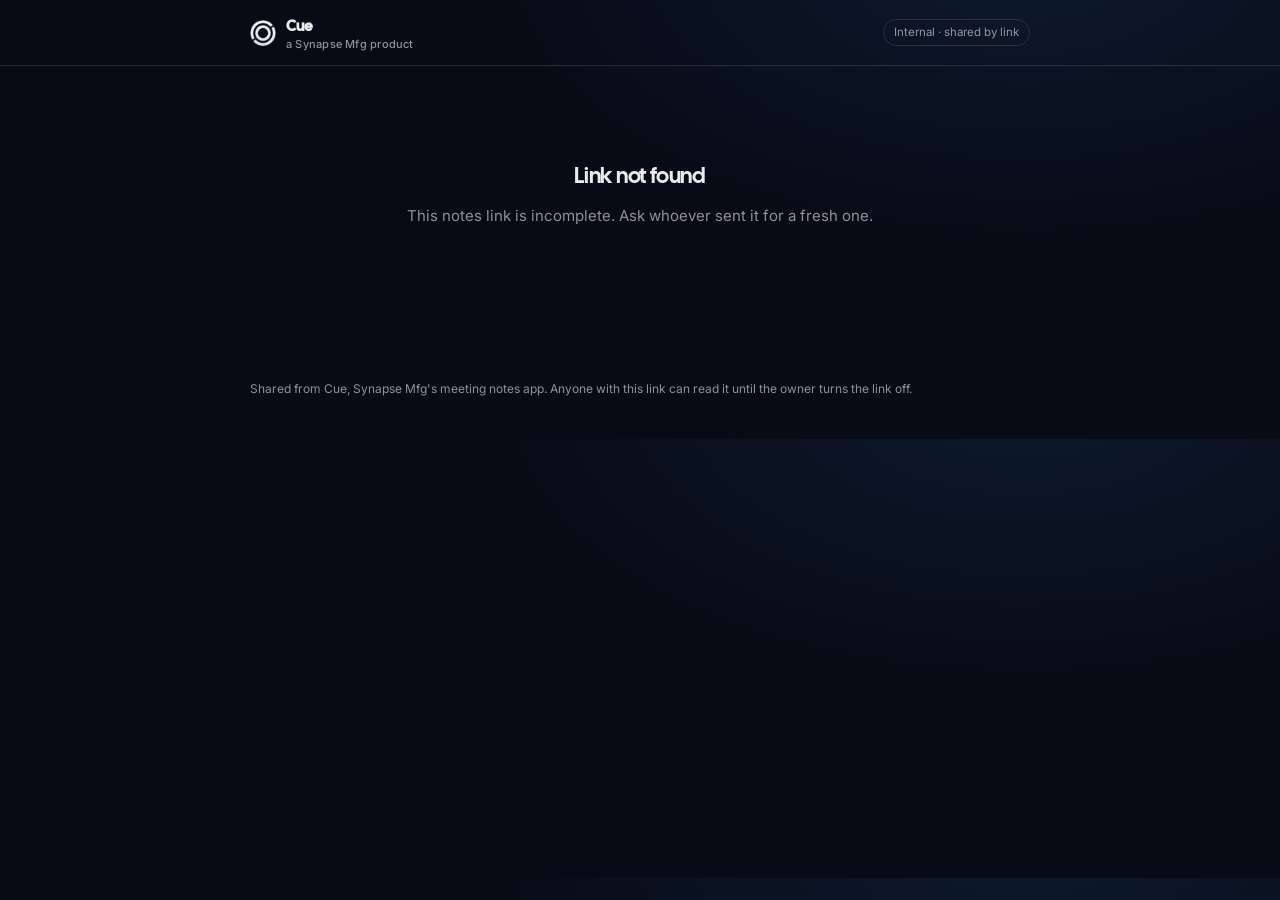
==== index.html @ 08dce572 "Download and notes pages: Synapse look, cleaner spacing Co-Authored-By: Claude Opus 5.5 <noreply@ant" ====
<!doctype html>
<html lang="en">
<head>
<meta charset="utf-8">
<meta name="viewport" content="width=device-width, initial-scale=1">
<meta name="robots" content="noindex, nofollow, noarchive">
<meta name="referrer" content="no-referrer">
<title>Meeting notes · Cue by Synapse</title>
<link rel="icon" href="[data-uri]">
<link rel="preconnect" href="https://fonts.googleapis.com">
<link rel="preconnect" href="https://fonts.gstatic.com" crossorigin>
<link href="https://fonts.googleapis.com/css2?family=Cal+Sans&family=Inter:wght@400;500;600;700&display=swap" rel="stylesheet">
<style>
:root {
  --bg: #070b16; --panel: #0f182b; --line: rgba(255,255,255,.12); --text: rgba(255,255,255,.92); --text-2: rgba(255,255,255,.72); --text-3: rgba(255,255,255,.55);
  --brand: #4a9eff; --brand-2: #4a9eff; --chip: rgba(255,255,255,.06);
}
* { box-sizing: border-box; }
html, body { margin: 0; background: radial-gradient(900px 480px at 80% -10%, rgba(74,158,255,.10), transparent 60%), var(--bg); color: var(--text); font: 15px/1.6 Inter, system-ui, -apple-system, sans-serif; -webkit-font-smoothing: antialiased; }
a { color: var(--brand-2); }
.top { border-bottom: 1px solid var(--line); }
.top .in { max-width: 820px; margin: 0 auto; padding: 14px 20px; display: flex; align-items: center; gap: 10px; }
.mark { width: 26px; height: 26px; }
.brand { font-family: 'Cal Sans', Inter, sans-serif; font-weight: 700; font-size: 15px; letter-spacing: 0.01em; }
.brand small { display: block; font: 500 11px/1.2 Inter, sans-serif; color: var(--text-3); letter-spacing: 0.02em; }
.tag { margin-left: auto; font-size: 11.5px; color: var(--text-3); border: 1px solid var(--line); border-radius: 99px; padding: 3px 10px; }
main { max-width: 820px; margin: 0 auto; padding: 48px 24px 96px; }
.meta { font-size: 13px; color: var(--text-3); display: flex; flex-wrap: wrap; gap: 4px 14px; }
h1 { font-family: 'Cal Sans', Inter, sans-serif; font-weight: 400; font-size: 38px; line-height: 1.1; letter-spacing: -0.01em; margin: 10px 0 16px; }
.people { display: flex; flex-wrap: wrap; gap: 6px; margin-bottom: 28px; }
.chip { background: var(--chip); border: 1px solid var(--line); border-radius: 99px; padding: 2px 10px; font-size: 12.5px; color: var(--text-2); }
.tabs { display: flex; gap: 4px; border-bottom: 1px solid var(--line); margin-bottom: 22px; }
.tabs button { background: none; border: 0; border-bottom: 2px solid transparent; color: var(--text-3); font: 600 13.5px Inter, sans-serif; padding: 9px 12px; cursor: pointer; margin-bottom: -1px; }
.tabs button.on { color: var(--text); border-color: var(--brand-2); }
.md h1, .md h2, .md h3 { font-family: 'Cal Sans', Inter, sans-serif; letter-spacing: -0.005em; line-height: 1.3; }
.md h1 { font-size: 20px; margin: 26px 0 8px; } .md h2 { font-size: 17px; margin: 24px 0 6px; } .md h3 { font-size: 15px; margin: 18px 0 4px; }
.md > :first-child { margin-top: 0; }
.md ul, .md ol { padding-left: 22px; } .md li { margin: 3px 0; }
.md p { margin: 8px 0; color: var(--text); }
.md code { background: var(--chip); padding: 1px 5px; border-radius: 4px; font-size: 13px; }
.md table { border-collapse: collapse; width: 100%; font-size: 13.5px; } .md td, .md th { border: 1px solid var(--line); padding: 5px 8px; text-align: left; }
.md blockquote { margin: 10px 0; padding: 2px 14px; border-left: 3px solid var(--brand); color: var(--text-2); }
.lines { display: grid; gap: 10px; }
.line { display: grid; grid-template-columns: 54px 1fr; gap: 10px; }
.untimed .line { grid-template-columns: 1fr; } .untimed .line .t { display: none; }
.line .t { color: var(--text-3); font-size: 12px; padding-top: 2px; font-variant-numeric: tabular-nums; }
.line b { font-size: 12.5px; color: var(--brand-2); display: block; }
.line.me b { color: var(--text-3); }
.line p { margin: 0; color: var(--text); }
.empty, .state { color: var(--text-3); padding: 40px 0; text-align: center; }
.state h1 { font-size: 22px; color: var(--text); }
footer { max-width: 820px; margin: 0 auto; padding: 0 20px 40px; font-size: 12px; color: var(--text-3); }
@media (max-width: 560px) { h1 { font-size: 24px; } .line { grid-template-columns: 1fr; gap: 0; } .tag { display: none; } }
</style>
</head>
<body>
<header class="top"><div class="in">
  <img class="mark" src="[data-uri]" alt="">
  <div class="brand">Cue<small>a Synapse Mfg product</small></div>
  <span class="tag">Internal · shared by link</span>
</div></header>
<main id="main"><div class="state">Loading…</div></main>
<footer>Shared from Cue, Synapse Mfg's meeting notes app. Anyone with this link can read it until the owner turns the link off.</footer>
<script>/**
 * marked v18.2.1 - a markdown parser
 * Copyright (c) 2018-2026, MarkedJS. (MIT License)
 * Copyright (c) 2011-2018, Christopher Jeffrey. (MIT License)
 * https://github.com/markedjs/marked
 */

/**
 * DO NOT EDIT THIS FILE
 * The code in this file is generated from files in ./src/
 */
(function(g,f){if(typeof exports=="object"&&typeof module<"u"){module.exports=f()}else if("function"==typeof define && define.amd){define("marked",f)}else {g["marked"]=f()}}(typeof globalThis < "u" ? globalThis : typeof self < "u" ? self : this,function(){var exports={};var __exports=exports;var module={exports};
"use strict";var ue=Object.defineProperty;var Fe=Object.getOwnPropertyDescriptor;var Qe=Object.getOwnPropertyNames;var We=Object.prototype.hasOwnProperty;var Ue=(l,e)=>{for(var t in e)ue(l,t,{get:e[t],enumerable:!0})},Ke=(l,e,t,n)=>{if(e&&typeof e=="object"||typeof e=="function")for(let r of Qe(e))!We.call(l,r)&&r!==t&&ue(l,r,{get:()=>e[r],enumerable:!(n=Fe(e,r))||n.enumerable});return l};var Xe=l=>Ke(ue({},"__esModule",{value:!0}),l);var rn={};Ue(rn,{Hooks:()=>C,Lexer:()=>w,Marked:()=>U,Parser:()=>P,Renderer:()=>L,TextRenderer:()=>E,Tokenizer:()=>_,defaults:()=>y,getDefaults:()=>D,lexer:()=>nn,marked:()=>x,options:()=>Xt,parse:()=>en,parseInline:()=>Yt,parser:()=>tn,setOptions:()=>Vt,use:()=>Ge,walkTokens:()=>Jt});module.exports=Xe(rn);function D(){return{async:!1,breaks:!1,extensions:null,gfm:!0,hooks:null,pedantic:!1,renderer:null,silent:!1,tokenizer:null,walkTokens:null}}var y=D();function pe(l){y=l}var v={exec:()=>null};function q(l){let e=[];return t=>{let n=Math.max(0,Math.min(3,t-1)),r=e[n];return r||(r=l(n),e[n]=r),r}}function g(l,e=""){let t=typeof l=="string"?l:l.source,n={replace:(r,s)=>{let o=typeof s=="string"?s:s.source;return o=o.replace(O.caret,"$1"),t=t.replace(r,o),n},getRegex:()=>new RegExp(t,e)};return n}var $e=((l="")=>{try{return!!new RegExp("(?<=1)(?<!1)"+l)}catch{return!1}})(),O={codeRemoveIndent:/^(?: {0,3}\t| {1,4})/gm,listInterruptsParagraph:/^ {0,3}(?:[*+-]|1[.)])[ \t]+[^ \t\n]/,outputLinkReplace:/\\([\[\]])/g,indentCodeCompensation:/^(\s+)(?:```)/,beginningSpace:/^\s+/,endingHash:/#$/,startingSpaceChar:/^ /,endingSpaceChar:/ $/,endingSpaceTabChar:/[ \t]$/,nonSpaceChar:/[^ ]/,newLineCharGlobal:/\n/g,tabCharGlobal:/\t/g,leadingSpaceTab:/^[ \t]+/,multipleSpaceGlobal:/\s+/g,blankLine:/^[ \t]*$/,doubleBlankLine:/\n[ \t]*\n[ \t]*$/,blockquoteStart:/^ {0,3}>/,blockquoteSetextReplace:/\n {0,3}((?:=+|-+)[ \t]*)(?=\n|$)/g,blockquoteSetextReplace2:/^ {0,3}>[ \t]?/gm,blockquoteMarkerWhitespace:/^( {0,3}>)(\t[ \t]*)/gm,nestedBlockMarker:/^ {0,3}(?:(?:[*+-]|\d{1,9}[.)])(?: |$)|> ?)/,listReplaceNesting:/^ {1,4}(?=( {4})*[^ ])/g,listIsTask:/^\[[ xX]\][ \t]+\S/,listReplaceTask:/^\[[ xX]\][ \t]+/,listTaskCheckbox:/\[[ xX]\]/,anyLine:/\n.*\n/,hrefBrackets:/^<(.*)>$/,tableDelimiter:/[:|]/,tableAlignChars:/^\||\| *$/g,tableRowBlankLine:/\n[ \t]*$/,tableAlignRight:/^ *-+: *$/,tableAlignCenter:/^ *:-+: *$/,tableAlignLeft:/^ *:-+ *$/,startATag:/^<a /i,endATag:/^<\/a>/i,startPreScriptTag:/^<(pre|code|kbd|script)(\s|>)/i,endPreScriptTag:/^<\/(pre|code|kbd|script)(\s|>)/i,startAngleBracket:/^</,endAngleBracket:/>$/,pedanticHrefTitle:/^([^'"]*[^\s])\s+(['"])(.*)\2/,unicodeAlphaNumeric:/[\p{L}\p{N}]/u,numericCharacterReference:/&#(?:(\d{1,7})|[Xx]([A-Fa-f0-9]{1,6}));/,numericCharacterReferenceOrAmpersand:/&#(?:(\d{1,7})|[Xx]([A-Fa-f0-9]{1,6}));|&(?!(#\d{1,7}|#[Xx][a-fA-F0-9]{1,6}|\w+);)/g,escapeTest:/[&<>"']/,escapeReplace:/[&<>"']/g,escapeTestNoEncode:/[<>"']|&(?!(#\d{1,7}|#[Xx][a-fA-F0-9]{1,6}|\w+);)/,escapeReplaceNoEncode:/[<>"']|&(?!(#\d{1,7}|#[Xx][a-fA-F0-9]{1,6}|\w+);)/g,caret:/(^|[^\[])\^/g,percentDecode:/%25/g,findPipe:/\|/g,splitPipe:/ \|/,slashPipe:/\\\|/g,carriageReturn:/\r\n|\r/g,spaceLine:/^ +$/gm,notSpaceStart:/^\S*/,endingNewline:/\n$/,listItemRegex:l=>new RegExp(`^( {0,3}${l})((?:[	 ][^\\n]*)?(?:\\n|$))`),nextBulletRegex:q(l=>new RegExp(`^ {0,${l}}(?:[*+-]|\\d{1,9}[.)])((?:[ 	][^\\n]*)?(?:\\n|$))`)),hrRegex:q(l=>new RegExp(`^ {0,${l}}((?:-[ 	]*){3,}|(?:_[ 	]*){3,}|(?:\\*[ 	]*){3,})(?:\\n+|$)`)),fencesBeginRegex:q(l=>new RegExp(`^ {0,${l}}(?:\`\`\`|~~~)`)),headingBeginRegex:q(l=>new RegExp(`^ {0,${l}}#{1,6}(?:\\s|$)`)),pedanticHeadingBeginRegex:q(l=>new RegExp(`^ {0,${l}}#`)),htmlBeginRegex:q(l=>new RegExp(`^ {0,${l}}(?:</?(?:${de})(?:[ \\t]+|$|/?>)|<(?:(?:script|pre|style|textarea)(?:[\\s>]|$)|!--)|<\\?|<![A-Za-z]|<!\\[CDATA\\[)`,"i")),blockquoteBeginRegex:q(l=>new RegExp(`^ {0,${l}}>`)),nestedContainerMarkers:/^(?: {0,3}(?:(?:[*+-]|\d{1,9}[.)])[ \t]+|>[ \t]?))+/},Ve=/^(?:[ \t]*(?:\n|$))+/,Je=/^((?: {4}| {0,3}\t)[^\n]+(?:\n(?:[ \t]*(?:\n|$))*)?)+/,Ye=/^ {0,3}(`{3,}(?=[^`\n]*(?:\n|$))|~{3,})([^\n]*)(?:\n|$)(?:|([\s\S]*?)(?:\n|$))(?: {0,3}(?:(?=`)\1`*|(?=~)\1~*) *(?=\n|$)|$)/,J=/^ {0,3}((?:-[\t ]*){3,}|(?:_[ \t]*){3,}|(?:\*[ \t]*){3,})(?:\n+|$)/,et=/^ {0,3}(#{1,6})(?=\s|$)(.*)(?:\n+|$)/,he=/ {0,3}(?:[*+-]|\d{1,9}[.)])/,de="address|article|aside|base|basefont|blockquote|body|caption|center|col|colgroup|dd|details|dialog|dir|div|dl|dt|fieldset|figcaption|figure|footer|form|frame|frameset|h[1-6]|head|header|hr|html|iframe|legend|li|link|main|menu|menuitem|meta|nav|noframes|ol|optgroup|option|p|param|search|section|summary|table|tbody|td|tfoot|th|thead|title|tr|track|ul",Y=g(" {0,3}(?:</?(?:tag)(?:[ \\t]+|\\n|/?>)|<(?:(?:script|pre|style|textarea)(?:[\\s>]|$)|!--)|<\\?|<![A-Za-z]|<!\\[CDATA\\[)").replace("tag",de).getRegex(),Le=/^(?!bull |blockCode|fences|blockquote|heading|html|table)((?:.|\n(?!\s*?\n|bull |fences|blockquote|heading|hr|html|table))+?)\n {0,3}(=+|-+)[ \t]*(?:\n+|$)/,Ce=g(Le).replace(/bull/g,he).replace(/blockCode/g,/(?: {4}| {0,3}\t)/).replace(/fences/g,/ {0,3}(?:`{3,}|~{3,})/).replace(/blockquote/g,/ {0,3}>/).replace(/heading/g,/ {0,3}#{1,6}(?:\s|$)/).replace(/hr/g,/ {0,3}(?:(?:-[\t ]*){3,}|(?:_[ \t]*){3,}|(?:\*[ \t]*){3,})(?:\n+|$)/).replace(/\|table/g,"").replace(/html/g,Y).getRegex(),tt=g(Le).replace(/bull/g,he).replace(/blockCode/g,/(?: {4}| {0,3}\t)/).replace(/fences/g,/ {0,3}(?:`{3,}|~{3,})/).replace(/blockquote/g,/ {0,3}>/).replace(/heading/g,/ {0,3}#{1,6}(?:\s|$)/).replace(/hr/g,/ {0,3}(?:(?:-[\t ]*){3,}|(?:_[ \t]*){3,}|(?:\*[ \t]*){3,})(?:\n+|$)/).replace(/table/g,/ {0,3}\|?(?:[:\- ]*\|)+[\:\- ]*\n/).replace(/html/g,Y).getRegex(),ge=/^([^\n]+(?:\n(?!hr|heading|lheading|blockquote|fences|list|html|table|[ \t]+\n)[^\n]+)*)/,nt=/^[^\n]+/,ke=/(?!\s*\])(?:\\[\s\S]|[^\[\]\\\n]|\n(?![ \t]*\n))+/,rt=g(/^ {0,3}\[(label)\]: *(?:\n[ \t]*)?([^<\s][^\s]*|<(?:\\.|[^\n<>\\])*>)(?:(?: +(?:\n[ \t]*)?| *\n[ \t]*)(title))? *(?:\n+|$)/).replace("label",ke).replace("title",/(?:"(?:\\[\s\S]|[^"\\])*"|'(?:\\[\s\S]|[^'\\\n]|\n(?!\n))*'|\((?:\\[\s\S]|[^()\\])*\))/).getRegex(),st=g(/^(bull)([ \t][^\n]*?)?(?:\n|$)/).replace(/bull/g,he).getRegex(),fe=/<!--(?:-?>|[\s\S]*?(?:-->|$))/,it=g("^ {0,3}(?:<(script|pre|style|textarea)[\\s>][\\s\\S]*?(?:</\\1>[^\\n]*\\n*|$)|comment[^\\n]*(\\n+|$)|<\\?[\\s\\S]*?(?:\\?>[^\\n]*\\n*|$)|<![A-Z][\\s\\S]*?(?:>[^\\n]*\\n*|$)|<!\\[CDATA\\[[\\s\\S]*?(?:\\]\\]>[^\\n]*\\n*|$)|</?(tag)(?:[ \\t]+|\\n|/?>|$)[\\s\\S]*?(?:(?:\\n[ 	]*)+\\n|$)|<(?!(?:script|pre|style|textarea)(?![a-z0-9-]))([a-z][a-z0-9-]*)(?:attribute)*?[ \\t]*/?>(?=[ \\t]*(?:\\n|$))[\\s\\S]*?(?:(?:\\n[ 	]*)+\\n|$)|</[a-z][a-z0-9-]*\\s*>(?=[ \\t]*(?:\\n|$))[\\s\\S]*?(?:(?:\\n[ 	]*)+\\n|$))","i").replace("comment",fe).replace("tag",de).replace("attribute",/[ \t]+[a-zA-Z:_][\w.:-]*(?:[ \t]*=[ \t]*"[^"\n]*"|[ \t]*=[ \t]*'[^'\n]*'|[ \t]*=[ \t]*[^\s"'=<>`]+)?/).getRegex(),Ie=l=>g(ge).replace("hr",J).replace("heading"," {0,3}#{1,6}(?:\\s|$)").replace("|lheading","").replace("|table","").replace("blockquote"," {0,3}>").replace("fences"," {0,3}(?:`{3,}(?=[^`\\n]*(?:\\n|$))|~~~)[^\\n]*(?:\\n|$)").replace("list",l).replace("html",Y).getRegex(),ot=Ie(/ {0,3}(?:[*+-]|1[.)])[ \t]+[^ \t\n]/),at=Ie(/ {0,3}(?:[*+-]|\d{1,9}[.)])(?:[ \t]|\n|$)/),lt=g(/^( {0,3}> ?(?:(?![ \t]*(?:\n|$))(paragraph)|[^\n]*)(?:\n|$))+/).replace("paragraph",at).getRegex(),me={blockquote:lt,code:Je,def:rt,fences:Ye,heading:et,hr:J,html:it,lheading:Ce,list:st,newline:Ve,paragraph:ot,table:v,text:nt},ye=g("^ *([^\\n ].*)\\n {0,3}((?:\\| *)?:?-+:? *(?:\\| *:?-+:? *)*(?:\\| *)?)(?:\\n((?:(?! *\\n|hr|heading|blockquote|code|fences|list|html).*(?:\\n|$))*)\\n*|$)").replace("hr",J).replace("heading"," {0,3}#{1,6}(?:\\s|$)").replace("blockquote"," {0,3}>").replace("code","(?: {4}| {0,3}	)[^\\n]").replace("fences"," {0,3}(?:`{3,}(?=[^`\\n]*(?:\\n|$))|~~~)[^\\n]*(?:\\n|$)").replace("list"," {0,3}(?:[*+-]|1[.)])[ \\t]").replace("html",Y).getRegex(),ut={...me,lheading:tt,table:ye,paragraph:g(ge).replace("hr",J).replace("heading"," {0,3}#{1,6}(?:\\s|$)").replace("|lheading","").replace("table",ye).replace("blockquote"," {0,3}>").replace("fences"," {0,3}(?:`{3,}(?=[^`\\n]*(?:\\n|$))|~~~)[^\\n]*(?:\\n|$)").replace("list"," {0,3}(?:[*+-]|1[.)])[ \\t]+[^ \\t\\n]").replace("html",Y).getRegex()},pt={...me,html:g(`^ *(?:comment(?: *\\n|\\s*$)|<(tag)[\\s\\S]+?</\\1>(?: *\\n{2,}|\\s*$)|<tag(?:"[^"]*"|'[^']*'|\\s[^'"/>\\s]*)*?/?>(?: *\\n{2,}|\\s*$))`).replace("comment",fe).replace(/tag/g,"(?!(?:a|em|strong|small|s|cite|q|dfn|abbr|data|time|code|var|samp|kbd|sub|sup|i|b|u|mark|ruby|rt|rp|bdi|bdo|span|br|wbr|ins|del|img)\\b)\\w+(?!:|[^\\w\\s@]*@)\\b").getRegex(),def:/^ *\[([^\]]+)\]: *<?([^\s>]+)>?(?: +(["(][^\n]+[")]))? *(?:\n+|$)/,heading:/^(#{1,6})(.*)(?:\n+|$)/,fences:v,lheading:/^(.+?)\n {0,3}(=+|-+) *(?:\n+|$)/,paragraph:g(ge).replace("hr",J).replace("heading",` *#{1,6} *[^
]`).replace("|table","").replace("blockquote"," {0,3}>").replace("|fences","").replace("|list","").replace("|html","").replace("|tag","").replace("lheading",Ce).getRegex()},ct=/^\\([!"#$%&'()*+,\-./:;<=>?@\[\]\\^_`{|}~])/,ht=/^(`+)([^`]|[^`][\s\S]*?[^`])\1(?!`)/,Ae=/^( {2,}|\\)\n(?!\s*$)[ \t]*/,dt=/^(`+|[^`])(?:(?= {2,}\n)|[\s\S]*?(?:(?=[\\<!\[`*_]|\b_|$)|[^ ](?= {2,}\n)))/,I=/[\p{P}\p{S}]/u,N=/[\s\p{P}\p{S}]/u,ee=/[^\s\p{P}\p{S}]/u,gt=g(/^((?![*_])punctSpace)/,"u").replace(/punctSpace/g,N).getRegex(),kt=/[\p{Pi}\p{Ps}"']/u,Ee=/(?!~)[\p{P}\p{S}]/u,ft=/(?!~)[\s\p{P}\p{S}]/u,mt=/(?:[^\s\p{P}\p{S}]|~)/u,xt=g(/link|precode-code|html/,"g").replace("link",/\[(?:[^\[\]`]|(?<a>`+)[^`]+\k<a>(?!`))*?\]\((?:\\[\s\S]|[^\\\(\)]|\((?:\\[\s\S]|[^\\\(\)])*\))*\)/).replace("precode-",$e?"(?<!`)()":"(^^|[^`])").replace("code",/(?<b>`+)[^`]+\k<b>(?!`)/).replace("html",/<(?! )[^<>]*?>/).getRegex(),ze=/^(?:\*+(?:((?!\*)punct)|([^\s*]))?)|^_+(?:((?!_)punct)|([^\s_]))?/,bt=g(ze,"u").replace(/punct/g,I).getRegex(),Rt=g(ze,"u").replace(/punct/g,Ee).getRegex(),Tt=/^(?:\*+(?:((?!\*)(?!openQuote)punct)|([^\s*]))?)|^_+(?:((?!_)(?!openQuote)punct)|([^\s_]))?/,Ot=g(Tt,"u").replace(/openQuote/g,kt).replace(/punct/g,I).getRegex(),Me="^[^_*]*?__[^_*]*?\\*[^_*]*?(?=__)|[^*]+(?=[^*])|(?!\\*)punct(\\*+)(?=[\\s]|$)|notPunctSpace(\\*+)(?!\\*)(?=punctSpace|$)|(?!\\*)punctSpace(\\*+)(?=notPunctSpace)|[\\s](\\*+)(?!\\*)(?=punct)|(?!\\*)punct(\\*+)(?!\\*)(?=punct)|notPunctSpace(\\*+)(?=notPunctSpace)",wt=g(Me,"gu").replace(/notPunctSpace/g,ee).replace(/punctSpace/g,N).replace(/punct/g,I).getRegex(),Pt=g(Me,"gu").replace(/notPunctSpace/g,mt).replace(/punctSpace/g,ft).replace(/punct/g,Ee).getRegex(),yt="^[^_*]*?__[^_*]*?\\*[^_*]*?(?=__)|[^*]+(?=[^*])|(?!\\*)punct(\\*+)(?=[\\s]|$)|notPunctSpace(\\*+)(?!\\*)(?=punctSpace|$)|(?!\\*)[\\s](\\*+)(?=notPunctSpace)|[\\s](\\*+)(?!\\*)(?=punct)|(?!\\*)punct(\\*+)(?!\\*)(?=punct)|(?:(?!\\*)punct|notPunctSpace)(\\*+)(?!\\*)(?=notPunctSpace)",St=g(yt,"gu").replace(/notPunctSpace/g,ee).replace(/punctSpace/g,N).replace(/punct/g,I).getRegex(),_t=g("^[^_*]*?\\*\\*[^_*]*?_[^_*]*?(?=\\*\\*)|[^_]+(?=[^_])|(?!_)punct(_+)(?=[\\s]|$)|notPunctSpace(_+)(?!_)(?=punctSpace|$)|(?!_)punctSpace(_+)(?=notPunctSpace)|[\\s](_+)(?!_)(?=punct)|(?!_)punct(_+)(?!_)(?=punct)","gu").replace(/notPunctSpace/g,ee).replace(/punctSpace/g,N).replace(/punct/g,I).getRegex(),$t="^[^_*]*?\\*\\*[^_*]*?_[^_*]*?(?=\\*\\*)|[^_]+(?=[^_])|(?!_)punct(_+)(?=[\\s]|$)|notPunctSpace(_+)(?!_)(?=punctSpace|$)|(?!_)[\\s](_+)(?=notPunctSpace)|[\\s](_+)(?!_)(?=punct)|(?!_)punct(_+)(?!_)(?=punct)|(?:(?!_)punct|notPunctSpace)(_+)(?!_)(?=notPunctSpace)",Lt=g($t,"gu").replace(/notPunctSpace/g,ee).replace(/punctSpace/g,N).replace(/punct/g,I).getRegex(),Ct=g(/^~~?(?:((?!~)punct)|[^\s~])/,"u").replace(/punct/g,I).getRegex(),It="^[^~]+(?=[^~])|(?!~)punct(~~?)(?=[\\s]|$)|notPunctSpace(~~?)(?!~)(?=punctSpace|$)|(?!~)punctSpace(~~?)(?=notPunctSpace)|[\\s](~~?)(?!~)(?=punct)|(?!~)punct(~~?)(?!~)(?=punct)|notPunctSpace(~~?)(?=notPunctSpace)",At=g(It,"gu").replace(/notPunctSpace/g,ee).replace(/punctSpace/g,N).replace(/punct/g,I).getRegex(),Et=g(/\\(punct)/,"gu").replace(/punct/g,I).getRegex(),zt=g(/(`+)(?:[^`]|[^`][\s\S]*?[^`])\1(?!`)|`+|\\(punct)/,"gu").replace(/punct/g,I).getRegex(),Mt=g(/^<(scheme:[^\s\x00-\x1f<>]*|email)>/).replace("scheme",/[a-zA-Z][a-zA-Z0-9+.-]{1,31}/).replace("email",/[a-zA-Z0-9.!#$%&'*+/=?^_`{|}~-]+(@)[a-zA-Z0-9](?:[a-zA-Z0-9-]{0,61}[a-zA-Z0-9])?(?:\.[a-zA-Z0-9](?:[a-zA-Z0-9-]{0,61}[a-zA-Z0-9])?)+(?![-_])/).getRegex(),Bt=g(fe).replace("(?:-->|$)","-->").getRegex(),Dt=g("^comment|^</[a-zA-Z][a-zA-Z0-9-]*\\s*>|^<[a-zA-Z][a-zA-Z0-9-]*(?:attribute)*?\\s*/?>|^<\\?[\\s\\S]*?\\?>|^<![a-zA-Z]+\\s[\\s\\S]*?>|^<!\\[CDATA\\[[\\s\\S]*?\\]\\]>").replace("comment",Bt).replace("attribute",/\s+[a-zA-Z:_][\w.:-]*(?:\s*=\s*"[^"]*"|\s*=\s*'[^']*'|\s*=\s*[^\s"'=<>`]+)?/).getRegex(),Be=/\[(?:\\[\s\S]|[^\[\]\\])*\]/,ie=g(/(?:\[(?:brackets|\\[\s\S]|[^\[\]\\])*\]|\\[\s\S]|`+(?!`)[^`]*?`+(?!`)|``+(?=\])|[^\[\]\\`])*?/).replace("brackets",Be).getRegex(),qt=g(/^!?\[(label)\]\([ \t\n]*(href)(?:(?:[ \t]+(?:\n[ \t]*)?|\n[ \t]*)(title))?[ \t\n]*\)/).replace("label",ie).replace("href",/<(?:\\.|[^\n<>\\])*>|(?!<)[^ \t\n\x00-\x1f]+|(?=\))/).replace("title",/"(?:\\[\s\S]|[^"\\])*"|'(?:\\[\s\S]|[^'\\])*'|\((?:\\[\s\S]|[^)\\])*\)/).getRegex(),vt=g(/^!?\[(label)\]\[(ref)\]/).replace("label",ie).replace("ref",ke).getRegex(),Ht=g(/^!?\[(ref)\](?:\[\])?/).replace("ref",ke).getRegex(),Se=/(?!\s*\])(?:\\[\s\S]|[^\[\]\\]){1,999}/,Zt=g(/(?:[^\[\]\\`]*(?:\[(?:brackets|\\[\s\S]|[^\[\]\\])*\]|\\[\s\S]|`+(?!`)[^`]*?`+(?!`)|``+(?=\]))){0,999}?[^\[\]\\`]*?/).replace("brackets",Be).getRegex(),jt=g("reflink|nolink(?!\\()","g").replace("reflink",g(/^!?\[(label)\]\[(ref)\]/).replace("label",Zt).replace("ref",Se).getRegex()).replace("nolink",g(/^!?\[(ref)\](?:\[\])?/).replace("ref",Se).getRegex()).getRegex(),_e=/[hH][tT][tT][pP][sS]?|[fF][tT][pP]/,Gt=/[A-Za-z0-9._+-]+@[a-zA-Z0-9-_]+(?:\.[a-zA-Z0-9-_]*[a-zA-Z0-9])+(?![\w-])/,Nt=g(/(?:mailto:email|xmpp:email(?:\/[A-Za-z0-9@.]+)?)/).replace(/email/g,Gt).getRegex(),xe={_backpedal:v,anyPunctuation:Et,anyPunctuationOutsideCode:zt,autolink:Mt,blockSkip:xt,br:Ae,code:ht,del:v,delLDelim:v,delRDelim:v,emStrongLDelim:bt,emStrongRDelimAst:wt,emStrongRDelimUnd:_t,escape:ct,link:qt,nolink:Ht,punctuation:gt,reflink:vt,reflinkSearch:jt,tag:Dt,text:dt,url:v},Ft={...xe,emStrongLDelim:Ot,emStrongRDelimAst:St,emStrongRDelimUnd:Lt,link:g(/^!?\[(label)\]\((.*?)\)/).replace("label",ie).getRegex(),reflink:g(/^!?\[(label)\]\s*\[([^\]]*)\]/).replace("label",ie).getRegex()},ce={...xe,emStrongRDelimAst:Pt,emStrongLDelim:Rt,delLDelim:Ct,delRDelim:At,url:g(/^emailProtocol|^((?:protocol):\/\/|www\.)(?:[a-zA-Z0-9\-]+\.?)+[^\s<]*|^email/).replace("emailProtocol",Nt).replace("protocol",_e).replace("email",/[A-Za-z0-9._+-]+(@)[a-zA-Z0-9-_]+(?:\.[a-zA-Z0-9-_]*[a-zA-Z0-9])+(?![\w-])/).getRegex(),_backpedal:/(?:[^?!.,:;*_'"~()&]+|\([^)]*\)|&(?![a-zA-Z0-9]+;$)|[?!.,:;*_'"~)]+(?!$))+/,del:/^(~~?)(?=[^\s~])((?:\\[\s\S]|[^\\])*?(?:\\[\s\S]|[^\s~\\]))\1(?=[^~]|$)/,text:g(/^(?:[^a-zA-Z0-9](?=emailProtocol)|(`+|~+|[^`~])(?:(?=[`~])|(?= {2,}\n)|(?=[a-zA-Z0-9.!#$%&'*+\/=?_`{\|}~-]+@)|[\s\S]*?(?:(?=[\\<!\[`*~_]|\b_|protocol:\/\/|wwwStart|$)|[^ ](?= {2,}\n)|[^a-zA-Z0-9](?=emailProtocol)|[^a-zA-Z0-9.!#$%&'*+\/=?_`{\|}~-](?=[a-zA-Z0-9.!#$%&'*+\/=?_`{\|}~-]+@))))/).replace("protocol",_e).replace(/emailProtocol/g,/(?:mailto|xmpp):/).replace("wwwStart",$e?"(?<![^\\s*_~(])www\\.":"www\\.").getRegex()},Qt={...ce,br:g(Ae).replace("{2,}","*").getRegex(),text:g(ce.text).replace("\\b_","\\b_| {2,}\\n").replace(/\{2,\}/g,"*").getRegex()},te={normal:me,gfm:ut,pedantic:pt},F={normal:xe,gfm:ce,breaks:Qt,pedantic:Ft};var Wt={"&":"&amp;","<":"&lt;",">":"&gt;",'"':"&quot;","'":"&#39;"},De=l=>Wt[l];function S(l,e){if(e){if(O.escapeTest.test(l))return l.replace(O.escapeReplace,De)}else if(O.escapeTestNoEncode.test(l))return l.replace(O.escapeReplaceNoEncode,De);return l}function qe(l){return O.numericCharacterReference.test(l)?l.replace(O.numericCharacterReferenceOrAmpersand,(e,t,n)=>{if(t===void 0&&n===void 0)return"&amp;";let r=t===void 0?Number.parseInt(n,16):Number.parseInt(t,10);return r===0||r>1114111||r>=55296&&r<=57343?"\uFFFD":r===38?"&amp;":String.fromCodePoint(r)}):l}function be(l){try{l=encodeURI(l).replace(O.percentDecode,"%")}catch{return null}return l}function Re(l,e){let t=l.replace(O.findPipe,(s,o,i)=>{let a=!1,c=o;for(;--c>=0&&i[c]==="\\";)a=!a;return a?"|":" |"}),n=t.split(O.splitPipe),r=0;if(n[0].trim()||n.shift(),n.length>0&&!n.at(-1)?.trim()&&n.pop(),e)if(n.length>e)n.splice(e);else for(;n.length<e;)n.push("");for(;r<n.length;r++)n[r]=n[r].trim().replace(O.slashPipe,"|");return n}function A(l,e,t){let n=l.length;if(n===0)return"";let r=0;for(;r<n;){let s=l.charAt(n-r-1);if(s===e&&!t)r++;else if(s!==e&&t)r++;else break}return l.slice(0,n-r)}function Te(l){let e=l.split(`
`),t=e.length-1;for(;t>=0&&O.blankLine.test(e[t]);)t--;return e.length-t<=2?l:e.slice(0,t+1).join(`
`)}function W(l){return l.trim().replace(O.multipleSpaceGlobal," ").toLowerCase().toUpperCase().toLowerCase()}function Oe(l,e){if(l.indexOf(e[0])===-1&&l.indexOf(e[1])===-1)return-1;let t=0;for(let n=0;n<l.length;n++)if(l[n]==="\\")n++;else if(l[n]===e[0])t++;else if(l[n]===e[1]&&(t--,t<0))return n;return t>0?-2:-1}var Q=new WeakMap;function we(l){let e={"*":-1,_:-1},t=-1,n=l.length;for(let r=0;r<n;r++){let s=l[r];if(s!=="*"&&s!=="_"&&s!=="~")continue;let o=r===0?`
`:l[r-1],i=r+1;for(;i<n&&l[i]===s;)i++;o!==" "&&o!=="	"&&o!==`
`&&o!=="\r"&&o!=="\f"&&(s==="~"?t=r:e[s]=r),r=i-1}return{maskedSrc:l,lastPossibleEmStrongCloserIndex:e,lastPossibleDelCloserIndex:t}}function ve(l,e){let t=we(e),n=Q.get(l);n?n.push(t):Q.set(l,[t])}function He(l){let e=Q.get(l);e&&(e.pop(),e.length===0&&Q.delete(l))}function oe(l,e,t){let n=Q.get(l)?.at(-1);return n&&n.maskedSrc===e?n.lastPossibleEmStrongCloserIndex[t]:we(e).lastPossibleEmStrongCloserIndex[t]}function ae(l,e){let t=Q.get(l)?.at(-1);return t&&t.maskedSrc===e?t.lastPossibleDelCloserIndex:we(e).lastPossibleDelCloserIndex}function ne(l,e=0){let t=e,n="";for(let r of l)if(r==="	"){let s=4-t%4;n+=" ".repeat(s),t+=s}else n+=r,t++;return n}function Ut(l,e){let t="";for(let n=0;n<l.length;n++){if(l[n]==="`"){let r=e.inline.code.exec(l.slice(n));if(r){t+=r[0],n+=r[0].length-1;continue}}if(l[n]==="\\"&&(l[n+1]==="["||l[n+1]==="]")){t+=l[n+1],n++;continue}t+=l[n]}return t}function Ze(l,e,t,n,r){let s=e.href,o=e.title||null,i=Ut(l[1],r),a=l[0].charAt(0)==="!",c=n.state.inLink,u=n.state.linkEmitted,d=n.state.inRawBlock;n.state.inLink=!0,n.state.linkEmitted=!1;let h=n.inlineTokens(i),p=n.state.linkEmitted;if(n.state.linkEmitted=u,n.state.inLink=c,!a){if(p){n.state.inRawBlock=d;return}n.state.linkEmitted=!0}return{type:a?"image":"link",raw:t,href:s,title:o,text:i,tokens:h}}function Kt(l,e,t){let n=l.match(t.other.indentCodeCompensation);if(n===null)return e;let r=n[1];return e.split(`
`).map(s=>{let o=s.match(t.other.beginningSpace);if(o===null)return s;let[i]=o;return s.slice(Math.min(i.length,r.length))}).join(`
`)}function je(l,e,t,n){if(!e.includes("<"))return!1;for(let r=0;r<e.length;r++){if(e[r]==="\\"){r++;continue}if(e[r]==="`"){let i=n.inline.code.exec(e.slice(r));if(i){r+=i[0].length-1;continue}}if(e[r]!=="<")continue;let s=l.slice(t+r),o=n.inline.tag.exec(s)||n.inline.autolink.exec(s);if(o){if(o[0].length>e.length-r)return!0;r+=o[0].length-1}}return!1}var _=class{options;rules;lexer;constructor(e){this.options=e||y}space(e){let t=this.rules.block.newline.exec(e);if(t&&t[0].length>0)return{type:"space",raw:t[0]}}code(e){let t=this.rules.block.code.exec(e);if(t){let n=this.options.pedantic?t[0]:Te(t[0]),r=n.replace(this.rules.other.codeRemoveIndent,"");return{type:"code",raw:n,codeBlockStyle:"indented",text:r}}}fences(e){let t=this.rules.block.fences.exec(e);if(t){let n=t[0],r=Kt(n,t[3]||"",this.rules);return t[3]!==void 0&&(r===""||r.endsWith(`
`))&&(r+=`
`),{type:"code",raw:n,lang:t[2]?t[2].trim().replace(this.rules.inline.anyPunctuation,"$1"):t[2],text:r}}}heading(e){let t=this.rules.block.heading.exec(e);if(t){let n=t[2].trim();if(this.rules.other.endingHash.test(n)){let r=A(n,"#");(this.options.pedantic||!r||this.rules.other.endingSpaceTabChar.test(r))&&(n=r.trim())}return{type:"heading",raw:A(t[0],`
`),depth:t[1].length,text:n,tokens:this.lexer.inline(n)}}}hr(e){let t=this.rules.block.hr.exec(e);if(t)return{type:"hr",raw:A(t[0],`
`)}}blockquote(e){let t=this.rules.block.blockquote.exec(e);if(t){let n=A(t[0],`
`).split(`
`),r="",s="",o=[];for(;n.length>0;){let i=!1,a=[],c;for(c=0;c<n.length;c++)if(this.rules.other.blockquoteStart.test(n[c]))a.push(n[c]),i=!0;else if(!i)a.push(n[c]);else break;n=n.slice(c);let u=a.join(`
`),d=u.replace(this.rules.other.blockquoteMarkerWhitespace,(k,m,b)=>b.startsWith(" ")?m+" "+b.slice(1):m+ne(b,m.length)).replace(this.rules.other.blockquoteSetextReplace,`
    $1`).replace(this.rules.other.blockquoteSetextReplace2,"");r=r?`${r}
${u}`:u,s=s?`${s}
${d}`:d;let h=this.lexer.state.top;if(this.lexer.state.top=!0,this.lexer.blockTokens(d,o,!0),this.lexer.state.top=h,n.length===0)break;let p=o.at(-1);if(p?.type==="code"||p?.type==="heading"||p?.type==="hr"||p?.type==="html"||p?.type==="table")break;if(p?.type==="blockquote"){let k=p,m=n.join(`
`),b=k.raw+`
`+m.replace(this.rules.other.blockquoteSetextReplace2,""),f=this.blockquote(b);o[o.length-1]=f;let R=b.substring(f.raw.length).replace(/^\n/,""),z=R?R.split(`
`).length:0,T=z?n.slice(0,-z):n;if(T.length>0&&(r=`${r}
${T.join(`
`)}`),s=s.substring(0,s.length-k.text.length)+f.text,n=n.slice(T.length),n.length>0&&this.rules.other.blockquoteStart.test(n[0]))continue;break}else if(p?.type==="list"){let k=p,m=k.raw+`
`+n.join(`
`),b=this.list(m);o[o.length-1]=b;let f=b.raw.length>k.raw.length?m.slice(k.raw.length+1,b.raw.length).split(`
`).length:0;if(f>0){let R=n.slice(0,f).join(`
`);r=`${r}
${R}`,s=`${s}
${R}`}if(n=n.slice(f),n.length>0&&!this.rules.other.blockquoteStart.test(n[0]))break;continue}}return{type:"blockquote",raw:r,tokens:o,text:s}}}list(e){let t=this.rules.block.list.exec(e);if(t){if(!this.options.pedantic&&this.lexer.state.lastToken?.type==="text"&&!this.rules.other.listInterruptsParagraph.test(e))return;let n=e,r=()=>n.length-e.length,s=t[1].trim(),o=s.length>1,i={type:"list",raw:"",ordered:o,start:o?+s.slice(0,-1):"",loose:!1,items:[]};s=o?`\\d{1,9}\\${s.slice(-1)}`:`\\${s}`,this.options.pedantic&&(s=o?s:"[*+-]");let a=this.rules.other.listItemRegex(s),c=!1;for(;e;){let h=!1,p="";if(!(t=a.exec(e))||this.rules.block.hr.test(e))break;let k=r();e=e.substring(t[0].length);let m=t[2].split(`
`,1)[0],b=t[1].length,f=this.options.pedantic?ne(m,b):m.replace(this.rules.other.leadingSpaceTab,Z=>ne(Z,b)),R=e.split(`
`,1)[0],z=!f.trim(),T=0;if(this.options.pedantic?(T=2,p=f.trimStart()):z?T=b+1:(T=f.search(this.rules.other.nonSpaceChar),T=T>4?1:T,p=f.slice(T),T+=b),z&&this.rules.other.blankLine.test(R)&&(e=e.substring(R.length+1),h=!0),!h){let Z=this.rules.other.nextBulletRegex(T),X=this.rules.other.hrRegex(T),re=this.rules.other.fencesBeginRegex(T),B=this.options.pedantic?this.rules.other.pedanticHeadingBeginRegex(T):this.rules.other.headingBeginRegex(T),V=this.rules.other.htmlBeginRegex(T),se=this.rules.other.blockquoteBeginRegex(T),le=!1;for(;e;){let Pe=e.split(`
`,1)[0],j;if(R=Pe,this.options.pedantic?(R=R.replace(this.rules.other.listReplaceNesting,"  "),j=R):j=R.replace(this.rules.other.leadingSpaceTab,$=>ne($)),re.test(R)||B.test(R)||V.test(R)||se.test(R)||Z.test(R)||X.test(R))break;if(j.search(this.rules.other.nonSpaceChar)>=T||!R.trim())p+=`
`+j.slice(T),le=!1;else{if(z)break;let $=f;if(!this.options.pedantic&&!p.includes(`
`)&&!f.includes("	")){let G;for(;!X.test($)&&(G=this.rules.other.nestedBlockMarker.exec($));)$=$.slice(G[0].length);if(!$.trim())break}if($.replace(this.rules.other.tabCharGlobal,"    ").search(this.rules.other.nonSpaceChar)>=4||re.test($)||B.test($)||V.test($)||X.test($))break;if(!this.options.pedantic&&!le){let G=f.replace(this.rules.other.nestedContainerMarkers,"");if(this.rules.block.fences.test(G)||this.rules.block.heading.test(G)||this.rules.block.hr.test(G))break}let Ne=!this.options.pedantic&&/^ {0,3}(?:=+|-+) *$/.test(R)&&this.rules.block.lheading.test(`${f}
${R}`)?`    ${j.replace(/^ {0,3}/,"")}`:R;p+=`
`+Ne,le=!0}z=!R.trim(),e=e.substring(Pe.length+1),f=j.slice(T)}}let K=n.slice(k,r());i.loose||(c?i.loose=!0:this.rules.other.doubleBlankLine.test(K)&&(c=!0)),i.items.push({type:"list_item",raw:K,task:!!this.options.gfm&&this.rules.other.listIsTask.test(p),loose:!1,text:p,tokens:[]})}let u=i.items.at(-1);if(u)u.raw=u.raw.trimEnd(),u.text=u.text.trimEnd();else return;i.raw=n.slice(0,r()).trimEnd();let d=[];for(let h of i.items)if(this.lexer.state.top=!1,d.push(this.lexer.inlineQueue.length),h.tokens=this.lexer.blockTokens(h.text,[]),!i.loose){let p=h.tokens.filter(m=>m.type==="space"),k=p.length>0&&p.some(m=>this.rules.other.anyLine.test(m.raw));i.loose=k}for(let h=0;h<i.items.length;h++){let p=i.items[h],k=p.tokens[0];if(p.task&&(k?.type==="text"||k?.type==="paragraph")){p.text=p.text.replace(this.rules.other.listReplaceTask,""),k.raw=k.raw.replace(this.rules.other.listReplaceTask,""),k.text=k.text.replace(this.rules.other.listReplaceTask,"");let m=this.lexer.inlineQueue;for(let f=d[h];f<m.length;f++)if(m[f].tokens===k.tokens){m[f].src=m[f].src.replace(this.rules.other.listReplaceTask,"");break}let b=this.rules.other.listTaskCheckbox.exec(p.raw);if(b){let f={type:"checkbox",raw:b[0]+" ",checked:b[0]!=="[ ]"};p.checked=f.checked,i.loose?p.tokens[0]&&["paragraph","text"].includes(p.tokens[0].type)&&"tokens"in p.tokens[0]&&p.tokens[0].tokens?(p.tokens[0].raw=f.raw+p.tokens[0].raw,p.tokens[0].text=f.raw+p.tokens[0].text,p.tokens[0].tokens.unshift(f)):p.tokens.unshift({type:"paragraph",raw:f.raw,text:f.raw,tokens:[f]}):p.tokens.unshift(f)}}else p.task&&(p.task=!1)}if(i.loose)for(let h of i.items){h.loose=!0;for(let p of h.tokens)p.type==="text"&&(p.type="paragraph")}return i}}html(e){let t=this.rules.block.html.exec(e);if(t){if(this.lexer.state.lastToken?.type==="paragraph"&&!this.rules.other.htmlBeginRegex(4).test(e))return;let n=Te(t[0]);return{type:"html",block:!0,raw:n,pre:t[1]==="pre"||t[1]==="script"||t[1]==="style",text:n}}}def(e){let t=this.rules.block.def.exec(e);if(t){if(!this.rules.other.startAngleBracket.test(t[2])&&Oe(t[2],"()")!==-1)return;let n=W(t[1]),r=t[2]?t[2].replace(this.rules.other.hrefBrackets,"$1").replace(this.rules.inline.anyPunctuation,"$1"):"",s=t[3]?t[3].substring(1,t[3].length-1).replace(this.rules.inline.anyPunctuation,"$1"):t[3];return{type:"def",tag:n,raw:A(t[0],`
`),href:r,title:s}}}table(e){let t=this.rules.block.table.exec(e);if(!t||!this.rules.other.tableDelimiter.test(t[2]))return;let n=Re(t[1]),r=t[2].replace(this.rules.other.tableAlignChars,"").split("|"),s=t[3]?.trim()?t[3].replace(this.rules.other.tableRowBlankLine,"").split(`
`):[],o={type:"table",raw:A(t[0],`
`),header:[],align:[],rows:[]};if(n.length===r.length){for(let i of r)this.rules.other.tableAlignRight.test(i)?o.align.push("right"):this.rules.other.tableAlignCenter.test(i)?o.align.push("center"):this.rules.other.tableAlignLeft.test(i)?o.align.push("left"):o.align.push(null);for(let i=0;i<n.length;i++)o.header.push({text:n[i],tokens:this.lexer.inline(n[i]),header:!0,align:o.align[i]});for(let i of s)o.rows.push(Re(i,o.header.length).map((a,c)=>({text:a,tokens:this.lexer.inline(a),header:!1,align:o.align[c]})));return o}}lheading(e){let t=this.rules.block.lheading.exec(e);if(t){let n=t[1].trim();return{type:"heading",raw:A(t[0],`
`),depth:t[2].charAt(0)==="="?1:2,text:n,tokens:this.lexer.inline(n)}}}paragraph(e){let t=this.rules.block.paragraph.exec(e);if(t){let n=t[1].charAt(t[1].length-1)===`
`?t[1].slice(0,-1):t[1];return{type:"paragraph",raw:t[0],text:n,tokens:this.lexer.inline(n)}}}text(e){let t=this.rules.block.text.exec(e);if(t)return{type:"text",raw:t[0],text:t[0],tokens:this.lexer.inline(t[0])}}escape(e){if(e.charCodeAt(0)!==92)return;let t=this.rules.inline.escape.exec(e);if(t)return{type:"escape",raw:t[0],text:t[1]}}tag(e){if(e.charCodeAt(0)!==60)return;let t=this.rules.inline.tag.exec(e);if(t)return!this.lexer.state.inLink&&this.rules.other.startATag.test(t[0])?this.lexer.state.inLink=!0:this.lexer.state.inLink&&this.rules.other.endATag.test(t[0])&&(this.lexer.state.inLink=!1),!this.lexer.state.inRawBlock&&this.rules.other.startPreScriptTag.test(t[0])?this.lexer.state.inRawBlock=!0:this.lexer.state.inRawBlock&&this.rules.other.endPreScriptTag.test(t[0])&&(this.lexer.state.inRawBlock=!1),{type:"html",raw:t[0],inLink:this.lexer.state.inLink,inRawBlock:this.lexer.state.inRawBlock,block:!1,text:t[0]}}link(e){if(this.lexer.state.linkParenPossible===!1)return;let t=e.charCodeAt(0);if(t!==91&&t!==33)return;let n=this.rules.inline.link.exec(e);if(n){let r=n[0].charAt(0)==="!"?2:1;if(!this.options.pedantic&&je(e,n[1],r,this.rules))return;let s=n[2].trim();if(!this.options.pedantic&&this.rules.other.startAngleBracket.test(s)){if(!this.rules.other.endAngleBracket.test(s))return;let c=A(s.slice(0,-1),"\\");if((s.length-c.length)%2===0)return}else{let c=Oe(n[2],"()");if(c===-2)return;if(c>-1){let d=(n[0].indexOf("!")===0?5:4)+n[1].length+c;n[2]=n[2].substring(0,c),n[0]=n[0].substring(0,d).trim(),n[3]=""}}let o=A(n[0].slice(0,-1),"\\");if((n[0].length-o.length)%2===0)return;let i=n[2],a="";if(this.options.pedantic){let c=this.rules.other.pedanticHrefTitle.exec(i);c&&(i=c[1],a=c[3])}else a=n[3]?n[3].slice(1,-1):"";return i=i.trim(),this.rules.other.startAngleBracket.test(i)&&(this.options.pedantic&&!this.rules.other.endAngleBracket.test(s)?i=i.slice(1):i=i.slice(1,-1)),Ze(n,{href:i&&i.replace(this.rules.inline.anyPunctuation,"$1"),title:a&&a.replace(this.rules.inline.anyPunctuation,"$1")},n[0],this.lexer,this.rules)}}reflink(e,t){let n=e.charCodeAt(0);if(n!==91&&n!==33)return;let r;if((r=this.rules.inline.reflink.exec(e))||(r=this.rules.inline.nolink.exec(e))){let s=r[0].charAt(0)==="!"?2:1;if(!this.options.pedantic&&je(e,r[1],s,this.rules))return;let o=t[W(r[2]||r[1])];if(!o){let i=r[0].charAt(0);return{type:"text",raw:i,text:i}}return Ze(r,o,r[0],this.lexer,this.rules)}}emStrong(e,t,n=""){let r=this.rules.inline.emStrongLDelim.exec(e);if(!r||!r[1]&&!r[2]&&!r[3]&&!r[4])return;let s=r[0][0],o=n===s,i=t.length-e.length,a=i;for(;!this.options.pedantic&&a>0&&t[a-1]===s;)a--;let c=[...t.slice(Math.max(0,a-2),a)].at(-1)??"",u=c==="*"||c==="_"||!!this.rules.inline.punctuation.exec(c);a<i&&(n=c);let d=a<i?u:n==="*"||n==="_"||!!this.rules.inline.punctuation.exec(n);if(r[4]&&n.match(this.rules.other.unicodeAlphaNumeric))return;let h=r[1]||r[3]||"";if(!h||!n||d){let p=[...r[0]].length-1,k,m,b=p,f=0,R=i-a+p,z=!this.options.pedantic&&!!c.trim()&&(!!h||s==="*"&&!u);if(s!=="*"&&s!=="_")return;let T=s==="*"?this.rules.inline.emStrongRDelimAst:this.rules.inline.emStrongRDelimUnd,K=oe(this,t,s),Z=t.length-e.length+p;if(K<Z)return;t=t.slice(-1*e.length+p);let X=K-Z;for(T.lastIndex=0;(r=T.exec(t))!==null&&!(r.index>X);){if(k=r[1]||r[2]||r[3]||r[4]||r[5]||r[6],!k)continue;if(m=[...k].length,r[3]||r[4]){b+=m;continue}else if((r[5]||r[6]||z)&&R%3&&!((R+m)%3)){if(o&&(r[5]||r[6]))break;f+=m;continue}if(b-=m,b>0)continue;m=Math.min(m,m+b+f);let re=[...r[0]][0].length,B=e.slice(0,p+r.index+re+m);if(Math.min(p,m)%2){let se=B.slice(1,-1);return{type:"em",raw:B,text:se,tokens:this.lexer.inlineTokens(se)}}let V=B.slice(2,-2);return{type:"strong",raw:B,text:V,tokens:this.lexer.inlineTokens(V)}}}}codespan(e){if(e.charCodeAt(0)!==96)return;let t=this.rules.inline.code.exec(e);if(t){let n=t[2].replace(this.rules.other.newLineCharGlobal," "),r=this.rules.other.nonSpaceChar.test(n),s=this.rules.other.startingSpaceChar.test(n)&&this.rules.other.endingSpaceChar.test(n);return r&&s&&(n=n.substring(1,n.length-1)),{type:"codespan",raw:t[0],text:n}}}br(e){let t=e.charCodeAt(0);if(t!==32&&t!==92&&t!==10)return;let n=this.rules.inline.br.exec(e);if(n)return{type:"br",raw:n[0]}}del(e,t,n=""){if(e.charCodeAt(0)!==126)return;let r=this.rules.inline.delLDelim.exec(e);if(!r)return;if(!(r[1]||"")||!n||this.rules.inline.punctuation.exec(n)){let o=[...r[0]].length-1,i,a,c=o,u=this.rules.inline.delRDelim,d=ae(this,t),h=t.length-e.length+o;if(d<h)return;t=t.slice(-1*e.length+o);let p=d-h;for(u.lastIndex=0;(r=u.exec(t))!==null&&!(r.index>p);){if(i=r[1]||r[2]||r[3]||r[4]||r[5]||r[6],!i||(a=[...i].length,a!==o))continue;if(r[3]||r[4]){c+=a;continue}if(c-=a,c>0)continue;a=Math.min(a,a+c);let k=[...r[0]][0].length,m=e.slice(0,o+r.index+k+a),b=m.slice(o,-o);return{type:"del",raw:m,text:b,tokens:this.lexer.inlineTokens(b)}}}}autolink(e){if(e.charCodeAt(0)!==60)return;let t=this.rules.inline.autolink.exec(e);if(t){let n,r;return t[2]==="@"?(n=t[1],r="mailto:"+n):(n=t[1],r=n),{type:"link",raw:t[0],text:n,href:r,autolink:!0,tokens:[{type:"text",raw:n,text:n}]}}}url(e){let t;if(t=this.rules.inline.url.exec(e)){let n,r;if(t[2]==="@")n=t[0],r="mailto:"+n;else{let s;do s=t[0],t[0]=this.rules.inline._backpedal.exec(t[0])?.[0]??"";while(s!==t[0]);n=t[0],t[1]==="www."?r="http://"+t[0]:r=t[0]}return{type:"link",raw:t[0],text:n,href:r,autolink:!0,tokens:[{type:"text",raw:n,text:n}]}}}inlineText(e){let t=this.rules.inline.text.exec(e);if(t){let n=this.lexer.state.inRawBlock;return{type:"text",raw:t[0],text:n?t[0]:qe(t[0]),escaped:n}}}};var w=class l{tokens;options;state;inlineQueue;tokenizer;constructor(e){this.tokens=[],this.tokens.links=Object.create(null),this.options=e||y,this.options.tokenizer=this.options.tokenizer||new _,this.tokenizer=this.options.tokenizer,this.tokenizer.options=this.options,this.tokenizer.lexer=this,this.inlineQueue=[],this.state={inLink:!1,inRawBlock:!1,linkEmitted:!1,linkParenPossible:!0,top:!0};let t={other:O,block:te.normal,inline:F.normal};this.options.pedantic?(t.block=te.pedantic,t.inline=F.pedantic):this.options.gfm&&(t.block=te.gfm,this.options.breaks?t.inline=F.breaks:t.inline=F.gfm),this.tokenizer.rules=t}static get rules(){return{block:te,inline:F}}static lex(e,t){return new l(t).lex(e)}static lexInline(e,t){return new l(t).inlineTokens(e)}lex(e){e=e.replace(O.carriageReturn,`
`),this.blockTokens(e,this.tokens);for(let t=0;t<this.inlineQueue.length;t++){let n=this.inlineQueue[t];this.state.inRawBlock=!1,this.inlineTokens(n.src,n.tokens)}return this.inlineQueue=[],this.tokens}blockTokens(e,t=[],n=!1){this.tokenizer.lexer=this;let r=this.state.lastToken;this.options.pedantic&&(e=e.replace(O.tabCharGlobal,"    ").replace(O.spaceLine,""));let s=1/0,o,i=this.options.gfm&&!this.options.pedantic&&this.tokenizer.paragraph===_.prototype.paragraph;for(;e;){if(e.length<s)s=e.length;else{this.infiniteLoopError(e.charCodeAt(0));break}this.state.lastToken=t.at(-1);let a;if(this.options.extensions?.block?.some(u=>(a=u.call({lexer:this},e,t))?(e=e.substring(a.raw.length),t.push(a),!0):!1))continue;if(a=this.tokenizer.space(e)){e=e.substring(a.raw.length);let u=t.at(-1);a.raw.length===1&&u!==void 0?u.raw+=`
`:t.push(a);continue}if(a=this.tokenizer.code(e)){e=e.substring(a.raw.length);let u=t.at(-1);u?.type==="paragraph"||u?.type==="text"?(u.raw+=(u.raw.endsWith(`
`)?"":`
`)+a.raw,u.text+=`
`+a.text,this.inlineQueue.at(-1).src=u.text):t.push(a);continue}if(a=this.tokenizer.fences(e)){e=e.substring(a.raw.length),t.push(a);continue}if(a=this.tokenizer.heading(e)){e=e.substring(a.raw.length),t.push(a);continue}if(a=this.tokenizer.hr(e)){e=e.substring(a.raw.length),t.push(a);continue}if(a=this.tokenizer.blockquote(e)){e=e.substring(a.raw.length),t.push(a);continue}if(a=this.tokenizer.list(e)){e=e.substring(a.raw.length),t.push(a);continue}if(a=this.tokenizer.html(e)){e=e.substring(a.raw.length),t.push(a);continue}if(a=this.tokenizer.def(e)){e=e.substring(a.raw.length);let u=t.at(-1);u?.type==="paragraph"||u?.type==="text"?(u.raw+=(u.raw.endsWith(`
`)?"":`
`)+a.raw,u.text+=`
`+a.raw,this.inlineQueue.at(-1).src=u.text):(this.tokens.links[a.tag]||(this.tokens.links[a.tag]={href:a.href,title:a.title}),t.push(a));continue}if(a=this.tokenizer.table(e)){e=e.substring(a.raw.length),t.push(a);continue}if(a=this.tokenizer.lheading(e)){e=e.substring(a.raw.length),t.push(a);continue}let c=e;if(this.options.extensions?.startBlock){let u=1/0,d=e.slice(1),h;this.options.extensions.startBlock.forEach(p=>{h=p.call({lexer:this},d),typeof h=="number"&&h>=0&&(u=Math.min(u,h))}),u<1/0&&u>=0&&(c=e.substring(0,u+1))}if(this.state.top&&(a=this.tokenizer.paragraph(c))){let u=t.at(-1);(n||u===o&&i)&&u?.type==="paragraph"?(u.raw+=(u.raw.endsWith(`
`)?"":`
`)+a.raw,u.text+=`
`+a.text,this.inlineQueue.pop(),this.inlineQueue.at(-1).src=u.text,o=u):(t.push(a),o=a),n=c.length!==e.length,e=e.substring(a.raw.length);continue}if(a=this.tokenizer.text(e)){e=e.substring(a.raw.length);let u=t.at(-1);u?.type==="text"?(u.raw+=(u.raw.endsWith(`
`)?"":`
`)+a.raw,u.text+=`
`+a.text,this.inlineQueue.pop(),this.inlineQueue.at(-1).src=u.text):t.push(a);continue}if(e){this.infiniteLoopError(e.charCodeAt(0));break}}return this.state.top=!0,this.state.lastToken=r,t}inline(e,t=[]){return this.inlineQueue.push({src:e,tokens:t}),t}linkInText(e){if(!e.includes("["))return!1;let t=this.tokenizer.rules.inline.link;for(let n of e.matchAll(this.tokenizer.rules.inline.blockSkip))if(t.test(n[0])&&e.charAt(n.index-1)!=="!")return!0;for(let n of e.matchAll(this.tokenizer.rules.inline.reflinkSearch)){let r=n[0],s=r.lastIndexOf("[");if(!(r.charAt(0)==="!"||!Object.hasOwn(this.tokens.links,W(r.slice(s+1,-1))))&&!(s>1&&this.linkInText(r.slice(1,s-1))))return!0}return!1}inlineTokens(e,t=[]){this.tokenizer.lexer=this;let n=this.state.linkParenPossible;this.state.linkParenPossible=e.includes(")");try{return this.#t(e,t)}finally{this.state.linkParenPossible=n}}#t(e,t){let n=e.includes("*")||e.includes("_")||e.includes("~"),r=n||this.options.hooks?.emStrongMask||this.tokenizer.emStrong!==_.prototype.emStrong||this.tokenizer.del!==_.prototype.del?this.#r(e):e;if(!n)return this.#e(e,r,t);ve(this.tokenizer,r);try{return this.#e(e,r,t)}finally{He(this.tokenizer)}}#e(e,t,n){let r=!1,s="",o=1/0;for(;e;){if(e.length<o)o=e.length;else{this.infiniteLoopError(e.charCodeAt(0));break}r||(s=""),r=!1;let i;if(this.options.extensions?.inline?.some(u=>(i=u.call({lexer:this},e,n))?(e=e.substring(i.raw.length),n.push(i),!0):!1))continue;if(i=this.tokenizer.escape(e)){e=e.substring(i.raw.length),n.push(i);continue}if(i=this.tokenizer.tag(e)){e=e.substring(i.raw.length),n.push(i);continue}if(i=this.tokenizer.link(e)){e=e.substring(i.raw.length),n.push(i);continue}if(i=this.tokenizer.reflink(e,this.tokens.links)){e=e.substring(i.raw.length);let u=n.at(-1);i.type==="text"&&u?.type==="text"?(u.raw+=i.raw,u.text+=i.text):n.push(i);continue}let a=e[0];if(a==="*"||a==="_"){let u=t.length-e.length;if(oe(this.tokenizer,t,a)<=u){let h=1;for(;h<e.length&&e.charCodeAt(h)===a.charCodeAt(0);)h++;let p=e.substring(0,h),k=n.at(-1);k?.type==="text"&&!k.escaped?(k.raw+=p,k.text+=p):n.push({type:"text",raw:p,text:p,escaped:!1}),e=e.substring(h),s=a,r=!0;continue}}else if(a==="~"){let u=t.length-e.length;if(ae(this.tokenizer,t)<=u){let h=1;for(;h<e.length&&e.charCodeAt(h)===126;)h++;let p=e.substring(0,h),k=n.at(-1);k?.type==="text"&&!k.escaped?(k.raw+=p,k.text+=p):n.push({type:"text",raw:p,text:p,escaped:!1}),e=e.substring(h),s=a,r=!0;continue}}if(i=this.tokenizer.emStrong(e,t,s)){e=e.substring(i.raw.length),n.push(i);continue}if(i=this.tokenizer.codespan(e)){e=e.substring(i.raw.length),n.push(i);continue}if(i=this.tokenizer.br(e)){e=e.substring(i.raw.length),n.push(i);continue}if(i=this.tokenizer.del(e,t,s)){e=e.substring(i.raw.length),n.push(i);continue}if(i=this.tokenizer.autolink(e)){e=e.substring(i.raw.length),n.push(i);continue}if(!this.state.inLink&&(i=this.tokenizer.url(e))){e=e.substring(i.raw.length),n.push(i);continue}let c=e;if(this.options.extensions?.startInline){let u=1/0,d=e.slice(1),h;this.options.extensions.startInline.forEach(p=>{h=p.call({lexer:this},d),typeof h=="number"&&h>=0&&(u=Math.min(u,h))}),u<1/0&&u>=0&&(c=e.substring(0,u+1))}if(i=this.tokenizer.inlineText(c)){e=e.substring(i.raw.length),i.raw.slice(-1)!=="_"&&(s=i.raw.slice(-1)),r=!0;let u=n.at(-1);u?.type==="text"?(u.raw+=i.raw,u.text+=i.text):n.push(i);continue}if(e){this.infiniteLoopError(e.charCodeAt(0));break}}return n}#n(e){let{blockSkip:t,tag:n,autolink:r}=this.tokenizer.rules.inline,s="",o=0,i;for(t.lastIndex=0;i=t.exec(e);){let a=i.index+(i[2]?i[2].length:0),c=i.index+i[0].length;if(e.charAt(a)==="<"){let u=e.slice(a),d=n.exec(u)||r.exec(u);if(!d){t.lastIndex=a+1;continue}c=a+d[0].length,t.lastIndex=c}s+=e.slice(o,a)+"["+"a".repeat(c-a-2)+"]",o=c}return s+e.slice(o)}#r(e){let t=e;if(this.tokens.links&&e.includes("[")){let n=this.tokenizer.rules.inline.reflinkSearch,r=s=>{let o=s.lastIndexOf("[");if(!Object.hasOwn(this.tokens.links,W(s.slice(o+1,-1))))return s;if(o>1&&s.charAt(0)!=="!"){let i=s.slice(1,o-1);if(this.linkInText(i))return"["+i.replace(n,r)+"]["+"a".repeat(s.length-o-2)+"]"}return"["+"a".repeat(s.length-2)+"]"};t=t.replace(n,r)}return t=t.replace(this.tokenizer.rules.inline.anyPunctuationOutsideCode,(n,r,s)=>s?"+".repeat(n.length):r?r+n.slice(r.length,-r.length).replace(/`/g,"+")+r:n),t=this.#n(t),t=this.options.hooks?.emStrongMask?.call({lexer:this},t)??t,t}infiniteLoopError(e){let t="Infinite loop on byte: "+e;if(this.options.silent)console.error(t);else throw new Error(t)}};var L=class{options;parser;constructor(e){this.options=e||y}space(e){return""}code({text:e,lang:t,escaped:n}){let r=(t||"").match(O.notSpaceStart)?.[0],s=e?e.replace(O.endingNewline,"")+`
`:"";return r?'<pre><code class="language-'+S(r)+'">'+(n?s:S(s,!0))+`</code></pre>
`:"<pre><code>"+(n?s:S(s,!0))+`</code></pre>
`}blockquote({tokens:e}){return`<blockquote>
${this.parser.parse(e)}</blockquote>
`}html({text:e}){return e}def(e){return""}heading({tokens:e,depth:t}){return`<h${t}>${this.parser.parseInline(e)}</h${t}>
`}hr(e){return`<hr>
`}list(e){let t=e.ordered,n=e.start,r="";for(let i=0;i<e.items.length;i++){let a=e.items[i];r+=this.listitem(a)}let s=t?"ol":"ul",o=t&&n!==1?' start="'+n+'"':"";return"<"+s+o+`>
`+r+"</"+s+`>
`}listitem(e){return`<li>${this.parser.parse(e.tokens)}</li>
`}checkbox({checked:e}){return"<input "+(e?'checked="" ':"")+'disabled="" type="checkbox"> '}paragraph({tokens:e}){return`<p>${this.parser.parseInline(e)}</p>
`}table(e){let t="",n="";for(let s=0;s<e.header.length;s++)n+=this.tablecell(e.header[s]);t+=this.tablerow({text:n});let r="";for(let s=0;s<e.rows.length;s++){let o=e.rows[s];n="";for(let i=0;i<o.length;i++)n+=this.tablecell(o[i]);r+=this.tablerow({text:n})}return r&&(r=`<tbody>${r}</tbody>`),`<table>
<thead>
`+t+`</thead>
`+r+`</table>
`}tablerow({text:e}){return`<tr>
${e}</tr>
`}tablecell(e){let t=this.parser.parseInline(e.tokens),n=e.header?"th":"td";return(e.align?`<${n} align="${e.align}">`:`<${n}>`)+t+`</${n}>
`}strong({tokens:e}){return`<strong>${this.parser.parseInline(e)}</strong>`}em({tokens:e}){return`<em>${this.parser.parseInline(e)}</em>`}codespan({text:e}){return`<code>${S(e,!0)}</code>`}br(e){return"<br>"}del({tokens:e}){return`<del>${this.parser.parseInline(e)}</del>`}link({href:e,title:t,text:n,tokens:r,autolink:s}){let o=s?S(n,!0):this.parser.parseInline(r),i=be(e);if(i===null)return o;e=S(i,s);let a='<a href="'+e+'"';return t&&(a+=' title="'+S(t)+'"'),a+=">"+o+"</a>",a}image({href:e,title:t,text:n,tokens:r}){r&&(n=this.parser.parseInline(r,this.parser.textRenderer));let s=be(e);if(s===null)return S(n);e=s;let o=`<img src="${S(e)}" alt="${S(n)}"`;return t&&(o+=` title="${S(t)}"`),o+=">",o}text(e){return"tokens"in e&&e.tokens?this.parser.parseInline(e.tokens):"escaped"in e&&e.escaped?e.text:S(e.text)}};var E=class{parser;strong({text:e,tokens:t}){return t?this.parser.parseInline(t,this):e}em({text:e,tokens:t}){return t?this.parser.parseInline(t,this):e}codespan({text:e}){return e}del({text:e,tokens:t}){return t?this.parser.parseInline(t,this):e}html({text:e}){return e}text({text:e}){return e}link({text:e,tokens:t}){return t?this.parser.parseInline(t,this):e}image({text:e,tokens:t}){return t?this.parser.parseInline(t,this):e}br(){return`
`}checkbox({raw:e}){return e}};var P=class l{options;renderer;textRenderer;constructor(e){this.options=e||y,this.options.renderer=this.options.renderer||new L,this.renderer=this.options.renderer,this.renderer.options=this.options,this.renderer.parser=this,this.textRenderer=new E,this.textRenderer.parser=this}static parse(e,t){return new l(t).parse(e)}static parseInline(e,t){return new l(t).parseInline(e)}parse(e){this.renderer.parser=this;let t="";for(let n=0;n<e.length;n++){let r=e[n];if(this.options.extensions?.renderers?.[r.type]){let o=r,i=this.options.extensions.renderers[o.type].call({parser:this},o);if(i!==!1||!["space","hr","heading","code","table","blockquote","list","checkbox","html","def","paragraph","text"].includes(o.type)){t+=i===!1?"":i??"";continue}}let s=r;switch(s.type){case"space":{t+=this.renderer.space(s);break}case"hr":{t+=this.renderer.hr(s);break}case"heading":{t+=this.renderer.heading(s);break}case"code":{t+=this.renderer.code(s);break}case"table":{t+=this.renderer.table(s);break}case"blockquote":{t+=this.renderer.blockquote(s);break}case"list":{t+=this.renderer.list(s);break}case"checkbox":{t+=this.renderer.checkbox(s);break}case"html":{t+=this.renderer.html(s);break}case"def":{t+=this.renderer.def(s);break}case"paragraph":{t+=this.renderer.paragraph(s);break}case"text":{t+=this.renderer.text(s);break}default:{let o='Token with "'+s.type+'" type was not found.';if(this.options.silent)return console.error(o),"";throw new Error(o)}}}return t}parseInline(e,t=this.renderer){this.renderer.parser=this;let n="";for(let r=0;r<e.length;r++){let s=e[r];if(this.options.extensions?.renderers?.[s.type]){let i=this.options.extensions.renderers[s.type].call({parser:this},s);if(i!==!1||!["escape","html","link","image","checkbox","strong","em","codespan","br","del","text"].includes(s.type)){n+=i===!1?"":i??"";continue}}let o=s;switch(o.type){case"escape":{n+=t.text(o);break}case"html":{n+=t.html(o);break}case"link":{n+=t.link(o);break}case"image":{n+=t.image(o);break}case"checkbox":{n+=t.checkbox(o);break}case"strong":{n+=t.strong(o);break}case"em":{n+=t.em(o);break}case"codespan":{n+=t.codespan(o);break}case"br":{n+=t.br(o);break}case"del":{n+=t.del(o);break}case"text":{n+=t.text(o);break}default:{let i='Token with "'+o.type+'" type was not found.';if(this.options.silent)return console.error(i),"";throw new Error(i)}}}return n}};var C=class{options;block;constructor(e){this.options=e||y}static passThroughHooks=new Set(["preprocess","postprocess","processAllTokens","emStrongMask"]);static passThroughHooksRespectAsync=new Set(["preprocess","postprocess","processAllTokens"]);preprocess(e){return e}postprocess(e){return e}processAllTokens(e){return e}emStrongMask(e){return e}provideLexer(e=this.block){return e?w.lex:w.lexInline}provideParser(e=this.block){return e?P.parse:P.parseInline}};function M(l,e){if(Array.isArray(e))for(let t=0;t<e.length;t++)l.push(e[t]);else l.push(e)}var U=class{defaults=D();options=this.setOptions;parse=this.parseMarkdown(!0);parseInline=this.parseMarkdown(!1);Parser=P;Renderer=L;TextRenderer=E;Lexer=w;Tokenizer=_;Hooks=C;constructor(...e){this.use(...e)}walkTokens(e,t){let n=[];for(let r of e)switch(M(n,t.call(this,r)),r.type){case"table":{let s=r;for(let o of s.header)M(n,this.walkTokens(o.tokens,t));for(let o of s.rows)for(let i of o)M(n,this.walkTokens(i.tokens,t));break}case"list":{let s=r;M(n,this.walkTokens(s.items,t));break}default:{let s=r;this.defaults.extensions?.childTokens?.[s.type]?this.defaults.extensions.childTokens[s.type].forEach(o=>{let i=s[o].flat(1/0);M(n,this.walkTokens(i,t))}):s.tokens&&M(n,this.walkTokens(s.tokens,t))}}return n}use(...e){let t=this.defaults.extensions||{renderers:Object.create(null),childTokens:Object.create(null)};return e.forEach(n=>{let r={...n};if(r.async=this.defaults.async||r.async||!1,n.extensions&&(n.extensions.forEach(s=>{if(!s.name)throw new Error("extension name required");if("renderer"in s){let o=t.renderers[s.name];o?t.renderers[s.name]=function(...i){let a=s.renderer.apply(this,i);return a===!1&&(a=o.apply(this,i)),a}:t.renderers[s.name]=s.renderer}if("tokenizer"in s){if(!s.level||s.level!=="block"&&s.level!=="inline")throw new Error("extension level must be 'block' or 'inline'");let o=t[s.level];o?o.unshift(s.tokenizer):t[s.level]=[s.tokenizer],s.start&&(s.level==="block"?t.startBlock?t.startBlock.push(s.start):t.startBlock=[s.start]:s.level==="inline"&&(t.startInline?t.startInline.push(s.start):t.startInline=[s.start]))}"childTokens"in s&&s.childTokens&&(t.childTokens[s.name]=s.childTokens)}),r.extensions=t),n.renderer){let s=this.defaults.renderer||new L(this.defaults);for(let o in n.renderer){if(!(o in s))throw new Error(`renderer '${o}' does not exist`);if(["options","parser"].includes(o))continue;let i=o,a=n.renderer[i],c=s[i];s[i]=(...u)=>{let d=a.apply(s,u);return d===!1&&(d=c.apply(s,u)),d===!1?"":d??""}}r.renderer=s}if(n.tokenizer){let s=this.defaults.tokenizer||new _(this.defaults);for(let o in n.tokenizer){if(!(o in s))throw new Error(`tokenizer '${o}' does not exist`);if(["options","rules","lexer"].includes(o))continue;let i=o,a=n.tokenizer[i],c=s[i];s[i]=(...u)=>{let d=a.apply(s,u);return d===!1&&(d=c.apply(s,u)),d}}r.tokenizer=s}if(n.hooks){let s=this.defaults.hooks||new C;for(let o in n.hooks){if(!(o in s))throw new Error(`hook '${o}' does not exist`);if(["options","block"].includes(o))continue;let i=o,a=n.hooks[i],c=s[i];C.passThroughHooks.has(o)?s[i]=u=>{if(s.options.async&&C.passThroughHooksRespectAsync.has(o))return(async()=>{let h=await a.call(s,u);return c.call(s,h)})();let d=a.call(s,u);return c.call(s,d)}:s[i]=(...u)=>{if(s.options.async)return(async()=>{let h=await a.apply(s,u);return h===!1&&(h=await c.apply(s,u)),h})();let d=a.apply(s,u);return d===!1&&(d=c.apply(s,u)),d}}r.hooks=s}if(n.walkTokens){let s=this.defaults.walkTokens,o=n.walkTokens;r.walkTokens=function(i){let a=[];return M(a,o.call(this,i)),s&&M(a,s.call(this,i)),a}}this.defaults={...this.defaults,...r}}),this}setOptions(e){return this.defaults={...this.defaults,...e},this}lexer(e,t){return w.lex(e,t??this.defaults)}parser(e,t){return P.parse(e,t??this.defaults)}parseMarkdown(e){return(n,r)=>{let s={...r},o={...this.defaults,...s},i=this.onError(!!o.silent,!!o.async);if(this.defaults.async===!0&&s.async===!1)return i(new Error("marked(): The async option was set to true by an extension. Remove async: false from the parse options object to return a Promise."));if(typeof n>"u"||n===null)return i(new Error("marked(): input parameter is undefined or null"));if(typeof n!="string")return i(new Error("marked(): input parameter is of type "+Object.prototype.toString.call(n)+", string expected"));if(o.hooks&&(o.hooks.options=o,o.hooks.block=e),o.async)return(async()=>{let a=o.hooks?await o.hooks.preprocess(n):n,u=await(o.hooks?await o.hooks.provideLexer(e):e?w.lex:w.lexInline)(a,o),d=o.hooks?await o.hooks.processAllTokens(u):u;o.walkTokens&&await Promise.all(this.walkTokens(d,o.walkTokens));let p=await(o.hooks?await o.hooks.provideParser(e):e?P.parse:P.parseInline)(d,o);return o.hooks?await o.hooks.postprocess(p):p})().catch(i);try{o.hooks&&(n=o.hooks.preprocess(n));let c=(o.hooks?o.hooks.provideLexer(e):e?w.lex:w.lexInline)(n,o);o.hooks&&(c=o.hooks.processAllTokens(c)),o.walkTokens&&this.walkTokens(c,o.walkTokens);let d=(o.hooks?o.hooks.provideParser(e):e?P.parse:P.parseInline)(c,o);return o.hooks&&(d=o.hooks.postprocess(d)),d}catch(a){return i(a)}}}onError(e,t){return n=>{if(n.message+=`
Please report this to https://github.com/markedjs/marked.`,e){let r="<p>An error occurred:</p><pre>"+S(n.message+"",!0)+"</pre>";return t?Promise.resolve(r):r}if(t)return Promise.reject(n);throw n}}};var H=new U;function x(l,e){return H.parse(l,e)}x.options=x.setOptions=function(l){return H.setOptions(l),x.defaults=H.defaults,pe(x.defaults),x};x.getDefaults=D;x.defaults=y;function Ge(...l){return H.use(...l),x.defaults=H.defaults,pe(x.defaults),x}x.use=Ge;x.walkTokens=function(l,e){return H.walkTokens(l,e)};x.parseInline=H.parseInline;x.Parser=P;x.parser=P.parse;x.Renderer=L;x.TextRenderer=E;x.Lexer=w;x.lexer=w.lex;x.Tokenizer=_;x.Hooks=C;x.parse=x;var Xt=x.options,Vt=x.setOptions,Jt=x.walkTokens,Yt=x.parseInline,en=x,tn=P.parse,nn=w.lex;

if(__exports != exports)module.exports = exports;return module.exports}));
//# sourceMappingURL=marked.umd.js.map
</script>
<script>
(function () {
  var SUPABASE = {"url":"https://vnukfvbmimakiotsanjv.supabase.co","anonKey":"eyJhbGciOiJIUzI1NiIsInR5cCI6IkpXVCJ9.eyJpc3MiOiJzdXBhYmFzZSIsInJlZiI6InZudWtmdmJtaW1ha2lvdHNhbmp2Iiwicm9sZSI6ImFub24iLCJpYXQiOjE3OTUyOTM0NTEsImV4cCI6MjExMDg2OTQ1MX0.qUPeYdlA-6CG0EnRqJ9FtrhaQWc_hxR7P1dSTIF0uOM"};
  var main = document.getElementById('main');
  function esc(s) { return String(s == null ? '' : s).replace(/[&<>"']/g, function (c) { return { '&': '&amp;', '<': '&lt;', '>': '&gt;', '"': '&quot;', "'": '&#39;' }[c]; }); }
  var md = new marked.Marked({ gfm: true, breaks: false });
  md.use({ renderer: { html: function (t) { return esc(t.raw || t.text || ''); } } });
  // Links in notes only open http(s) pages.
  md.use({ walkTokens: function (t) { if ((t.type === 'link' || t.type === 'image') && !/^https?:\/\//i.test(t.href || '')) t.href = '#'; } });

  function token() {
    var q = new URLSearchParams(location.search).get('id');
    if (q) return q.toLowerCase();
    var m = location.pathname.match(/\/notes\/([0-9a-fA-F]{64})\/?$/);
    return m ? m[1].toLowerCase() : '';
  }
  function state(title, text) { main.innerHTML = '<div class="state"><h1>' + esc(title) + '</h1><p>' + esc(text) + '</p></div>'; }
  function clock(ms) { var s = Math.max(0, Math.round((ms || 0) / 1000)); var h = Math.floor(s / 3600), m = Math.floor(s % 3600 / 60), x = s % 60; return (h ? h + ':' + String(m).padStart(2, '0') : m) + ':' + String(x).padStart(2, '0'); }
  function dur(ms) { var m = Math.max(1, Math.round((ms || 0) / 60000)); return m >= 60 ? Math.floor(m / 60) + ' h ' + (m % 60) + ' min' : m + ' min'; }

  var id = token();
  if (!/^[0-9a-f]{64}$/.test(id)) { state('Link not found', 'This notes link is incomplete. Ask whoever sent it for a fresh one.'); return; }

  fetch(SUPABASE.url + '/rest/v1/rpc/shared_meeting', {
    method: 'POST',
    headers: { 'Content-Type': 'application/json', apikey: SUPABASE.anonKey, Authorization: 'Bearer ' + SUPABASE.anonKey },
    body: JSON.stringify({ token: id }),
  }).then(function (r) { return r.ok ? r.json() : null; }).then(function (m) {
    if (!m) { state('This link is off', 'The owner turned this link off, or the meeting was deleted.'); return; }
    document.title = (m.title || 'Meeting notes') + ' · Cue by Synapse';
    var owner = (m.owner || '').split(' ')[0] || 'Synapse';
    var others = (m.attendees || []).filter(Boolean);
    var guests = others.filter(function (a) { return a !== m.owner; });
    var themName = guests.length === 1 ? guests[0].split(' ')[0] : 'Them';
    var lines = (m.segments || []).map(function (s) { return { who: s.speaker, text: s.text, at: s.at_ms }; });
    if (!lines.length && m.transcript_text) {
      lines = m.transcript_text.split('\n').filter(Boolean).map(function (l) { var i = l.indexOf(': '); return i > 0 && i < 40 ? { who: l.slice(0, i), text: l.slice(i + 2), at: null } : { who: '', text: l, at: null }; });
    }
    // One block per turn: back-to-back lines from the same speaker are joined.
    var merged = [];
    lines.forEach(function (l) {
      var last = merged[merged.length - 1];
      if (last && last.who === l.who) last.text += ' ' + l.text; else merged.push({ who: l.who, text: l.text, at: l.at });
    });
    var timed = lines.some(function (l) { return l.at > 0; });
    if (!timed) main.classList.add('untimed');
    lines = merged;
    function name(w) {
      var k = String(w || '').toLowerCase();
      if (k === 'me' || k === 'rep') return owner;
      if (k === 'them' || k === 'prospect') return themName;
      return w || '';
    }
    var d = new Date(m.started_at);
    var html = '<div class="meta"><span>' + esc(d.toLocaleDateString([], { weekday: 'long', month: 'long', day: 'numeric', year: 'numeric' })) + ' · ' + esc(d.toLocaleTimeString([], { hour: 'numeric', minute: '2-digit' })) + '</span>'
      + (m.duration_ms > 0 ? '<span>' + dur(m.duration_ms) + '</span>' : '')
      + (m.owner ? '<span>Recorded by ' + esc(m.owner) + '</span>' : '') + '</div>'
      + '<h1>' + esc(m.title || 'Untitled call') + '</h1>'
      + (others.length ? '<div class="people">' + others.map(function (a) { return '<span class="chip">' + esc(a) + '</span>'; }).join('') + '</div>' : '')
      + '<div class="tabs"><button data-t="notes" class="on">Notes</button><button data-t="transcript">Transcript</button></div>'
      + '<section id="notes" class="md">' + (m.notes ? md.parse(m.notes) : '<div class="empty">No notes were written for this meeting.</div>') + '</section>'
      + '<section id="transcript" hidden><div class="lines">' + (lines.length ? lines.map(function (l) {
          var me = /^(me|rep)$/i.test(l.who || '');
          return '<div class="line' + (me ? ' me' : '') + '"><span class="t">' + (l.at != null ? clock(l.at) : '') + '</span><div>' + (l.who ? '<b>' + esc(name(l.who)) + '</b>' : '') + '<p>' + esc(l.text) + '</p></div></div>';
        }).join('') : '<div class="empty">No transcript for this meeting.</div>') + '</div></section>';
    main.innerHTML = html;
    main.querySelectorAll('.tabs button').forEach(function (b) {
      b.onclick = function () {
        main.querySelectorAll('.tabs button').forEach(function (x) { x.classList.toggle('on', x === b); });
        document.getElementById('notes').hidden = b.dataset.t !== 'notes';
        document.getElementById('transcript').hidden = b.dataset.t !== 'transcript';
      };
    });
    if (location.hash === '#transcript') main.querySelector('[data-t=transcript]').click();
  }).catch(function () { state('Could not load', 'Check your connection and refresh.'); });
})();
</script>
</body>
</html>
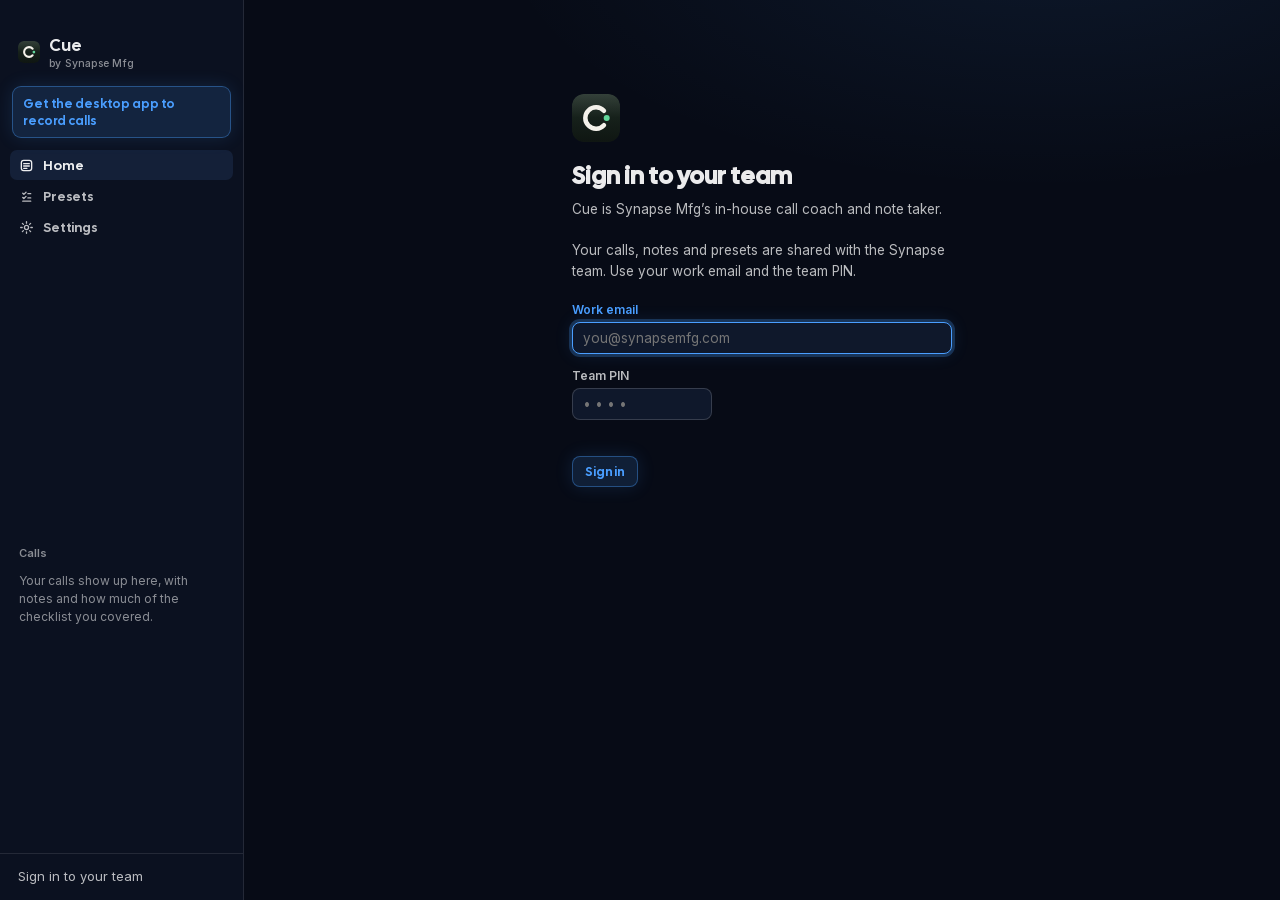
==== commit b64919c3: "Cue app at the front page; /app redirects; share links unchanged at /notes/<id> Co-Authored-By: Clau" ====
--- a/index.html
+++ b/index.html
@@ -1,233 +1,38 @@
 <!doctype html>
-<html lang="en">
+<html>
 <head>
+<meta name="robots" content="noindex, nofollow">
+<meta name="viewport" content="width=device-width, initial-scale=1">
+<link rel="icon" href="assets/icon.png">
 <meta charset="utf-8">
-<meta name="viewport" content="width=device-width, initial-scale=1">
-<meta name="robots" content="noindex, nofollow, noarchive">
-<meta name="referrer" content="no-referrer">
-<title>Meeting notes · Cue by Synapse</title>
-<link rel="icon" href="[data-uri]">
-<link rel="preconnect" href="https://fonts.googleapis.com">
-<link rel="preconnect" href="https://fonts.gstatic.com" crossorigin>
-<link href="https://fonts.googleapis.com/css2?family=Cal+Sans&family=Inter:wght@400;500;600;700&display=swap" rel="stylesheet">
-<style>
-:root {
-  --bg: #070b16; --panel: #0f182b; --line: rgba(255,255,255,.12); --text: rgba(255,255,255,.92); --text-2: rgba(255,255,255,.72); --text-3: rgba(255,255,255,.55);
-  --brand: #4a9eff; --brand-2: #4a9eff; --chip: rgba(255,255,255,.06);
-}
-* { box-sizing: border-box; }
-html, body { margin: 0; background: radial-gradient(900px 480px at 80% -10%, rgba(74,158,255,.10), transparent 60%), var(--bg); color: var(--text); font: 15px/1.6 Inter, system-ui, -apple-system, sans-serif; -webkit-font-smoothing: antialiased; }
-a { color: var(--brand-2); }
-.top { border-bottom: 1px solid var(--line); }
-.top .in { max-width: 820px; margin: 0 auto; padding: 14px 20px; display: flex; align-items: center; gap: 10px; }
-.mark { width: 26px; height: 26px; }
-.brand { font-family: 'Cal Sans', Inter, sans-serif; font-weight: 700; font-size: 15px; letter-spacing: 0.01em; }
-.brand small { display: block; font: 500 11px/1.2 Inter, sans-serif; color: var(--text-3); letter-spacing: 0.02em; }
-.tag { margin-left: auto; font-size: 11.5px; color: var(--text-3); border: 1px solid var(--line); border-radius: 99px; padding: 3px 10px; }
-main { max-width: 820px; margin: 0 auto; padding: 48px 24px 96px; }
-.meta { font-size: 13px; color: var(--text-3); display: flex; flex-wrap: wrap; gap: 4px 14px; }
-h1 { font-family: 'Cal Sans', Inter, sans-serif; font-weight: 400; font-size: 38px; line-height: 1.1; letter-spacing: -0.01em; margin: 10px 0 16px; }
-.people { display: flex; flex-wrap: wrap; gap: 6px; margin-bottom: 28px; }
-.chip { background: var(--chip); border: 1px solid var(--line); border-radius: 99px; padding: 2px 10px; font-size: 12.5px; color: var(--text-2); }
-.tabs { display: flex; gap: 4px; border-bottom: 1px solid var(--line); margin-bottom: 22px; }
-.tabs button { background: none; border: 0; border-bottom: 2px solid transparent; color: var(--text-3); font: 600 13.5px Inter, sans-serif; padding: 9px 12px; cursor: pointer; margin-bottom: -1px; }
-.tabs button.on { color: var(--text); border-color: var(--brand-2); }
-.md h1, .md h2, .md h3 { font-family: 'Cal Sans', Inter, sans-serif; letter-spacing: -0.005em; line-height: 1.3; }
-.md h1 { font-size: 20px; margin: 26px 0 8px; } .md h2 { font-size: 17px; margin: 24px 0 6px; } .md h3 { font-size: 15px; margin: 18px 0 4px; }
-.md > :first-child { margin-top: 0; }
-.md ul, .md ol { padding-left: 22px; } .md li { margin: 3px 0; }
-.md p { margin: 8px 0; color: var(--text); }
-.md code { background: var(--chip); padding: 1px 5px; border-radius: 4px; font-size: 13px; }
-.md table { border-collapse: collapse; width: 100%; font-size: 13.5px; } .md td, .md th { border: 1px solid var(--line); padding: 5px 8px; text-align: left; }
-.md blockquote { margin: 10px 0; padding: 2px 14px; border-left: 3px solid var(--brand); color: var(--text-2); }
-.lines { display: grid; gap: 10px; }
-.line { display: grid; grid-template-columns: 54px 1fr; gap: 10px; }
-.untimed .line { grid-template-columns: 1fr; } .untimed .line .t { display: none; }
-.line .t { color: var(--text-3); font-size: 12px; padding-top: 2px; font-variant-numeric: tabular-nums; }
-.line b { font-size: 12.5px; color: var(--brand-2); display: block; }
-.line.me b { color: var(--text-3); }
-.line p { margin: 0; color: var(--text); }
-.empty, .state { color: var(--text-3); padding: 40px 0; text-align: center; }
-.state h1 { font-size: 22px; color: var(--text); }
-footer { max-width: 820px; margin: 0 auto; padding: 0 20px 40px; font-size: 12px; color: var(--text-3); }
-@media (max-width: 560px) { h1 { font-size: 24px; } .line { grid-template-columns: 1fr; gap: 0; } .tag { display: none; } }
-</style>
+<title>Cue</title>
+<link rel="stylesheet" href="theme.css">
+<link rel="stylesheet" href="app.css">
 </head>
 <body>
-<header class="top"><div class="in">
-  <img class="mark" src="[data-uri]" alt="">
-  <div class="brand">Cue<small>a Synapse Mfg product</small></div>
-  <span class="tag">Internal · shared by link</span>
-</div></header>
-<main id="main"><div class="state">Loading…</div></main>
-<footer>Shared from Cue, Synapse Mfg's meeting notes app. Anyone with this link can read it until the owner turns the link off.</footer>
-<script>/**
- * marked v18.2.1 - a markdown parser
- * Copyright (c) 2018-2026, MarkedJS. (MIT License)
- * Copyright (c) 2011-2018, Christopher Jeffrey. (MIT License)
- * https://github.com/markedjs/marked
- */
-
-/**
- * DO NOT EDIT THIS FILE
- * The code in this file is generated from files in ./src/
- */
-(function(g,f){if(typeof exports=="object"&&typeof module<"u"){module.exports=f()}else if("function"==typeof define && define.amd){define("marked",f)}else {g["marked"]=f()}}(typeof globalThis < "u" ? globalThis : typeof self < "u" ? self : this,function(){var exports={};var __exports=exports;var module={exports};
-"use strict";var ue=Object.defineProperty;var Fe=Object.getOwnPropertyDescriptor;var Qe=Object.getOwnPropertyNames;var We=Object.prototype.hasOwnProperty;var Ue=(l,e)=>{for(var t in e)ue(l,t,{get:e[t],enumerable:!0})},Ke=(l,e,t,n)=>{if(e&&typeof e=="object"||typeof e=="function")for(let r of Qe(e))!We.call(l,r)&&r!==t&&ue(l,r,{get:()=>e[r],enumerable:!(n=Fe(e,r))||n.enumerable});return l};var Xe=l=>Ke(ue({},"__esModule",{value:!0}),l);var rn={};Ue(rn,{Hooks:()=>C,Lexer:()=>w,Marked:()=>U,Parser:()=>P,Renderer:()=>L,TextRenderer:()=>E,Tokenizer:()=>_,defaults:()=>y,getDefaults:()=>D,lexer:()=>nn,marked:()=>x,options:()=>Xt,parse:()=>en,parseInline:()=>Yt,parser:()=>tn,setOptions:()=>Vt,use:()=>Ge,walkTokens:()=>Jt});module.exports=Xe(rn);function D(){return{async:!1,breaks:!1,extensions:null,gfm:!0,hooks:null,pedantic:!1,renderer:null,silent:!1,tokenizer:null,walkTokens:null}}var y=D();function pe(l){y=l}var v={exec:()=>null};function q(l){let e=[];return t=>{let n=Math.max(0,Math.min(3,t-1)),r=e[n];return r||(r=l(n),e[n]=r),r}}function g(l,e=""){let t=typeof l=="string"?l:l.source,n={replace:(r,s)=>{let o=typeof s=="string"?s:s.source;return o=o.replace(O.caret,"$1"),t=t.replace(r,o),n},getRegex:()=>new RegExp(t,e)};return n}var $e=((l="")=>{try{return!!new RegExp("(?<=1)(?<!1)"+l)}catch{return!1}})(),O={codeRemoveIndent:/^(?: {0,3}\t| {1,4})/gm,listInterruptsParagraph:/^ {0,3}(?:[*+-]|1[.)])[ \t]+[^ \t\n]/,outputLinkReplace:/\\([\[\]])/g,indentCodeCompensation:/^(\s+)(?:```)/,beginningSpace:/^\s+/,endingHash:/#$/,startingSpaceChar:/^ /,endingSpaceChar:/ $/,endingSpaceTabChar:/[ \t]$/,nonSpaceChar:/[^ ]/,newLineCharGlobal:/\n/g,tabCharGlobal:/\t/g,leadingSpaceTab:/^[ \t]+/,multipleSpaceGlobal:/\s+/g,blankLine:/^[ \t]*$/,doubleBlankLine:/\n[ \t]*\n[ \t]*$/,blockquoteStart:/^ {0,3}>/,blockquoteSetextReplace:/\n {0,3}((?:=+|-+)[ \t]*)(?=\n|$)/g,blockquoteSetextReplace2:/^ {0,3}>[ \t]?/gm,blockquoteMarkerWhitespace:/^( {0,3}>)(\t[ \t]*)/gm,nestedBlockMarker:/^ {0,3}(?:(?:[*+-]|\d{1,9}[.)])(?: |$)|> ?)/,listReplaceNesting:/^ {1,4}(?=( {4})*[^ ])/g,listIsTask:/^\[[ xX]\][ \t]+\S/,listReplaceTask:/^\[[ xX]\][ \t]+/,listTaskCheckbox:/\[[ xX]\]/,anyLine:/\n.*\n/,hrefBrackets:/^<(.*)>$/,tableDelimiter:/[:|]/,tableAlignChars:/^\||\| *$/g,tableRowBlankLine:/\n[ \t]*$/,tableAlignRight:/^ *-+: *$/,tableAlignCenter:/^ *:-+: *$/,tableAlignLeft:/^ *:-+ *$/,startATag:/^<a /i,endATag:/^<\/a>/i,startPreScriptTag:/^<(pre|code|kbd|script)(\s|>)/i,endPreScriptTag:/^<\/(pre|code|kbd|script)(\s|>)/i,startAngleBracket:/^</,endAngleBracket:/>$/,pedanticHrefTitle:/^([^'"]*[^\s])\s+(['"])(.*)\2/,unicodeAlphaNumeric:/[\p{L}\p{N}]/u,numericCharacterReference:/&#(?:(\d{1,7})|[Xx]([A-Fa-f0-9]{1,6}));/,numericCharacterReferenceOrAmpersand:/&#(?:(\d{1,7})|[Xx]([A-Fa-f0-9]{1,6}));|&(?!(#\d{1,7}|#[Xx][a-fA-F0-9]{1,6}|\w+);)/g,escapeTest:/[&<>"']/,escapeReplace:/[&<>"']/g,escapeTestNoEncode:/[<>"']|&(?!(#\d{1,7}|#[Xx][a-fA-F0-9]{1,6}|\w+);)/,escapeReplaceNoEncode:/[<>"']|&(?!(#\d{1,7}|#[Xx][a-fA-F0-9]{1,6}|\w+);)/g,caret:/(^|[^\[])\^/g,percentDecode:/%25/g,findPipe:/\|/g,splitPipe:/ \|/,slashPipe:/\\\|/g,carriageReturn:/\r\n|\r/g,spaceLine:/^ +$/gm,notSpaceStart:/^\S*/,endingNewline:/\n$/,listItemRegex:l=>new RegExp(`^( {0,3}${l})((?:[	 ][^\\n]*)?(?:\\n|$))`),nextBulletRegex:q(l=>new RegExp(`^ {0,${l}}(?:[*+-]|\\d{1,9}[.)])((?:[ 	][^\\n]*)?(?:\\n|$))`)),hrRegex:q(l=>new RegExp(`^ {0,${l}}((?:-[ 	]*){3,}|(?:_[ 	]*){3,}|(?:\\*[ 	]*){3,})(?:\\n+|$)`)),fencesBeginRegex:q(l=>new RegExp(`^ {0,${l}}(?:\`\`\`|~~~)`)),headingBeginRegex:q(l=>new RegExp(`^ {0,${l}}#{1,6}(?:\\s|$)`)),pedanticHeadingBeginRegex:q(l=>new RegExp(`^ {0,${l}}#`)),htmlBeginRegex:q(l=>new RegExp(`^ {0,${l}}(?:</?(?:${de})(?:[ \\t]+|$|/?>)|<(?:(?:script|pre|style|textarea)(?:[\\s>]|$)|!--)|<\\?|<![A-Za-z]|<!\\[CDATA\\[)`,"i")),blockquoteBeginRegex:q(l=>new RegExp(`^ {0,${l}}>`)),nestedContainerMarkers:/^(?: {0,3}(?:(?:[*+-]|\d{1,9}[.)])[ \t]+|>[ \t]?))+/},Ve=/^(?:[ \t]*(?:\n|$))+/,Je=/^((?: {4}| {0,3}\t)[^\n]+(?:\n(?:[ \t]*(?:\n|$))*)?)+/,Ye=/^ {0,3}(`{3,}(?=[^`\n]*(?:\n|$))|~{3,})([^\n]*)(?:\n|$)(?:|([\s\S]*?)(?:\n|$))(?: {0,3}(?:(?=`)\1`*|(?=~)\1~*) *(?=\n|$)|$)/,J=/^ {0,3}((?:-[\t ]*){3,}|(?:_[ \t]*){3,}|(?:\*[ \t]*){3,})(?:\n+|$)/,et=/^ {0,3}(#{1,6})(?=\s|$)(.*)(?:\n+|$)/,he=/ {0,3}(?:[*+-]|\d{1,9}[.)])/,de="address|article|aside|base|basefont|blockquote|body|caption|center|col|colgroup|dd|details|dialog|dir|div|dl|dt|fieldset|figcaption|figure|footer|form|frame|frameset|h[1-6]|head|header|hr|html|iframe|legend|li|link|main|menu|menuitem|meta|nav|noframes|ol|optgroup|option|p|param|search|section|summary|table|tbody|td|tfoot|th|thead|title|tr|track|ul",Y=g(" {0,3}(?:</?(?:tag)(?:[ \\t]+|\\n|/?>)|<(?:(?:script|pre|style|textarea)(?:[\\s>]|$)|!--)|<\\?|<![A-Za-z]|<!\\[CDATA\\[)").replace("tag",de).getRegex(),Le=/^(?!bull |blockCode|fences|blockquote|heading|html|table)((?:.|\n(?!\s*?\n|bull |fences|blockquote|heading|hr|html|table))+?)\n {0,3}(=+|-+)[ \t]*(?:\n+|$)/,Ce=g(Le).replace(/bull/g,he).replace(/blockCode/g,/(?: {4}| {0,3}\t)/).replace(/fences/g,/ {0,3}(?:`{3,}|~{3,})/).replace(/blockquote/g,/ {0,3}>/).replace(/heading/g,/ {0,3}#{1,6}(?:\s|$)/).replace(/hr/g,/ {0,3}(?:(?:-[\t ]*){3,}|(?:_[ \t]*){3,}|(?:\*[ \t]*){3,})(?:\n+|$)/).replace(/\|table/g,"").replace(/html/g,Y).getRegex(),tt=g(Le).replace(/bull/g,he).replace(/blockCode/g,/(?: {4}| {0,3}\t)/).replace(/fences/g,/ {0,3}(?:`{3,}|~{3,})/).replace(/blockquote/g,/ {0,3}>/).replace(/heading/g,/ {0,3}#{1,6}(?:\s|$)/).replace(/hr/g,/ {0,3}(?:(?:-[\t ]*){3,}|(?:_[ \t]*){3,}|(?:\*[ \t]*){3,})(?:\n+|$)/).replace(/table/g,/ {0,3}\|?(?:[:\- ]*\|)+[\:\- ]*\n/).replace(/html/g,Y).getRegex(),ge=/^([^\n]+(?:\n(?!hr|heading|lheading|blockquote|fences|list|html|table|[ \t]+\n)[^\n]+)*)/,nt=/^[^\n]+/,ke=/(?!\s*\])(?:\\[\s\S]|[^\[\]\\\n]|\n(?![ \t]*\n))+/,rt=g(/^ {0,3}\[(label)\]: *(?:\n[ \t]*)?([^<\s][^\s]*|<(?:\\.|[^\n<>\\])*>)(?:(?: +(?:\n[ \t]*)?| *\n[ \t]*)(title))? *(?:\n+|$)/).replace("label",ke).replace("title",/(?:"(?:\\[\s\S]|[^"\\])*"|'(?:\\[\s\S]|[^'\\\n]|\n(?!\n))*'|\((?:\\[\s\S]|[^()\\])*\))/).getRegex(),st=g(/^(bull)([ \t][^\n]*?)?(?:\n|$)/).replace(/bull/g,he).getRegex(),fe=/<!--(?:-?>|[\s\S]*?(?:-->|$))/,it=g("^ {0,3}(?:<(script|pre|style|textarea)[\\s>][\\s\\S]*?(?:</\\1>[^\\n]*\\n*|$)|comment[^\\n]*(\\n+|$)|<\\?[\\s\\S]*?(?:\\?>[^\\n]*\\n*|$)|<![A-Z][\\s\\S]*?(?:>[^\\n]*\\n*|$)|<!\\[CDATA\\[[\\s\\S]*?(?:\\]\\]>[^\\n]*\\n*|$)|</?(tag)(?:[ \\t]+|\\n|/?>|$)[\\s\\S]*?(?:(?:\\n[ 	]*)+\\n|$)|<(?!(?:script|pre|style|textarea)(?![a-z0-9-]))([a-z][a-z0-9-]*)(?:attribute)*?[ \\t]*/?>(?=[ \\t]*(?:\\n|$))[\\s\\S]*?(?:(?:\\n[ 	]*)+\\n|$)|</[a-z][a-z0-9-]*\\s*>(?=[ \\t]*(?:\\n|$))[\\s\\S]*?(?:(?:\\n[ 	]*)+\\n|$))","i").replace("comment",fe).replace("tag",de).replace("attribute",/[ \t]+[a-zA-Z:_][\w.:-]*(?:[ \t]*=[ \t]*"[^"\n]*"|[ \t]*=[ \t]*'[^'\n]*'|[ \t]*=[ \t]*[^\s"'=<>`]+)?/).getRegex(),Ie=l=>g(ge).replace("hr",J).replace("heading"," {0,3}#{1,6}(?:\\s|$)").replace("|lheading","").replace("|table","").replace("blockquote"," {0,3}>").replace("fences"," {0,3}(?:`{3,}(?=[^`\\n]*(?:\\n|$))|~~~)[^\\n]*(?:\\n|$)").replace("list",l).replace("html",Y).getRegex(),ot=Ie(/ {0,3}(?:[*+-]|1[.)])[ \t]+[^ \t\n]/),at=Ie(/ {0,3}(?:[*+-]|\d{1,9}[.)])(?:[ \t]|\n|$)/),lt=g(/^( {0,3}> ?(?:(?![ \t]*(?:\n|$))(paragraph)|[^\n]*)(?:\n|$))+/).replace("paragraph",at).getRegex(),me={blockquote:lt,code:Je,def:rt,fences:Ye,heading:et,hr:J,html:it,lheading:Ce,list:st,newline:Ve,paragraph:ot,table:v,text:nt},ye=g("^ *([^\\n ].*)\\n {0,3}((?:\\| *)?:?-+:? *(?:\\| *:?-+:? *)*(?:\\| *)?)(?:\\n((?:(?! *\\n|hr|heading|blockquote|code|fences|list|html).*(?:\\n|$))*)\\n*|$)").replace("hr",J).replace("heading"," {0,3}#{1,6}(?:\\s|$)").replace("blockquote"," {0,3}>").replace("code","(?: {4}| {0,3}	)[^\\n]").replace("fences"," {0,3}(?:`{3,}(?=[^`\\n]*(?:\\n|$))|~~~)[^\\n]*(?:\\n|$)").replace("list"," {0,3}(?:[*+-]|1[.)])[ \\t]").replace("html",Y).getRegex(),ut={...me,lheading:tt,table:ye,paragraph:g(ge).replace("hr",J).replace("heading"," {0,3}#{1,6}(?:\\s|$)").replace("|lheading","").replace("table",ye).replace("blockquote"," {0,3}>").replace("fences"," {0,3}(?:`{3,}(?=[^`\\n]*(?:\\n|$))|~~~)[^\\n]*(?:\\n|$)").replace("list"," {0,3}(?:[*+-]|1[.)])[ \\t]+[^ \\t\\n]").replace("html",Y).getRegex()},pt={...me,html:g(`^ *(?:comment(?: *\\n|\\s*$)|<(tag)[\\s\\S]+?</\\1>(?: *\\n{2,}|\\s*$)|<tag(?:"[^"]*"|'[^']*'|\\s[^'"/>\\s]*)*?/?>(?: *\\n{2,}|\\s*$))`).replace("comment",fe).replace(/tag/g,"(?!(?:a|em|strong|small|s|cite|q|dfn|abbr|data|time|code|var|samp|kbd|sub|sup|i|b|u|mark|ruby|rt|rp|bdi|bdo|span|br|wbr|ins|del|img)\\b)\\w+(?!:|[^\\w\\s@]*@)\\b").getRegex(),def:/^ *\[([^\]]+)\]: *<?([^\s>]+)>?(?: +(["(][^\n]+[")]))? *(?:\n+|$)/,heading:/^(#{1,6})(.*)(?:\n+|$)/,fences:v,lheading:/^(.+?)\n {0,3}(=+|-+) *(?:\n+|$)/,paragraph:g(ge).replace("hr",J).replace("heading",` *#{1,6} *[^
-]`).replace("|table","").replace("blockquote"," {0,3}>").replace("|fences","").replace("|list","").replace("|html","").replace("|tag","").replace("lheading",Ce).getRegex()},ct=/^\\([!"#$%&'()*+,\-./:;<=>?@\[\]\\^_`{|}~])/,ht=/^(`+)([^`]|[^`][\s\S]*?[^`])\1(?!`)/,Ae=/^( {2,}|\\)\n(?!\s*$)[ \t]*/,dt=/^(`+|[^`])(?:(?= {2,}\n)|[\s\S]*?(?:(?=[\\<!\[`*_]|\b_|$)|[^ ](?= {2,}\n)))/,I=/[\p{P}\p{S}]/u,N=/[\s\p{P}\p{S}]/u,ee=/[^\s\p{P}\p{S}]/u,gt=g(/^((?![*_])punctSpace)/,"u").replace(/punctSpace/g,N).getRegex(),kt=/[\p{Pi}\p{Ps}"']/u,Ee=/(?!~)[\p{P}\p{S}]/u,ft=/(?!~)[\s\p{P}\p{S}]/u,mt=/(?:[^\s\p{P}\p{S}]|~)/u,xt=g(/link|precode-code|html/,"g").replace("link",/\[(?:[^\[\]`]|(?<a>`+)[^`]+\k<a>(?!`))*?\]\((?:\\[\s\S]|[^\\\(\)]|\((?:\\[\s\S]|[^\\\(\)])*\))*\)/).replace("precode-",$e?"(?<!`)()":"(^^|[^`])").replace("code",/(?<b>`+)[^`]+\k<b>(?!`)/).replace("html",/<(?! )[^<>]*?>/).getRegex(),ze=/^(?:\*+(?:((?!\*)punct)|([^\s*]))?)|^_+(?:((?!_)punct)|([^\s_]))?/,bt=g(ze,"u").replace(/punct/g,I).getRegex(),Rt=g(ze,"u").replace(/punct/g,Ee).getRegex(),Tt=/^(?:\*+(?:((?!\*)(?!openQuote)punct)|([^\s*]))?)|^_+(?:((?!_)(?!openQuote)punct)|([^\s_]))?/,Ot=g(Tt,"u").replace(/openQuote/g,kt).replace(/punct/g,I).getRegex(),Me="^[^_*]*?__[^_*]*?\\*[^_*]*?(?=__)|[^*]+(?=[^*])|(?!\\*)punct(\\*+)(?=[\\s]|$)|notPunctSpace(\\*+)(?!\\*)(?=punctSpace|$)|(?!\\*)punctSpace(\\*+)(?=notPunctSpace)|[\\s](\\*+)(?!\\*)(?=punct)|(?!\\*)punct(\\*+)(?!\\*)(?=punct)|notPunctSpace(\\*+)(?=notPunctSpace)",wt=g(Me,"gu").replace(/notPunctSpace/g,ee).replace(/punctSpace/g,N).replace(/punct/g,I).getRegex(),Pt=g(Me,"gu").replace(/notPunctSpace/g,mt).replace(/punctSpace/g,ft).replace(/punct/g,Ee).getRegex(),yt="^[^_*]*?__[^_*]*?\\*[^_*]*?(?=__)|[^*]+(?=[^*])|(?!\\*)punct(\\*+)(?=[\\s]|$)|notPunctSpace(\\*+)(?!\\*)(?=punctSpace|$)|(?!\\*)[\\s](\\*+)(?=notPunctSpace)|[\\s](\\*+)(?!\\*)(?=punct)|(?!\\*)punct(\\*+)(?!\\*)(?=punct)|(?:(?!\\*)punct|notPunctSpace)(\\*+)(?!\\*)(?=notPunctSpace)",St=g(yt,"gu").replace(/notPunctSpace/g,ee).replace(/punctSpace/g,N).replace(/punct/g,I).getRegex(),_t=g("^[^_*]*?\\*\\*[^_*]*?_[^_*]*?(?=\\*\\*)|[^_]+(?=[^_])|(?!_)punct(_+)(?=[\\s]|$)|notPunctSpace(_+)(?!_)(?=punctSpace|$)|(?!_)punctSpace(_+)(?=notPunctSpace)|[\\s](_+)(?!_)(?=punct)|(?!_)punct(_+)(?!_)(?=punct)","gu").replace(/notPunctSpace/g,ee).replace(/punctSpace/g,N).replace(/punct/g,I).getRegex(),$t="^[^_*]*?\\*\\*[^_*]*?_[^_*]*?(?=\\*\\*)|[^_]+(?=[^_])|(?!_)punct(_+)(?=[\\s]|$)|notPunctSpace(_+)(?!_)(?=punctSpace|$)|(?!_)[\\s](_+)(?=notPunctSpace)|[\\s](_+)(?!_)(?=punct)|(?!_)punct(_+)(?!_)(?=punct)|(?:(?!_)punct|notPunctSpace)(_+)(?!_)(?=notPunctSpace)",Lt=g($t,"gu").replace(/notPunctSpace/g,ee).replace(/punctSpace/g,N).replace(/punct/g,I).getRegex(),Ct=g(/^~~?(?:((?!~)punct)|[^\s~])/,"u").replace(/punct/g,I).getRegex(),It="^[^~]+(?=[^~])|(?!~)punct(~~?)(?=[\\s]|$)|notPunctSpace(~~?)(?!~)(?=punctSpace|$)|(?!~)punctSpace(~~?)(?=notPunctSpace)|[\\s](~~?)(?!~)(?=punct)|(?!~)punct(~~?)(?!~)(?=punct)|notPunctSpace(~~?)(?=notPunctSpace)",At=g(It,"gu").replace(/notPunctSpace/g,ee).replace(/punctSpace/g,N).replace(/punct/g,I).getRegex(),Et=g(/\\(punct)/,"gu").replace(/punct/g,I).getRegex(),zt=g(/(`+)(?:[^`]|[^`][\s\S]*?[^`])\1(?!`)|`+|\\(punct)/,"gu").replace(/punct/g,I).getRegex(),Mt=g(/^<(scheme:[^\s\x00-\x1f<>]*|email)>/).replace("scheme",/[a-zA-Z][a-zA-Z0-9+.-]{1,31}/).replace("email",/[a-zA-Z0-9.!#$%&'*+/=?^_`{|}~-]+(@)[a-zA-Z0-9](?:[a-zA-Z0-9-]{0,61}[a-zA-Z0-9])?(?:\.[a-zA-Z0-9](?:[a-zA-Z0-9-]{0,61}[a-zA-Z0-9])?)+(?![-_])/).getRegex(),Bt=g(fe).replace("(?:-->|$)","-->").getRegex(),Dt=g("^comment|^</[a-zA-Z][a-zA-Z0-9-]*\\s*>|^<[a-zA-Z][a-zA-Z0-9-]*(?:attribute)*?\\s*/?>|^<\\?[\\s\\S]*?\\?>|^<![a-zA-Z]+\\s[\\s\\S]*?>|^<!\\[CDATA\\[[\\s\\S]*?\\]\\]>").replace("comment",Bt).replace("attribute",/\s+[a-zA-Z:_][\w.:-]*(?:\s*=\s*"[^"]*"|\s*=\s*'[^']*'|\s*=\s*[^\s"'=<>`]+)?/).getRegex(),Be=/\[(?:\\[\s\S]|[^\[\]\\])*\]/,ie=g(/(?:\[(?:brackets|\\[\s\S]|[^\[\]\\])*\]|\\[\s\S]|`+(?!`)[^`]*?`+(?!`)|``+(?=\])|[^\[\]\\`])*?/).replace("brackets",Be).getRegex(),qt=g(/^!?\[(label)\]\([ \t\n]*(href)(?:(?:[ \t]+(?:\n[ \t]*)?|\n[ \t]*)(title))?[ \t\n]*\)/).replace("label",ie).replace("href",/<(?:\\.|[^\n<>\\])*>|(?!<)[^ \t\n\x00-\x1f]+|(?=\))/).replace("title",/"(?:\\[\s\S]|[^"\\])*"|'(?:\\[\s\S]|[^'\\])*'|\((?:\\[\s\S]|[^)\\])*\)/).getRegex(),vt=g(/^!?\[(label)\]\[(ref)\]/).replace("label",ie).replace("ref",ke).getRegex(),Ht=g(/^!?\[(ref)\](?:\[\])?/).replace("ref",ke).getRegex(),Se=/(?!\s*\])(?:\\[\s\S]|[^\[\]\\]){1,999}/,Zt=g(/(?:[^\[\]\\`]*(?:\[(?:brackets|\\[\s\S]|[^\[\]\\])*\]|\\[\s\S]|`+(?!`)[^`]*?`+(?!`)|``+(?=\]))){0,999}?[^\[\]\\`]*?/).replace("brackets",Be).getRegex(),jt=g("reflink|nolink(?!\\()","g").replace("reflink",g(/^!?\[(label)\]\[(ref)\]/).replace("label",Zt).replace("ref",Se).getRegex()).replace("nolink",g(/^!?\[(ref)\](?:\[\])?/).replace("ref",Se).getRegex()).getRegex(),_e=/[hH][tT][tT][pP][sS]?|[fF][tT][pP]/,Gt=/[A-Za-z0-9._+-]+@[a-zA-Z0-9-_]+(?:\.[a-zA-Z0-9-_]*[a-zA-Z0-9])+(?![\w-])/,Nt=g(/(?:mailto:email|xmpp:email(?:\/[A-Za-z0-9@.]+)?)/).replace(/email/g,Gt).getRegex(),xe={_backpedal:v,anyPunctuation:Et,anyPunctuationOutsideCode:zt,autolink:Mt,blockSkip:xt,br:Ae,code:ht,del:v,delLDelim:v,delRDelim:v,emStrongLDelim:bt,emStrongRDelimAst:wt,emStrongRDelimUnd:_t,escape:ct,link:qt,nolink:Ht,punctuation:gt,reflink:vt,reflinkSearch:jt,tag:Dt,text:dt,url:v},Ft={...xe,emStrongLDelim:Ot,emStrongRDelimAst:St,emStrongRDelimUnd:Lt,link:g(/^!?\[(label)\]\((.*?)\)/).replace("label",ie).getRegex(),reflink:g(/^!?\[(label)\]\s*\[([^\]]*)\]/).replace("label",ie).getRegex()},ce={...xe,emStrongRDelimAst:Pt,emStrongLDelim:Rt,delLDelim:Ct,delRDelim:At,url:g(/^emailProtocol|^((?:protocol):\/\/|www\.)(?:[a-zA-Z0-9\-]+\.?)+[^\s<]*|^email/).replace("emailProtocol",Nt).replace("protocol",_e).replace("email",/[A-Za-z0-9._+-]+(@)[a-zA-Z0-9-_]+(?:\.[a-zA-Z0-9-_]*[a-zA-Z0-9])+(?![\w-])/).getRegex(),_backpedal:/(?:[^?!.,:;*_'"~()&]+|\([^)]*\)|&(?![a-zA-Z0-9]+;$)|[?!.,:;*_'"~)]+(?!$))+/,del:/^(~~?)(?=[^\s~])((?:\\[\s\S]|[^\\])*?(?:\\[\s\S]|[^\s~\\]))\1(?=[^~]|$)/,text:g(/^(?:[^a-zA-Z0-9](?=emailProtocol)|(`+|~+|[^`~])(?:(?=[`~])|(?= {2,}\n)|(?=[a-zA-Z0-9.!#$%&'*+\/=?_`{\|}~-]+@)|[\s\S]*?(?:(?=[\\<!\[`*~_]|\b_|protocol:\/\/|wwwStart|$)|[^ ](?= {2,}\n)|[^a-zA-Z0-9](?=emailProtocol)|[^a-zA-Z0-9.!#$%&'*+\/=?_`{\|}~-](?=[a-zA-Z0-9.!#$%&'*+\/=?_`{\|}~-]+@))))/).replace("protocol",_e).replace(/emailProtocol/g,/(?:mailto|xmpp):/).replace("wwwStart",$e?"(?<![^\\s*_~(])www\\.":"www\\.").getRegex()},Qt={...ce,br:g(Ae).replace("{2,}","*").getRegex(),text:g(ce.text).replace("\\b_","\\b_| {2,}\\n").replace(/\{2,\}/g,"*").getRegex()},te={normal:me,gfm:ut,pedantic:pt},F={normal:xe,gfm:ce,breaks:Qt,pedantic:Ft};var Wt={"&":"&amp;","<":"&lt;",">":"&gt;",'"':"&quot;","'":"&#39;"},De=l=>Wt[l];function S(l,e){if(e){if(O.escapeTest.test(l))return l.replace(O.escapeReplace,De)}else if(O.escapeTestNoEncode.test(l))return l.replace(O.escapeReplaceNoEncode,De);return l}function qe(l){return O.numericCharacterReference.test(l)?l.replace(O.numericCharacterReferenceOrAmpersand,(e,t,n)=>{if(t===void 0&&n===void 0)return"&amp;";let r=t===void 0?Number.parseInt(n,16):Number.parseInt(t,10);return r===0||r>1114111||r>=55296&&r<=57343?"\uFFFD":r===38?"&amp;":String.fromCodePoint(r)}):l}function be(l){try{l=encodeURI(l).replace(O.percentDecode,"%")}catch{return null}return l}function Re(l,e){let t=l.replace(O.findPipe,(s,o,i)=>{let a=!1,c=o;for(;--c>=0&&i[c]==="\\";)a=!a;return a?"|":" |"}),n=t.split(O.splitPipe),r=0;if(n[0].trim()||n.shift(),n.length>0&&!n.at(-1)?.trim()&&n.pop(),e)if(n.length>e)n.splice(e);else for(;n.length<e;)n.push("");for(;r<n.length;r++)n[r]=n[r].trim().replace(O.slashPipe,"|");return n}function A(l,e,t){let n=l.length;if(n===0)return"";let r=0;for(;r<n;){let s=l.charAt(n-r-1);if(s===e&&!t)r++;else if(s!==e&&t)r++;else break}return l.slice(0,n-r)}function Te(l){let e=l.split(`
-`),t=e.length-1;for(;t>=0&&O.blankLine.test(e[t]);)t--;return e.length-t<=2?l:e.slice(0,t+1).join(`
-`)}function W(l){return l.trim().replace(O.multipleSpaceGlobal," ").toLowerCase().toUpperCase().toLowerCase()}function Oe(l,e){if(l.indexOf(e[0])===-1&&l.indexOf(e[1])===-1)return-1;let t=0;for(let n=0;n<l.length;n++)if(l[n]==="\\")n++;else if(l[n]===e[0])t++;else if(l[n]===e[1]&&(t--,t<0))return n;return t>0?-2:-1}var Q=new WeakMap;function we(l){let e={"*":-1,_:-1},t=-1,n=l.length;for(let r=0;r<n;r++){let s=l[r];if(s!=="*"&&s!=="_"&&s!=="~")continue;let o=r===0?`
-`:l[r-1],i=r+1;for(;i<n&&l[i]===s;)i++;o!==" "&&o!=="	"&&o!==`
-`&&o!=="\r"&&o!=="\f"&&(s==="~"?t=r:e[s]=r),r=i-1}return{maskedSrc:l,lastPossibleEmStrongCloserIndex:e,lastPossibleDelCloserIndex:t}}function ve(l,e){let t=we(e),n=Q.get(l);n?n.push(t):Q.set(l,[t])}function He(l){let e=Q.get(l);e&&(e.pop(),e.length===0&&Q.delete(l))}function oe(l,e,t){let n=Q.get(l)?.at(-1);return n&&n.maskedSrc===e?n.lastPossibleEmStrongCloserIndex[t]:we(e).lastPossibleEmStrongCloserIndex[t]}function ae(l,e){let t=Q.get(l)?.at(-1);return t&&t.maskedSrc===e?t.lastPossibleDelCloserIndex:we(e).lastPossibleDelCloserIndex}function ne(l,e=0){let t=e,n="";for(let r of l)if(r==="	"){let s=4-t%4;n+=" ".repeat(s),t+=s}else n+=r,t++;return n}function Ut(l,e){let t="";for(let n=0;n<l.length;n++){if(l[n]==="`"){let r=e.inline.code.exec(l.slice(n));if(r){t+=r[0],n+=r[0].length-1;continue}}if(l[n]==="\\"&&(l[n+1]==="["||l[n+1]==="]")){t+=l[n+1],n++;continue}t+=l[n]}return t}function Ze(l,e,t,n,r){let s=e.href,o=e.title||null,i=Ut(l[1],r),a=l[0].charAt(0)==="!",c=n.state.inLink,u=n.state.linkEmitted,d=n.state.inRawBlock;n.state.inLink=!0,n.state.linkEmitted=!1;let h=n.inlineTokens(i),p=n.state.linkEmitted;if(n.state.linkEmitted=u,n.state.inLink=c,!a){if(p){n.state.inRawBlock=d;return}n.state.linkEmitted=!0}return{type:a?"image":"link",raw:t,href:s,title:o,text:i,tokens:h}}function Kt(l,e,t){let n=l.match(t.other.indentCodeCompensation);if(n===null)return e;let r=n[1];return e.split(`
-`).map(s=>{let o=s.match(t.other.beginningSpace);if(o===null)return s;let[i]=o;return s.slice(Math.min(i.length,r.length))}).join(`
-`)}function je(l,e,t,n){if(!e.includes("<"))return!1;for(let r=0;r<e.length;r++){if(e[r]==="\\"){r++;continue}if(e[r]==="`"){let i=n.inline.code.exec(e.slice(r));if(i){r+=i[0].length-1;continue}}if(e[r]!=="<")continue;let s=l.slice(t+r),o=n.inline.tag.exec(s)||n.inline.autolink.exec(s);if(o){if(o[0].length>e.length-r)return!0;r+=o[0].length-1}}return!1}var _=class{options;rules;lexer;constructor(e){this.options=e||y}space(e){let t=this.rules.block.newline.exec(e);if(t&&t[0].length>0)return{type:"space",raw:t[0]}}code(e){let t=this.rules.block.code.exec(e);if(t){let n=this.options.pedantic?t[0]:Te(t[0]),r=n.replace(this.rules.other.codeRemoveIndent,"");return{type:"code",raw:n,codeBlockStyle:"indented",text:r}}}fences(e){let t=this.rules.block.fences.exec(e);if(t){let n=t[0],r=Kt(n,t[3]||"",this.rules);return t[3]!==void 0&&(r===""||r.endsWith(`
-`))&&(r+=`
-`),{type:"code",raw:n,lang:t[2]?t[2].trim().replace(this.rules.inline.anyPunctuation,"$1"):t[2],text:r}}}heading(e){let t=this.rules.block.heading.exec(e);if(t){let n=t[2].trim();if(this.rules.other.endingHash.test(n)){let r=A(n,"#");(this.options.pedantic||!r||this.rules.other.endingSpaceTabChar.test(r))&&(n=r.trim())}return{type:"heading",raw:A(t[0],`
-`),depth:t[1].length,text:n,tokens:this.lexer.inline(n)}}}hr(e){let t=this.rules.block.hr.exec(e);if(t)return{type:"hr",raw:A(t[0],`
-`)}}blockquote(e){let t=this.rules.block.blockquote.exec(e);if(t){let n=A(t[0],`
-`).split(`
-`),r="",s="",o=[];for(;n.length>0;){let i=!1,a=[],c;for(c=0;c<n.length;c++)if(this.rules.other.blockquoteStart.test(n[c]))a.push(n[c]),i=!0;else if(!i)a.push(n[c]);else break;n=n.slice(c);let u=a.join(`
-`),d=u.replace(this.rules.other.blockquoteMarkerWhitespace,(k,m,b)=>b.startsWith(" ")?m+" "+b.slice(1):m+ne(b,m.length)).replace(this.rules.other.blockquoteSetextReplace,`
-    $1`).replace(this.rules.other.blockquoteSetextReplace2,"");r=r?`${r}
-${u}`:u,s=s?`${s}
-${d}`:d;let h=this.lexer.state.top;if(this.lexer.state.top=!0,this.lexer.blockTokens(d,o,!0),this.lexer.state.top=h,n.length===0)break;let p=o.at(-1);if(p?.type==="code"||p?.type==="heading"||p?.type==="hr"||p?.type==="html"||p?.type==="table")break;if(p?.type==="blockquote"){let k=p,m=n.join(`
-`),b=k.raw+`
-`+m.replace(this.rules.other.blockquoteSetextReplace2,""),f=this.blockquote(b);o[o.length-1]=f;let R=b.substring(f.raw.length).replace(/^\n/,""),z=R?R.split(`
-`).length:0,T=z?n.slice(0,-z):n;if(T.length>0&&(r=`${r}
-${T.join(`
-`)}`),s=s.substring(0,s.length-k.text.length)+f.text,n=n.slice(T.length),n.length>0&&this.rules.other.blockquoteStart.test(n[0]))continue;break}else if(p?.type==="list"){let k=p,m=k.raw+`
-`+n.join(`
-`),b=this.list(m);o[o.length-1]=b;let f=b.raw.length>k.raw.length?m.slice(k.raw.length+1,b.raw.length).split(`
-`).length:0;if(f>0){let R=n.slice(0,f).join(`
-`);r=`${r}
-${R}`,s=`${s}
-${R}`}if(n=n.slice(f),n.length>0&&!this.rules.other.blockquoteStart.test(n[0]))break;continue}}return{type:"blockquote",raw:r,tokens:o,text:s}}}list(e){let t=this.rules.block.list.exec(e);if(t){if(!this.options.pedantic&&this.lexer.state.lastToken?.type==="text"&&!this.rules.other.listInterruptsParagraph.test(e))return;let n=e,r=()=>n.length-e.length,s=t[1].trim(),o=s.length>1,i={type:"list",raw:"",ordered:o,start:o?+s.slice(0,-1):"",loose:!1,items:[]};s=o?`\\d{1,9}\\${s.slice(-1)}`:`\\${s}`,this.options.pedantic&&(s=o?s:"[*+-]");let a=this.rules.other.listItemRegex(s),c=!1;for(;e;){let h=!1,p="";if(!(t=a.exec(e))||this.rules.block.hr.test(e))break;let k=r();e=e.substring(t[0].length);let m=t[2].split(`
-`,1)[0],b=t[1].length,f=this.options.pedantic?ne(m,b):m.replace(this.rules.other.leadingSpaceTab,Z=>ne(Z,b)),R=e.split(`
-`,1)[0],z=!f.trim(),T=0;if(this.options.pedantic?(T=2,p=f.trimStart()):z?T=b+1:(T=f.search(this.rules.other.nonSpaceChar),T=T>4?1:T,p=f.slice(T),T+=b),z&&this.rules.other.blankLine.test(R)&&(e=e.substring(R.length+1),h=!0),!h){let Z=this.rules.other.nextBulletRegex(T),X=this.rules.other.hrRegex(T),re=this.rules.other.fencesBeginRegex(T),B=this.options.pedantic?this.rules.other.pedanticHeadingBeginRegex(T):this.rules.other.headingBeginRegex(T),V=this.rules.other.htmlBeginRegex(T),se=this.rules.other.blockquoteBeginRegex(T),le=!1;for(;e;){let Pe=e.split(`
-`,1)[0],j;if(R=Pe,this.options.pedantic?(R=R.replace(this.rules.other.listReplaceNesting,"  "),j=R):j=R.replace(this.rules.other.leadingSpaceTab,$=>ne($)),re.test(R)||B.test(R)||V.test(R)||se.test(R)||Z.test(R)||X.test(R))break;if(j.search(this.rules.other.nonSpaceChar)>=T||!R.trim())p+=`
-`+j.slice(T),le=!1;else{if(z)break;let $=f;if(!this.options.pedantic&&!p.includes(`
-`)&&!f.includes("	")){let G;for(;!X.test($)&&(G=this.rules.other.nestedBlockMarker.exec($));)$=$.slice(G[0].length);if(!$.trim())break}if($.replace(this.rules.other.tabCharGlobal,"    ").search(this.rules.other.nonSpaceChar)>=4||re.test($)||B.test($)||V.test($)||X.test($))break;if(!this.options.pedantic&&!le){let G=f.replace(this.rules.other.nestedContainerMarkers,"");if(this.rules.block.fences.test(G)||this.rules.block.heading.test(G)||this.rules.block.hr.test(G))break}let Ne=!this.options.pedantic&&/^ {0,3}(?:=+|-+) *$/.test(R)&&this.rules.block.lheading.test(`${f}
-${R}`)?`    ${j.replace(/^ {0,3}/,"")}`:R;p+=`
-`+Ne,le=!0}z=!R.trim(),e=e.substring(Pe.length+1),f=j.slice(T)}}let K=n.slice(k,r());i.loose||(c?i.loose=!0:this.rules.other.doubleBlankLine.test(K)&&(c=!0)),i.items.push({type:"list_item",raw:K,task:!!this.options.gfm&&this.rules.other.listIsTask.test(p),loose:!1,text:p,tokens:[]})}let u=i.items.at(-1);if(u)u.raw=u.raw.trimEnd(),u.text=u.text.trimEnd();else return;i.raw=n.slice(0,r()).trimEnd();let d=[];for(let h of i.items)if(this.lexer.state.top=!1,d.push(this.lexer.inlineQueue.length),h.tokens=this.lexer.blockTokens(h.text,[]),!i.loose){let p=h.tokens.filter(m=>m.type==="space"),k=p.length>0&&p.some(m=>this.rules.other.anyLine.test(m.raw));i.loose=k}for(let h=0;h<i.items.length;h++){let p=i.items[h],k=p.tokens[0];if(p.task&&(k?.type==="text"||k?.type==="paragraph")){p.text=p.text.replace(this.rules.other.listReplaceTask,""),k.raw=k.raw.replace(this.rules.other.listReplaceTask,""),k.text=k.text.replace(this.rules.other.listReplaceTask,"");let m=this.lexer.inlineQueue;for(let f=d[h];f<m.length;f++)if(m[f].tokens===k.tokens){m[f].src=m[f].src.replace(this.rules.other.listReplaceTask,"");break}let b=this.rules.other.listTaskCheckbox.exec(p.raw);if(b){let f={type:"checkbox",raw:b[0]+" ",checked:b[0]!=="[ ]"};p.checked=f.checked,i.loose?p.tokens[0]&&["paragraph","text"].includes(p.tokens[0].type)&&"tokens"in p.tokens[0]&&p.tokens[0].tokens?(p.tokens[0].raw=f.raw+p.tokens[0].raw,p.tokens[0].text=f.raw+p.tokens[0].text,p.tokens[0].tokens.unshift(f)):p.tokens.unshift({type:"paragraph",raw:f.raw,text:f.raw,tokens:[f]}):p.tokens.unshift(f)}}else p.task&&(p.task=!1)}if(i.loose)for(let h of i.items){h.loose=!0;for(let p of h.tokens)p.type==="text"&&(p.type="paragraph")}return i}}html(e){let t=this.rules.block.html.exec(e);if(t){if(this.lexer.state.lastToken?.type==="paragraph"&&!this.rules.other.htmlBeginRegex(4).test(e))return;let n=Te(t[0]);return{type:"html",block:!0,raw:n,pre:t[1]==="pre"||t[1]==="script"||t[1]==="style",text:n}}}def(e){let t=this.rules.block.def.exec(e);if(t){if(!this.rules.other.startAngleBracket.test(t[2])&&Oe(t[2],"()")!==-1)return;let n=W(t[1]),r=t[2]?t[2].replace(this.rules.other.hrefBrackets,"$1").replace(this.rules.inline.anyPunctuation,"$1"):"",s=t[3]?t[3].substring(1,t[3].length-1).replace(this.rules.inline.anyPunctuation,"$1"):t[3];return{type:"def",tag:n,raw:A(t[0],`
-`),href:r,title:s}}}table(e){let t=this.rules.block.table.exec(e);if(!t||!this.rules.other.tableDelimiter.test(t[2]))return;let n=Re(t[1]),r=t[2].replace(this.rules.other.tableAlignChars,"").split("|"),s=t[3]?.trim()?t[3].replace(this.rules.other.tableRowBlankLine,"").split(`
-`):[],o={type:"table",raw:A(t[0],`
-`),header:[],align:[],rows:[]};if(n.length===r.length){for(let i of r)this.rules.other.tableAlignRight.test(i)?o.align.push("right"):this.rules.other.tableAlignCenter.test(i)?o.align.push("center"):this.rules.other.tableAlignLeft.test(i)?o.align.push("left"):o.align.push(null);for(let i=0;i<n.length;i++)o.header.push({text:n[i],tokens:this.lexer.inline(n[i]),header:!0,align:o.align[i]});for(let i of s)o.rows.push(Re(i,o.header.length).map((a,c)=>({text:a,tokens:this.lexer.inline(a),header:!1,align:o.align[c]})));return o}}lheading(e){let t=this.rules.block.lheading.exec(e);if(t){let n=t[1].trim();return{type:"heading",raw:A(t[0],`
-`),depth:t[2].charAt(0)==="="?1:2,text:n,tokens:this.lexer.inline(n)}}}paragraph(e){let t=this.rules.block.paragraph.exec(e);if(t){let n=t[1].charAt(t[1].length-1)===`
-`?t[1].slice(0,-1):t[1];return{type:"paragraph",raw:t[0],text:n,tokens:this.lexer.inline(n)}}}text(e){let t=this.rules.block.text.exec(e);if(t)return{type:"text",raw:t[0],text:t[0],tokens:this.lexer.inline(t[0])}}escape(e){if(e.charCodeAt(0)!==92)return;let t=this.rules.inline.escape.exec(e);if(t)return{type:"escape",raw:t[0],text:t[1]}}tag(e){if(e.charCodeAt(0)!==60)return;let t=this.rules.inline.tag.exec(e);if(t)return!this.lexer.state.inLink&&this.rules.other.startATag.test(t[0])?this.lexer.state.inLink=!0:this.lexer.state.inLink&&this.rules.other.endATag.test(t[0])&&(this.lexer.state.inLink=!1),!this.lexer.state.inRawBlock&&this.rules.other.startPreScriptTag.test(t[0])?this.lexer.state.inRawBlock=!0:this.lexer.state.inRawBlock&&this.rules.other.endPreScriptTag.test(t[0])&&(this.lexer.state.inRawBlock=!1),{type:"html",raw:t[0],inLink:this.lexer.state.inLink,inRawBlock:this.lexer.state.inRawBlock,block:!1,text:t[0]}}link(e){if(this.lexer.state.linkParenPossible===!1)return;let t=e.charCodeAt(0);if(t!==91&&t!==33)return;let n=this.rules.inline.link.exec(e);if(n){let r=n[0].charAt(0)==="!"?2:1;if(!this.options.pedantic&&je(e,n[1],r,this.rules))return;let s=n[2].trim();if(!this.options.pedantic&&this.rules.other.startAngleBracket.test(s)){if(!this.rules.other.endAngleBracket.test(s))return;let c=A(s.slice(0,-1),"\\");if((s.length-c.length)%2===0)return}else{let c=Oe(n[2],"()");if(c===-2)return;if(c>-1){let d=(n[0].indexOf("!")===0?5:4)+n[1].length+c;n[2]=n[2].substring(0,c),n[0]=n[0].substring(0,d).trim(),n[3]=""}}let o=A(n[0].slice(0,-1),"\\");if((n[0].length-o.length)%2===0)return;let i=n[2],a="";if(this.options.pedantic){let c=this.rules.other.pedanticHrefTitle.exec(i);c&&(i=c[1],a=c[3])}else a=n[3]?n[3].slice(1,-1):"";return i=i.trim(),this.rules.other.startAngleBracket.test(i)&&(this.options.pedantic&&!this.rules.other.endAngleBracket.test(s)?i=i.slice(1):i=i.slice(1,-1)),Ze(n,{href:i&&i.replace(this.rules.inline.anyPunctuation,"$1"),title:a&&a.replace(this.rules.inline.anyPunctuation,"$1")},n[0],this.lexer,this.rules)}}reflink(e,t){let n=e.charCodeAt(0);if(n!==91&&n!==33)return;let r;if((r=this.rules.inline.reflink.exec(e))||(r=this.rules.inline.nolink.exec(e))){let s=r[0].charAt(0)==="!"?2:1;if(!this.options.pedantic&&je(e,r[1],s,this.rules))return;let o=t[W(r[2]||r[1])];if(!o){let i=r[0].charAt(0);return{type:"text",raw:i,text:i}}return Ze(r,o,r[0],this.lexer,this.rules)}}emStrong(e,t,n=""){let r=this.rules.inline.emStrongLDelim.exec(e);if(!r||!r[1]&&!r[2]&&!r[3]&&!r[4])return;let s=r[0][0],o=n===s,i=t.length-e.length,a=i;for(;!this.options.pedantic&&a>0&&t[a-1]===s;)a--;let c=[...t.slice(Math.max(0,a-2),a)].at(-1)??"",u=c==="*"||c==="_"||!!this.rules.inline.punctuation.exec(c);a<i&&(n=c);let d=a<i?u:n==="*"||n==="_"||!!this.rules.inline.punctuation.exec(n);if(r[4]&&n.match(this.rules.other.unicodeAlphaNumeric))return;let h=r[1]||r[3]||"";if(!h||!n||d){let p=[...r[0]].length-1,k,m,b=p,f=0,R=i-a+p,z=!this.options.pedantic&&!!c.trim()&&(!!h||s==="*"&&!u);if(s!=="*"&&s!=="_")return;let T=s==="*"?this.rules.inline.emStrongRDelimAst:this.rules.inline.emStrongRDelimUnd,K=oe(this,t,s),Z=t.length-e.length+p;if(K<Z)return;t=t.slice(-1*e.length+p);let X=K-Z;for(T.lastIndex=0;(r=T.exec(t))!==null&&!(r.index>X);){if(k=r[1]||r[2]||r[3]||r[4]||r[5]||r[6],!k)continue;if(m=[...k].length,r[3]||r[4]){b+=m;continue}else if((r[5]||r[6]||z)&&R%3&&!((R+m)%3)){if(o&&(r[5]||r[6]))break;f+=m;continue}if(b-=m,b>0)continue;m=Math.min(m,m+b+f);let re=[...r[0]][0].length,B=e.slice(0,p+r.index+re+m);if(Math.min(p,m)%2){let se=B.slice(1,-1);return{type:"em",raw:B,text:se,tokens:this.lexer.inlineTokens(se)}}let V=B.slice(2,-2);return{type:"strong",raw:B,text:V,tokens:this.lexer.inlineTokens(V)}}}}codespan(e){if(e.charCodeAt(0)!==96)return;let t=this.rules.inline.code.exec(e);if(t){let n=t[2].replace(this.rules.other.newLineCharGlobal," "),r=this.rules.other.nonSpaceChar.test(n),s=this.rules.other.startingSpaceChar.test(n)&&this.rules.other.endingSpaceChar.test(n);return r&&s&&(n=n.substring(1,n.length-1)),{type:"codespan",raw:t[0],text:n}}}br(e){let t=e.charCodeAt(0);if(t!==32&&t!==92&&t!==10)return;let n=this.rules.inline.br.exec(e);if(n)return{type:"br",raw:n[0]}}del(e,t,n=""){if(e.charCodeAt(0)!==126)return;let r=this.rules.inline.delLDelim.exec(e);if(!r)return;if(!(r[1]||"")||!n||this.rules.inline.punctuation.exec(n)){let o=[...r[0]].length-1,i,a,c=o,u=this.rules.inline.delRDelim,d=ae(this,t),h=t.length-e.length+o;if(d<h)return;t=t.slice(-1*e.length+o);let p=d-h;for(u.lastIndex=0;(r=u.exec(t))!==null&&!(r.index>p);){if(i=r[1]||r[2]||r[3]||r[4]||r[5]||r[6],!i||(a=[...i].length,a!==o))continue;if(r[3]||r[4]){c+=a;continue}if(c-=a,c>0)continue;a=Math.min(a,a+c);let k=[...r[0]][0].length,m=e.slice(0,o+r.index+k+a),b=m.slice(o,-o);return{type:"del",raw:m,text:b,tokens:this.lexer.inlineTokens(b)}}}}autolink(e){if(e.charCodeAt(0)!==60)return;let t=this.rules.inline.autolink.exec(e);if(t){let n,r;return t[2]==="@"?(n=t[1],r="mailto:"+n):(n=t[1],r=n),{type:"link",raw:t[0],text:n,href:r,autolink:!0,tokens:[{type:"text",raw:n,text:n}]}}}url(e){let t;if(t=this.rules.inline.url.exec(e)){let n,r;if(t[2]==="@")n=t[0],r="mailto:"+n;else{let s;do s=t[0],t[0]=this.rules.inline._backpedal.exec(t[0])?.[0]??"";while(s!==t[0]);n=t[0],t[1]==="www."?r="http://"+t[0]:r=t[0]}return{type:"link",raw:t[0],text:n,href:r,autolink:!0,tokens:[{type:"text",raw:n,text:n}]}}}inlineText(e){let t=this.rules.inline.text.exec(e);if(t){let n=this.lexer.state.inRawBlock;return{type:"text",raw:t[0],text:n?t[0]:qe(t[0]),escaped:n}}}};var w=class l{tokens;options;state;inlineQueue;tokenizer;constructor(e){this.tokens=[],this.tokens.links=Object.create(null),this.options=e||y,this.options.tokenizer=this.options.tokenizer||new _,this.tokenizer=this.options.tokenizer,this.tokenizer.options=this.options,this.tokenizer.lexer=this,this.inlineQueue=[],this.state={inLink:!1,inRawBlock:!1,linkEmitted:!1,linkParenPossible:!0,top:!0};let t={other:O,block:te.normal,inline:F.normal};this.options.pedantic?(t.block=te.pedantic,t.inline=F.pedantic):this.options.gfm&&(t.block=te.gfm,this.options.breaks?t.inline=F.breaks:t.inline=F.gfm),this.tokenizer.rules=t}static get rules(){return{block:te,inline:F}}static lex(e,t){return new l(t).lex(e)}static lexInline(e,t){return new l(t).inlineTokens(e)}lex(e){e=e.replace(O.carriageReturn,`
-`),this.blockTokens(e,this.tokens);for(let t=0;t<this.inlineQueue.length;t++){let n=this.inlineQueue[t];this.state.inRawBlock=!1,this.inlineTokens(n.src,n.tokens)}return this.inlineQueue=[],this.tokens}blockTokens(e,t=[],n=!1){this.tokenizer.lexer=this;let r=this.state.lastToken;this.options.pedantic&&(e=e.replace(O.tabCharGlobal,"    ").replace(O.spaceLine,""));let s=1/0,o,i=this.options.gfm&&!this.options.pedantic&&this.tokenizer.paragraph===_.prototype.paragraph;for(;e;){if(e.length<s)s=e.length;else{this.infiniteLoopError(e.charCodeAt(0));break}this.state.lastToken=t.at(-1);let a;if(this.options.extensions?.block?.some(u=>(a=u.call({lexer:this},e,t))?(e=e.substring(a.raw.length),t.push(a),!0):!1))continue;if(a=this.tokenizer.space(e)){e=e.substring(a.raw.length);let u=t.at(-1);a.raw.length===1&&u!==void 0?u.raw+=`
-`:t.push(a);continue}if(a=this.tokenizer.code(e)){e=e.substring(a.raw.length);let u=t.at(-1);u?.type==="paragraph"||u?.type==="text"?(u.raw+=(u.raw.endsWith(`
-`)?"":`
-`)+a.raw,u.text+=`
-`+a.text,this.inlineQueue.at(-1).src=u.text):t.push(a);continue}if(a=this.tokenizer.fences(e)){e=e.substring(a.raw.length),t.push(a);continue}if(a=this.tokenizer.heading(e)){e=e.substring(a.raw.length),t.push(a);continue}if(a=this.tokenizer.hr(e)){e=e.substring(a.raw.length),t.push(a);continue}if(a=this.tokenizer.blockquote(e)){e=e.substring(a.raw.length),t.push(a);continue}if(a=this.tokenizer.list(e)){e=e.substring(a.raw.length),t.push(a);continue}if(a=this.tokenizer.html(e)){e=e.substring(a.raw.length),t.push(a);continue}if(a=this.tokenizer.def(e)){e=e.substring(a.raw.length);let u=t.at(-1);u?.type==="paragraph"||u?.type==="text"?(u.raw+=(u.raw.endsWith(`
-`)?"":`
-`)+a.raw,u.text+=`
-`+a.raw,this.inlineQueue.at(-1).src=u.text):(this.tokens.links[a.tag]||(this.tokens.links[a.tag]={href:a.href,title:a.title}),t.push(a));continue}if(a=this.tokenizer.table(e)){e=e.substring(a.raw.length),t.push(a);continue}if(a=this.tokenizer.lheading(e)){e=e.substring(a.raw.length),t.push(a);continue}let c=e;if(this.options.extensions?.startBlock){let u=1/0,d=e.slice(1),h;this.options.extensions.startBlock.forEach(p=>{h=p.call({lexer:this},d),typeof h=="number"&&h>=0&&(u=Math.min(u,h))}),u<1/0&&u>=0&&(c=e.substring(0,u+1))}if(this.state.top&&(a=this.tokenizer.paragraph(c))){let u=t.at(-1);(n||u===o&&i)&&u?.type==="paragraph"?(u.raw+=(u.raw.endsWith(`
-`)?"":`
-`)+a.raw,u.text+=`
-`+a.text,this.inlineQueue.pop(),this.inlineQueue.at(-1).src=u.text,o=u):(t.push(a),o=a),n=c.length!==e.length,e=e.substring(a.raw.length);continue}if(a=this.tokenizer.text(e)){e=e.substring(a.raw.length);let u=t.at(-1);u?.type==="text"?(u.raw+=(u.raw.endsWith(`
-`)?"":`
-`)+a.raw,u.text+=`
-`+a.text,this.inlineQueue.pop(),this.inlineQueue.at(-1).src=u.text):t.push(a);continue}if(e){this.infiniteLoopError(e.charCodeAt(0));break}}return this.state.top=!0,this.state.lastToken=r,t}inline(e,t=[]){return this.inlineQueue.push({src:e,tokens:t}),t}linkInText(e){if(!e.includes("["))return!1;let t=this.tokenizer.rules.inline.link;for(let n of e.matchAll(this.tokenizer.rules.inline.blockSkip))if(t.test(n[0])&&e.charAt(n.index-1)!=="!")return!0;for(let n of e.matchAll(this.tokenizer.rules.inline.reflinkSearch)){let r=n[0],s=r.lastIndexOf("[");if(!(r.charAt(0)==="!"||!Object.hasOwn(this.tokens.links,W(r.slice(s+1,-1))))&&!(s>1&&this.linkInText(r.slice(1,s-1))))return!0}return!1}inlineTokens(e,t=[]){this.tokenizer.lexer=this;let n=this.state.linkParenPossible;this.state.linkParenPossible=e.includes(")");try{return this.#t(e,t)}finally{this.state.linkParenPossible=n}}#t(e,t){let n=e.includes("*")||e.includes("_")||e.includes("~"),r=n||this.options.hooks?.emStrongMask||this.tokenizer.emStrong!==_.prototype.emStrong||this.tokenizer.del!==_.prototype.del?this.#r(e):e;if(!n)return this.#e(e,r,t);ve(this.tokenizer,r);try{return this.#e(e,r,t)}finally{He(this.tokenizer)}}#e(e,t,n){let r=!1,s="",o=1/0;for(;e;){if(e.length<o)o=e.length;else{this.infiniteLoopError(e.charCodeAt(0));break}r||(s=""),r=!1;let i;if(this.options.extensions?.inline?.some(u=>(i=u.call({lexer:this},e,n))?(e=e.substring(i.raw.length),n.push(i),!0):!1))continue;if(i=this.tokenizer.escape(e)){e=e.substring(i.raw.length),n.push(i);continue}if(i=this.tokenizer.tag(e)){e=e.substring(i.raw.length),n.push(i);continue}if(i=this.tokenizer.link(e)){e=e.substring(i.raw.length),n.push(i);continue}if(i=this.tokenizer.reflink(e,this.tokens.links)){e=e.substring(i.raw.length);let u=n.at(-1);i.type==="text"&&u?.type==="text"?(u.raw+=i.raw,u.text+=i.text):n.push(i);continue}let a=e[0];if(a==="*"||a==="_"){let u=t.length-e.length;if(oe(this.tokenizer,t,a)<=u){let h=1;for(;h<e.length&&e.charCodeAt(h)===a.charCodeAt(0);)h++;let p=e.substring(0,h),k=n.at(-1);k?.type==="text"&&!k.escaped?(k.raw+=p,k.text+=p):n.push({type:"text",raw:p,text:p,escaped:!1}),e=e.substring(h),s=a,r=!0;continue}}else if(a==="~"){let u=t.length-e.length;if(ae(this.tokenizer,t)<=u){let h=1;for(;h<e.length&&e.charCodeAt(h)===126;)h++;let p=e.substring(0,h),k=n.at(-1);k?.type==="text"&&!k.escaped?(k.raw+=p,k.text+=p):n.push({type:"text",raw:p,text:p,escaped:!1}),e=e.substring(h),s=a,r=!0;continue}}if(i=this.tokenizer.emStrong(e,t,s)){e=e.substring(i.raw.length),n.push(i);continue}if(i=this.tokenizer.codespan(e)){e=e.substring(i.raw.length),n.push(i);continue}if(i=this.tokenizer.br(e)){e=e.substring(i.raw.length),n.push(i);continue}if(i=this.tokenizer.del(e,t,s)){e=e.substring(i.raw.length),n.push(i);continue}if(i=this.tokenizer.autolink(e)){e=e.substring(i.raw.length),n.push(i);continue}if(!this.state.inLink&&(i=this.tokenizer.url(e))){e=e.substring(i.raw.length),n.push(i);continue}let c=e;if(this.options.extensions?.startInline){let u=1/0,d=e.slice(1),h;this.options.extensions.startInline.forEach(p=>{h=p.call({lexer:this},d),typeof h=="number"&&h>=0&&(u=Math.min(u,h))}),u<1/0&&u>=0&&(c=e.substring(0,u+1))}if(i=this.tokenizer.inlineText(c)){e=e.substring(i.raw.length),i.raw.slice(-1)!=="_"&&(s=i.raw.slice(-1)),r=!0;let u=n.at(-1);u?.type==="text"?(u.raw+=i.raw,u.text+=i.text):n.push(i);continue}if(e){this.infiniteLoopError(e.charCodeAt(0));break}}return n}#n(e){let{blockSkip:t,tag:n,autolink:r}=this.tokenizer.rules.inline,s="",o=0,i;for(t.lastIndex=0;i=t.exec(e);){let a=i.index+(i[2]?i[2].length:0),c=i.index+i[0].length;if(e.charAt(a)==="<"){let u=e.slice(a),d=n.exec(u)||r.exec(u);if(!d){t.lastIndex=a+1;continue}c=a+d[0].length,t.lastIndex=c}s+=e.slice(o,a)+"["+"a".repeat(c-a-2)+"]",o=c}return s+e.slice(o)}#r(e){let t=e;if(this.tokens.links&&e.includes("[")){let n=this.tokenizer.rules.inline.reflinkSearch,r=s=>{let o=s.lastIndexOf("[");if(!Object.hasOwn(this.tokens.links,W(s.slice(o+1,-1))))return s;if(o>1&&s.charAt(0)!=="!"){let i=s.slice(1,o-1);if(this.linkInText(i))return"["+i.replace(n,r)+"]["+"a".repeat(s.length-o-2)+"]"}return"["+"a".repeat(s.length-2)+"]"};t=t.replace(n,r)}return t=t.replace(this.tokenizer.rules.inline.anyPunctuationOutsideCode,(n,r,s)=>s?"+".repeat(n.length):r?r+n.slice(r.length,-r.length).replace(/`/g,"+")+r:n),t=this.#n(t),t=this.options.hooks?.emStrongMask?.call({lexer:this},t)??t,t}infiniteLoopError(e){let t="Infinite loop on byte: "+e;if(this.options.silent)console.error(t);else throw new Error(t)}};var L=class{options;parser;constructor(e){this.options=e||y}space(e){return""}code({text:e,lang:t,escaped:n}){let r=(t||"").match(O.notSpaceStart)?.[0],s=e?e.replace(O.endingNewline,"")+`
-`:"";return r?'<pre><code class="language-'+S(r)+'">'+(n?s:S(s,!0))+`</code></pre>
-`:"<pre><code>"+(n?s:S(s,!0))+`</code></pre>
-`}blockquote({tokens:e}){return`<blockquote>
-${this.parser.parse(e)}</blockquote>
-`}html({text:e}){return e}def(e){return""}heading({tokens:e,depth:t}){return`<h${t}>${this.parser.parseInline(e)}</h${t}>
-`}hr(e){return`<hr>
-`}list(e){let t=e.ordered,n=e.start,r="";for(let i=0;i<e.items.length;i++){let a=e.items[i];r+=this.listitem(a)}let s=t?"ol":"ul",o=t&&n!==1?' start="'+n+'"':"";return"<"+s+o+`>
-`+r+"</"+s+`>
-`}listitem(e){return`<li>${this.parser.parse(e.tokens)}</li>
-`}checkbox({checked:e}){return"<input "+(e?'checked="" ':"")+'disabled="" type="checkbox"> '}paragraph({tokens:e}){return`<p>${this.parser.parseInline(e)}</p>
-`}table(e){let t="",n="";for(let s=0;s<e.header.length;s++)n+=this.tablecell(e.header[s]);t+=this.tablerow({text:n});let r="";for(let s=0;s<e.rows.length;s++){let o=e.rows[s];n="";for(let i=0;i<o.length;i++)n+=this.tablecell(o[i]);r+=this.tablerow({text:n})}return r&&(r=`<tbody>${r}</tbody>`),`<table>
-<thead>
-`+t+`</thead>
-`+r+`</table>
-`}tablerow({text:e}){return`<tr>
-${e}</tr>
-`}tablecell(e){let t=this.parser.parseInline(e.tokens),n=e.header?"th":"td";return(e.align?`<${n} align="${e.align}">`:`<${n}>`)+t+`</${n}>
-`}strong({tokens:e}){return`<strong>${this.parser.parseInline(e)}</strong>`}em({tokens:e}){return`<em>${this.parser.parseInline(e)}</em>`}codespan({text:e}){return`<code>${S(e,!0)}</code>`}br(e){return"<br>"}del({tokens:e}){return`<del>${this.parser.parseInline(e)}</del>`}link({href:e,title:t,text:n,tokens:r,autolink:s}){let o=s?S(n,!0):this.parser.parseInline(r),i=be(e);if(i===null)return o;e=S(i,s);let a='<a href="'+e+'"';return t&&(a+=' title="'+S(t)+'"'),a+=">"+o+"</a>",a}image({href:e,title:t,text:n,tokens:r}){r&&(n=this.parser.parseInline(r,this.parser.textRenderer));let s=be(e);if(s===null)return S(n);e=s;let o=`<img src="${S(e)}" alt="${S(n)}"`;return t&&(o+=` title="${S(t)}"`),o+=">",o}text(e){return"tokens"in e&&e.tokens?this.parser.parseInline(e.tokens):"escaped"in e&&e.escaped?e.text:S(e.text)}};var E=class{parser;strong({text:e,tokens:t}){return t?this.parser.parseInline(t,this):e}em({text:e,tokens:t}){return t?this.parser.parseInline(t,this):e}codespan({text:e}){return e}del({text:e,tokens:t}){return t?this.parser.parseInline(t,this):e}html({text:e}){return e}text({text:e}){return e}link({text:e,tokens:t}){return t?this.parser.parseInline(t,this):e}image({text:e,tokens:t}){return t?this.parser.parseInline(t,this):e}br(){return`
-`}checkbox({raw:e}){return e}};var P=class l{options;renderer;textRenderer;constructor(e){this.options=e||y,this.options.renderer=this.options.renderer||new L,this.renderer=this.options.renderer,this.renderer.options=this.options,this.renderer.parser=this,this.textRenderer=new E,this.textRenderer.parser=this}static parse(e,t){return new l(t).parse(e)}static parseInline(e,t){return new l(t).parseInline(e)}parse(e){this.renderer.parser=this;let t="";for(let n=0;n<e.length;n++){let r=e[n];if(this.options.extensions?.renderers?.[r.type]){let o=r,i=this.options.extensions.renderers[o.type].call({parser:this},o);if(i!==!1||!["space","hr","heading","code","table","blockquote","list","checkbox","html","def","paragraph","text"].includes(o.type)){t+=i===!1?"":i??"";continue}}let s=r;switch(s.type){case"space":{t+=this.renderer.space(s);break}case"hr":{t+=this.renderer.hr(s);break}case"heading":{t+=this.renderer.heading(s);break}case"code":{t+=this.renderer.code(s);break}case"table":{t+=this.renderer.table(s);break}case"blockquote":{t+=this.renderer.blockquote(s);break}case"list":{t+=this.renderer.list(s);break}case"checkbox":{t+=this.renderer.checkbox(s);break}case"html":{t+=this.renderer.html(s);break}case"def":{t+=this.renderer.def(s);break}case"paragraph":{t+=this.renderer.paragraph(s);break}case"text":{t+=this.renderer.text(s);break}default:{let o='Token with "'+s.type+'" type was not found.';if(this.options.silent)return console.error(o),"";throw new Error(o)}}}return t}parseInline(e,t=this.renderer){this.renderer.parser=this;let n="";for(let r=0;r<e.length;r++){let s=e[r];if(this.options.extensions?.renderers?.[s.type]){let i=this.options.extensions.renderers[s.type].call({parser:this},s);if(i!==!1||!["escape","html","link","image","checkbox","strong","em","codespan","br","del","text"].includes(s.type)){n+=i===!1?"":i??"";continue}}let o=s;switch(o.type){case"escape":{n+=t.text(o);break}case"html":{n+=t.html(o);break}case"link":{n+=t.link(o);break}case"image":{n+=t.image(o);break}case"checkbox":{n+=t.checkbox(o);break}case"strong":{n+=t.strong(o);break}case"em":{n+=t.em(o);break}case"codespan":{n+=t.codespan(o);break}case"br":{n+=t.br(o);break}case"del":{n+=t.del(o);break}case"text":{n+=t.text(o);break}default:{let i='Token with "'+o.type+'" type was not found.';if(this.options.silent)return console.error(i),"";throw new Error(i)}}}return n}};var C=class{options;block;constructor(e){this.options=e||y}static passThroughHooks=new Set(["preprocess","postprocess","processAllTokens","emStrongMask"]);static passThroughHooksRespectAsync=new Set(["preprocess","postprocess","processAllTokens"]);preprocess(e){return e}postprocess(e){return e}processAllTokens(e){return e}emStrongMask(e){return e}provideLexer(e=this.block){return e?w.lex:w.lexInline}provideParser(e=this.block){return e?P.parse:P.parseInline}};function M(l,e){if(Array.isArray(e))for(let t=0;t<e.length;t++)l.push(e[t]);else l.push(e)}var U=class{defaults=D();options=this.setOptions;parse=this.parseMarkdown(!0);parseInline=this.parseMarkdown(!1);Parser=P;Renderer=L;TextRenderer=E;Lexer=w;Tokenizer=_;Hooks=C;constructor(...e){this.use(...e)}walkTokens(e,t){let n=[];for(let r of e)switch(M(n,t.call(this,r)),r.type){case"table":{let s=r;for(let o of s.header)M(n,this.walkTokens(o.tokens,t));for(let o of s.rows)for(let i of o)M(n,this.walkTokens(i.tokens,t));break}case"list":{let s=r;M(n,this.walkTokens(s.items,t));break}default:{let s=r;this.defaults.extensions?.childTokens?.[s.type]?this.defaults.extensions.childTokens[s.type].forEach(o=>{let i=s[o].flat(1/0);M(n,this.walkTokens(i,t))}):s.tokens&&M(n,this.walkTokens(s.tokens,t))}}return n}use(...e){let t=this.defaults.extensions||{renderers:Object.create(null),childTokens:Object.create(null)};return e.forEach(n=>{let r={...n};if(r.async=this.defaults.async||r.async||!1,n.extensions&&(n.extensions.forEach(s=>{if(!s.name)throw new Error("extension name required");if("renderer"in s){let o=t.renderers[s.name];o?t.renderers[s.name]=function(...i){let a=s.renderer.apply(this,i);return a===!1&&(a=o.apply(this,i)),a}:t.renderers[s.name]=s.renderer}if("tokenizer"in s){if(!s.level||s.level!=="block"&&s.level!=="inline")throw new Error("extension level must be 'block' or 'inline'");let o=t[s.level];o?o.unshift(s.tokenizer):t[s.level]=[s.tokenizer],s.start&&(s.level==="block"?t.startBlock?t.startBlock.push(s.start):t.startBlock=[s.start]:s.level==="inline"&&(t.startInline?t.startInline.push(s.start):t.startInline=[s.start]))}"childTokens"in s&&s.childTokens&&(t.childTokens[s.name]=s.childTokens)}),r.extensions=t),n.renderer){let s=this.defaults.renderer||new L(this.defaults);for(let o in n.renderer){if(!(o in s))throw new Error(`renderer '${o}' does not exist`);if(["options","parser"].includes(o))continue;let i=o,a=n.renderer[i],c=s[i];s[i]=(...u)=>{let d=a.apply(s,u);return d===!1&&(d=c.apply(s,u)),d===!1?"":d??""}}r.renderer=s}if(n.tokenizer){let s=this.defaults.tokenizer||new _(this.defaults);for(let o in n.tokenizer){if(!(o in s))throw new Error(`tokenizer '${o}' does not exist`);if(["options","rules","lexer"].includes(o))continue;let i=o,a=n.tokenizer[i],c=s[i];s[i]=(...u)=>{let d=a.apply(s,u);return d===!1&&(d=c.apply(s,u)),d}}r.tokenizer=s}if(n.hooks){let s=this.defaults.hooks||new C;for(let o in n.hooks){if(!(o in s))throw new Error(`hook '${o}' does not exist`);if(["options","block"].includes(o))continue;let i=o,a=n.hooks[i],c=s[i];C.passThroughHooks.has(o)?s[i]=u=>{if(s.options.async&&C.passThroughHooksRespectAsync.has(o))return(async()=>{let h=await a.call(s,u);return c.call(s,h)})();let d=a.call(s,u);return c.call(s,d)}:s[i]=(...u)=>{if(s.options.async)return(async()=>{let h=await a.apply(s,u);return h===!1&&(h=await c.apply(s,u)),h})();let d=a.apply(s,u);return d===!1&&(d=c.apply(s,u)),d}}r.hooks=s}if(n.walkTokens){let s=this.defaults.walkTokens,o=n.walkTokens;r.walkTokens=function(i){let a=[];return M(a,o.call(this,i)),s&&M(a,s.call(this,i)),a}}this.defaults={...this.defaults,...r}}),this}setOptions(e){return this.defaults={...this.defaults,...e},this}lexer(e,t){return w.lex(e,t??this.defaults)}parser(e,t){return P.parse(e,t??this.defaults)}parseMarkdown(e){return(n,r)=>{let s={...r},o={...this.defaults,...s},i=this.onError(!!o.silent,!!o.async);if(this.defaults.async===!0&&s.async===!1)return i(new Error("marked(): The async option was set to true by an extension. Remove async: false from the parse options object to return a Promise."));if(typeof n>"u"||n===null)return i(new Error("marked(): input parameter is undefined or null"));if(typeof n!="string")return i(new Error("marked(): input parameter is of type "+Object.prototype.toString.call(n)+", string expected"));if(o.hooks&&(o.hooks.options=o,o.hooks.block=e),o.async)return(async()=>{let a=o.hooks?await o.hooks.preprocess(n):n,u=await(o.hooks?await o.hooks.provideLexer(e):e?w.lex:w.lexInline)(a,o),d=o.hooks?await o.hooks.processAllTokens(u):u;o.walkTokens&&await Promise.all(this.walkTokens(d,o.walkTokens));let p=await(o.hooks?await o.hooks.provideParser(e):e?P.parse:P.parseInline)(d,o);return o.hooks?await o.hooks.postprocess(p):p})().catch(i);try{o.hooks&&(n=o.hooks.preprocess(n));let c=(o.hooks?o.hooks.provideLexer(e):e?w.lex:w.lexInline)(n,o);o.hooks&&(c=o.hooks.processAllTokens(c)),o.walkTokens&&this.walkTokens(c,o.walkTokens);let d=(o.hooks?o.hooks.provideParser(e):e?P.parse:P.parseInline)(c,o);return o.hooks&&(d=o.hooks.postprocess(d)),d}catch(a){return i(a)}}}onError(e,t){return n=>{if(n.message+=`
-Please report this to https://github.com/markedjs/marked.`,e){let r="<p>An error occurred:</p><pre>"+S(n.message+"",!0)+"</pre>";return t?Promise.resolve(r):r}if(t)return Promise.reject(n);throw n}}};var H=new U;function x(l,e){return H.parse(l,e)}x.options=x.setOptions=function(l){return H.setOptions(l),x.defaults=H.defaults,pe(x.defaults),x};x.getDefaults=D;x.defaults=y;function Ge(...l){return H.use(...l),x.defaults=H.defaults,pe(x.defaults),x}x.use=Ge;x.walkTokens=function(l,e){return H.walkTokens(l,e)};x.parseInline=H.parseInline;x.Parser=P;x.parser=P.parse;x.Renderer=L;x.TextRenderer=E;x.Lexer=w;x.lexer=w.lex;x.Tokenizer=_;x.Hooks=C;x.parse=x;var Xt=x.options,Vt=x.setOptions,Jt=x.walkTokens,Yt=x.parseInline,en=x,tn=P.parse,nn=w.lex;
-
-if(__exports != exports)module.exports = exports;return module.exports}));
-//# sourceMappingURL=marked.umd.js.map
-</script>
-<script>
-(function () {
-  var SUPABASE = {"url":"https://vnukfvbmimakiotsanjv.supabase.co","anonKey":"eyJhbGciOiJIUzI1NiIsInR5cCI6IkpXVCJ9.eyJpc3MiOiJzdXBhYmFzZSIsInJlZiI6InZudWtmdmJtaW1ha2lvdHNhbmp2Iiwicm9sZSI6ImFub24iLCJpYXQiOjE3OTUyOTM0NTEsImV4cCI6MjExMDg2OTQ1MX0.qUPeYdlA-6CG0EnRqJ9FtrhaQWc_hxR7P1dSTIF0uOM"};
-  var main = document.getElementById('main');
-  function esc(s) { return String(s == null ? '' : s).replace(/[&<>"']/g, function (c) { return { '&': '&amp;', '<': '&lt;', '>': '&gt;', '"': '&quot;', "'": '&#39;' }[c]; }); }
-  var md = new marked.Marked({ gfm: true, breaks: false });
-  md.use({ renderer: { html: function (t) { return esc(t.raw || t.text || ''); } } });
-  // Links in notes only open http(s) pages.
-  md.use({ walkTokens: function (t) { if ((t.type === 'link' || t.type === 'image') && !/^https?:\/\//i.test(t.href || '')) t.href = '#'; } });
-
-  function token() {
-    var q = new URLSearchParams(location.search).get('id');
-    if (q) return q.toLowerCase();
-    var m = location.pathname.match(/\/notes\/([0-9a-fA-F]{64})\/?$/);
-    return m ? m[1].toLowerCase() : '';
-  }
-  function state(title, text) { main.innerHTML = '<div class="state"><h1>' + esc(title) + '</h1><p>' + esc(text) + '</p></div>'; }
-  function clock(ms) { var s = Math.max(0, Math.round((ms || 0) / 1000)); var h = Math.floor(s / 3600), m = Math.floor(s % 3600 / 60), x = s % 60; return (h ? h + ':' + String(m).padStart(2, '0') : m) + ':' + String(x).padStart(2, '0'); }
-  function dur(ms) { var m = Math.max(1, Math.round((ms || 0) / 60000)); return m >= 60 ? Math.floor(m / 60) + ' h ' + (m % 60) + ' min' : m + ' min'; }
-
-  var id = token();
-  if (!/^[0-9a-f]{64}$/.test(id)) { state('Link not found', 'This notes link is incomplete. Ask whoever sent it for a fresh one.'); return; }
-
-  fetch(SUPABASE.url + '/rest/v1/rpc/shared_meeting', {
-    method: 'POST',
-    headers: { 'Content-Type': 'application/json', apikey: SUPABASE.anonKey, Authorization: 'Bearer ' + SUPABASE.anonKey },
-    body: JSON.stringify({ token: id }),
-  }).then(function (r) { return r.ok ? r.json() : null; }).then(function (m) {
-    if (!m) { state('This link is off', 'The owner turned this link off, or the meeting was deleted.'); return; }
-    document.title = (m.title || 'Meeting notes') + ' · Cue by Synapse';
-    var owner = (m.owner || '').split(' ')[0] || 'Synapse';
-    var others = (m.attendees || []).filter(Boolean);
-    var guests = others.filter(function (a) { return a !== m.owner; });
-    var themName = guests.length === 1 ? guests[0].split(' ')[0] : 'Them';
-    var lines = (m.segments || []).map(function (s) { return { who: s.speaker, text: s.text, at: s.at_ms }; });
-    if (!lines.length && m.transcript_text) {
-      lines = m.transcript_text.split('\n').filter(Boolean).map(function (l) { var i = l.indexOf(': '); return i > 0 && i < 40 ? { who: l.slice(0, i), text: l.slice(i + 2), at: null } : { who: '', text: l, at: null }; });
-    }
-    // One block per turn: back-to-back lines from the same speaker are joined.
-    var merged = [];
-    lines.forEach(function (l) {
-      var last = merged[merged.length - 1];
-      if (last && last.who === l.who) last.text += ' ' + l.text; else merged.push({ who: l.who, text: l.text, at: l.at });
-    });
-    var timed = lines.some(function (l) { return l.at > 0; });
-    if (!timed) main.classList.add('untimed');
-    lines = merged;
-    function name(w) {
-      var k = String(w || '').toLowerCase();
-      if (k === 'me' || k === 'rep') return owner;
-      if (k === 'them' || k === 'prospect') return themName;
-      return w || '';
-    }
-    var d = new Date(m.started_at);
-    var html = '<div class="meta"><span>' + esc(d.toLocaleDateString([], { weekday: 'long', month: 'long', day: 'numeric', year: 'numeric' })) + ' · ' + esc(d.toLocaleTimeString([], { hour: 'numeric', minute: '2-digit' })) + '</span>'
-      + (m.duration_ms > 0 ? '<span>' + dur(m.duration_ms) + '</span>' : '')
-      + (m.owner ? '<span>Recorded by ' + esc(m.owner) + '</span>' : '') + '</div>'
-      + '<h1>' + esc(m.title || 'Untitled call') + '</h1>'
-      + (others.length ? '<div class="people">' + others.map(function (a) { return '<span class="chip">' + esc(a) + '</span>'; }).join('') + '</div>' : '')
-      + '<div class="tabs"><button data-t="notes" class="on">Notes</button><button data-t="transcript">Transcript</button></div>'
-      + '<section id="notes" class="md">' + (m.notes ? md.parse(m.notes) : '<div class="empty">No notes were written for this meeting.</div>') + '</section>'
-      + '<section id="transcript" hidden><div class="lines">' + (lines.length ? lines.map(function (l) {
-          var me = /^(me|rep)$/i.test(l.who || '');
-          return '<div class="line' + (me ? ' me' : '') + '"><span class="t">' + (l.at != null ? clock(l.at) : '') + '</span><div>' + (l.who ? '<b>' + esc(name(l.who)) + '</b>' : '') + '<p>' + esc(l.text) + '</p></div></div>';
-        }).join('') : '<div class="empty">No transcript for this meeting.</div>') + '</div></section>';
-    main.innerHTML = html;
-    main.querySelectorAll('.tabs button').forEach(function (b) {
-      b.onclick = function () {
-        main.querySelectorAll('.tabs button').forEach(function (x) { x.classList.toggle('on', x === b); });
-        document.getElementById('notes').hidden = b.dataset.t !== 'notes';
-        document.getElementById('transcript').hidden = b.dataset.t !== 'transcript';
-      };
-    });
-    if (location.hash === '#transcript') main.querySelector('[data-t=transcript]').click();
-  }).catch(function () { state('Could not load', 'Check your connection and refresh.'); });
-})();
-</script>
+  <aside id="side">
+    <div class="drag"></div>
+    <div class="brand"><img class="logo" src="assets/logo.svg" alt=""><span>Cue<span class="by">by Synapse Mfg</span></span></div>
+    <div class="start-wrap" id="start-wrap"></div>
+    <nav id="nav"></nav>
+    <div id="team-live"></div>
+    <div id="folders" class="folders"></div>
+    <div class="side-label" id="calls-label">Calls</div>
+    <div id="call-list" class="call-list"></div>
+    <div id="account" class="account"></div>
+  </aside>
+  <main id="main">
+    <div class="drag top"></div>
+    <div id="view"></div>
+  </main>
+  <script src="config.js"></script>
+  <script src="bridge.js"></script>
+  <script src="vendor/marked.umd.js"></script>
+  <script src="app.js"></script>
+  <script src="team.js"></script>
+  <script src="directory.js"></script>
+  <script src="notepad.js"></script>
+  <script src="ask.js"></script>
+  <script src="select.js"></script>
 </body>
 </html>
--- a/theme.css
+++ b/theme.css
@@ -0,0 +1,66 @@
+/* Synapse brand (matches synapsemfg.com): deep navy, soft white text, electric
+   blue accent, green for live/success, Cal Sans headings over Inter. */
+@import url('fonts/fonts.css');
+
+:root {
+  --bg: #070b16;
+  --bg-sunk: #0b1120;
+  --bg-hover: #142038;
+  --card: #0f182b;
+  --text: rgba(255, 255, 255, 0.92);
+  --text-2: rgba(255, 255, 255, 0.72);
+  --text-3: rgba(255, 255, 255, 0.52);
+  --line: rgba(255, 255, 255, 0.10);
+  --line-2: rgba(255, 255, 255, 0.16);
+  --accent: #4a9eff;
+  --accent-bg: rgba(74, 158, 255, 0.14);
+  --accent-line: rgba(74, 158, 255, 0.38);
+  --accent-glow: rgba(74, 158, 255, 0.28);
+  --green: #34d399;
+  --green-bg: rgba(52, 211, 153, 0.12);
+  --amber: #fbbf24;
+  --amber-bg: rgba(251, 191, 36, 0.10);
+  --amber-line: rgba(251, 191, 36, 0.35);
+  --red: #f87171;
+  --focus: #4a9eff;
+  --radius: 10px;
+  --ease: cubic-bezier(0.16, 1, 0.3, 1);
+  --font: 'Inter', -apple-system, BlinkMacSystemFont, "Segoe UI", sans-serif;
+  --font-display: 'Cal Sans', 'Inter', -apple-system, sans-serif;
+  color-scheme: dark;
+}
+
+/* Primary buttons per theme: Synapse uses the site's tinted blue with a glow;
+   Light and Dark use solid ink. */
+:root {
+  --btn-bg: var(--accent-bg); --btn-fg: var(--accent); --btn-line: var(--accent-line);
+  --btn-glow: 0 0 18px rgba(74, 158, 255, 0.14); --btn-glow-hover: 0 0 0 1px rgba(74, 158, 255, 0.45), 0 0 28px var(--accent-glow);
+  --btn-bg-hover: rgba(74, 158, 255, 0.22);
+  --page-glow: radial-gradient(900px 420px at 78% -8%, rgba(74, 158, 255, 0.09), transparent 62%);
+}
+:root[data-theme="dark"] {
+  --bg: #1c1b19; --bg-sunk: #161513; --bg-hover: #2a2926; --card: #23221f;
+  --text: #ecebe6; --text-2: #b3afa6; --text-3: #7c786f;
+  --line: rgba(236, 235, 230, 0.09); --line-2: rgba(236, 235, 230, 0.17);
+  --accent: #7cc196; --accent-bg: #1f3327; --accent-line: rgba(124, 193, 150, 0.35); --accent-glow: transparent;
+  --green: #7cc196; --green-bg: #1f3327; --amber: #e8b866; --amber-bg: #33280f; --amber-line: #5c4619; --red: #e58a80; --focus: #7cc196;
+  --btn-bg: #ecebe6; --btn-fg: #1c1b19; --btn-line: transparent; --btn-glow: none; --btn-glow-hover: none; --btn-bg-hover: #ffffff;
+  --page-glow: none;
+  color-scheme: dark;
+}
+:root[data-theme="light"] {
+  --bg: #fbfaf7; --bg-sunk: #f3f1ec; --bg-hover: #ece9e2; --card: #ffffff;
+  --text: #22211e; --text-2: #5f5c55; --text-3: #9a968c;
+  --line: rgba(34, 33, 30, 0.09); --line-2: rgba(34, 33, 30, 0.16);
+  --accent: #3c7a52; --accent-bg: #e7f1ea; --accent-line: rgba(60, 122, 82, 0.3); --accent-glow: transparent;
+  --green: #3c7a52; --green-bg: #e7f1ea; --amber: #8a5a12; --amber-bg: #fbf1de; --amber-line: #ecd3a3; --red: #a23b32; --focus: #3c7a52;
+  --btn-bg: #22211e; --btn-fg: #fbfaf7; --btn-line: transparent; --btn-glow: none; --btn-glow-hover: none; --btn-bg-hover: #000000;
+  --page-glow: none;
+  color-scheme: light;
+}
+
+* { box-sizing: border-box; }
+html, body { margin: 0; padding: 0; font-family: var(--font); color: var(--text); -webkit-font-smoothing: antialiased; }
+button { font: inherit; color: inherit; cursor: pointer; }
+input, textarea, select { font: inherit; color: inherit; }
+:focus-visible { outline: 2px solid var(--focus); outline-offset: 2px; }
--- a/app.css
+++ b/app.css
@@ -0,0 +1,559 @@
+html, body { height: 100%; background: var(--bg); }
+body { display: flex; overflow: hidden; font-size: 14px; }
+.drag { -webkit-app-region: drag; height: 38px; flex: none; }
+.drag.top { position: absolute; top: 0; left: 0; right: 150px; }
+
+/* sidebar ----------------------------------------------------------------- */
+#side {
+  width: 244px; flex: none; background: var(--bg-sunk); border-right: 1px solid var(--line);
+  display: flex; flex-direction: column; padding: 0 10px 12px;
+}
+.brand { display: flex; align-items: center; gap: 9px; font-family: var(--font-display); font-weight: 650; font-size: 16px; padding: 0 8px 16px; margin-top: -4px; }
+.logo { width: 22px; height: 22px; border-radius: 6px; display: block; }
+.mark { width: 8px; height: 8px; border-radius: 50%; background: var(--green); }
+.start-wrap { position: relative; margin: 0 2px 12px; }
+.start-btn {
+  width: 100%; display: flex; align-items: center; justify-content: center; gap: 7px;
+  border: 0; border-radius: 9px; padding: 8px 10px; background: var(--text); color: var(--bg); font-weight: 600; font-size: 13px;
+}
+.start-btn:hover { opacity: 0.92; }
+.start-btn.live { background: var(--green-bg); color: var(--green); }
+.menu {
+  position: absolute; top: calc(100% + 4px); left: 0; right: 0; z-index: 10;
+  background: var(--card); border: 1px solid var(--line-2); border-radius: 10px; padding: 4px;
+  box-shadow: 0 8px 24px rgba(0,0,0,0.12);
+}
+.menu button { display: block; width: 100%; text-align: left; border: 0; background: transparent; border-radius: 7px; padding: 7px 9px; font-size: 13px; }
+.menu button:hover { background: var(--bg-hover); }
+nav { display: flex; flex-direction: column; gap: 1px; margin-bottom: 14px; }
+.nav-item { display: flex; align-items: center; gap: 9px; border: 0; background: transparent; text-align: left; border-radius: 7px; padding: 6px 9px; font-size: 13px; color: var(--text-2); }
+.nav-item:hover { background: var(--bg-hover); color: var(--text); }
+.nav-item.on { background: var(--bg-hover); color: var(--text); font-weight: 600; }
+.nav-item svg { width: 15px; height: 15px; flex: none; }
+.side-label { font-size: 11px; color: var(--text-3); padding: 0 9px 6px; font-weight: 600; }
+.call-list { flex: 1; overflow-y: auto; margin: 0 -4px; padding: 0 4px; }
+.group { font-size: 11px; color: var(--text-3); padding: 10px 9px 4px; }
+.call-row { display: block; width: 100%; border: 0; background: transparent; text-align: left; border-radius: 8px; padding: 7px 9px; }
+.call-row:hover { background: var(--bg-hover); }
+.call-row.on { background: var(--card); box-shadow: 0 0 0 1px var(--line); }
+.call-row .t { font-size: 13px; color: var(--text); white-space: nowrap; overflow: hidden; text-overflow: ellipsis; display: flex; align-items: center; gap: 6px; }
+.call-row .m { font-size: 11.5px; color: var(--text-3); margin-top: 1px; }
+.call-row .live-dot { width: 6px; height: 6px; border-radius: 50%; background: var(--green); flex: none; }
+.empty-side { font-size: 12px; color: var(--text-3); padding: 6px 9px; line-height: 1.5; }
+
+/* main -------------------------------------------------------------------- */
+#main { flex: 1; position: relative; overflow-y: auto; }
+#view { max-width: 760px; margin: 0 auto; padding: 54px 40px 80px; }
+.meta { display: flex; flex-wrap: wrap; align-items: center; gap: 6px 10px; font-size: 12.5px; color: var(--text-3); margin-bottom: 8px; }
+.chip { display: inline-flex; align-items: center; gap: 5px; border: 1px solid var(--line-2); border-radius: 999px; padding: 1px 9px; font-size: 12px; color: var(--text-2); }
+.chip.live { color: var(--green); border-color: color-mix(in srgb, var(--green) 40%, transparent); background: var(--green-bg); }
+.title-input {
+  width: 100%; border: 0; background: transparent; outline: none; padding: 0; margin: 0 0 18px;
+  font-family: var(--font-display); font-size: 28px; font-weight: 650; letter-spacing: -0.01em; color: var(--text);
+}
+h1.page { font-family: var(--font-display); font-size: 28px; font-weight: 650; letter-spacing: -0.01em; margin: 0 0 6px; }
+.sub { color: var(--text-2); margin: 0 0 24px; line-height: 1.5; }
+.section { margin: 28px 0 0; }
+.section-head { display: flex; align-items: center; gap: 10px; margin-bottom: 10px; }
+.section-head h2 { font-size: 12px; font-weight: 650; color: var(--text-3); margin: 0; flex: 1; letter-spacing: 0.01em; }
+.link-btn { border: 0; background: transparent; color: var(--text-2); font-size: 12.5px; padding: 2px 4px; border-radius: 5px; }
+.link-btn:hover { color: var(--text); background: var(--bg-hover); }
+.link-btn.danger:hover { color: var(--red); }
+
+.coverage { display: flex; align-items: center; gap: 12px; padding: 12px 14px; border: 1px solid var(--line); border-radius: var(--radius); background: var(--card); }
+.coverage .num { font-size: 20px; font-weight: 650; font-variant-numeric: tabular-nums; }
+.coverage .txt { color: var(--text-2); font-size: 13px; flex: 1; }
+.segs { display: flex; gap: 3px; }
+.segs i { width: 18px; height: 6px; border-radius: 3px; background: var(--line-2); }
+.segs i.on { background: var(--green); }
+
+textarea.notes {
+  width: 100%; min-height: 96px; resize: vertical; border: 0; outline: none; background: transparent;
+  font-size: 15px; line-height: 1.65; padding: 0;
+}
+textarea.notes::placeholder { color: var(--text-3); }
+
+.md { font-size: 15px; line-height: 1.65; }
+.md h3 { font-size: 15px; font-weight: 650; margin: 20px 0 6px; }
+.md h3:first-child { margin-top: 0; }
+.md p { margin: 0 0 10px; }
+.md ul, .md ol { margin: 0 0 10px; padding-left: 20px; }
+.md li { margin: 2px 0; }
+.md blockquote { margin: 10px 0; padding: 6px 12px; border-left: 3px solid var(--amber-line); color: var(--text-2); }
+.placeholder { color: var(--text-3); font-size: 14px; display: flex; align-items: center; gap: 9px; }
+.spin { width: 12px; height: 12px; border-radius: 50%; border: 2px solid var(--line-2); border-top-color: var(--text-2); animation: spin 0.9s linear infinite; }
+@keyframes spin { to { transform: rotate(360deg); } }
+
+.checks { list-style: none; margin: 0; padding: 0; }
+.checks li { display: flex; gap: 10px; padding: 7px 0; border-bottom: 1px solid var(--line); font-size: 14px; }
+.checks li:last-child { border-bottom: 0; }
+.checks .box { flex: none; width: 16px; height: 16px; margin-top: 2px; border-radius: 50%; border: 1.5px solid var(--line-2); display: grid; place-items: center; }
+.checks .box svg { width: 10px; height: 10px; color: #fff; }
+.checks li.done .box { background: var(--green); border-color: var(--green); }
+.checks li.live { cursor: pointer; }
+.checks .ev { display: block; font-size: 12.5px; color: var(--text-3); margin-top: 2px; font-style: italic; }
+.checks li:not(.done) .label { color: var(--text); }
+.checks li.done .label { color: var(--text-2); }
+
+.objections { display: flex; flex-direction: column; gap: 8px; }
+.obj { border: 1px solid var(--amber-line); background: var(--amber-bg); border-radius: var(--radius); padding: 9px 12px; font-size: 13.5px; }
+.obj b { font-weight: 650; }
+.obj span { display: block; color: var(--text-2); font-style: italic; font-size: 12.5px; margin-top: 2px; }
+
+details.transcript summary { cursor: pointer; font-size: 12px; font-weight: 650; color: var(--text-3); list-style: none; }
+details.transcript summary::-webkit-details-marker { display: none; }
+details.transcript summary::before { content: '▸ '; }
+details.transcript[open] summary::before { content: '▾ '; }
+.lines { margin-top: 10px; display: flex; flex-direction: column; gap: 8px; }
+.line { display: grid; grid-template-columns: 52px 1fr; gap: 10px; font-size: 13.5px; line-height: 1.5; }
+.line .who { font-size: 11.5px; color: var(--text-3); padding-top: 2px; }
+.line.me .who { color: var(--green); }
+.line.partial { color: var(--text-3); }
+
+.banner { display: flex; align-items: center; gap: 10px; border: 1px solid var(--line); background: var(--card); border-radius: var(--radius); padding: 10px 12px; font-size: 13px; color: var(--text-2); margin-bottom: 18px; }
+.banner.warn { border-color: var(--amber-line); background: var(--amber-bg); color: var(--amber); }
+.banner .grow { flex: 1; }
+
+.btn {
+  border: 1px solid var(--line-2); background: var(--card); border-radius: 8px;
+  padding: 6px 12px; font-size: 13px;
+}
+.btn:hover { background: var(--bg-hover); }
+.btn.primary { background: var(--text); color: var(--bg); border-color: var(--text); }
+.btn.primary:hover { opacity: 0.9; background: var(--text); }
+.btn.danger { color: var(--red); }
+.row { display: flex; gap: 8px; align-items: center; flex-wrap: wrap; }
+
+/* empty state */
+.empty { text-align: center; padding: 70px 20px; color: var(--text-2); }
+.empty h1 { font-family: var(--font-display); font-size: 24px; color: var(--text); margin: 0 0 8px; font-weight: 650; }
+.empty p { margin: 0 auto 18px; max-width: 420px; line-height: 1.55; }
+
+/* forms (presets + settings) --------------------------------------------- */
+.field { display: flex; flex-direction: column; gap: 5px; margin-bottom: 14px; }
+.field label, .lbl { font-size: 12px; font-weight: 600; color: var(--text-2); }
+.field .hint { font-size: 12px; color: var(--text-3); line-height: 1.45; }
+.input, .field input[type=text], .field input[type=password], .field textarea, .field select {
+  width: 100%; border: 1px solid var(--line-2); border-radius: 8px; padding: 7px 10px; background: var(--card); font-size: 13.5px; outline: none;
+}
+.input:focus, .field input:focus, .field textarea:focus, .field select:focus { border-color: var(--focus); }
+.field textarea { resize: vertical; min-height: 60px; line-height: 1.45; }
+.toggle { display: flex; align-items: flex-start; gap: 10px; padding: 10px 0; border-bottom: 1px solid var(--line); cursor: pointer; }
+.toggle:last-child { border-bottom: 0; }
+.toggle input { margin-top: 3px; accent-color: var(--green); }
+.toggle .tx { flex: 1; }
+.toggle .tx b { display: block; font-size: 13.5px; font-weight: 600; }
+.toggle .tx span { font-size: 12.5px; color: var(--text-3); line-height: 1.45; }
+.panel { border: 1px solid var(--line); background: var(--card); border-radius: 12px; padding: 16px 16px 4px; margin-bottom: 18px; }
+.panel h3 { font-size: 14px; margin: 0 0 12px; font-weight: 650; }
+.test-out { font-size: 12.5px; color: var(--text-2); line-height: 1.6; }
+.test-out .ok { color: var(--green); }
+.test-out .bad { color: var(--red); }
+
+.presets-layout { display: grid; grid-template-columns: 200px 1fr; gap: 26px; align-items: start; }
+.preset-tabs { display: flex; flex-direction: column; gap: 2px; position: sticky; top: 10px; }
+.preset-tab { border: 0; background: transparent; text-align: left; padding: 7px 10px; border-radius: 8px; font-size: 13px; color: var(--text-2); }
+.preset-tab:hover { background: var(--bg-hover); }
+.preset-tab.on { background: var(--card); color: var(--text); font-weight: 600; box-shadow: 0 0 0 1px var(--line); }
+.preset-tab small { display: block; font-weight: 400; color: var(--text-3); font-size: 11.5px; }
+.editor-block { border: 1px solid var(--line); background: var(--card); border-radius: 12px; padding: 12px 12px 2px; margin-bottom: 10px; }
+.editor-block .bar { display: flex; align-items: center; gap: 6px; margin-bottom: 8px; }
+.editor-block .bar .n { font-size: 11.5px; color: var(--text-3); flex: 1; font-weight: 600; }
+.saved { font-size: 12px; color: var(--text-3); }
+
+/* ---- team ------------------------------------------------------------------ */
+.menu-label { font-size: 10.5px; font-weight: 650; color: var(--text-3); padding: 6px 9px 2px; text-transform: uppercase; letter-spacing: 0.04em; }
+.account { border-top: 1px solid var(--line); margin: 8px -10px -12px; padding: 8px 10px 10px; }
+.account-btn { display: flex; align-items: center; gap: 8px; width: 100%; border: 0; background: transparent; border-radius: 8px; padding: 6px 8px; font-size: 13px; color: var(--text-2); text-align: left; }
+.account-btn:hover { background: var(--bg-hover); color: var(--text); }
+.account-btn .grow { flex: 1; min-width: 0; white-space: nowrap; overflow: hidden; text-overflow: ellipsis; }
+.avatar { width: 22px; height: 22px; border-radius: 50%; background: var(--green-bg); color: var(--green); display: grid; place-items: center; font-size: 11px; font-weight: 700; flex: none; }
+#team-live { margin-bottom: 10px; }
+.live-row { background: var(--green-bg); margin-bottom: 3px; }
+.live-row:hover { background: var(--green-bg); filter: brightness(0.98); }
+.live-dot.pulse, .chip .live-dot { animation: pulse 2s ease-in-out infinite; }
+@keyframes pulse { 0%, 100% { opacity: 1; } 50% { opacity: 0.35; } }
+.chip.live { gap: 6px; }
+.chip .live-dot { width: 6px; height: 6px; border-radius: 50%; background: var(--green); display: inline-block; }
+
+.signin { max-width: 380px; margin: 40px auto 0; text-align: left; }
+.signin-logo { width: 48px; height: 48px; border-radius: 12px; display: block; margin-bottom: 18px; }
+.signin h1 { font-family: var(--font-display); font-size: 24px; font-weight: 650; margin: 0 0 8px; }
+.signin p { color: var(--text-2); line-height: 1.55; margin: 0 0 20px; font-size: 13.5px; }
+.form-error { color: var(--red); font-size: 12.5px; min-height: 18px; margin: -4px 0 8px; }
+
+.score-row { display: grid; grid-template-columns: minmax(0, 1fr) auto; gap: 10px; align-items: stretch; }
+.score-row > .coverage:only-child { grid-column: 1 / -1; }
+.dream { display: flex; flex-direction: column; justify-content: center; gap: 1px; padding: 8px 16px; border-radius: var(--radius); border: 1px solid var(--line); background: var(--card); min-width: 150px; }
+.dream .num { font-size: 20px; font-weight: 650; font-variant-numeric: tabular-nums; }
+.dream .txt { font-size: 12px; color: var(--text-2); }
+.dream.good .num { color: var(--green); }
+.dream.mid .num { color: var(--amber); }
+.dream.low .num { color: var(--red); }
+.dream.pending .txt { color: var(--text-3); }
+.attendees { display: flex; flex-wrap: wrap; gap: 6px; margin: -8px 0 16px; }
+
+.nudge-box { margin: 16px 0 4px; padding: 12px; border: 1px solid var(--line); border-radius: 12px; background: var(--card); }
+.nudge-box form { flex-wrap: nowrap; }
+.nudge-input { flex: 1; }
+.quick { display: flex; flex-wrap: wrap; gap: 6px; margin-top: 10px; }
+.chip-btn { border: 1px solid var(--line-2); background: transparent; border-radius: 999px; padding: 3px 10px; font-size: 12px; color: var(--text-2); }
+.chip-btn:hover { background: var(--bg-hover); color: var(--text); }
+#mon-alert { display: flex; flex-direction: column; gap: 8px; margin-top: 12px; }
+#mon-alert .banner { margin: 0; }
+.upcoming { margin: 6px 0 0; padding-left: 18px; }
+
+.pin-input { max-width: 140px; letter-spacing: 0.3em; font-variant-numeric: tabular-nums; }
+
+/* ---- folders, admin, AI ------------------------------------------------------ */
+.folders { margin-bottom: 8px; }
+.row-label { display: flex; align-items: center; padding-right: 4px; }
+.row-label .grow { flex: 1; }
+.mini-btn { border: 0; background: transparent; width: 20px; height: 20px; border-radius: 5px; display: grid; place-items: center; color: var(--text-3); padding: 0; }
+.mini-btn:hover { background: var(--bg-hover); color: var(--text); }
+.mini-btn svg { width: 13px; height: 13px; }
+.folder-row { display: flex; align-items: center; gap: 7px; width: 100%; border: 0; background: transparent; text-align: left; border-radius: 7px; padding: 5px 9px; font-size: 13px; color: var(--text-2); }
+.folder-row:hover { background: var(--bg-hover); color: var(--text); }
+.folder-row.on { background: var(--card); color: var(--text); box-shadow: 0 0 0 1px var(--line); }
+.folder-row .grow { flex: 1; min-width: 0; white-space: nowrap; overflow: hidden; text-overflow: ellipsis; }
+.folder-row .n { font-size: 11px; color: var(--text-3); font-variant-numeric: tabular-nums; }
+.folder-ico { display: inline-grid; width: 15px; height: 15px; flex: none; }
+.folder-ico svg { width: 15px; height: 15px; }
+.folder-add { padding: 2px 4px 4px; }
+.folder-add .input { padding: 5px 8px; font-size: 13px; }
+.folder-list { display: flex; flex-direction: column; }
+.folder-call { display: flex; width: 100%; border: 0; border-bottom: 1px solid var(--line); background: transparent; text-align: left; padding: 10px 2px; }
+.folder-call:hover { background: var(--bg-hover); }
+.folder-call .grow { flex: 1; min-width: 0; }
+.folder-call b { display: block; font-weight: 550; font-size: 14px; color: var(--text); }
+.folder-call span span { font-size: 12.5px; color: var(--text-3); }
+.chip-select { border: 1px solid var(--line-2); border-radius: 999px; padding: 1px 8px; font-size: 12px; color: var(--text-2); background: transparent; max-width: 220px; }
+.members { list-style: none; margin: 0 0 12px; padding: 0; }
+.members li { display: flex; align-items: center; gap: 10px; padding: 8px 0; border-bottom: 1px solid var(--line); font-size: 13.5px; }
+.members li .grow { flex: 1; min-width: 0; }
+.members li .grow span { color: var(--text-3); font-size: 12.5px; }
+.add-member { flex-wrap: nowrap; margin-bottom: 4px; }
+.add-member .input { flex: 1; min-width: 0; }
+.add-member select.input { flex: 0 0 110px; }
+.ai-tab { color: var(--green); }
+.improve { display: flex; align-items: center; gap: 8px; margin: 0 0 6px; padding: 10px 12px; border: 1px dashed var(--line-2); border-radius: 12px; }
+.improve .input { flex: 1; }
+
+/* ---- folder tree (v2) ---------------------------------------------------------- */
+.folder-wrap { position: relative; }
+.folder-row { display: flex; align-items: center; gap: 4px; width: 100%; border-radius: 7px; padding: 3px 4px; font-size: 13px; color: var(--text-2); cursor: pointer; user-select: none; }
+.folder-row:hover { background: var(--bg-hover); color: var(--text); }
+.folder-row.on { background: var(--card); color: var(--text); box-shadow: 0 0 0 1px var(--line); }
+.folder-row.drop { background: var(--green-bg); box-shadow: 0 0 0 1.5px var(--green); color: var(--text); }
+.folder-row.dragging, .call-row.dragging, .folder-call.dragging { opacity: 0.45; }
+.folder-row .grow { flex: 1; min-width: 0; white-space: nowrap; overflow: hidden; text-overflow: ellipsis; padding-left: 2px; }
+.folder-row .n { font-size: 11px; color: var(--text-3); font-variant-numeric: tabular-nums; padding-right: 2px; }
+.folder-row:hover .n { display: none; }
+.folder-row .dots { display: none; border: 0; background: transparent; width: 20px; height: 20px; border-radius: 5px; padding: 0; color: var(--text-3); place-items: center; }
+.folder-row:hover .dots, .folder-row .dots:focus-visible { display: grid; }
+.folder-row .dots:hover { background: var(--line); color: var(--text); }
+.folder-row .dots svg { width: 14px; height: 14px; }
+.chev { border: 0; background: transparent; width: 16px; height: 16px; padding: 0; display: grid; place-items: center; color: var(--text-3); border-radius: 4px; flex: none; transition: transform 120ms ease; }
+.chev svg { width: 10px; height: 10px; }
+.chev.open { transform: rotate(90deg); }
+.chev:hover { background: var(--line); color: var(--text); }
+.chev-space { width: 16px; flex: none; }
+.chev.section { margin-right: 2px; }
+.icon-btn-f { border: 0; background: transparent; padding: 0; width: 20px; height: 20px; border-radius: 5px; display: grid; place-items: center; color: inherit; flex: none; }
+.icon-btn-f:hover { background: var(--line); }
+.f-emoji { display: inline-grid; place-items: center; line-height: 1; }
+.lock { display: inline-grid; width: 12px; height: 12px; color: var(--text-3); flex: none; }
+.lock svg { width: 12px; height: 12px; }
+.lock.inline { vertical-align: -1px; margin-right: 5px; }
+.rename { flex: 1; min-width: 0; border: 1px solid var(--focus); border-radius: 5px; padding: 1px 5px; font-size: 13px; background: var(--card); outline: none; }
+.pop { position: absolute; left: 24px; right: 4px; top: calc(100% + 2px); z-index: 20; background: var(--card); border: 1px solid var(--line-2); border-radius: 10px; box-shadow: 0 10px 28px rgba(0,0,0,0.16); padding: 4px; }
+.menu-pop button { display: block; width: 100%; text-align: left; border: 0; background: transparent; border-radius: 6px; padding: 6px 9px; font-size: 13px; color: var(--text); }
+.menu-pop button:hover { background: var(--bg-hover); }
+.menu-pop button.danger { color: var(--red); }
+.picker { padding: 8px; left: 4px; right: auto; width: 236px; }
+.emoji-grid { display: grid; grid-template-columns: repeat(8, 1fr); gap: 2px; }
+.emoji { border: 0; background: transparent; font-size: 17px; line-height: 1; padding: 4px 0; border-radius: 6px; }
+.emoji:hover { background: var(--bg-hover); }
+.picker .input { padding: 5px 8px; font-size: 13px; }
+.folder-head { display: flex; align-items: center; gap: 10px; margin-bottom: 18px; }
+.folder-head .title-input { margin: 0; }
+.big-icon { border: 0; background: transparent; font-size: 30px; line-height: 1; width: 44px; height: 44px; border-radius: 10px; display: grid; place-items: center; padding: 0; flex: none; }
+.big-icon:hover { background: var(--bg-hover); }
+.folder-ico.big { width: 30px; height: 30px; color: var(--text-3); }
+.folder-ico.big svg { width: 30px; height: 30px; }
+.chip-btn.on { background: var(--bg-hover); color: var(--text); }
+.side-label.row-label { display: flex; align-items: center; gap: 2px; padding: 0 4px 4px 4px; line-height: 20px; }
+.folder-tools { flex-wrap: nowrap !important; white-space: nowrap; }
+.folder-tools .chip-select { max-width: 190px; }
+.side-label.row-label { height: 24px; padding-bottom: 0; margin-bottom: 4px; }
+.side-label.row-label > * { align-self: center; margin-top: 0; margin-bottom: 0; }
+
+/* ---- spaces, tabs, people, companies, files -------------------------------------- */
+.space-row .grow { font-weight: 500; color: var(--text); }
+.space-ico { width: 16px; height: 16px; border-radius: 4px; flex: none; display: inline-grid; place-items: center; }
+.lock-ico { color: var(--text-3); }
+.lock-ico svg { width: 13px; height: 13px; }
+.lock-ico.big svg { width: 26px; height: 26px; }
+.space-letter { width: 16px; height: 16px; border-radius: 4px; background: var(--bg-hover); color: var(--text-2); font-size: 10px; font-weight: 700; display: inline-grid; place-items: center; }
+.space-letter.big { width: 32px; height: 32px; font-size: 16px; border-radius: 8px; }
+.tabs { display: flex; gap: 6px; margin: 0 0 18px; flex-wrap: wrap; }
+.tab { display: inline-flex; align-items: center; gap: 6px; border: 1px solid var(--line-2); background: transparent; border-radius: 999px; padding: 5px 12px; font-size: 13px; color: var(--text-2); }
+.tab:hover { background: var(--bg-hover); color: var(--text); }
+.tab.on { background: var(--card); color: var(--text); font-weight: 600; box-shadow: 0 0 0 1px var(--line); }
+.tab-ico { display: inline-grid; width: 14px; height: 14px; }
+.tab-ico svg { width: 14px; height: 14px; }
+.tab-tools { margin-bottom: 12px; flex-wrap: nowrap; }
+.search { max-width: 340px; }
+.ent-table { width: 100%; border-collapse: collapse; font-size: 13.5px; }
+.ent-table th { text-align: left; font-size: 12px; font-weight: 600; color: var(--text-3); padding: 6px 8px; border-bottom: 1px solid var(--line); }
+.ent-table td { padding: 8px; border-bottom: 1px solid var(--line); vertical-align: middle; }
+.ent-table tbody tr { cursor: pointer; }
+.ent-table tbody tr:hover { background: var(--bg-hover); }
+.ent-table .num { text-align: right; font-variant-numeric: tabular-nums; width: 80px; }
+.ent-table .dim, .dim { color: var(--text-3); }
+.ent { display: flex; align-items: center; gap: 10px; }
+.ent b { display: block; font-weight: 550; }
+.ent small { display: block; font-size: 12px; color: var(--text-3); }
+.ent-ico { width: 26px; height: 26px; border-radius: 7px; background: var(--bg-hover); color: var(--text-2); display: grid; place-items: center; font-weight: 700; font-size: 12px; flex: none; }
+.ent-ico.big, .avatar.big { width: 44px; height: 44px; font-size: 18px; border-radius: 12px; flex: none; }
+.avatar.big { border-radius: 50%; }
+.link-like { color: var(--text-2); text-decoration: underline; text-decoration-color: var(--line-2); }
+.link-like:hover { color: var(--text); }
+.back { margin: -8px 0 10px -4px; }
+.people-chips { display: flex; flex-wrap: wrap; gap: 8px; }
+.person-chip { display: flex; align-items: center; gap: 8px; border: 1px solid var(--line); background: var(--card); border-radius: 10px; padding: 6px 10px 6px 6px; text-align: left; }
+.person-chip:hover { background: var(--bg-hover); }
+.person-chip b { display: block; font-size: 13px; font-weight: 550; }
+.person-chip small { display: block; font-size: 11.5px; color: var(--text-3); }
+.inline-input { border: 0; background: transparent; font-size: 12.5px; color: var(--text-2); padding: 0; outline: none; min-width: 170px; }
+.inline-input:focus { color: var(--text); }
+.brief { border: 1px solid var(--line); border-radius: 12px; padding: 12px 14px; background: var(--card); }
+.file-list { display: flex; flex-direction: column; }
+.file-row { display: flex; align-items: center; gap: 10px; padding: 8px 2px; border-bottom: 1px solid var(--line); }
+.file-ico { display: inline-grid; width: 18px; height: 18px; color: var(--text-3); flex: none; }
+.file-ico svg { width: 18px; height: 18px; }
+.file-name { border: 0; background: transparent; text-align: left; padding: 0; min-width: 0; }
+.file-name b { display: block; font-size: 13.5px; font-weight: 550; color: var(--text); white-space: nowrap; overflow: hidden; text-overflow: ellipsis; }
+.file-name span { font-size: 12px; color: var(--text-3); }
+.file-name:hover b { text-decoration: underline; }
+.files-drop.drop { outline: 2px dashed var(--green); outline-offset: 6px; border-radius: 10px; }
+.folder-cards { display: grid; grid-template-columns: repeat(auto-fill, minmax(200px, 1fr)); gap: 8px; }
+.folder-card { display: flex; align-items: center; gap: 9px; border: 1px solid var(--line); background: var(--card); border-radius: 10px; padding: 10px 12px; text-align: left; font-size: 13.5px; }
+.folder-card:hover { background: var(--bg-hover); }
+.folder-card .n { color: var(--text-3); font-size: 12px; }
+
+#folders { flex: 1; min-height: 0; overflow-y: auto; margin: 0 -4px; padding: 0 4px; }
+[hidden] { display: none !important; }
+
+.ent-ico.has-logo { background: #fff; padding: 3px; overflow: hidden; box-shadow: inset 0 0 0 1px rgba(0,0,0,0.06); }
+.ent-ico img { width: 100%; height: 100%; object-fit: contain; display: block; border-radius: 3px; }
+.co-cell { display: inline-flex; align-items: center; gap: 7px; cursor: pointer; }
+.co-cell .ent-ico { border-radius: 5px; }
+.co-chip { gap: 6px; padding-left: 4px; }
+.co-chip .ent-ico { border-radius: 4px; padding: 1px; }
+
+.share-box { display: flex; flex-wrap: wrap; align-items: center; gap: 8px; margin: 10px 0 16px; padding: 12px; border: 1px solid var(--line); border-radius: 10px; background: var(--bg-sunk); }
+.share-box[hidden] { display: none; }
+.share-tx { flex: 1; min-width: 220px; display: grid; gap: 2px; font-size: 12.5px; color: var(--text-2); }
+.share-tx b { color: var(--text); font-size: 13px; }
+.share-url { flex: 1; min-width: 240px; font-family: ui-monospace, Menlo, monospace; font-size: 11.5px; }
+.share-note { width: 100%; font-size: 11.5px; color: var(--text-3); }
+.brand .by { display: block; font-family: var(--font); font-weight: 500; font-size: 10.5px; color: var(--text-3); letter-spacing: 0.02em; margin-top: 1px; }
+.signin-by { color: var(--text-3); font-size: 12.5px; margin: -4px 0 14px; }
+.panel .hint { font-size: 12px; color: var(--text-3); line-height: 1.45; margin: 0 0 10px; }
+
+.cal-state .row { gap: 8px; align-items: center; }
+.cal-state .hint { margin: 6px 0 0; }
+.cal-state .dot { width: 8px; height: 8px; border-radius: 50%; background: var(--green); flex: none; }
+.cal-state .dot.bad { background: var(--red); }
+.cal-steps { margin: 10px 0 0; padding-left: 20px; font-size: 13px; color: var(--text-2); display: grid; gap: 4px; }
+.cal-manual { margin-top: 14px; font-size: 12.5px; color: var(--text-3); }
+.cal-manual summary { cursor: pointer; margin-bottom: 10px; }
+.nudge-bar { display: flex; align-items: center; gap: 10px; margin: 0 0 14px; padding: 10px 12px; border: 1px solid var(--line); border-radius: 10px; background: var(--bg-sunk); font-size: 13px; color: var(--text-2); }
+.chip.bad { color: var(--red); border-color: var(--red); }
+
+/* notepad */
+.np-tabs { display: flex; align-items: center; gap: 4px; margin-bottom: 10px; }
+.np-tabs button { border: 0; background: transparent; color: var(--text-3); font-size: 12.5px; font-weight: 600; padding: 4px 10px; border-radius: 999px; }
+.np-tabs button.on { background: var(--bg-hover); color: var(--text); }
+.np-key { margin-left: auto; display: inline-flex; align-items: center; gap: 6px; font-size: 11.5px; color: var(--text-3); }
+.np-key i { width: 8px; height: 8px; border-radius: 2px; display: inline-block; margin-left: 6px; }
+.np-key .k-mine { background: var(--text); } .np-key .k-ai { background: var(--text-3); }
+.notepad { outline: none; min-height: 160px; border-radius: 8px; padding: 2px 0; }
+.notepad li, .notepad p { color: var(--text-3); transition: color 0.15s; }
+.notepad li.mine, .notepad p.mine { color: var(--text); }
+.notepad li:not(.mine) > *:not(ul):not(ol) { color: inherit; }
+.notepad h1, .notepad h2, .notepad h3, .notepad h4 { color: var(--text); }
+.notepad:focus { box-shadow: none; }
+.notepad-raw { min-height: 220px; }
+.folder-call .snippet { display: block; margin-top: 3px; font-size: 12px; color: var(--text-3); line-height: 1.45; white-space: normal; }
+.folder-call .snippet mark { background: color-mix(in srgb, var(--accent, #e8c547) 35%, transparent); color: var(--text); border-radius: 3px; padding: 0 2px; }
+
+/* Ask Cue */
+.ask { display: grid; gap: 10px; }
+.ask-log { display: grid; gap: 12px; max-height: calc(100vh - 300px); overflow-y: auto; }
+.ask.compact .ask-log { max-height: none; overflow: visible; }
+.ask-log:empty { display: none; }
+.ask-q { justify-self: end; max-width: 80%; background: var(--bg-hover); border-radius: 12px; padding: 8px 12px; font-size: 13.5px; white-space: pre-wrap; }
+.ask-a { border: 1px solid var(--line); border-radius: 12px; padding: 10px 14px; background: var(--bg-sunk); }
+.ask-a .md { font-size: 13.5px; }
+.ask-foot { display: flex; align-items: center; justify-content: space-between; gap: 10px; margin-top: 6px; font-size: 11.5px; color: var(--text-3); }
+.ask-used a { color: var(--text-2); }
+.ask-chips { display: flex; flex-wrap: wrap; gap: 6px; }
+.ask-bar { display: flex; gap: 8px; align-items: flex-end; }
+.ask-input { flex: 1; resize: none; min-height: 38px; font: inherit; font-size: 13.5px; padding: 9px 12px; border-radius: 10px; border: 1px solid var(--line-2); background: var(--bg); color: var(--text); outline: none; }
+.ask-input:focus { border-color: var(--text-3); }
+
+/* coming up */
+.coming-up { margin: 0 0 18px; }
+.cu-row { display: flex; align-items: center; gap: 12px; padding: 8px 10px; border: 1px solid var(--line); border-radius: 10px; margin-bottom: 6px; }
+.cu-row.now { border-color: var(--green); }
+.cu-row .cu-time { width: 92px; flex: none; font-size: 12.5px; color: var(--text-3); font-variant-numeric: tabular-nums; }
+.cu-row.now .cu-time { color: var(--green); font-weight: 650; }
+.cu-row .grow { display: grid; min-width: 0; }
+.cu-row .grow b { font-size: 13.5px; white-space: nowrap; overflow: hidden; text-overflow: ellipsis; }
+.cu-row .grow span { font-size: 12px; color: var(--text-3); white-space: nowrap; overflow: hidden; text-overflow: ellipsis; }
+
+/* call list, Granola-style */
+.day-label { font-size: 11.5px; font-weight: 600; color: var(--text-3); letter-spacing: 0.02em; margin: 18px 0 4px 10px; }
+.folder-list > .day-label:first-child { margin-top: 4px; }
+.call-item { display: flex; align-items: center; gap: 12px; width: 100%; border: 0; background: transparent; text-align: left; padding: 8px 10px; border-radius: 10px; cursor: default; }
+.call-item:hover { background: var(--bg-hover); }
+.call-item .ent-ico { flex: none; border-radius: 8px; }
+.call-item .ent-ico.neutral { background: var(--bg-hover); color: var(--text-3); font-size: 13px; font-weight: 600; display: inline-grid; place-items: center; }
+.ci-main { flex: 1; min-width: 0; display: grid; gap: 1px; }
+.ci-title { font-size: 14px; font-weight: 550; color: var(--text); white-space: nowrap; overflow: hidden; text-overflow: ellipsis; display: flex; align-items: center; gap: 6px; }
+.ci-sub { font-size: 12.5px; color: var(--text-3); white-space: nowrap; overflow: hidden; text-overflow: ellipsis; }
+.ci-time { flex: none; font-size: 12px; color: var(--text-3); font-variant-numeric: tabular-nums; }
+.live-dot { width: 7px; height: 7px; border-radius: 50%; background: var(--green); display: inline-block; flex: none; }
+
+.call-item.selected { background: color-mix(in srgb, var(--text) 10%, transparent); box-shadow: inset 0 0 0 1px color-mix(in srgb, var(--text) 18%, transparent); }
+.marquee { position: fixed; z-index: 50; border: 1px solid color-mix(in srgb, var(--text) 45%, transparent); background: color-mix(in srgb, var(--text) 8%, transparent); border-radius: 3px; pointer-events: none; }
+body.selecting { user-select: none; }
+.drag-badge { position: fixed; top: -100px; left: -100px; padding: 5px 10px; border-radius: 999px; background: var(--text); color: var(--bg); font-size: 12px; font-weight: 650; }
+.sel-bar { position: fixed; left: 50%; bottom: 18px; transform: translateX(calc(-50% + 122px)); z-index: 40; display: flex; align-items: center; gap: 10px; padding: 8px 10px 8px 14px; border-radius: 12px; background: var(--bg-sunk); border: 1px solid var(--line-2); box-shadow: 0 8px 30px rgba(0,0,0,0.35); font-size: 12.5px; color: var(--text-3); }
+.sel-bar b { color: var(--text); }
+
+/* coming up, quieter */
+.coming-up { margin: 0 0 22px; }
+.coming-up .cu-row { border: 0; border-radius: 10px; margin: 0; padding: 8px 10px; }
+.coming-up .cu-row:hover { background: var(--bg-hover); }
+.coming-up .cu-row.now { background: color-mix(in srgb, var(--green) 12%, transparent); }
+.cu-row .cu-time { width: 84px; }
+.cu-tpl { flex: none; font-size: 11.5px; color: var(--text-3); }
+.cu-row .cu-go { visibility: hidden; padding: 4px 12px; }
+.cu-row:hover .cu-go, .cu-row.now .cu-go { visibility: visible; }
+.tab-tools .search { flex: 1; }
+.cu-row .grow { flex: 1; }
+.tab-tools .input.search { flex: 1; width: auto; max-width: none; }
+
+/* ---- call page, Granola-quiet ---- */
+.call-page { position: relative; min-height: calc(100vh - 80px); display: flex; flex-direction: column; }
+.call-page.drop { outline: 2px dashed var(--line-2); outline-offset: 8px; border-radius: 12px; }
+.call-top { display: flex; align-items: center; gap: 6px; margin: -6px 0 18px; min-height: 28px; }
+.call-top .chip-select, .call-top .chip-btn { border-color: transparent; background: transparent; color: var(--text-3); }
+.call-top .chip-select:hover, .call-top .chip-btn:hover { background: var(--bg-hover); color: var(--text); }
+.icon-btn { border: 0; background: transparent; color: var(--text-3); width: 28px; height: 28px; border-radius: 7px; display: inline-grid; place-items: center; }
+.icon-btn:hover { background: var(--bg-hover); color: var(--text); }
+.more-wrap { position: relative; }
+.pop.menu-pop.right { left: auto; right: 0; min-width: 190px; }
+.call-page .title-input { margin-bottom: 4px; }
+.call-meta { display: flex; flex-wrap: wrap; align-items: center; gap: 4px 12px; font-size: 13px; color: var(--text-3); margin-bottom: 22px; }
+.meta-link { border: 0; background: transparent; padding: 0; color: var(--text-3); font: inherit; text-decoration: underline; text-decoration-color: var(--line-2); text-underline-offset: 3px; cursor: pointer; }
+.meta-link:hover { color: var(--text); }
+.meta-warn { color: var(--amber, #c98a2b); }
+.beats { margin: -10px 0 22px; padding: 10px 14px; border-radius: 10px; background: var(--bg-sunk); }
+.beats .checks { margin: 0; }
+.beats-obj { margin-top: 8px; font-size: 12.5px; color: var(--text-3); display: grid; gap: 4px; }
+.beats-obj b { color: var(--text-2); }
+.call-body { flex: 1; }
+.files-inline { display: grid; gap: 4px; margin-top: 18px; }
+.files-inline:empty { display: none; }
+/* Ask docked at the bottom like Granola */
+.ask-dock { position: sticky; bottom: 0; margin-top: 28px; padding: 14px 0 16px; background: linear-gradient(to bottom, transparent, var(--bg) 22px); }
+.ask.dock .ask-chips { display: none; }
+.ask.dock.focused .ask-chips { display: flex; }
+.ask.dock .ask-input { border-radius: 999px; padding-left: 16px; }
+.ask.dock .ask-bar .btn { border-radius: 999px; }
+.ask.dock .ask-log { max-height: 45vh; overflow-y: auto; }
+.call-top .chip-select { width: auto; max-width: 240px; field-sizing: content; padding-right: 22px; }
+.ask.dock .ask-bar .btn { display: none; }
+
+/* ---- synapsemfg.com look ---- */
+html, body { background: var(--bg); }
+#main { background: var(--page-glow), var(--bg); }
+#side { background: var(--bg-sunk); }
+h1.page, .title-input, .brand, .np-tabs button.on, .dlg-title { font-family: var(--font-display); font-weight: 400; letter-spacing: 0; }
+.title-input { font-weight: 400; }
+.brand { font-weight: 400; font-size: 17px; }
+/* primary actions: tinted blue with a soft glow, like the site's CTAs */
+.btn.primary, .start-btn { background: var(--btn-bg); color: var(--btn-fg); border: 1px solid var(--btn-line); box-shadow: var(--btn-glow); transition: box-shadow 0.25s var(--ease), background 0.2s; }
+.btn.primary:hover, .start-btn:hover { background: var(--btn-bg-hover); box-shadow: var(--btn-glow-hover); }
+/* Buttons, navigation and tabs use the headline face (Cal Sans), like "We book the buyer." */
+.start-btn, .btn, .nav-item, .tabs .tab, .np-tabs button, .link-btn, .chip-btn, .day-label, .panel h3, .section-head h2 { font-family: var(--font-display); font-weight: 400; letter-spacing: -0.01em; }
+.start-btn { font-size: 14px; }
+.nav-item { font-size: 13.5px; }
+.nav-item.on { font-weight: 400; }
+.start-btn.live { background: var(--green-bg); color: var(--green); border-color: rgba(52, 211, 153, 0.35); box-shadow: 0 0 18px rgba(52, 211, 153, 0.15); }
+.btn { border-color: var(--line-2); background: transparent; }
+.nav-item.on, .call-item.selected { background: var(--bg-hover); }
+.chip, .chip-btn { border-color: var(--line-2); }
+.ask-input, .input, .search { background: var(--bg-sunk); border-color: var(--line-2); }
+.ask-input:focus, .input:focus { border-color: var(--accent-line); box-shadow: 0 0 0 3px rgba(74, 158, 255, 0.12); }
+/* live dot pulses like the site's "live" badge */
+.live-dot { box-shadow: 0 0 0 0 rgba(52, 211, 153, 0.5); animation: live-pulse 2s infinite; }
+@keyframes live-pulse { 70% { box-shadow: 0 0 0 7px rgba(52, 211, 153, 0); } 100% { box-shadow: 0 0 0 0 rgba(52, 211, 153, 0); } }
+/* pages fade up as you move between them */
+#view.enter > * { animation: fade-up 0.45s var(--ease) both; }
+#view.enter > *:nth-child(2) { animation-delay: 0.03s; }
+#view.enter > *:nth-child(3) { animation-delay: 0.06s; }
+#view.enter > *:nth-child(n+4) { animation-delay: 0.09s; }
+@keyframes fade-up { from { opacity: 0; transform: translateY(8px); } to { opacity: 1; transform: none; } }
+.cu-row.now { background: var(--green-bg); }
+.share-box, .beats, .ask-a, .nudge-bar { background: var(--card); }
+
+/* theme picker */
+.theme-pick { display: flex; gap: 10px; }
+.theme-pick button { flex: 1; border: 1px solid var(--line-2); background: transparent; border-radius: 12px; padding: 10px; display: grid; gap: 8px; text-align: left; font-family: var(--font-display); }
+.theme-pick button.on { border-color: var(--accent); box-shadow: 0 0 0 1px var(--accent); }
+.theme-pick .sw { height: 46px; border-radius: 8px; border: 1px solid rgba(127,127,127,0.25); display: flex; align-items: flex-end; padding: 6px; gap: 4px; }
+.theme-pick .sw i { height: 8px; border-radius: 4px; display: block; }
+
+/* ---- obvious focus: you can always tell where you're typing ---- */
+input:not([type="checkbox"]):not([type="radio"]):not([type="range"]), textarea, select { transition: border-color 0.15s, box-shadow 0.15s, background-color 0.15s; caret-color: var(--accent); }
+input:not([type="checkbox"]):not([type="radio"]):not([type="range"]):focus, textarea:focus, select:focus {
+  outline: none;
+  border-color: var(--accent) !important;
+  background-color: var(--card) !important;
+  box-shadow: 0 0 0 3px color-mix(in srgb, var(--accent) 24%, transparent), 0 0 18px color-mix(in srgb, var(--accent) 14%, transparent) !important;
+}
+.field:focus-within > label { color: var(--accent); }
+.title-input:focus { box-shadow: none !important; background-color: transparent !important; border-color: transparent !important; }
+.notepad:focus { box-shadow: inset 2px 0 0 var(--accent) !important; padding-left: 12px; transition: padding 0.15s; }
+
+.coach-grid { display: grid; grid-template-columns: repeat(3, 1fr); gap: 8px; margin-bottom: 10px; }
+.coach-grid.two { grid-template-columns: repeat(2, 1fr); }
+.coach-cell { display: flex; align-items: center; justify-content: space-between; gap: 8px; padding: 8px 10px; border: 1px solid var(--line); border-radius: 10px; font-size: 12.5px; color: var(--text-2); }
+.coach-pct { display: inline-flex; align-items: center; gap: 4px; color: var(--text-3); font-size: 12px; }
+.coach-num { width: 58px !important; padding: 4px 6px !important; text-align: right; }
+
+a.start-btn.web-get { display: flex; align-items: center; justify-content: center; text-decoration: none; font-size: 12.5px; }
+.live-now { margin: 0 0 18px; }
+.live-now .cu-row { width: 100%; text-align: left; border: 0; color: inherit; font: inherit; cursor: pointer; }
+.live-now .cu-time { display: inline-flex; align-items: center; gap: 6px; }
+/* phones */
+@media (max-width: 760px) {
+  #side { width: 200px; }
+  #view { padding: 20px 16px 80px !important; max-width: 100% !important; }
+  .cu-row .cu-tpl { display: none; }
+}
+/* imported notes use big "#" headings: keep them note-sized */
+.notepad h1 { font-size: 21px; margin: 22px 0 8px; }
+.notepad h2 { font-size: 18px; margin: 20px 0 6px; }
+.notepad h3 { font-size: 15.5px; margin: 16px 0 4px; }
+
+.waiting { max-width: 520px; margin: 80px auto 0; text-align: center; display: grid; gap: 10px; justify-items: center; }
+.waiting .signin-logo { width: 56px; height: 56px; }
+.devices li.pending { background: var(--amber-bg); border-radius: 10px; }
+.devices li.revoked { opacity: 0.6; }
+.devices .avatar { font-size: 14px; }
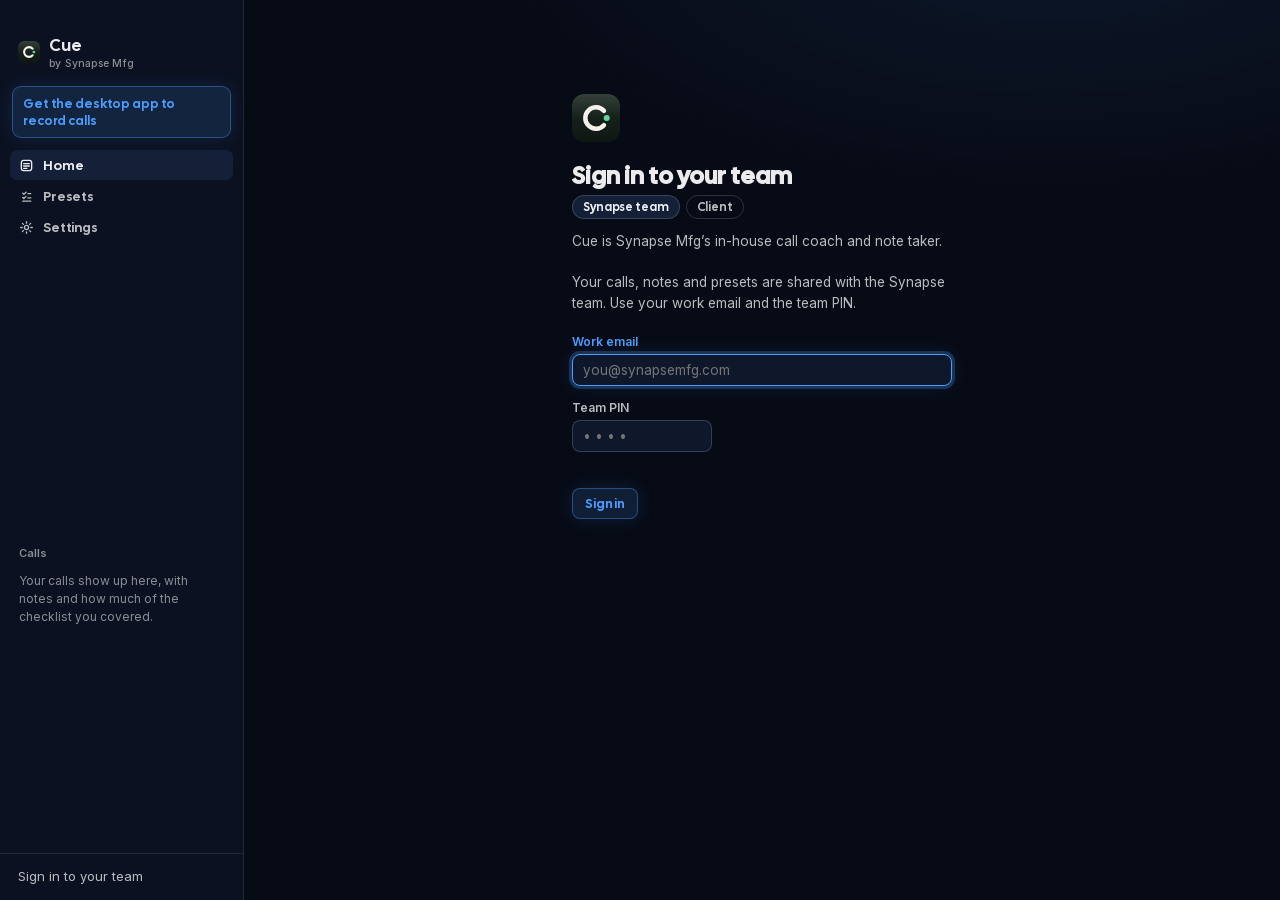
==== commit dccad21e: "Web app 0.7.27: security fixes Notes are rendered through an allowlist sanitizer and every page carr" ====
--- a/index.html
+++ b/index.html
@@ -5,6 +5,7 @@
 <meta name="viewport" content="width=device-width, initial-scale=1">
 <link rel="icon" href="assets/icon.png">
 <meta charset="utf-8">
+<meta http-equiv="Content-Security-Policy" content="default-src 'self'; script-src 'self'; style-src 'self'; img-src 'self' data: blob: https:; media-src 'self' blob: https://vnukfvbmimakiotsanjv.supabase.co; font-src 'self'; frame-src 'self'; object-src 'none'; base-uri 'none'; form-action 'none'; connect-src 'self' https://vnukfvbmimakiotsanjv.supabase.co wss://vnukfvbmimakiotsanjv.supabase.co https://api.anthropic.com https://api.elevenlabs.io wss://api.elevenlabs.io">
 <title>Cue</title>
 <link rel="stylesheet" href="theme.css">
 <link rel="stylesheet" href="app.css">
@@ -28,6 +29,7 @@
   <script src="config.js"></script>
   <script src="bridge.js"></script>
   <script src="vendor/marked.umd.js"></script>
+  <script src="md.js"></script>
   <script src="app.js"></script>
   <script src="team.js"></script>
   <script src="directory.js"></script>
--- a/app.css
+++ b/app.css
@@ -133,7 +133,7 @@
 .field { display: flex; flex-direction: column; gap: 5px; margin-bottom: 14px; }
 .field label, .lbl { font-size: 12px; font-weight: 600; color: var(--text-2); }
 .field .hint { font-size: 12px; color: var(--text-3); line-height: 1.45; }
-.input, .field input[type=text], .field input[type=password], .field textarea, .field select {
+.input, .field input[type=text], .field input[type=password], .field input[type=number], .field textarea, .field select {
   width: 100%; border: 1px solid var(--line-2); border-radius: 8px; padding: 7px 10px; background: var(--card); font-size: 13.5px; outline: none;
 }
 .input:focus, .field input:focus, .field textarea:focus, .field select:focus { border-color: var(--focus); }
@@ -557,3 +557,178 @@
 .devices li.pending { background: var(--amber-bg); border-radius: 10px; }
 .devices li.revoked { opacity: 0.6; }
 .devices .avatar { font-size: 14px; }
+
+/* Live tab: always in the nav, glows while a call is on */
+.live-nav { position: relative; }
+.live-nav.glow { color: var(--green); background: color-mix(in srgb, var(--green) 10%, transparent); box-shadow: 0 0 0 1px color-mix(in srgb, var(--green) 28%, transparent), 0 0 18px color-mix(in srgb, var(--green) 22%, transparent); animation: live-glow 2.4s ease-in-out infinite; }
+.live-nav.glow:hover, .live-nav.glow.on { color: var(--green); background: color-mix(in srgb, var(--green) 16%, transparent); }
+.live-count { margin-left: auto; min-width: 18px; height: 18px; padding: 0 5px; border-radius: 999px; background: var(--green); color: #04120c; font-size: 11px; font-weight: 700; display: inline-grid; place-items: center; }
+@keyframes live-glow { 0%, 100% { box-shadow: 0 0 0 1px color-mix(in srgb, var(--green) 28%, transparent), 0 0 10px color-mix(in srgb, var(--green) 12%, transparent); } 50% { box-shadow: 0 0 0 1px color-mix(in srgb, var(--green) 45%, transparent), 0 0 22px color-mix(in srgb, var(--green) 30%, transparent); } }
+.live-list { display: grid; gap: 8px; max-width: 760px; }
+.live-card { display: flex; align-items: center; gap: 14px; width: 100%; text-align: left; border: 1px solid color-mix(in srgb, var(--green) 30%, var(--line)); background: color-mix(in srgb, var(--green) 6%, var(--card)); border-radius: 12px; padding: 14px 16px; color: var(--text); }
+.live-card:hover { border-color: color-mix(in srgb, var(--green) 55%, var(--line)); }
+.live-card .grow { flex: 1; display: flex; flex-direction: column; gap: 2px; min-width: 0; }
+.live-card .grow b { font-size: 14px; font-weight: 600; }
+.live-card .grow span { font-size: 12.5px; color: var(--text-3); }
+.lw-dot { width: 9px; height: 9px; border-radius: 50%; background: var(--green); flex: none; animation: live-pulse 2s infinite; }
+.lw-time { font-variant-numeric: tabular-nums; font-size: 13px; color: var(--green); }
+.live-card .btn { pointer-events: none; }
+.live-empty { display: flex; flex-direction: column; align-items: center; gap: 6px; padding: 56px 20px; border: 1px dashed var(--line-2); border-radius: 14px; max-width: 760px; color: var(--text-3); font-size: 13px; text-align: center; }
+.live-empty b { color: var(--text); font-size: 15px; font-weight: 600; }
+.le-ring { width: 44px; height: 44px; border-radius: 50%; display: grid; place-items: center; background: var(--bg-hover); color: var(--text-3); margin-bottom: 6px; }
+.le-ring svg { width: 22px; height: 22px; }
+
+/* Share */
+.chip-btn.share-chip.on { color: var(--green); border-color: color-mix(in srgb, var(--green) 40%, transparent); }
+.ctx-menu { position: fixed; left: 0; top: 0; right: auto; min-width: 180px; z-index: 1000; }
+.flash { position: fixed; left: 50%; bottom: 22px; transform: translateX(-50%); z-index: 1001; background: var(--text); color: var(--bg); font-size: 13px; padding: 8px 14px; border-radius: 999px; box-shadow: 0 8px 24px rgba(0,0,0,0.25); animation: flash-in .18s ease-out; transition: opacity .3s, transform .3s; }
+.flash.out { opacity: 0; transform: translateX(-50%) translateY(6px); }
+@keyframes flash-in { from { opacity: 0; transform: translateX(-50%) translateY(6px); } }
+
+/* Hover actions on call rows: share, archive, delete */
+.call-item { position: relative; }
+.row-actions { display: none; flex: none; gap: 2px; margin-left: -4px; }
+.call-item:hover .row-actions, .call-item:focus-within .row-actions { display: inline-flex; }
+.call-item:hover .ci-time { display: none; }
+.ra-btn { width: 28px; height: 28px; display: inline-grid; place-items: center; border: 0; border-radius: 7px; background: transparent; color: var(--text-3); }
+.ra-btn svg { width: 15px; height: 15px; }
+.ra-btn:hover { background: color-mix(in srgb, var(--text) 9%, transparent); color: var(--text); }
+.ra-btn:last-child:hover { color: var(--red); }
+.ra-btn.busy { opacity: 0.5; }
+
+/* Archive / Deleted in the sidebar */
+.side-gap { height: 10px; }
+.bin-row { color: var(--text-2); }
+.bin-row .space-ico { display: inline-grid; width: 15px; height: 15px; color: var(--text-3); }
+.bin-row .space-ico svg { width: 15px; height: 15px; }
+.bin-row.drop { background: color-mix(in srgb, var(--accent, #4a9eff) 14%, transparent); }
+
+/* Deleted page */
+.trash-list { display: grid; gap: 6px; max-width: 820px; }
+.trash-row { display: flex; align-items: center; gap: 12px; padding: 11px 14px; border: 1px solid var(--line); border-radius: 11px; background: var(--card); }
+.trash-row .grow { display: flex; flex-direction: column; gap: 2px; min-width: 0; }
+.trash-row .grow b { font-size: 13.5px; font-weight: 600; overflow: hidden; text-overflow: ellipsis; white-space: nowrap; }
+.trash-row .grow span { font-size: 12px; color: var(--text-3); }
+.trash-days { font-size: 12px; color: var(--text-3); white-space: nowrap; font-variant-numeric: tabular-nums; }
+.btn.danger-btn { color: var(--red); border-color: color-mix(in srgb, var(--red) 40%, transparent); }
+.flash { display: inline-flex; align-items: center; gap: 12px; }
+.flash-undo { border: 0; background: transparent; color: inherit; font-weight: 700; text-decoration: underline; text-underline-offset: 2px; padding: 0; font-size: 13px; }
+
+/* Settings a teammate can read but not change */
+.panel.locked { opacity: 0.72; }
+.panel.locked .btn.allow { opacity: 1; }
+.grid-2 { display: grid; grid-template-columns: 1fr 1fr; gap: 0 14px; }
+.banner-link { width: 100%; text-align: left; cursor: pointer; color: var(--text-2); } .banner-link:hover { border-color: var(--line-2); color: var(--text); } .banner-link b { color: var(--text); font-weight: 600; }
+
+/* Product demo: a card on Home and a full-screen player */
+.demo-card { display: flex; align-items: center; gap: 16px; padding: 12px 14px 12px 12px; margin-bottom: 18px; border: 1px solid color-mix(in srgb, var(--accent, #4a9eff) 30%, var(--line)); border-radius: 14px; background: color-mix(in srgb, var(--accent, #4a9eff) 6%, var(--card)); cursor: pointer; transition: border-color .15s, transform .15s; }
+.demo-card:hover { border-color: color-mix(in srgb, var(--accent, #4a9eff) 55%, var(--line)); transform: translateY(-1px); }
+.demo-card .grow { display: flex; flex-direction: column; gap: 3px; min-width: 0; }
+.demo-card .grow b { font-family: var(--font-head, inherit); font-size: 15px; color: var(--text); }
+.demo-card .grow span { font-size: 12.5px; color: var(--text-3); }
+.demo-thumb { position: relative; flex: none; width: 128px; height: 72px; border-radius: 9px; overflow: hidden; background: #070b16; }
+.demo-thumb img { width: 100%; height: 100%; object-fit: cover; display: block; }
+.demo-play { position: absolute; left: 50%; top: 50%; width: 30px; height: 30px; margin: -15px 0 0 -15px; border-radius: 50%; background: rgba(255,255,255,.92); box-shadow: 0 4px 14px rgba(0,0,0,.4); }
+.demo-play::after { content: ''; position: absolute; left: 12px; top: 9px; border-left: 10px solid #070b16; border-top: 6px solid transparent; border-bottom: 6px solid transparent; }
+.demo-shade { position: fixed; inset: 0; z-index: 2000; background: rgba(3,6,12,.78); backdrop-filter: blur(6px); display: grid; place-items: center; padding: 40px; animation: flash-in .2s ease-out; }
+.demo-player { position: relative; width: min(1280px, 100%); aspect-ratio: 16 / 9; border-radius: 14px; overflow: hidden; box-shadow: 0 30px 90px rgba(0,0,0,.6); background: #000; }
+.demo-player video { width: 100%; height: 100%; display: block; }
+.demo-close { position: absolute; top: 10px; right: 10px; width: 34px; height: 34px; border-radius: 50%; border: 0; background: rgba(0,0,0,.55); color: #fff; font-size: 22px; line-height: 1; }
+.demo-close:hover { background: rgba(0,0,0,.8); }
+
+/* Presets: see it on a call, advanced */
+.try-panel { border-color: color-mix(in srgb, var(--green) 30%, var(--line)); background: color-mix(in srgb, var(--green) 5%, var(--card)); }
+.try-head { display: flex; align-items: center; gap: 12px; }
+.try-head .grow { display: flex; flex-direction: column; gap: 3px; min-width: 0; }
+.try-head .grow b { font-size: 14px; color: var(--text); }
+.try-head .grow span { font-size: 12.5px; color: var(--text-3); line-height: 1.45; }
+.advanced > summary { cursor: pointer; color: var(--text-2); font-size: 13px; margin: 0 0 10px; }
+.stage-grid { display: grid; grid-template-columns: repeat(3, 1fr); gap: 8px; margin: 6px 0 6px; }
+.stage-cell { display: flex; align-items: center; justify-content: space-between; gap: 8px; border: 1px solid var(--line); border-radius: 9px; padding: 6px 8px 6px 11px; font-size: 13px; color: var(--text-2); }
+.num-in { width: 64px; text-align: right; }
+.num-in::placeholder { color: var(--text-3); opacity: .55; }
+.preview-bar { position: fixed; left: 50%; bottom: 18px; transform: translateX(-50%); z-index: 1500; width: min(620px, calc(100% - 32px)); background: var(--card); border: 1px solid color-mix(in srgb, var(--green) 35%, var(--line-2)); border-radius: 14px; box-shadow: 0 14px 40px rgba(0,0,0,.35); padding: 10px 12px 10px; animation: flash-in .18s ease-out; }
+.pv-top { display: flex; align-items: center; gap: 8px; }
+.pv-top .grow { display: flex; flex-direction: column; min-width: 0; }
+.pv-top .grow b { font-size: 13px; color: var(--text); }
+.pv-top .grow span { font-size: 12.5px; color: var(--text-2); white-space: nowrap; overflow: hidden; text-overflow: ellipsis; }
+.pv-top .icon-btn { min-width: 30px; height: 30px; border-radius: 8px; border: 1px solid var(--line); background: transparent; color: var(--text-2); font-size: 11px; }
+.pv-top .icon-btn:hover { color: var(--text); background: var(--bg-hover); }
+.pv-dot { width: 8px; height: 8px; border-radius: 50%; background: var(--green); animation: live-pulse 2s infinite; flex: none; }
+.pv-steps { display: flex; gap: 4px; margin-top: 9px; }
+.pv-step { flex: 1; height: 5px; border: 0; padding: 0; border-radius: 3px; background: var(--line-2); cursor: pointer; }
+.pv-step.past { background: color-mix(in srgb, var(--green) 45%, var(--line-2)); }
+.pv-step.on { background: var(--green); }
+
+.try-head { flex-wrap: wrap; }
+.try-head .grow { flex: 1 1 260px; }
+.try-head .btn { flex: none; white-space: nowrap; }
+.preview-bar { left: calc(50% + 122px); width: min(620px, calc(100% - 276px)); }
+.try-btns { display: flex; flex-direction: column; gap: 6px; flex: none; }
+.try-btns .btn { width: 100%; }
+.field input.num-in { width: 70px; padding-top: 5px; padding-bottom: 5px; }
+.advanced { margin-bottom: 18px; }
+.advanced > summary { font-size: 13px; font-weight: 600; color: var(--text-3); letter-spacing: .02em; }
+
+/* Select box on call rows: shown on hover, or on every row once something is selected */
+.ci-lead { position: relative; flex: none; display: inline-grid; }
+.ci-check { position: absolute; inset: 0; display: none; place-items: center; border-radius: 8px; border: 1.5px solid var(--line-2); background: var(--card); color: transparent; cursor: pointer; }
+.ci-check svg { width: 14px; height: 14px; }
+.call-item:hover .ci-check, body.has-selection .call-item .ci-check { display: grid; }
+.ci-check:hover { border-color: var(--text-3); }
+.call-item.selected .ci-check { display: grid; background: var(--accent, #4a9eff); border-color: var(--accent, #4a9eff); color: #fff; }
+.sel-bar, .sel-bar * { white-space: nowrap; }
+.sel-bar .chip-select { max-width: 200px; }
+
+/* What wins */
+.oc-pill { display: inline-block; font-size: 10.5px; font-weight: 700; letter-spacing: .02em; padding: 1px 6px; border-radius: 999px; margin-right: 6px; vertical-align: 1px; }
+.oc-pill.won { background: color-mix(in srgb, var(--green) 18%, transparent); color: var(--green); }
+.oc-pill.lost { background: color-mix(in srgb, var(--red) 16%, transparent); color: var(--red); }
+.oc-pick { display: inline-flex; border: 1px solid var(--line-2); border-radius: 999px; overflow: hidden; }
+.oc-btn { border: 0; background: transparent; color: var(--text-3); font-size: 12px; padding: 3px 9px; }
+.oc-btn + .oc-btn { border-left: 1px solid var(--line-2); }
+.oc-btn:hover { color: var(--text); background: var(--bg-hover); }
+.oc-btn.on.won { background: color-mix(in srgb, var(--green) 18%, transparent); color: var(--green); }
+.oc-btn.on.lost { background: color-mix(in srgb, var(--red) 16%, transparent); color: var(--red); }
+.oc-btn.on.open { background: var(--bg-hover); color: var(--text); }
+.wins-sync { display: flex; align-items: center; gap: 8px; font-size: 12.5px; color: var(--text-3); margin: -6px 0 16px; }
+.wins-sync .dot { width: 7px; height: 7px; border-radius: 50%; background: var(--green); }
+.wins-sync .dot.busy { background: var(--amber); animation: live-pulse 1.4s infinite; }
+.wins-sync .dot.bad { background: var(--red); }
+.tabs-row { display: flex; flex-wrap: wrap; gap: 6px; margin-bottom: 14px; }
+.wins-sum { display: grid; grid-template-columns: repeat(5, 1fr); gap: 8px; margin-bottom: 16px; }
+.ws { border: 1px solid var(--line); background: var(--card); border-radius: 12px; padding: 12px 12px 10px; display: flex; flex-direction: column; gap: 3px; }
+.ws b { font-family: var(--font-head, inherit); font-size: 22px; color: var(--text); }
+.ws span { font-size: 11.5px; color: var(--text-3); line-height: 1.35; }
+.ws.won b { color: var(--green); } .ws.lost b { color: var(--red); }
+.wins-table { display: grid; gap: 4px; margin-bottom: 20px; }
+.wt-row { display: grid; grid-template-columns: 1.6fr 1fr 1fr; gap: 14px; align-items: center; padding: 9px 12px; border: 1px solid var(--line); border-radius: 10px; background: var(--card); }
+.wt-label { font-size: 13px; color: var(--text); display: flex; flex-direction: column; gap: 3px; }
+.wt-sub { font-size: 11.5px; color: var(--text-3); }
+.wt-cell { display: flex; flex-direction: column; gap: 4px; }
+.wt-cell small { font-size: 11.5px; color: var(--text-3); font-variant-numeric: tabular-nums; }
+.wb { display: block; height: 6px; border-radius: 3px; background: var(--line); overflow: hidden; }
+.wb i { display: block; height: 100%; border-radius: 3px; }
+.wb.won i { background: var(--green); } .wb.lost i { background: var(--red); }
+.w-tag { align-self: flex-start; font-size: 10.5px; font-weight: 600; padding: 1px 7px; border-radius: 999px; background: var(--bg-hover); color: var(--text-3); }
+.w-tag.good { background: color-mix(in srgb, var(--green) 16%, transparent); color: var(--green); }
+.w-tag.bad { background: color-mix(in srgb, var(--red) 14%, transparent); color: var(--red); }
+.beat-stat { font-size: 11px; color: var(--text-3); margin-left: 8px; }
+.beat-stat.good { color: var(--green); } .beat-stat.bad { color: var(--red); }
+@media (max-width: 900px) { .wins-sum { grid-template-columns: repeat(2, 1fr); } }
+
+/* Admin → Names from your records */
+.ctx-row { display: flex; align-items: center; gap: 10px; padding: 9px 0; border-top: 1px solid var(--line); font-size: 13px; }
+.ctx-row b { width: 110px; flex: none; }
+.ctx-row .grow { color: var(--text-3); font-size: 12.5px; }
+.ctx-row .dot { width: 8px; height: 8px; border-radius: 50%; background: var(--line-2); flex: none; }
+.ctx-row .dot.ok { background: var(--green); } .ctx-row .dot.bad { background: var(--amber); }
+.ctx-slack { margin: 4px 0 10px 18px; }
+
+/* Admin → Clients */
+.invite-row { display: grid; grid-template-columns: 1fr 1.3fr 1fr auto; gap: 8px; margin-bottom: 8px; }
+.invite-box { border: 1px solid var(--line-2); border-radius: 10px; padding: 12px; margin: 6px 0 12px; display: grid; gap: 8px; }
+.invite-box pre { white-space: pre-wrap; font: 12.5px/1.5 Inter, system-ui, sans-serif; color: var(--text-2); margin: 0; background: var(--bg-hover); border-radius: 8px; padding: 10px; }
+.client-org { margin-top: 12px; }
+.client-org > b { font-size: 13px; }
+@media (max-width: 760px) { .invite-row { grid-template-columns: 1fr; } }
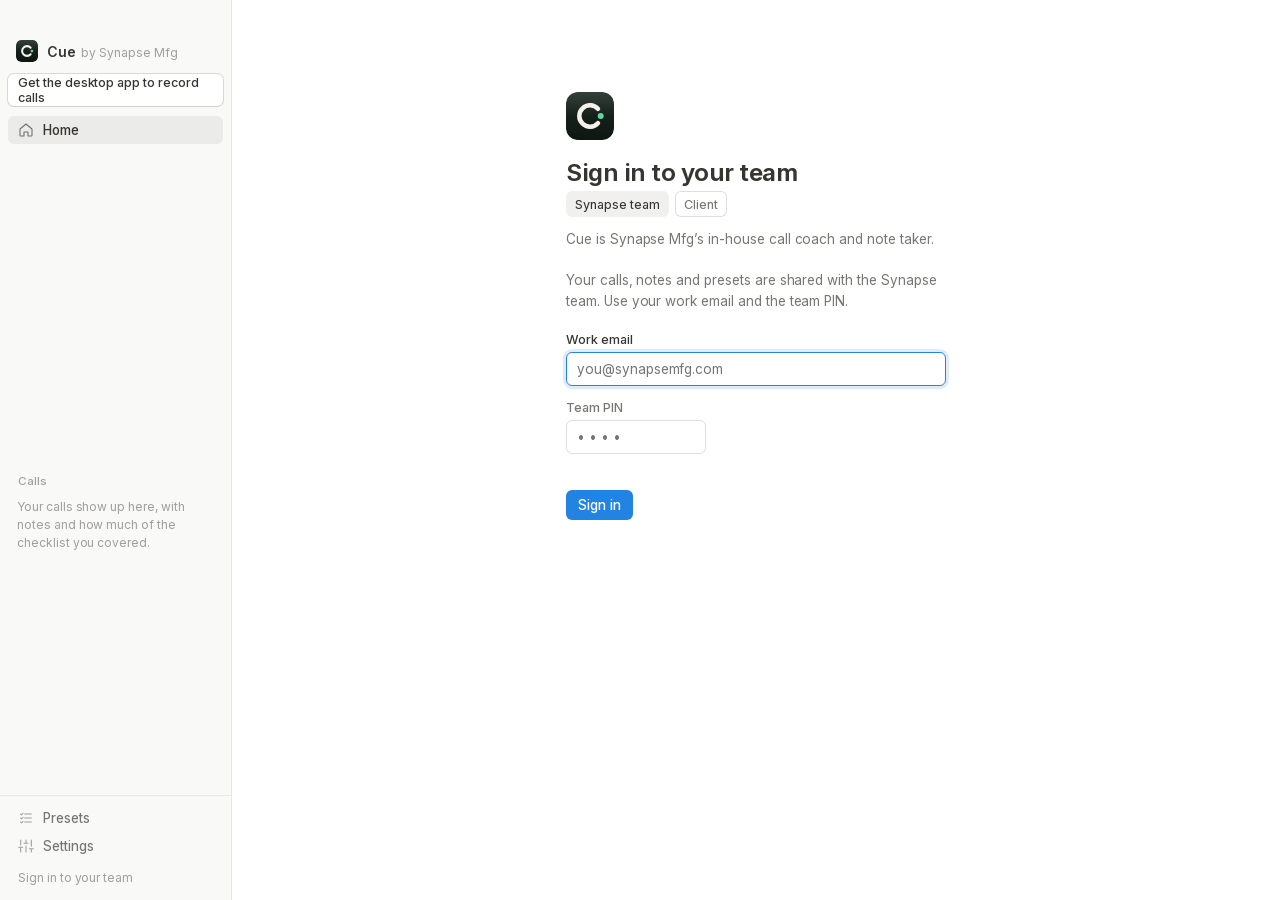
==== commit f1c10a3b: "Cue 0.7.29: Master Inbox look, icon picker instead of emoji, new video Co-Authored-By: Claude Opus 5" ====
--- a/index.html
+++ b/index.html
@@ -20,6 +20,7 @@
     <div id="folders" class="folders"></div>
     <div class="side-label" id="calls-label">Calls</div>
     <div id="call-list" class="call-list"></div>
+    <nav id="foot-nav"></nav>
     <div id="account" class="account"></div>
   </aside>
   <main id="main">
@@ -31,6 +32,8 @@
   <script src="vendor/marked.umd.js"></script>
   <script src="md.js"></script>
   <script src="app.js"></script>
+  <script src="icons.js"></script>
+  <script src="icon-picker.js"></script>
   <script src="team.js"></script>
   <script src="directory.js"></script>
   <script src="notepad.js"></script>
--- a/theme.css
+++ b/theme.css
@@ -1,66 +1,83 @@
-/* Synapse brand (matches synapsemfg.com): deep navy, soft white text, electric
-   blue accent, green for live/success, Cal Sans headings over Inter. */
+/* Same look as the Master Inbox (inbox.synapsemfg.com): Notion's palette and
+   Inter, with three themes. Light is the default; Dark is Notion's dark;
+   Synapse is the navy of synapsemfg.com. */
 @import url('fonts/fonts.css');
 
-:root {
-  --bg: #070b16;
-  --bg-sunk: #0b1120;
-  --bg-hover: #142038;
-  --card: #0f182b;
-  --text: rgba(255, 255, 255, 0.92);
-  --text-2: rgba(255, 255, 255, 0.72);
-  --text-3: rgba(255, 255, 255, 0.52);
-  --line: rgba(255, 255, 255, 0.10);
-  --line-2: rgba(255, 255, 255, 0.16);
-  --accent: #4a9eff;
-  --accent-bg: rgba(74, 158, 255, 0.14);
-  --accent-line: rgba(74, 158, 255, 0.38);
-  --accent-glow: rgba(74, 158, 255, 0.28);
-  --green: #34d399;
-  --green-bg: rgba(52, 211, 153, 0.12);
-  --amber: #fbbf24;
-  --amber-bg: rgba(251, 191, 36, 0.10);
-  --amber-line: rgba(251, 191, 36, 0.35);
-  --red: #f87171;
-  --focus: #4a9eff;
+:root, :root[data-theme="light"] {
+  --bg: #ffffff;
+  --bg-sunk: #f9f9f8;
+  --bg-hover: rgba(55, 53, 47, 0.045);
+  --active: rgba(55, 53, 47, 0.075);
+  --card: #ffffff;
+  --text: #37352f;
+  --text-2: rgba(55, 53, 47, 0.68);
+  --text-3: rgba(55, 53, 47, 0.46);
+  --text-4: rgba(55, 53, 47, 0.28);
+  --line: rgba(55, 53, 47, 0.09);
+  --line-2: rgba(55, 53, 47, 0.16);
+  --accent: #2383e2;
+  --accent-bg: rgba(35, 131, 226, 0.08);
+  --accent-line: rgba(35, 131, 226, 0.35);
+  --accent-glow: transparent;
+  --green: #448361;
+  --green-bg: #edf3ec;
+  --amber: #cb912f;
+  --amber-bg: #fbf3db;
+  --amber-line: rgba(203, 145, 47, 0.35);
+  --red: #e03e3e;
+  --red-bg: #fdebec;
+  --focus: #2383e2;
   --radius: 10px;
   --ease: cubic-bezier(0.16, 1, 0.3, 1);
-  --font: 'Inter', -apple-system, BlinkMacSystemFont, "Segoe UI", sans-serif;
-  --font-display: 'Cal Sans', 'Inter', -apple-system, sans-serif;
+  --font: 'Inter', ui-sans-serif, -apple-system, BlinkMacSystemFont, "Segoe UI", Helvetica, Arial, sans-serif;
+  --font-display: var(--font);
+  --pop: 0 0 0 1px rgba(15, 15, 15, 0.05), 0 3px 6px rgba(15, 15, 15, 0.08), 0 9px 24px rgba(15, 15, 15, 0.14);
+  --ink: #2f3437;
+  --ink-fg: #ffffff;
+  --btn-bg: #2383e2; --btn-fg: #ffffff; --btn-line: transparent; --btn-bg-hover: #0b6fd0;
+  --btn-glow: none; --btn-glow-hover: none;
+  --page-glow: none;
+  /* Notion colours for icons, tags and dots */
+  --ic-gray: #91918e; --ic-brown: #9f6b53; --ic-orange: #d9730d; --ic-yellow: #cb912f; --ic-green: #448361;
+  --ic-blue: #337ea9; --ic-purple: #9065b0; --ic-pink: #c14c8a; --ic-red: #d44c47;
+  color-scheme: light;
+}
+:root[data-theme="dark"] {
+  --bg: #191919; --bg-sunk: #202020; --bg-hover: rgba(255, 255, 255, 0.05); --active: rgba(255, 255, 255, 0.085); --card: #252525;
+  --text: rgba(255, 255, 255, 0.86); --text-2: rgba(255, 255, 255, 0.6); --text-3: rgba(255, 255, 255, 0.42); --text-4: rgba(255, 255, 255, 0.24);
+  --line: rgba(255, 255, 255, 0.08); --line-2: rgba(255, 255, 255, 0.14);
+  --accent: #2383e2; --accent-bg: rgba(35, 131, 226, 0.16); --accent-line: rgba(35, 131, 226, 0.45); --accent-glow: transparent;
+  --green: #5ba37b; --green-bg: #213a2c; --amber: #ca984d; --amber-bg: #463720; --amber-line: rgba(202, 152, 77, 0.4);
+  --red: #e5675f; --red-bg: rgba(229, 103, 95, 0.13); --focus: #2383e2;
+  --pop: 0 0 0 1px rgba(255, 255, 255, 0.08), 0 8px 28px rgba(0, 0, 0, 0.5);
+  --ink: #ededed; --ink-fg: #191919;
+  --btn-bg: #2383e2; --btn-fg: #ffffff; --btn-line: transparent; --btn-bg-hover: #3a91e8; --btn-glow: none; --btn-glow-hover: none;
+  --page-glow: none;
+  --ic-gray: #9b9b9b; --ic-brown: #ba856f; --ic-orange: #d0844f; --ic-yellow: #ca984d; --ic-green: #5ba37b;
+  --ic-blue: #5e9bd6; --ic-purple: #a77fd6; --ic-pink: #d56aa0; --ic-red: #e06560;
+  color-scheme: dark;
+}
+:root[data-theme="synapse"] {
+  --bg: #070b16; --bg-sunk: #0b1120; --bg-hover: rgba(122, 162, 255, 0.07); --active: rgba(122, 162, 255, 0.12); --card: #0f182b;
+  --text: rgba(255, 255, 255, 0.92); --text-2: rgba(255, 255, 255, 0.7); --text-3: rgba(255, 255, 255, 0.5); --text-4: rgba(255, 255, 255, 0.28);
+  --line: rgba(255, 255, 255, 0.08); --line-2: rgba(255, 255, 255, 0.14);
+  --accent: #4a9eff; --accent-bg: rgba(74, 158, 255, 0.14); --accent-line: rgba(74, 158, 255, 0.38); --accent-glow: rgba(74, 158, 255, 0.28);
+  --green: #34d399; --green-bg: rgba(52, 211, 153, 0.12); --amber: #fbbf24; --amber-bg: rgba(251, 191, 36, 0.10); --amber-line: rgba(251, 191, 36, 0.35);
+  --red: #f87171; --red-bg: rgba(248, 113, 113, 0.12); --focus: #4a9eff;
+  --pop: 0 0 0 1px rgba(255, 255, 255, 0.08), 0 10px 32px rgba(0, 0, 0, 0.6);
+  --ink: #142038; --ink-fg: rgba(255, 255, 255, 0.92);
+  --btn-bg: rgba(74, 158, 255, 0.14); --btn-fg: #4a9eff; --btn-line: transparent; --btn-bg-hover: rgba(74, 158, 255, 0.22);
+  --btn-glow: inset 0 0 0 1px rgba(74, 158, 255, 0.38), 0 0 18px rgba(74, 158, 255, 0.14);
+  --btn-glow-hover: inset 0 0 0 1px rgba(74, 158, 255, 0.45), 0 0 28px rgba(74, 158, 255, 0.28);
+  --page-glow: radial-gradient(900px 420px at 78% -8%, rgba(74, 158, 255, 0.07), transparent 62%);
+  --ic-gray: #94a3b8; --ic-brown: #c9a08a; --ic-orange: #fb923c; --ic-yellow: #fbbf24; --ic-green: #34d399;
+  --ic-blue: #4a9eff; --ic-purple: #a78bfa; --ic-pink: #f472b6; --ic-red: #f87171;
   color-scheme: dark;
 }
 
-/* Primary buttons per theme: Synapse uses the site's tinted blue with a glow;
-   Light and Dark use solid ink. */
-:root {
-  --btn-bg: var(--accent-bg); --btn-fg: var(--accent); --btn-line: var(--accent-line);
-  --btn-glow: 0 0 18px rgba(74, 158, 255, 0.14); --btn-glow-hover: 0 0 0 1px rgba(74, 158, 255, 0.45), 0 0 28px var(--accent-glow);
-  --btn-bg-hover: rgba(74, 158, 255, 0.22);
-  --page-glow: radial-gradient(900px 420px at 78% -8%, rgba(74, 158, 255, 0.09), transparent 62%);
-}
-:root[data-theme="dark"] {
-  --bg: #1c1b19; --bg-sunk: #161513; --bg-hover: #2a2926; --card: #23221f;
-  --text: #ecebe6; --text-2: #b3afa6; --text-3: #7c786f;
-  --line: rgba(236, 235, 230, 0.09); --line-2: rgba(236, 235, 230, 0.17);
-  --accent: #7cc196; --accent-bg: #1f3327; --accent-line: rgba(124, 193, 150, 0.35); --accent-glow: transparent;
-  --green: #7cc196; --green-bg: #1f3327; --amber: #e8b866; --amber-bg: #33280f; --amber-line: #5c4619; --red: #e58a80; --focus: #7cc196;
-  --btn-bg: #ecebe6; --btn-fg: #1c1b19; --btn-line: transparent; --btn-glow: none; --btn-glow-hover: none; --btn-bg-hover: #ffffff;
-  --page-glow: none;
-  color-scheme: dark;
-}
-:root[data-theme="light"] {
-  --bg: #fbfaf7; --bg-sunk: #f3f1ec; --bg-hover: #ece9e2; --card: #ffffff;
-  --text: #22211e; --text-2: #5f5c55; --text-3: #9a968c;
-  --line: rgba(34, 33, 30, 0.09); --line-2: rgba(34, 33, 30, 0.16);
-  --accent: #3c7a52; --accent-bg: #e7f1ea; --accent-line: rgba(60, 122, 82, 0.3); --accent-glow: transparent;
-  --green: #3c7a52; --green-bg: #e7f1ea; --amber: #8a5a12; --amber-bg: #fbf1de; --amber-line: #ecd3a3; --red: #a23b32; --focus: #3c7a52;
-  --btn-bg: #22211e; --btn-fg: #fbfaf7; --btn-line: transparent; --btn-glow: none; --btn-glow-hover: none; --btn-bg-hover: #000000;
-  --page-glow: none;
-  color-scheme: light;
-}
-
 * { box-sizing: border-box; }
-html, body { margin: 0; padding: 0; font-family: var(--font); color: var(--text); -webkit-font-smoothing: antialiased; }
-button { font: inherit; color: inherit; cursor: pointer; }
-input, textarea, select { font: inherit; color: inherit; }
+html, body { margin: 0; padding: 0; font-family: var(--font); color: var(--text); -webkit-font-smoothing: antialiased; font-feature-settings: 'cv11', 'ss01'; letter-spacing: -0.003em; }
+button { font: inherit; color: inherit; cursor: pointer; letter-spacing: inherit; }
+input, textarea, select { font: inherit; color: inherit; letter-spacing: inherit; }
+::selection { background: rgba(35, 131, 226, 0.22); }
 :focus-visible { outline: 2px solid var(--focus); outline-offset: 2px; }
--- a/app.css
+++ b/app.css
@@ -479,45 +479,18 @@
 .call-top .chip-select { width: auto; max-width: 240px; field-sizing: content; padding-right: 22px; }
 .ask.dock .ask-bar .btn { display: none; }
 
-/* ---- synapsemfg.com look ---- */
+/* ---- page basics ---- */
 html, body { background: var(--bg); }
 #main { background: var(--page-glow), var(--bg); }
 #side { background: var(--bg-sunk); }
-h1.page, .title-input, .brand, .np-tabs button.on, .dlg-title { font-family: var(--font-display); font-weight: 400; letter-spacing: 0; }
-.title-input { font-weight: 400; }
-.brand { font-weight: 400; font-size: 17px; }
-/* primary actions: tinted blue with a soft glow, like the site's CTAs */
-.btn.primary, .start-btn { background: var(--btn-bg); color: var(--btn-fg); border: 1px solid var(--btn-line); box-shadow: var(--btn-glow); transition: box-shadow 0.25s var(--ease), background 0.2s; }
-.btn.primary:hover, .start-btn:hover { background: var(--btn-bg-hover); box-shadow: var(--btn-glow-hover); }
-/* Buttons, navigation and tabs use the headline face (Cal Sans), like "We book the buyer." */
-.start-btn, .btn, .nav-item, .tabs .tab, .np-tabs button, .link-btn, .chip-btn, .day-label, .panel h3, .section-head h2 { font-family: var(--font-display); font-weight: 400; letter-spacing: -0.01em; }
-.start-btn { font-size: 14px; }
-.nav-item { font-size: 13.5px; }
-.nav-item.on { font-weight: 400; }
-.start-btn.live { background: var(--green-bg); color: var(--green); border-color: rgba(52, 211, 153, 0.35); box-shadow: 0 0 18px rgba(52, 211, 153, 0.15); }
-.btn { border-color: var(--line-2); background: transparent; }
-.nav-item.on, .call-item.selected { background: var(--bg-hover); }
-.chip, .chip-btn { border-color: var(--line-2); }
-.ask-input, .input, .search { background: var(--bg-sunk); border-color: var(--line-2); }
-.ask-input:focus, .input:focus { border-color: var(--accent-line); box-shadow: 0 0 0 3px rgba(74, 158, 255, 0.12); }
-/* live dot pulses like the site's "live" badge */
-.live-dot { box-shadow: 0 0 0 0 rgba(52, 211, 153, 0.5); animation: live-pulse 2s infinite; }
-@keyframes live-pulse { 70% { box-shadow: 0 0 0 7px rgba(52, 211, 153, 0); } 100% { box-shadow: 0 0 0 0 rgba(52, 211, 153, 0); } }
-/* pages fade up as you move between them */
-#view.enter > * { animation: fade-up 0.45s var(--ease) both; }
-#view.enter > *:nth-child(2) { animation-delay: 0.03s; }
-#view.enter > *:nth-child(3) { animation-delay: 0.06s; }
-#view.enter > *:nth-child(n+4) { animation-delay: 0.09s; }
-@keyframes fade-up { from { opacity: 0; transform: translateY(8px); } to { opacity: 1; transform: none; } }
+/* live dot pulses */
+.live-dot { box-shadow: 0 0 0 0 color-mix(in srgb, var(--green) 50%, transparent); animation: live-pulse 2s infinite; }
+@keyframes live-pulse { 70% { box-shadow: 0 0 0 7px transparent; } 100% { box-shadow: 0 0 0 0 transparent; } }
+/* pages rise in as you move between them (like the Master Inbox) */
+#view.enter > * { animation: fade-up 0.2s ease both; }
+@keyframes fade-up { from { opacity: 0; transform: translateY(6px); } to { opacity: 1; transform: none; } }
 .cu-row.now { background: var(--green-bg); }
 .share-box, .beats, .ask-a, .nudge-bar { background: var(--card); }
-
-/* theme picker */
-.theme-pick { display: flex; gap: 10px; }
-.theme-pick button { flex: 1; border: 1px solid var(--line-2); background: transparent; border-radius: 12px; padding: 10px; display: grid; gap: 8px; text-align: left; font-family: var(--font-display); }
-.theme-pick button.on { border-color: var(--accent); box-shadow: 0 0 0 1px var(--accent); }
-.theme-pick .sw { height: 46px; border-radius: 8px; border: 1px solid rgba(127,127,127,0.25); display: flex; align-items: flex-end; padding: 6px; gap: 4px; }
-.theme-pick .sw i { height: 8px; border-radius: 4px; display: block; }
 
 /* ---- obvious focus: you can always tell where you're typing ---- */
 input:not([type="checkbox"]):not([type="radio"]):not([type="range"]), textarea, select { transition: border-color 0.15s, box-shadow 0.15s, background-color 0.15s; caret-color: var(--accent); }
@@ -525,9 +498,9 @@
   outline: none;
   border-color: var(--accent) !important;
   background-color: var(--card) !important;
-  box-shadow: 0 0 0 3px color-mix(in srgb, var(--accent) 24%, transparent), 0 0 18px color-mix(in srgb, var(--accent) 14%, transparent) !important;
-}
-.field:focus-within > label { color: var(--accent); }
+  box-shadow: 0 0 0 3px color-mix(in srgb, var(--accent) 15%, transparent) !important;
+}
+.field:focus-within > label { color: var(--text); }
 .title-input:focus { box-shadow: none !important; background-color: transparent !important; border-color: transparent !important; }
 .notepad:focus { box-shadow: inset 2px 0 0 var(--accent) !important; padding-left: 12px; transition: padding 0.15s; }
 
@@ -732,3 +705,228 @@
 .client-org { margin-top: 12px; }
 .client-org > b { font-size: 13px; }
 @media (max-width: 760px) { .invite-row { grid-template-columns: 1fr; } }
+
+/* =====================================================================
+   Master Inbox look (inbox.synapsemfg.com): Notion-style. Same sizes,
+   spacing and controls as the inbox, so the two Synapse apps match.
+   ===================================================================== */
+
+/* sidebar */
+#side { width: 232px; padding: 0 8px; border-right: 1px solid var(--line); }
+.brand { gap: 9px; height: 34px; padding: 0 8px; margin: -4px 0 6px; font-family: var(--font); font-weight: 600; font-size: 14px; letter-spacing: -0.01em; }
+.brand .logo { width: 22px; height: 22px; border-radius: 5px; }
+.brand .by { display: inline; margin: 0 0 0 5px; font-family: var(--font); font-weight: 400; font-size: 12px; color: var(--text-3); letter-spacing: 0; }
+.start-wrap { margin: 0 0 10px; }
+.start-btn {
+  justify-content: flex-start; gap: 8px; height: 32px; padding: 0 10px; border: 0; border-radius: 6px;
+  background: var(--card); color: var(--text); font-family: var(--font); font-weight: 500; font-size: 13.5px; letter-spacing: inherit;
+  box-shadow: 0 0 0 1px var(--line-2), 0 1px 2px rgba(15, 15, 15, 0.04); transition: box-shadow 0.1s, background 0.1s;
+}
+.start-btn:hover { opacity: 1; background: var(--card); box-shadow: 0 0 0 1px var(--line-2), 0 2px 4px rgba(15, 15, 15, 0.07); }
+.start-btn svg { width: 16px; height: 16px; color: var(--text-2); }
+.start-btn .kbd { margin-left: auto; }
+.start-btn.live { background: var(--green-bg); color: var(--green); box-shadow: 0 0 0 1px color-mix(in srgb, var(--green) 30%, transparent); }
+a.start-btn.web-get { justify-content: center; font-size: 12.5px; }
+.kbd { font-size: 11px; font-weight: 400; color: var(--text-3); border: 1px solid var(--line-2); border-radius: 4px; padding: 0 4px; line-height: 16px; font-family: var(--font); }
+nav { gap: 0; margin-bottom: 2px; }
+.nav-item {
+  height: 28px; padding: 0 10px; gap: 9px; border-radius: 6px; font-family: var(--font); font-size: 13.5px; font-weight: 450;
+  letter-spacing: inherit; color: var(--text-2); transition: background 0.1s;
+}
+.nav-item svg { width: 16px; height: 16px; color: var(--text-3); }
+.nav-item:hover { background: var(--bg-hover); color: var(--text-2); }
+.nav-item.on { background: var(--active); color: var(--text); font-weight: 500; }
+.nav-item.on svg { color: var(--text-2); }
+.side-label { font-size: 11.5px; font-weight: 500; color: var(--text-3); padding: 14px 10px 4px; letter-spacing: 0; }
+.side-label.row-label { height: auto; padding: 14px 4px 4px 10px; margin: 0; line-height: 20px; }
+.folder-row { min-height: 28px; padding: 0 4px; gap: 4px; border-radius: 6px; font-size: 13.5px; color: var(--text-2); }
+.folder-row:hover { background: var(--bg-hover); color: var(--text-2); }
+.folder-row.on { background: var(--active); color: var(--text); box-shadow: none; font-weight: 500; }
+.folder-row.drop { background: var(--accent-bg); box-shadow: inset 0 0 0 1.5px var(--accent); }
+.folder-row .n { font-size: 12px; }
+.space-row .grow { font-weight: 500; color: var(--text-2); }
+.folder-row.on.space-row .grow { color: var(--text); }
+.folder-ico, .folder-ico svg { width: 16px; height: 16px; color: var(--text-3); }
+.icon-btn-f { width: 22px; height: 22px; border-radius: 4px; color: var(--text-3); }
+.icon-btn-f:hover { background: var(--active); }
+.space-ico, .space-letter { width: 16px; height: 16px; }
+.space-letter { background: var(--active); color: var(--text-2); border-radius: 4px; font-size: 10px; }
+.bin-row .space-ico, .bin-row .space-ico svg { width: 16px; height: 16px; }
+.lock-ico svg { width: 15px; height: 15px; }
+.mini-btn { width: 22px; height: 22px; border-radius: 4px; }
+.mini-btn svg { width: 14px; height: 14px; }
+#foot-nav { display: flex; flex-direction: column; gap: 0; margin: 0 -8px; padding: 8px 8px 0; border-top: 1px solid var(--line); }
+#foot-nav:empty { display: none; }
+.account { border-top: 0; margin: 0 -8px; padding: 2px 8px 8px; background: var(--bg-sunk); }
+#foot-nav:empty + .account { border-top: 1px solid var(--line); padding-top: 8px; }
+.account-btn { height: 30px; padding: 0 10px; border-radius: 6px; font-size: 12px; color: var(--text-3); gap: 8px; }
+.account-btn:hover { background: var(--bg-hover); color: var(--text-2); }
+.avatar { background: var(--active); color: var(--text-2); font-weight: 600; }
+.call-row { border-radius: 6px; }
+.call-row.on { background: var(--active); box-shadow: none; }
+
+/* pages */
+#view { max-width: 780px; padding: 52px 40px 80px; }
+h1.page, .title-input { font-family: var(--font); font-size: 24px; line-height: 1.25; font-weight: 650; letter-spacing: -0.02em; }
+.sub { color: var(--text-2); font-size: 14px; }
+.section-head h2, .panel h3 { font-family: var(--font); font-size: 13px; font-weight: 600; color: var(--text-2); letter-spacing: 0; }
+.panel h3 { color: var(--text); font-size: 14px; }
+.day-label { font-family: var(--font); font-size: 12px; font-weight: 500; color: var(--text-3); letter-spacing: 0; }
+.empty h1, .signin h1 { font-family: var(--font); font-weight: 650; letter-spacing: -0.02em; }
+
+/* controls */
+.btn {
+  display: inline-flex; align-items: center; justify-content: center; gap: 6px; height: 30px; padding: 0 12px;
+  border: 0; border-radius: 6px; background: transparent; box-shadow: inset 0 0 0 1px var(--line-2);
+  font-family: var(--font); font-size: 13.5px; font-weight: 500; letter-spacing: inherit; color: var(--text); white-space: nowrap; transition: background 0.1s;
+}
+.btn:hover { background: var(--bg-hover); }
+.btn.primary { background: var(--btn-bg); color: var(--btn-fg); border: 0; box-shadow: var(--btn-glow); }
+.btn.primary:hover { opacity: 1; background: var(--btn-bg-hover); box-shadow: var(--btn-glow-hover); }
+.btn.danger, .btn.danger-btn { color: var(--red); box-shadow: inset 0 0 0 1px var(--line-2); }
+.btn:disabled { opacity: 0.45; cursor: default; }
+.link-btn { font-family: var(--font); font-size: 12.5px; color: var(--text-3); letter-spacing: 0; }
+.link-btn:hover { color: var(--text); background: var(--bg-hover); }
+.chip-btn, .chip-select {
+  height: 26px; padding: 0 9px; border: 0; border-radius: 6px; background: transparent; box-shadow: inset 0 0 0 1px var(--line-2);
+  font-family: var(--font); font-size: 12.5px; font-weight: 450; letter-spacing: 0; color: var(--text-2);
+}
+.chip-btn { display: inline-flex; align-items: center; gap: 5px; }
+.chip-btn:hover, .chip-select:hover { background: var(--bg-hover); color: var(--text); }
+.chip-btn.on { background: var(--active); color: var(--text); box-shadow: none; }
+.chip-btn.share-chip.on { background: var(--green-bg); color: var(--green); }
+.call-top .chip-select, .call-top .chip-btn { box-shadow: none; }
+.chip { border: 0; border-radius: 4px; padding: 1px 7px; background: var(--active); color: var(--text-2); font-size: 12px; font-weight: 500; }
+.chip.live { background: var(--green-bg); color: var(--green); }
+.chip.bad { background: var(--red-bg); color: var(--red); }
+.input, .field input[type=text], .field input[type=password], .field input[type=number], .field input[type=email], .field textarea, .field select, .ask-input {
+  border: 1px solid var(--line-2); border-radius: 6px; background: transparent; font-size: 13.5px;
+}
+.input, .field input[type=text], .field input[type=password], .field input[type=number], .field input[type=email], .field select { min-height: 34px; padding: 6px 10px; }
+.input.search { background: var(--bg-hover); border-color: transparent; min-height: 32px; }
+.field label, .lbl { font-size: 12.5px; font-weight: 500; color: var(--text-2); }
+.toggle input { accent-color: var(--accent); }
+.tabs { gap: 2px; padding-bottom: 8px; border-bottom: 1px solid var(--line); }
+.tab, .tabs .tab {
+  height: 26px; padding: 0 9px; gap: 5px; border: 0; border-radius: 6px; background: none; box-shadow: none;
+  font-family: var(--font); font-size: 13px; font-weight: 400; letter-spacing: 0; color: var(--text-3);
+}
+.tab:hover { background: var(--bg-hover); color: var(--text-2); }
+.tab.on { background: var(--active); color: var(--text); font-weight: 500; box-shadow: none; }
+.tab-ico, .tab-ico svg { width: 15px; height: 15px; }
+.np-tabs button { font-family: var(--font); font-weight: 500; border-radius: 6px; height: 26px; padding: 0 9px; }
+.np-tabs button.on { background: var(--active); }
+
+/* menus and pop-overs */
+.menu, .pop { border: 0; border-radius: 8px; background: var(--card); box-shadow: var(--pop); padding: 4px; }
+.menu button, .menu-pop button { display: flex; align-items: center; gap: 8px; height: 30px; padding: 0 8px; border-radius: 5px; font-size: 13.5px; }
+.menu-label { font-size: 11.5px; font-weight: 500; color: var(--text-3); text-transform: none; letter-spacing: 0; padding: 6px 8px 2px; }
+
+/* cards, panels, rows */
+.panel, .editor-block, .brief, .ws, .wt-row, .trash-row, .coverage, .dream, .nudge-box, .invite-box, .share-box, .nudge-bar {
+  border: 0; box-shadow: 0 0 0 1px var(--line-2); border-radius: 10px;
+}
+.banner { border: 0; box-shadow: 0 0 0 1px var(--line-2); border-radius: 8px; }
+.banner.warn { box-shadow: none; }
+.call-item { border-radius: 7px; }
+.call-item:hover { background: var(--bg-hover); }
+.call-item.selected { background: var(--accent-bg); box-shadow: none; }
+.call-item .ent-ico.neutral, .ent-ico { background: var(--active); color: var(--text-2); }
+.ci-title { font-size: 14px; font-weight: 500; }
+.folder-card { border: 0; box-shadow: 0 0 0 1px var(--line-2); border-radius: 8px; }
+.person-chip { border: 0; box-shadow: 0 0 0 1px var(--line-2); border-radius: 8px; }
+.preset-tab { border-radius: 6px; }
+.preset-tab.on { background: var(--active); box-shadow: none; }
+.ent-table tbody tr:hover, .folder-call:hover { background: var(--bg-hover); }
+.sel-bar { background: var(--card); border: 0; box-shadow: var(--pop); border-radius: 10px; transform: translateX(calc(-50% + 116px)); }
+.flash { background: var(--ink); color: var(--ink-fg); border-radius: 8px; font-size: 13.5px; padding: 10px 14px; box-shadow: var(--pop); }
+.preview-bar { left: calc(50% + 116px); width: min(620px, calc(100% - 264px)); }
+
+/* Live in the nav: green while a call is on; the glow is only for the Synapse theme */
+.live-nav.glow { color: var(--green); background: var(--green-bg); box-shadow: none; animation: none; }
+.live-nav.glow svg { color: var(--green); }
+.live-nav.glow:hover, .live-nav.glow.on { color: var(--green); background: var(--green-bg); }
+:root[data-theme="synapse"] .live-nav.glow { box-shadow: 0 0 0 1px color-mix(in srgb, var(--green) 28%, transparent), 0 0 18px color-mix(in srgb, var(--green) 22%, transparent); animation: live-glow 2.4s ease-in-out infinite; }
+.live-count { color: #fff; }
+
+/* theme picker (same tiles as the inbox) */
+.theme-pick { display: flex; gap: 12px; flex-wrap: wrap; }
+.theme-pick button {
+  flex: 0 0 auto; display: flex; flex-direction: column; gap: 8px; align-items: flex-start; padding: 8px; border: 0; border-radius: 10px;
+  background: transparent; font-family: var(--font); font-size: 13px; color: var(--text-2); box-shadow: inset 0 0 0 1px var(--line-2);
+}
+.theme-pick button:hover { background: var(--bg-hover); }
+.theme-pick button.on { box-shadow: inset 0 0 0 2px var(--accent); color: var(--text); font-weight: 500; }
+.theme-pick .sw { width: 132px; height: 78px; border-radius: 6px; display: grid; grid-template-columns: 34% 1fr; overflow: hidden; box-shadow: inset 0 0 0 1px rgba(128, 128, 128, 0.2); padding: 0; border: 0; }
+.theme-pick .sw .s1 { padding: 8px 6px; display: flex; flex-direction: column; gap: 5px; }
+.theme-pick .sw .s2 { padding: 10px 8px; display: flex; flex-direction: column; gap: 6px; }
+.theme-pick .sw i { display: block; height: 5px; border-radius: 3px; }
+
+/* ---- icons for folders and spaces (Notion-style, no emoji) ---- */
+.cue-icon { display: inline-grid; place-items: center; flex: none; line-height: 0; }
+.cue-icon svg { display: block; }
+.ic-gray { color: var(--ic-gray); } .ic-brown { color: var(--ic-brown); } .ic-orange { color: var(--ic-orange); }
+.ic-yellow { color: var(--ic-yellow); } .ic-green { color: var(--ic-green); } .ic-blue { color: var(--ic-blue); }
+.ic-purple { color: var(--ic-purple); } .ic-pink { color: var(--ic-pink); } .ic-red { color: var(--ic-red); }
+.big-icon { width: 46px; height: 46px; border-radius: 8px; }
+.big-icon:hover { background: var(--bg-hover); }
+
+.ip {
+  position: fixed; z-index: 3000; width: 408px; max-width: calc(100vw - 16px); background: var(--card); border-radius: 10px;
+  box-shadow: var(--pop); font-size: 13.5px; color: var(--text); animation: ip-in 0.12s ease;
+}
+@keyframes ip-in { from { opacity: 0; transform: translateY(4px); } to { opacity: 1; transform: none; } }
+.ip-head { display: flex; align-items: center; gap: 4px; height: 40px; padding: 0 10px; border-bottom: 1px solid var(--line); }
+.ip-tab { position: relative; height: 40px; display: inline-flex; align-items: center; padding: 0 6px; font-size: 13.5px; font-weight: 500; color: var(--text); }
+.ip-tab.on::after { content: ''; position: absolute; left: 6px; right: 6px; bottom: -1px; height: 2px; border-radius: 2px; background: var(--text); }
+.ip-grow { flex: 1; }
+.ip-remove { border: 0; background: transparent; color: var(--text-3); font-size: 13.5px; padding: 4px 8px; border-radius: 5px; }
+.ip-remove:hover { background: var(--bg-hover); color: var(--text); }
+.ip-tools { display: flex; align-items: center; gap: 6px; padding: 10px 10px 6px; }
+.ip-search { flex: 1; position: relative; display: flex; align-items: center; }
+.ip-search svg { position: absolute; left: 9px; color: var(--text-3); pointer-events: none; }
+.ip-search input {
+  width: 100%; height: 30px; padding: 0 10px 0 29px; border: 1px solid var(--line-2) !important; border-radius: 6px;
+  background: var(--bg-hover) !important; font-size: 13.5px; outline: none; box-shadow: none !important;
+}
+.ip-search input:focus { border-color: var(--accent) !important; background: var(--card) !important; box-shadow: 0 0 0 3px color-mix(in srgb, var(--accent) 15%, transparent) !important; }
+.ip-tool { width: 30px; height: 30px; flex: none; border: 0; border-radius: 6px; background: transparent; color: var(--text-2); display: grid; place-items: center; box-shadow: inset 0 0 0 1px var(--line-2); }
+.ip-tool:hover { background: var(--bg-hover); color: var(--text); }
+.ip-dot { width: 12px; height: 12px; border-radius: 50%; background: currentColor; display: block; }
+/* The grid and the colour button show the colour you picked, like Notion. */
+.ip { --tint: var(--ic-gray); }
+.ip.ic-brown { --tint: var(--ic-brown); } .ip.ic-orange { --tint: var(--ic-orange); } .ip.ic-yellow { --tint: var(--ic-yellow); }
+.ip.ic-green { --tint: var(--ic-green); } .ip.ic-blue { --tint: var(--ic-blue); } .ip.ic-purple { --tint: var(--ic-purple); }
+.ip.ic-pink { --tint: var(--ic-pink); } .ip.ic-red { --tint: var(--ic-red); }
+.ip .ip-grid, .ip .ip-color { color: var(--tint); }
+.ip-colors { display: flex; gap: 4px; padding: 2px 10px 6px; }
+.ip-colors[hidden] { display: none; }
+.ip-swatch { width: 26px; height: 26px; border: 0; border-radius: 6px; background: transparent; display: grid; place-items: center; padding: 0; }
+.ip-swatch i { width: 14px; height: 14px; border-radius: 50%; background: currentColor; display: block; }
+.ip-swatch:hover { background: var(--bg-hover); }
+.ip-swatch.on { box-shadow: inset 0 0 0 1.5px currentColor; }
+.ip-scroll { height: 300px; overflow-y: auto; padding: 0 6px 8px 10px; }
+.ip-label { font-size: 11.5px; font-weight: 500; color: var(--text-3); padding: 8px 2px 4px; }
+.ip-grid { display: grid; grid-template-columns: repeat(12, 1fr); gap: 1px; }
+.ip-cell { height: 31px; border: 0; border-radius: 5px; background: transparent; padding: 0; display: grid; place-items: center; color: inherit; }
+.ip-cell:hover { background: var(--bg-hover); }
+.ip-cell.on { background: var(--active); }
+.ip-cell[hidden] { display: none; }
+.ip-none { padding: 30px 0; text-align: center; color: var(--text-3); font-size: 13px; }
+.ip-tip {
+  position: absolute; z-index: 1; pointer-events: none; white-space: nowrap; padding: 3px 7px; border-radius: 5px;
+  background: var(--ink); color: var(--ink-fg); font-size: 12px; font-weight: 500; box-shadow: var(--pop);
+}
+.ip-tip[hidden] { display: none; }
+
+@media (max-width: 760px) {
+  #side { width: 200px; }
+  .ip-grid { grid-template-columns: repeat(9, 1fr); }
+}
+.icon-btn > svg { width: 16px; height: 16px; }
+.pv-top .icon-btn { border: 0; box-shadow: inset 0 0 0 1px var(--line-2); border-radius: 6px; }
+.pv-top .icon-btn > svg { width: 14px; height: 14px; }
+.avatar > svg { width: 13px; height: 13px; }
+.folder-ico.big, .folder-ico.big svg { width: 30px; height: 30px; color: var(--text-3); }
+.oc-pick { border: 0; border-radius: 6px; box-shadow: inset 0 0 0 1px var(--line-2); }
+.oc-btn + .oc-btn { border-left: 1px solid var(--line-2); }
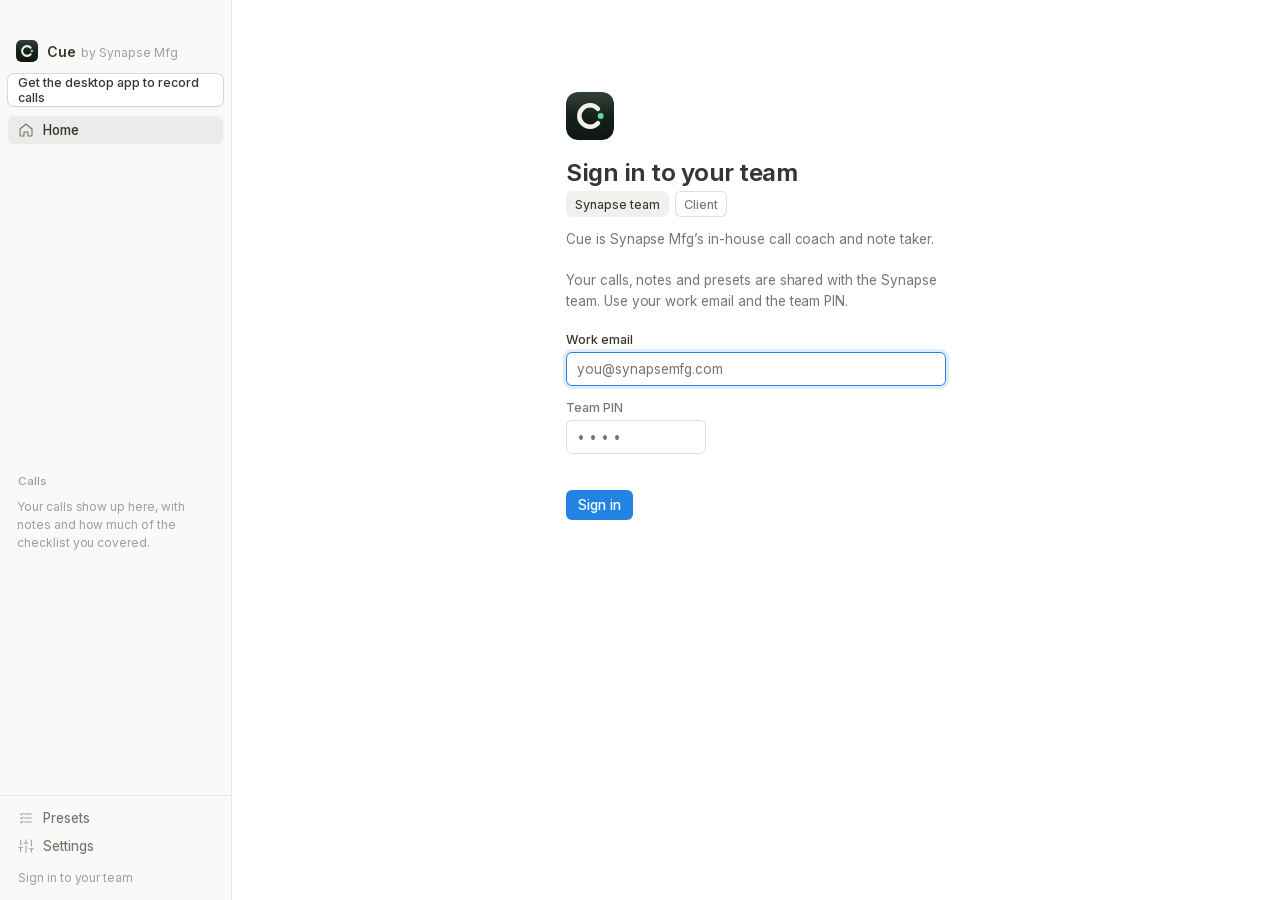
==== commit b06ffa68: "Cue 0.7.36: View as (Admin), and coaching fitted to the prospect with skippable beats Co-Authored-By" ====
--- a/index.html
+++ b/index.html
@@ -39,5 +39,6 @@
   <script src="notepad.js"></script>
   <script src="ask.js"></script>
   <script src="select.js"></script>
+  <script src="viewas.js"></script>
 </body>
 </html>
--- a/app.css
+++ b/app.css
@@ -462,7 +462,7 @@
 .meta-link { border: 0; background: transparent; padding: 0; color: var(--text-3); font: inherit; text-decoration: underline; text-decoration-color: var(--line-2); text-underline-offset: 3px; cursor: pointer; }
 .meta-link:hover { color: var(--text); }
 .meta-warn { color: var(--amber, #c98a2b); }
-.beats { margin: -10px 0 22px; padding: 10px 14px; border-radius: 10px; background: var(--bg-sunk); }
+.beats { margin: -10px 0 22px; padding: 10px 14px; border-radius: 10px; background: var(--bg-sunk); border: 1px solid var(--line); }
 .beats .checks { margin: 0; }
 .beats-obj { margin-top: 8px; font-size: 12.5px; color: var(--text-3); display: grid; gap: 4px; }
 .beats-obj b { color: var(--text-2); }
@@ -478,6 +478,35 @@
 .ask.dock .ask-log { max-height: 45vh; overflow-y: auto; }
 .call-top .chip-select { width: auto; max-width: 240px; field-sizing: content; padding-right: 22px; }
 .ask.dock .ask-bar .btn { display: none; }
+/* The docked chat opens in its own panel: tinted, bordered and lifted off the notes, with a header and a close button */
+.ask-panel { margin-bottom: 10px; border: 1px solid var(--line-2); border-radius: 14px; background: color-mix(in srgb, var(--text) 4%, var(--bg)); box-shadow: 0 18px 40px -12px rgba(0, 0, 0, 0.22), 0 2px 8px rgba(0, 0, 0, 0.06); overflow: hidden; animation: ask-in 0.16s ease-out; }
+.ask-panel[hidden], .ask-reopen-row[hidden] { display: none; }
+@keyframes ask-in { from { opacity: 0; transform: translateY(6px); } }
+.ask-head { display: flex; align-items: center; gap: 6px; padding: 7px 7px 7px 14px; border-bottom: 1px solid var(--line); background: color-mix(in srgb, var(--text) 6%, var(--bg)); }
+.ask-head .grow { flex: 1; }
+.ask-title { display: inline-flex; align-items: center; gap: 7px; font-size: 13px; font-weight: 600; color: var(--text); min-width: 0; }
+.ask-scope { font-weight: 400; color: var(--text-3); white-space: nowrap; overflow: hidden; text-overflow: ellipsis; }
+.ask-ic { display: grid; place-items: center; color: var(--accent); }
+.ask-ic svg { width: 14px; height: 14px; }
+.ask-close { color: var(--text-2); }
+.ask-close svg { width: 16px; height: 16px; }
+.ask.dock .ask-panel .ask-log { padding: 12px 14px 14px; max-height: 45vh; }
+.ask-panel .ask-q { background: var(--accent-bg); color: var(--text); }
+.ask-panel .ask-a { box-shadow: 0 1px 2px rgba(0, 0, 0, 0.04); }
+.ask.dock.open .ask-input { border-color: var(--line-2); box-shadow: 0 2px 10px rgba(0, 0, 0, 0.06); }
+.ask-reopen-row { display: flex; justify-content: center; margin-bottom: 8px; }
+.ask-reopen { display: inline-flex; align-items: center; gap: 6px; border: 1px solid var(--line-2); background: var(--card); color: var(--text-2); font: inherit; font-size: 12.5px; padding: 4px 12px 4px 10px; border-radius: 999px; box-shadow: 0 2px 8px rgba(0, 0, 0, 0.06); cursor: pointer; }
+.ask-reopen:hover { color: var(--text); background: var(--bg-hover); }
+/* Checklist button under a call's title: opens the beats covered on the call */
+.beats-btn { display: inline-flex; align-items: center; gap: 6px; border: 1px solid var(--line-2); background: var(--card); color: var(--text-2); font: inherit; font-size: 12.5px; font-weight: 500; padding: 3px 8px 3px 4px; border-radius: 999px; cursor: pointer; transition: background 0.12s, border-color 0.12s, color 0.12s; }
+.beats-btn:hover, .beats-btn.on { background: var(--bg-hover); color: var(--text); border-color: var(--text-3); }
+.beats-ring { width: 17px; height: 17px; border-radius: 50%; display: grid; place-items: center; background: var(--green); color: #fff; }
+.beats-ring.none { background: transparent; box-shadow: inset 0 0 0 1.5px var(--line-2); color: transparent; }
+.beats-ring svg { width: 10px; height: 10px; }
+.beats-sub { color: var(--text-3); font-weight: 400; }
+.beats-chev { display: grid; place-items: center; color: var(--text-3); transition: transform 0.15s; }
+.beats-chev svg { width: 12px; height: 12px; transform: rotate(90deg); }
+.beats-btn.on .beats-chev { transform: rotate(180deg); }
 
 /* ---- page basics ---- */
 html, body { background: var(--bg); }
@@ -486,9 +515,7 @@
 /* live dot pulses */
 .live-dot { box-shadow: 0 0 0 0 color-mix(in srgb, var(--green) 50%, transparent); animation: live-pulse 2s infinite; }
 @keyframes live-pulse { 70% { box-shadow: 0 0 0 7px transparent; } 100% { box-shadow: 0 0 0 0 transparent; } }
-/* pages rise in as you move between them (like the Master Inbox) */
-#view.enter > * { animation: fade-up 0.2s ease both; }
-@keyframes fade-up { from { opacity: 0; transform: translateY(6px); } to { opacity: 1; transform: none; } }
+/* Pages rise in as you move between them (like the Master Inbox): app.js plays it once the new page's content is there (see pageEnter). */
 .cu-row.now { background: var(--green-bg); }
 .share-box, .beats, .ask-a, .nudge-bar { background: var(--card); }
 
@@ -930,3 +957,42 @@
 .folder-ico.big, .folder-ico.big svg { width: 30px; height: 30px; color: var(--text-3); }
 .oc-pick { border: 0; border-radius: 6px; box-shadow: inset 0 0 0 1px var(--line-2); }
 .oc-btn + .oc-btn { border-left: 1px solid var(--line-2); }
+
+/* The notepad's tools: Copy, save status, find in the transcript, undo after a rewrite. */
+.np-copy { border: 0; background: transparent; color: var(--text-3); font-family: var(--font); font-size: 12.5px; font-weight: 500; padding: 4px 8px; border-radius: 6px; }
+.np-copy:hover { color: var(--text); background: var(--bg-hover); }
+.np-status { font-size: 11.5px; color: var(--text-3); }
+.np-status.bad { color: var(--red); }
+.np-find-row { gap: 10px; margin: 0 0 12px; }
+.np-find { max-width: 280px; height: 30px; }
+.undo-bar { padding: 7px 8px 7px 12px; }
+.undo-bar .btn { height: 26px; }
+.menu-head { font-size: 11.5px; font-weight: 500; color: var(--text-3); padding: 6px 9px 4px; }
+.tpl-pop { max-height: 340px; overflow-y: auto; min-width: 240px; }
+.tpl-pop button.on { background: var(--active); }
+.np-toast {
+  position: fixed; left: 50%; bottom: 24px; transform: translateX(-50%); z-index: 50; pointer-events: none;
+  padding: 7px 12px; border-radius: 6px; background: var(--ink); color: var(--ink-fg); font-size: 12.5px; box-shadow: var(--pop);
+}
+.banner.paused { border-color: var(--line-2); background: var(--bg-hover); color: var(--text); }
+.meta-person { border: 0; background: none; padding: 0; font: inherit; color: inherit; cursor: pointer; text-decoration: underline dotted var(--text-3); text-underline-offset: 3px; }
+.meta-person:hover { color: var(--text); text-decoration-color: currentColor; }
+
+/* View as (Admin): a bar across the top of the page while previewing Cue as someone else */
+.viewas-bar { position: sticky; top: 0; z-index: 40; display: flex; align-items: center; gap: 10px; padding: 9px 16px 9px 18px; font-size: 13px; color: var(--text); background: color-mix(in srgb, var(--accent) 11%, var(--bg)); border-bottom: 1px solid var(--accent-line, var(--line-2)); box-shadow: 0 4px 14px -8px rgba(0, 0, 0, 0.25); }
+.viewas-bar .grow { flex: 1; min-width: 0; white-space: nowrap; overflow: hidden; text-overflow: ellipsis; }
+.viewas-meta { color: var(--text-2); }
+.viewas-eye { display: grid; place-items: center; color: var(--accent); }
+.viewas-eye svg { width: 17px; height: 17px; }
+.viewas-exit { border: 0; background: var(--accent); color: #fff; font: inherit; font-size: 12.5px; font-weight: 600; padding: 5px 14px; border-radius: 999px; cursor: pointer; }
+.viewas-exit:hover { filter: brightness(1.08); }
+body.viewing-as #main { box-shadow: inset 0 0 0 2px color-mix(in srgb, var(--accent) 40%, transparent); }
+
+/* Checklist beats that weren't for this call, and the line to say for this prospect */
+.checks .grow { flex: 1; min-width: 0; }
+.checks .say { display: block; font-size: 12.5px; color: var(--text-2); margin-top: 2px; }
+.checks li.skipped .label { color: var(--text-3); text-decoration: line-through; text-decoration-color: var(--line-2); }
+.checks li.skipped .ev { font-style: normal; }
+.checks .box.skip-box { border-style: dashed; }
+.checks .skip-link { flex: none; align-self: center; opacity: 0; transition: opacity 0.12s; }
+.checks li:hover .skip-link, .checks .skip-link:focus-visible { opacity: 1; }
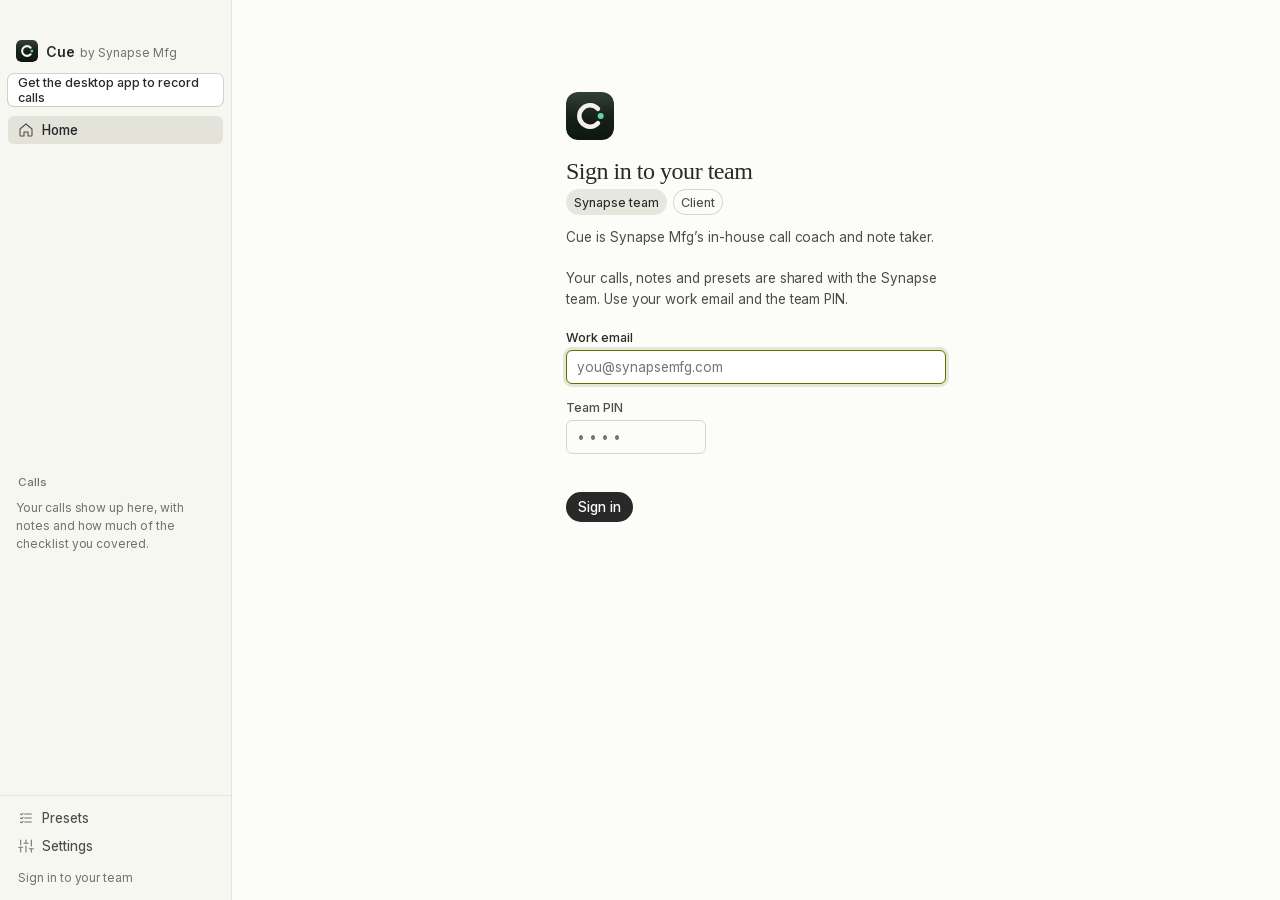
==== commit e56783cd: "Cue 0.7.43 web app: the Granola look, and themes like Slack Co-Authored-By: Claude Opus 5.5 <noreply" ====
--- a/index.html
+++ b/index.html
@@ -7,8 +7,8 @@
 <meta charset="utf-8">
 <meta http-equiv="Content-Security-Policy" content="default-src 'self'; script-src 'self'; style-src 'self'; img-src 'self' data: blob: https:; media-src 'self' blob: https://vnukfvbmimakiotsanjv.supabase.co; font-src 'self'; frame-src 'self'; object-src 'none'; base-uri 'none'; form-action 'none'; connect-src 'self' https://vnukfvbmimakiotsanjv.supabase.co wss://vnukfvbmimakiotsanjv.supabase.co https://api.anthropic.com https://api.elevenlabs.io wss://api.elevenlabs.io">
 <title>Cue</title>
-<link rel="stylesheet" href="theme.css">
-<link rel="stylesheet" href="app.css">
+<link rel="stylesheet" href="theme.css?v=6b412d08e5">
+<link rel="stylesheet" href="app.css?v=03b3742540">
 </head>
 <body>
   <aside id="side">
@@ -27,18 +27,18 @@
     <div class="drag top"></div>
     <div id="view"></div>
   </main>
-  <script src="config.js"></script>
-  <script src="bridge.js"></script>
-  <script src="vendor/marked.umd.js"></script>
-  <script src="md.js"></script>
-  <script src="app.js"></script>
-  <script src="icons.js"></script>
-  <script src="icon-picker.js"></script>
-  <script src="team.js"></script>
-  <script src="directory.js"></script>
-  <script src="notepad.js"></script>
-  <script src="ask.js"></script>
-  <script src="select.js"></script>
-  <script src="viewas.js"></script>
+  <script src="config.js?v=a966cf802d"></script>
+  <script src="bridge.js?v=5c7704eaea"></script>
+  <script src="vendor/marked.umd.js?v=84c632e5fe"></script>
+  <script src="md.js?v=c151c622ff"></script>
+  <script src="app.js?v=a53ee77d8b"></script>
+  <script src="icons.js?v=2a5c8e4190"></script>
+  <script src="icon-picker.js?v=87148ddda8"></script>
+  <script src="team.js?v=e0be1afa3a"></script>
+  <script src="directory.js?v=2a4f826c9c"></script>
+  <script src="notepad.js?v=099d5d215e"></script>
+  <script src="ask.js?v=efc1487f3d"></script>
+  <script src="select.js?v=a0bef7af9b"></script>
+  <script src="viewas.js?v=77820c563b"></script>
 </body>
 </html>
--- a/theme.css
+++ b/theme.css
@@ -1,63 +1,70 @@
-/* Same look as the Master Inbox (inbox.synapsemfg.com): Notion's palette and
-   Inter, with three themes. Light is the default; Dark is Notion's dark;
+/* Three themes. Light (the default) follows Granola's look; Dark is the same look in charcoal;
    Synapse is the navy of synapsemfg.com. */
 @import url('fonts/fonts.css');
 
+/* Light is Granola's look (granola.ai): warm off-white, olive green accent, dark pill
+   buttons, serif page titles. Our own fonts: Inter for text, the system serif for titles. */
 :root, :root[data-theme="light"] {
-  --bg: #ffffff;
-  --bg-sunk: #f9f9f8;
-  --bg-hover: rgba(55, 53, 47, 0.045);
-  --active: rgba(55, 53, 47, 0.075);
+  --bg: #fcfcf8;
+  --bg-sunk: #f7f7f2;
+  --bg-hover: rgba(98, 90, 34, 0.06);
+  --active: rgba(86, 81, 46, 0.12);
   --card: #ffffff;
-  --text: #37352f;
-  --text-2: rgba(55, 53, 47, 0.68);
-  --text-3: rgba(55, 53, 47, 0.46);
-  --text-4: rgba(55, 53, 47, 0.28);
-  --line: rgba(55, 53, 47, 0.09);
-  --line-2: rgba(55, 53, 47, 0.16);
-  --accent: #2383e2;
-  --accent-bg: rgba(35, 131, 226, 0.08);
-  --accent-line: rgba(35, 131, 226, 0.35);
+  --text: #292929;
+  --text-2: #4e4d4b;
+  --text-3: #72726e;
+  --text-4: #acada8;
+  --line: rgba(71, 67, 42, 0.11);
+  --line-2: rgba(71, 67, 42, 0.2);
+  --accent: #5b6f00;
+  --accent-bg: rgba(120, 140, 21, 0.15);
+  --accent-line: rgba(178, 194, 72, 0.6);
   --accent-glow: transparent;
+  --accent-fg: #fcfcf8;
   --green: #448361;
   --green-bg: #edf3ec;
-  --amber: #cb912f;
-  --amber-bg: #fbf3db;
-  --amber-line: rgba(203, 145, 47, 0.35);
-  --red: #e03e3e;
-  --red-bg: #fdebec;
-  --focus: #2383e2;
+  --amber: #b07d1f;
+  --amber-bg: #faf3dc;
+  --amber-line: rgba(176, 125, 31, 0.35);
+  --red: #bd4a30;
+  --red-bg: #fbece7;
+  --focus: #788c15;
   --radius: 10px;
+  --btn-radius: 999px;
   --ease: cubic-bezier(0.16, 1, 0.3, 1);
   --font: 'Inter', ui-sans-serif, -apple-system, BlinkMacSystemFont, "Segoe UI", Helvetica, Arial, sans-serif;
   --font-display: var(--font);
-  --pop: 0 0 0 1px rgba(15, 15, 15, 0.05), 0 3px 6px rgba(15, 15, 15, 0.08), 0 9px 24px rgba(15, 15, 15, 0.14);
-  --ink: #2f3437;
-  --ink-fg: #ffffff;
-  --btn-bg: #2383e2; --btn-fg: #ffffff; --btn-line: transparent; --btn-bg-hover: #0b6fd0;
+  --font-head: ui-serif, Georgia, "Times New Roman", serif;
+  --head-weight: 400;
+  --pop: 0 0 0 1px rgba(71, 67, 42, 0.08), 0 3px 6px rgba(41, 41, 41, 0.06), 0 9px 24px rgba(41, 41, 41, 0.1);
+  --ink: #292929;
+  --ink-fg: #fcfcf8;
+  --btn-bg: #292929; --btn-fg: #fcfcf8; --btn-line: transparent; --btn-bg-hover: #4e4d4b;
   --btn-glow: none; --btn-glow-hover: none;
   --page-glow: none;
-  /* Notion colours for icons, tags and dots */
+  /* Colours for icons, tags and dots */
   --ic-gray: #91918e; --ic-brown: #9f6b53; --ic-orange: #d9730d; --ic-yellow: #cb912f; --ic-green: #448361;
   --ic-blue: #337ea9; --ic-purple: #9065b0; --ic-pink: #c14c8a; --ic-red: #d44c47;
   color-scheme: light;
 }
 :root[data-theme="dark"] {
-  --bg: #191919; --bg-sunk: #202020; --bg-hover: rgba(255, 255, 255, 0.05); --active: rgba(255, 255, 255, 0.085); --card: #252525;
-  --text: rgba(255, 255, 255, 0.86); --text-2: rgba(255, 255, 255, 0.6); --text-3: rgba(255, 255, 255, 0.42); --text-4: rgba(255, 255, 255, 0.24);
-  --line: rgba(255, 255, 255, 0.08); --line-2: rgba(255, 255, 255, 0.14);
-  --accent: #2383e2; --accent-bg: rgba(35, 131, 226, 0.16); --accent-line: rgba(35, 131, 226, 0.45); --accent-glow: transparent;
+  /* Granola's look in the dark: warm charcoal, light olive accent, light pill buttons, serif titles. */
+  --bg: #1b1b19; --bg-sunk: #222220; --bg-hover: rgba(255, 255, 240, 0.05); --active: rgba(255, 255, 240, 0.09); --card: #262624;
+  --text: #edece6; --text-2: #b5b4ae; --text-3: #8a8984; --text-4: #5e5d59;
+  --line: rgba(255, 255, 240, 0.08); --line-2: rgba(255, 255, 240, 0.14);
+  --accent: #b2c248; --accent-bg: rgba(178, 194, 72, 0.15); --accent-line: rgba(178, 194, 72, 0.45); --accent-glow: transparent; --accent-fg: #1b1b19;
   --green: #5ba37b; --green-bg: #213a2c; --amber: #ca984d; --amber-bg: #463720; --amber-line: rgba(202, 152, 77, 0.4);
-  --red: #e5675f; --red-bg: rgba(229, 103, 95, 0.13); --focus: #2383e2;
-  --pop: 0 0 0 1px rgba(255, 255, 255, 0.08), 0 8px 28px rgba(0, 0, 0, 0.5);
-  --ink: #ededed; --ink-fg: #191919;
-  --btn-bg: #2383e2; --btn-fg: #ffffff; --btn-line: transparent; --btn-bg-hover: #3a91e8; --btn-glow: none; --btn-glow-hover: none;
+  --red: #e5675f; --red-bg: rgba(229, 103, 95, 0.13); --focus: #b2c248;
+  --pop: 0 0 0 1px rgba(255, 255, 240, 0.08), 0 8px 28px rgba(0, 0, 0, 0.5);
+  --ink: #edece6; --ink-fg: #1b1b19;
+  --btn-bg: #fcfcf8; --btn-fg: #292929; --btn-line: transparent; --btn-bg-hover: #e5e4de; --btn-glow: none; --btn-glow-hover: none;
   --page-glow: none;
   --ic-gray: #9b9b9b; --ic-brown: #ba856f; --ic-orange: #d0844f; --ic-yellow: #ca984d; --ic-green: #5ba37b;
   --ic-blue: #5e9bd6; --ic-purple: #a77fd6; --ic-pink: #d56aa0; --ic-red: #e06560;
   color-scheme: dark;
 }
 :root[data-theme="synapse"] {
+  --font-head: var(--font); --head-weight: 600; --btn-radius: 6px;
   --bg: #070b16; --bg-sunk: #0b1120; --bg-hover: rgba(122, 162, 255, 0.07); --active: rgba(122, 162, 255, 0.12); --card: #0f182b;
   --text: rgba(255, 255, 255, 0.92); --text-2: rgba(255, 255, 255, 0.7); --text-3: rgba(255, 255, 255, 0.5); --text-4: rgba(255, 255, 255, 0.28);
   --line: rgba(255, 255, 255, 0.08); --line-2: rgba(255, 255, 255, 0.14);
@@ -69,15 +76,28 @@
   --btn-bg: rgba(74, 158, 255, 0.14); --btn-fg: #4a9eff; --btn-line: transparent; --btn-bg-hover: rgba(74, 158, 255, 0.22);
   --btn-glow: inset 0 0 0 1px rgba(74, 158, 255, 0.38), 0 0 18px rgba(74, 158, 255, 0.14);
   --btn-glow-hover: inset 0 0 0 1px rgba(74, 158, 255, 0.45), 0 0 28px rgba(74, 158, 255, 0.28);
-  --page-glow: radial-gradient(900px 420px at 78% -8%, rgba(74, 158, 255, 0.07), transparent 62%);
+  --page-glow: none;
   --ic-gray: #94a3b8; --ic-brown: #c9a08a; --ic-orange: #fb923c; --ic-yellow: #fbbf24; --ic-green: #34d399;
   --ic-blue: #4a9eff; --ic-purple: #a78bfa; --ic-pink: #f472b6; --ic-red: #f87171;
   color-scheme: dark;
 }
 
+/* Colour themes (same list in Cue and Master Inbox): the accent and a sidebar tint,
+   on top of Light or Dark. Olive, the default, is the base theme above. */
+:root[data-accent="navy"] { --accent: #3d4f8c; --accent-bg: rgba(61, 79, 140, 0.14); --accent-line: rgba(61, 79, 140, 0.45); --focus: #3d4f8c; --bg-sunk: #f3f4f8; }
+:root[data-theme="dark"][data-accent="navy"] { --accent: #8ea2e0; --accent-bg: rgba(142, 162, 224, 0.14); --accent-line: rgba(142, 162, 224, 0.45); --focus: #8ea2e0; --bg-sunk: #1f212a; }
+:root[data-accent="clay"] { --accent: #a4502e; --accent-bg: rgba(164, 80, 46, 0.14); --accent-line: rgba(164, 80, 46, 0.45); --focus: #a4502e; --bg-sunk: #f8f4f1; }
+:root[data-theme="dark"][data-accent="clay"] { --accent: #e0896a; --accent-bg: rgba(224, 137, 106, 0.14); --accent-line: rgba(224, 137, 106, 0.45); --focus: #e0896a; --bg-sunk: #252120; }
+:root[data-accent="slate"] { --accent: #3f5566; --accent-bg: rgba(63, 85, 102, 0.14); --accent-line: rgba(63, 85, 102, 0.45); --focus: #3f5566; --bg-sunk: #f3f5f6; }
+:root[data-theme="dark"][data-accent="slate"] { --accent: #9db3c4; --accent-bg: rgba(157, 179, 196, 0.14); --accent-line: rgba(157, 179, 196, 0.45); --focus: #9db3c4; --bg-sunk: #1f2326; }
+:root[data-accent="plum"] { --accent: #7a3f75; --accent-bg: rgba(122, 63, 117, 0.14); --accent-line: rgba(122, 63, 117, 0.45); --focus: #7a3f75; --bg-sunk: #f7f3f6; }
+:root[data-theme="dark"][data-accent="plum"] { --accent: #c99ac4; --accent-bg: rgba(201, 154, 196, 0.14); --accent-line: rgba(201, 154, 196, 0.45); --focus: #c99ac4; --bg-sunk: #241f24; }
+:root[data-accent="vision"] { --accent: #0072b2; --accent-bg: rgba(0, 114, 178, 0.14); --accent-line: rgba(0, 114, 178, 0.45); --focus: #0072b2; --bg-sunk: #f3f6f8; --green: #0072b2; --green-bg: #e6f1f8; --red: #c4500a; --red-bg: #fbeee5; }
+:root[data-theme="dark"][data-accent="vision"] { --accent: #56b4e9; --accent-bg: rgba(86, 180, 233, 0.14); --accent-line: rgba(86, 180, 233, 0.45); --focus: #56b4e9; --bg-sunk: #1e2328; --green: #56b4e9; --green-bg: rgba(86, 180, 233, 0.14); --red: #e8833a; --red-bg: rgba(232, 131, 58, 0.14); }
+
 * { box-sizing: border-box; }
 html, body { margin: 0; padding: 0; font-family: var(--font); color: var(--text); -webkit-font-smoothing: antialiased; font-feature-settings: 'cv11', 'ss01'; letter-spacing: -0.003em; }
 button { font: inherit; color: inherit; cursor: pointer; letter-spacing: inherit; }
 input, textarea, select { font: inherit; color: inherit; letter-spacing: inherit; }
-::selection { background: rgba(35, 131, 226, 0.22); }
+::selection { background: color-mix(in srgb, var(--accent) 22%, transparent); }
 :focus-visible { outline: 2px solid var(--focus); outline-offset: 2px; }
--- a/app.css
+++ b/app.css
@@ -8,12 +8,12 @@
   width: 244px; flex: none; background: var(--bg-sunk); border-right: 1px solid var(--line);
   display: flex; flex-direction: column; padding: 0 10px 12px;
 }
-.brand { display: flex; align-items: center; gap: 9px; font-family: var(--font-display); font-weight: 650; font-size: 16px; padding: 0 8px 16px; margin-top: -4px; }
+.brand { display: flex; align-items: center; gap: 8px; font-family: var(--font-display); font-weight: 600; font-size: 16px; padding: 0 8px 16px; margin-top: -4px; }
 .logo { width: 22px; height: 22px; border-radius: 6px; display: block; }
 .mark { width: 8px; height: 8px; border-radius: 50%; background: var(--green); }
 .start-wrap { position: relative; margin: 0 2px 12px; }
 .start-btn {
-  width: 100%; display: flex; align-items: center; justify-content: center; gap: 7px;
+  width: 100%; display: flex; align-items: center; justify-content: center; gap: 8px;
   border: 0; border-radius: 9px; padding: 8px 10px; background: var(--text); color: var(--bg); font-weight: 600; font-size: 13px;
 }
 .start-btn:hover { opacity: 0.92; }
@@ -23,45 +23,45 @@
   background: var(--card); border: 1px solid var(--line-2); border-radius: 10px; padding: 4px;
   box-shadow: 0 8px 24px rgba(0,0,0,0.12);
 }
-.menu button { display: block; width: 100%; text-align: left; border: 0; background: transparent; border-radius: 7px; padding: 7px 9px; font-size: 13px; }
+.menu button { display: block; width: 100%; text-align: left; border: 0; background: transparent; border-radius: 7px; padding: 8px 8px; font-size: 13px; }
 .menu button:hover { background: var(--bg-hover); }
-nav { display: flex; flex-direction: column; gap: 1px; margin-bottom: 14px; }
-.nav-item { display: flex; align-items: center; gap: 9px; border: 0; background: transparent; text-align: left; border-radius: 7px; padding: 6px 9px; font-size: 13px; color: var(--text-2); }
+nav { display: flex; flex-direction: column; gap: 1px; margin-bottom: 16px; }
+.nav-item { display: flex; align-items: center; gap: 8px; border: 0; background: transparent; text-align: left; border-radius: 7px; padding: 6px 8px; font-size: 13px; color: var(--text-2); }
 .nav-item:hover { background: var(--bg-hover); color: var(--text); }
 .nav-item.on { background: var(--bg-hover); color: var(--text); font-weight: 600; }
 .nav-item svg { width: 15px; height: 15px; flex: none; }
-.side-label { font-size: 11px; color: var(--text-3); padding: 0 9px 6px; font-weight: 600; }
+.side-label { font-size: 11px; color: var(--text-3); padding: 0 8px 6px; font-weight: 600; }
 .call-list { flex: 1; overflow-y: auto; margin: 0 -4px; padding: 0 4px; }
-.group { font-size: 11px; color: var(--text-3); padding: 10px 9px 4px; }
-.call-row { display: block; width: 100%; border: 0; background: transparent; text-align: left; border-radius: 8px; padding: 7px 9px; }
+.group { font-size: 11px; color: var(--text-3); padding: 10px 8px 4px; }
+.call-row { display: block; width: 100%; border: 0; background: transparent; text-align: left; border-radius: 8px; padding: 8px 8px; }
 .call-row:hover { background: var(--bg-hover); }
 .call-row.on { background: var(--card); box-shadow: 0 0 0 1px var(--line); }
 .call-row .t { font-size: 13px; color: var(--text); white-space: nowrap; overflow: hidden; text-overflow: ellipsis; display: flex; align-items: center; gap: 6px; }
 .call-row .m { font-size: 11.5px; color: var(--text-3); margin-top: 1px; }
 .call-row .live-dot { width: 6px; height: 6px; border-radius: 50%; background: var(--green); flex: none; }
-.empty-side { font-size: 12px; color: var(--text-3); padding: 6px 9px; line-height: 1.5; }
+.empty-side { font-size: 12px; color: var(--text-3); padding: 6px 8px; line-height: 1.5; }
 
 /* main -------------------------------------------------------------------- */
 #main { flex: 1; position: relative; overflow-y: auto; }
 #view { max-width: 760px; margin: 0 auto; padding: 54px 40px 80px; }
 .meta { display: flex; flex-wrap: wrap; align-items: center; gap: 6px 10px; font-size: 12.5px; color: var(--text-3); margin-bottom: 8px; }
-.chip { display: inline-flex; align-items: center; gap: 5px; border: 1px solid var(--line-2); border-radius: 999px; padding: 1px 9px; font-size: 12px; color: var(--text-2); }
+.chip { display: inline-flex; align-items: center; gap: 5px; border: 1px solid var(--line-2); border-radius: 999px; padding: 1px 8px; font-size: 12px; color: var(--text-2); }
 .chip.live { color: var(--green); border-color: color-mix(in srgb, var(--green) 40%, transparent); background: var(--green-bg); }
 .title-input {
   width: 100%; border: 0; background: transparent; outline: none; padding: 0; margin: 0 0 18px;
-  font-family: var(--font-display); font-size: 28px; font-weight: 650; letter-spacing: -0.01em; color: var(--text);
-}
-h1.page { font-family: var(--font-display); font-size: 28px; font-weight: 650; letter-spacing: -0.01em; margin: 0 0 6px; }
+  font-family: var(--font-head); font-size: 28px; font-weight: var(--head-weight); letter-spacing: -0.01em; color: var(--text);
+}
+h1.page { font-family: var(--font-head); font-size: 28px; font-weight: var(--head-weight); letter-spacing: -0.01em; margin: 0 0 6px; }
 .sub { color: var(--text-2); margin: 0 0 24px; line-height: 1.5; }
 .section { margin: 28px 0 0; }
 .section-head { display: flex; align-items: center; gap: 10px; margin-bottom: 10px; }
-.section-head h2 { font-size: 12px; font-weight: 650; color: var(--text-3); margin: 0; flex: 1; letter-spacing: 0.01em; }
+.section-head h2 { font-size: 12px; font-weight: 600; color: var(--text-3); margin: 0; flex: 1; letter-spacing: 0.01em; }
 .link-btn { border: 0; background: transparent; color: var(--text-2); font-size: 12.5px; padding: 2px 4px; border-radius: 5px; }
 .link-btn:hover { color: var(--text); background: var(--bg-hover); }
 .link-btn.danger:hover { color: var(--red); }
 
-.coverage { display: flex; align-items: center; gap: 12px; padding: 12px 14px; border: 1px solid var(--line); border-radius: var(--radius); background: var(--card); }
-.coverage .num { font-size: 20px; font-weight: 650; font-variant-numeric: tabular-nums; }
+.coverage { display: flex; align-items: center; gap: 12px; padding: 12px 16px; border: 1px solid var(--line); border-radius: var(--radius); background: var(--card); }
+.coverage .num { font-size: 20px; font-weight: 600; font-variant-numeric: tabular-nums; }
 .coverage .txt { color: var(--text-2); font-size: 13px; flex: 1; }
 .segs { display: flex; gap: 3px; }
 .segs i { width: 18px; height: 6px; border-radius: 3px; background: var(--line-2); }
@@ -74,33 +74,33 @@
 textarea.notes::placeholder { color: var(--text-3); }
 
 .md { font-size: 15px; line-height: 1.65; }
-.md h3 { font-size: 15px; font-weight: 650; margin: 20px 0 6px; }
+.md h3 { font-size: 15px; font-weight: 600; margin: 20px 0 6px; }
 .md h3:first-child { margin-top: 0; }
 .md p { margin: 0 0 10px; }
 .md ul, .md ol { margin: 0 0 10px; padding-left: 20px; }
 .md li { margin: 2px 0; }
 .md blockquote { margin: 10px 0; padding: 6px 12px; border-left: 3px solid var(--amber-line); color: var(--text-2); }
-.placeholder { color: var(--text-3); font-size: 14px; display: flex; align-items: center; gap: 9px; }
+.placeholder { color: var(--text-3); font-size: 14px; display: flex; align-items: center; gap: 8px; }
 .spin { width: 12px; height: 12px; border-radius: 50%; border: 2px solid var(--line-2); border-top-color: var(--text-2); animation: spin 0.9s linear infinite; }
 @keyframes spin { to { transform: rotate(360deg); } }
 
 .checks { list-style: none; margin: 0; padding: 0; }
-.checks li { display: flex; gap: 10px; padding: 7px 0; border-bottom: 1px solid var(--line); font-size: 14px; }
+.checks li { display: flex; gap: 10px; padding: 8px 0; border-bottom: 1px solid var(--line); font-size: 14px; }
 .checks li:last-child { border-bottom: 0; }
 .checks .box { flex: none; width: 16px; height: 16px; margin-top: 2px; border-radius: 50%; border: 1.5px solid var(--line-2); display: grid; place-items: center; }
 .checks .box svg { width: 10px; height: 10px; color: #fff; }
 .checks li.done .box { background: var(--green); border-color: var(--green); }
 .checks li.live { cursor: pointer; }
-.checks .ev { display: block; font-size: 12.5px; color: var(--text-3); margin-top: 2px; font-style: italic; }
+.checks .ev { display: block; font-size: 12.5px; color: var(--text-3); margin-top: 2px; }
 .checks li:not(.done) .label { color: var(--text); }
 .checks li.done .label { color: var(--text-2); }
 
 .objections { display: flex; flex-direction: column; gap: 8px; }
-.obj { border: 1px solid var(--amber-line); background: var(--amber-bg); border-radius: var(--radius); padding: 9px 12px; font-size: 13.5px; }
-.obj b { font-weight: 650; }
-.obj span { display: block; color: var(--text-2); font-style: italic; font-size: 12.5px; margin-top: 2px; }
-
-details.transcript summary { cursor: pointer; font-size: 12px; font-weight: 650; color: var(--text-3); list-style: none; }
+.obj { border: 1px solid var(--amber-line); background: var(--amber-bg); border-radius: var(--radius); padding: 8px 12px; font-size: 13.5px; }
+.obj b { font-weight: 600; }
+.obj span { display: block; color: var(--text-2); font-size: 12.5px; margin-top: 2px; }
+
+details.transcript summary { cursor: pointer; font-size: 12px; font-weight: 600; color: var(--text-3); list-style: none; }
 details.transcript summary::-webkit-details-marker { display: none; }
 details.transcript summary::before { content: '▸ '; }
 details.transcript[open] summary::before { content: '▾ '; }
@@ -126,15 +126,15 @@
 
 /* empty state */
 .empty { text-align: center; padding: 70px 20px; color: var(--text-2); }
-.empty h1 { font-family: var(--font-display); font-size: 24px; color: var(--text); margin: 0 0 8px; font-weight: 650; }
+.empty h1 { font-family: var(--font-display); font-size: 24px; color: var(--text); margin: 0 0 8px; font-weight: 600; }
 .empty p { margin: 0 auto 18px; max-width: 420px; line-height: 1.55; }
 
 /* forms (presets + settings) --------------------------------------------- */
-.field { display: flex; flex-direction: column; gap: 5px; margin-bottom: 14px; }
+.field { display: flex; flex-direction: column; gap: 5px; margin-bottom: 16px; }
 .field label, .lbl { font-size: 12px; font-weight: 600; color: var(--text-2); }
 .field .hint { font-size: 12px; color: var(--text-3); line-height: 1.45; }
 .input, .field input[type=text], .field input[type=password], .field input[type=number], .field textarea, .field select {
-  width: 100%; border: 1px solid var(--line-2); border-radius: 8px; padding: 7px 10px; background: var(--card); font-size: 13.5px; outline: none;
+  width: 100%; border: 1px solid var(--line-2); border-radius: 8px; padding: 8px 10px; background: var(--card); font-size: 13.5px; outline: none;
 }
 .input:focus, .field input:focus, .field textarea:focus, .field select:focus { border-color: var(--focus); }
 .field textarea { resize: vertical; min-height: 60px; line-height: 1.45; }
@@ -145,14 +145,14 @@
 .toggle .tx b { display: block; font-size: 13.5px; font-weight: 600; }
 .toggle .tx span { font-size: 12.5px; color: var(--text-3); line-height: 1.45; }
 .panel { border: 1px solid var(--line); background: var(--card); border-radius: 12px; padding: 16px 16px 4px; margin-bottom: 18px; }
-.panel h3 { font-size: 14px; margin: 0 0 12px; font-weight: 650; }
+.panel h3 { font-size: 14px; margin: 0 0 12px; font-weight: 600; }
 .test-out { font-size: 12.5px; color: var(--text-2); line-height: 1.6; }
 .test-out .ok { color: var(--green); }
 .test-out .bad { color: var(--red); }
 
 .presets-layout { display: grid; grid-template-columns: 200px 1fr; gap: 26px; align-items: start; }
 .preset-tabs { display: flex; flex-direction: column; gap: 2px; position: sticky; top: 10px; }
-.preset-tab { border: 0; background: transparent; text-align: left; padding: 7px 10px; border-radius: 8px; font-size: 13px; color: var(--text-2); }
+.preset-tab { border: 0; background: transparent; text-align: left; padding: 8px 10px; border-radius: 8px; font-size: 13px; color: var(--text-2); }
 .preset-tab:hover { background: var(--bg-hover); }
 .preset-tab.on { background: var(--card); color: var(--text); font-weight: 600; box-shadow: 0 0 0 1px var(--line); }
 .preset-tab small { display: block; font-weight: 400; color: var(--text-3); font-size: 11.5px; }
@@ -162,12 +162,12 @@
 .saved { font-size: 12px; color: var(--text-3); }
 
 /* ---- team ------------------------------------------------------------------ */
-.menu-label { font-size: 10.5px; font-weight: 650; color: var(--text-3); padding: 6px 9px 2px; text-transform: uppercase; letter-spacing: 0.04em; }
+.menu-label { font-size: 11.5px; font-weight: 600; color: var(--text-3); padding: 6px 8px 2px; }
 .account { border-top: 1px solid var(--line); margin: 8px -10px -12px; padding: 8px 10px 10px; }
 .account-btn { display: flex; align-items: center; gap: 8px; width: 100%; border: 0; background: transparent; border-radius: 8px; padding: 6px 8px; font-size: 13px; color: var(--text-2); text-align: left; }
 .account-btn:hover { background: var(--bg-hover); color: var(--text); }
 .account-btn .grow { flex: 1; min-width: 0; white-space: nowrap; overflow: hidden; text-overflow: ellipsis; }
-.avatar { width: 22px; height: 22px; border-radius: 50%; background: var(--green-bg); color: var(--green); display: grid; place-items: center; font-size: 11px; font-weight: 700; flex: none; }
+.avatar { width: 22px; height: 22px; border-radius: 50%; background: var(--green-bg); color: var(--green); display: grid; place-items: center; font-size: 11px; font-weight: 600; flex: none; }
 #team-live { margin-bottom: 10px; }
 .live-row { background: var(--green-bg); margin-bottom: 3px; }
 .live-row:hover { background: var(--green-bg); filter: brightness(0.98); }
@@ -178,14 +178,14 @@
 
 .signin { max-width: 380px; margin: 40px auto 0; text-align: left; }
 .signin-logo { width: 48px; height: 48px; border-radius: 12px; display: block; margin-bottom: 18px; }
-.signin h1 { font-family: var(--font-display); font-size: 24px; font-weight: 650; margin: 0 0 8px; }
+.signin h1 { font-family: var(--font-display); font-size: 24px; font-weight: 600; margin: 0 0 8px; }
 .signin p { color: var(--text-2); line-height: 1.55; margin: 0 0 20px; font-size: 13.5px; }
 .form-error { color: var(--red); font-size: 12.5px; min-height: 18px; margin: -4px 0 8px; }
 
 .score-row { display: grid; grid-template-columns: minmax(0, 1fr) auto; gap: 10px; align-items: stretch; }
 .score-row > .coverage:only-child { grid-column: 1 / -1; }
 .dream { display: flex; flex-direction: column; justify-content: center; gap: 1px; padding: 8px 16px; border-radius: var(--radius); border: 1px solid var(--line); background: var(--card); min-width: 150px; }
-.dream .num { font-size: 20px; font-weight: 650; font-variant-numeric: tabular-nums; }
+.dream .num { font-size: 20px; font-weight: 600; font-variant-numeric: tabular-nums; }
 .dream .txt { font-size: 12px; color: var(--text-2); }
 .dream.good .num { color: var(--green); }
 .dream.mid .num { color: var(--amber); }
@@ -212,7 +212,7 @@
 .mini-btn { border: 0; background: transparent; width: 20px; height: 20px; border-radius: 5px; display: grid; place-items: center; color: var(--text-3); padding: 0; }
 .mini-btn:hover { background: var(--bg-hover); color: var(--text); }
 .mini-btn svg { width: 13px; height: 13px; }
-.folder-row { display: flex; align-items: center; gap: 7px; width: 100%; border: 0; background: transparent; text-align: left; border-radius: 7px; padding: 5px 9px; font-size: 13px; color: var(--text-2); }
+.folder-row { display: flex; align-items: center; gap: 8px; width: 100%; border: 0; background: transparent; text-align: left; border-radius: 7px; padding: 5px 8px; font-size: 13px; color: var(--text-2); }
 .folder-row:hover { background: var(--bg-hover); color: var(--text); }
 .folder-row.on { background: var(--card); color: var(--text); box-shadow: 0 0 0 1px var(--line); }
 .folder-row .grow { flex: 1; min-width: 0; white-space: nowrap; overflow: hidden; text-overflow: ellipsis; }
@@ -267,7 +267,7 @@
 .lock.inline { vertical-align: -1px; margin-right: 5px; }
 .rename { flex: 1; min-width: 0; border: 1px solid var(--focus); border-radius: 5px; padding: 1px 5px; font-size: 13px; background: var(--card); outline: none; }
 .pop { position: absolute; left: 24px; right: 4px; top: calc(100% + 2px); z-index: 20; background: var(--card); border: 1px solid var(--line-2); border-radius: 10px; box-shadow: 0 10px 28px rgba(0,0,0,0.16); padding: 4px; }
-.menu-pop button { display: block; width: 100%; text-align: left; border: 0; background: transparent; border-radius: 6px; padding: 6px 9px; font-size: 13px; color: var(--text); }
+.menu-pop button { display: block; width: 100%; text-align: left; border: 0; background: transparent; border-radius: 6px; padding: 6px 8px; font-size: 13px; color: var(--text); }
 .menu-pop button:hover { background: var(--bg-hover); }
 .menu-pop button.danger { color: var(--red); }
 .picker { padding: 8px; left: 4px; right: auto; width: 236px; }
@@ -294,7 +294,7 @@
 .lock-ico { color: var(--text-3); }
 .lock-ico svg { width: 13px; height: 13px; }
 .lock-ico.big svg { width: 26px; height: 26px; }
-.space-letter { width: 16px; height: 16px; border-radius: 4px; background: var(--bg-hover); color: var(--text-2); font-size: 10px; font-weight: 700; display: inline-grid; place-items: center; }
+.space-letter { width: 16px; height: 16px; border-radius: 4px; background: var(--bg-hover); color: var(--text-2); font-size: 10px; font-weight: 600; display: inline-grid; place-items: center; }
 .space-letter.big { width: 32px; height: 32px; font-size: 16px; border-radius: 8px; }
 .tabs { display: flex; gap: 6px; margin: 0 0 18px; flex-wrap: wrap; }
 .tab { display: inline-flex; align-items: center; gap: 6px; border: 1px solid var(--line-2); background: transparent; border-radius: 999px; padding: 5px 12px; font-size: 13px; color: var(--text-2); }
@@ -314,7 +314,7 @@
 .ent { display: flex; align-items: center; gap: 10px; }
 .ent b { display: block; font-weight: 550; }
 .ent small { display: block; font-size: 12px; color: var(--text-3); }
-.ent-ico { width: 26px; height: 26px; border-radius: 7px; background: var(--bg-hover); color: var(--text-2); display: grid; place-items: center; font-weight: 700; font-size: 12px; flex: none; }
+.ent-ico { width: 26px; height: 26px; border-radius: 7px; background: var(--bg-hover); color: var(--text-2); display: grid; place-items: center; font-weight: 600; font-size: 12px; flex: none; }
 .ent-ico.big, .avatar.big { width: 44px; height: 44px; font-size: 18px; border-radius: 12px; flex: none; }
 .avatar.big { border-radius: 50%; }
 .link-like { color: var(--text-2); text-decoration: underline; text-decoration-color: var(--line-2); }
@@ -327,7 +327,7 @@
 .person-chip small { display: block; font-size: 11.5px; color: var(--text-3); }
 .inline-input { border: 0; background: transparent; font-size: 12.5px; color: var(--text-2); padding: 0; outline: none; min-width: 170px; }
 .inline-input:focus { color: var(--text); }
-.brief { border: 1px solid var(--line); border-radius: 12px; padding: 12px 14px; background: var(--card); }
+.brief { border: 1px solid var(--line); border-radius: 12px; padding: 12px 16px; background: var(--card); }
 .file-list { display: flex; flex-direction: column; }
 .file-row { display: flex; align-items: center; gap: 10px; padding: 8px 2px; border-bottom: 1px solid var(--line); }
 .file-ico { display: inline-grid; width: 18px; height: 18px; color: var(--text-3); flex: none; }
@@ -338,7 +338,7 @@
 .file-name:hover b { text-decoration: underline; }
 .files-drop.drop { outline: 2px dashed var(--green); outline-offset: 6px; border-radius: 10px; }
 .folder-cards { display: grid; grid-template-columns: repeat(auto-fill, minmax(200px, 1fr)); gap: 8px; }
-.folder-card { display: flex; align-items: center; gap: 9px; border: 1px solid var(--line); background: var(--card); border-radius: 10px; padding: 10px 12px; text-align: left; font-size: 13.5px; }
+.folder-card { display: flex; align-items: center; gap: 8px; border: 1px solid var(--line); background: var(--card); border-radius: 10px; padding: 10px 12px; text-align: left; font-size: 13.5px; }
 .folder-card:hover { background: var(--bg-hover); }
 .folder-card .n { color: var(--text-3); font-size: 12px; }
 
@@ -347,7 +347,7 @@
 
 .ent-ico.has-logo { background: #fff; padding: 3px; overflow: hidden; box-shadow: inset 0 0 0 1px rgba(0,0,0,0.06); }
 .ent-ico img { width: 100%; height: 100%; object-fit: contain; display: block; border-radius: 3px; }
-.co-cell { display: inline-flex; align-items: center; gap: 7px; cursor: pointer; }
+.co-cell { display: inline-flex; align-items: center; gap: 8px; cursor: pointer; }
 .co-cell .ent-ico { border-radius: 5px; }
 .co-chip { gap: 6px; padding-left: 4px; }
 .co-chip .ent-ico { border-radius: 4px; padding: 1px; }
@@ -359,7 +359,7 @@
 .share-url { flex: 1; min-width: 240px; font-family: ui-monospace, Menlo, monospace; font-size: 11.5px; }
 .share-note { width: 100%; font-size: 11.5px; color: var(--text-3); }
 .brand .by { display: block; font-family: var(--font); font-weight: 500; font-size: 10.5px; color: var(--text-3); letter-spacing: 0.02em; margin-top: 1px; }
-.signin-by { color: var(--text-3); font-size: 12.5px; margin: -4px 0 14px; }
+.signin-by { color: var(--text-3); font-size: 12.5px; margin: -4px 0 16px; }
 .panel .hint { font-size: 12px; color: var(--text-3); line-height: 1.45; margin: 0 0 10px; }
 
 .cal-state .row { gap: 8px; align-items: center; }
@@ -367,9 +367,9 @@
 .cal-state .dot { width: 8px; height: 8px; border-radius: 50%; background: var(--green); flex: none; }
 .cal-state .dot.bad { background: var(--red); }
 .cal-steps { margin: 10px 0 0; padding-left: 20px; font-size: 13px; color: var(--text-2); display: grid; gap: 4px; }
-.cal-manual { margin-top: 14px; font-size: 12.5px; color: var(--text-3); }
+.cal-manual { margin-top: 16px; font-size: 12.5px; color: var(--text-3); }
 .cal-manual summary { cursor: pointer; margin-bottom: 10px; }
-.nudge-bar { display: flex; align-items: center; gap: 10px; margin: 0 0 14px; padding: 10px 12px; border: 1px solid var(--line); border-radius: 10px; background: var(--bg-sunk); font-size: 13px; color: var(--text-2); }
+.nudge-bar { display: flex; align-items: center; gap: 10px; margin: 0 0 16px; padding: 10px 12px; border: 1px solid var(--line); border-radius: 10px; background: var(--bg-sunk); font-size: 13px; color: var(--text-2); }
 .chip.bad { color: var(--red); border-color: var(--red); }
 
 /* notepad */
@@ -379,6 +379,7 @@
 .np-key { margin-left: auto; display: inline-flex; align-items: center; gap: 6px; font-size: 11.5px; color: var(--text-3); }
 .np-key i { width: 8px; height: 8px; border-radius: 2px; display: inline-block; margin-left: 6px; }
 .np-key .k-mine { background: var(--text); } .np-key .k-ai { background: var(--text-3); }
+.np-hint { font-size: 11.5px; color: var(--text-3); white-space: nowrap; overflow: hidden; text-overflow: ellipsis; min-width: 0; }
 .notepad { outline: none; min-height: 160px; border-radius: 8px; padding: 2px 0; }
 .notepad li, .notepad p { color: var(--text-3); transition: color 0.15s; }
 .notepad li.mine, .notepad p.mine { color: var(--text); }
@@ -395,13 +396,13 @@
 .ask.compact .ask-log { max-height: none; overflow: visible; }
 .ask-log:empty { display: none; }
 .ask-q { justify-self: end; max-width: 80%; background: var(--bg-hover); border-radius: 12px; padding: 8px 12px; font-size: 13.5px; white-space: pre-wrap; }
-.ask-a { border: 1px solid var(--line); border-radius: 12px; padding: 10px 14px; background: var(--bg-sunk); }
+.ask-a { border: 1px solid var(--line); border-radius: 12px; padding: 10px 16px; background: var(--bg-sunk); }
 .ask-a .md { font-size: 13.5px; }
 .ask-foot { display: flex; align-items: center; justify-content: space-between; gap: 10px; margin-top: 6px; font-size: 11.5px; color: var(--text-3); }
 .ask-used a { color: var(--text-2); }
 .ask-chips { display: flex; flex-wrap: wrap; gap: 6px; }
 .ask-bar { display: flex; gap: 8px; align-items: flex-end; }
-.ask-input { flex: 1; resize: none; min-height: 38px; font: inherit; font-size: 13.5px; padding: 9px 12px; border-radius: 10px; border: 1px solid var(--line-2); background: var(--bg); color: var(--text); outline: none; }
+.ask-input { flex: 1; resize: none; min-height: 38px; font: inherit; font-size: 13.5px; padding: 8px 12px; border-radius: 10px; border: 1px solid var(--line-2); background: var(--bg); color: var(--text); outline: none; }
 .ask-input:focus { border-color: var(--text-3); }
 
 /* coming up */
@@ -409,7 +410,7 @@
 .cu-row { display: flex; align-items: center; gap: 12px; padding: 8px 10px; border: 1px solid var(--line); border-radius: 10px; margin-bottom: 6px; }
 .cu-row.now { border-color: var(--green); }
 .cu-row .cu-time { width: 92px; flex: none; font-size: 12.5px; color: var(--text-3); font-variant-numeric: tabular-nums; }
-.cu-row.now .cu-time { color: var(--green); font-weight: 650; }
+.cu-row.now .cu-time { color: var(--green); font-weight: 600; }
 .cu-row .grow { display: grid; min-width: 0; }
 .cu-row .grow b { font-size: 13.5px; white-space: nowrap; overflow: hidden; text-overflow: ellipsis; }
 .cu-row .grow span { font-size: 12px; color: var(--text-3); white-space: nowrap; overflow: hidden; text-overflow: ellipsis; }
@@ -430,8 +431,8 @@
 .call-item.selected { background: color-mix(in srgb, var(--text) 10%, transparent); box-shadow: inset 0 0 0 1px color-mix(in srgb, var(--text) 18%, transparent); }
 .marquee { position: fixed; z-index: 50; border: 1px solid color-mix(in srgb, var(--text) 45%, transparent); background: color-mix(in srgb, var(--text) 8%, transparent); border-radius: 3px; pointer-events: none; }
 body.selecting { user-select: none; }
-.drag-badge { position: fixed; top: -100px; left: -100px; padding: 5px 10px; border-radius: 999px; background: var(--text); color: var(--bg); font-size: 12px; font-weight: 650; }
-.sel-bar { position: fixed; left: 50%; bottom: 18px; transform: translateX(calc(-50% + 122px)); z-index: 40; display: flex; align-items: center; gap: 10px; padding: 8px 10px 8px 14px; border-radius: 12px; background: var(--bg-sunk); border: 1px solid var(--line-2); box-shadow: 0 8px 30px rgba(0,0,0,0.35); font-size: 12.5px; color: var(--text-3); }
+.drag-badge { position: fixed; top: -100px; left: -100px; padding: 5px 10px; border-radius: 999px; background: var(--text); color: var(--bg); font-size: 12px; font-weight: 600; }
+.sel-bar { position: fixed; left: 50%; bottom: 18px; transform: translateX(calc(-50% + 122px)); z-index: 40; display: flex; align-items: center; gap: 10px; padding: 8px 10px 8px 16px; border-radius: 12px; background: var(--bg-sunk); border: 1px solid var(--line-2); box-shadow: 0 8px 30px rgba(0,0,0,0.35); font-size: 12.5px; color: var(--text-3); }
 .sel-bar b { color: var(--text); }
 
 /* coming up, quieter */
@@ -462,7 +463,7 @@
 .meta-link { border: 0; background: transparent; padding: 0; color: var(--text-3); font: inherit; text-decoration: underline; text-decoration-color: var(--line-2); text-underline-offset: 3px; cursor: pointer; }
 .meta-link:hover { color: var(--text); }
 .meta-warn { color: var(--amber, #c98a2b); }
-.beats { margin: -10px 0 22px; padding: 10px 14px; border-radius: 10px; background: var(--bg-sunk); border: 1px solid var(--line); }
+.beats { margin: -10px 0 22px; padding: 10px 16px; border-radius: 10px; background: var(--bg-sunk); border: 1px solid var(--line); }
 .beats .checks { margin: 0; }
 .beats-obj { margin-top: 8px; font-size: 12.5px; color: var(--text-3); display: grid; gap: 4px; }
 .beats-obj b { color: var(--text-2); }
@@ -470,7 +471,7 @@
 .files-inline { display: grid; gap: 4px; margin-top: 18px; }
 .files-inline:empty { display: none; }
 /* Ask docked at the bottom like Granola */
-.ask-dock { position: sticky; bottom: 0; margin-top: 28px; padding: 14px 0 16px; background: linear-gradient(to bottom, transparent, var(--bg) 22px); }
+.ask-dock { position: sticky; bottom: 0; margin-top: 28px; padding: 16px 0 16px; background: linear-gradient(to bottom, transparent, var(--bg) 22px); }
 .ask.dock .ask-chips { display: none; }
 .ask.dock.focused .ask-chips { display: flex; }
 .ask.dock .ask-input { border-radius: 999px; padding-left: 16px; }
@@ -482,15 +483,15 @@
 .ask-panel { margin-bottom: 10px; border: 1px solid var(--line-2); border-radius: 14px; background: color-mix(in srgb, var(--text) 4%, var(--bg)); box-shadow: 0 18px 40px -12px rgba(0, 0, 0, 0.22), 0 2px 8px rgba(0, 0, 0, 0.06); overflow: hidden; animation: ask-in 0.16s ease-out; }
 .ask-panel[hidden], .ask-reopen-row[hidden] { display: none; }
 @keyframes ask-in { from { opacity: 0; transform: translateY(6px); } }
-.ask-head { display: flex; align-items: center; gap: 6px; padding: 7px 7px 7px 14px; border-bottom: 1px solid var(--line); background: color-mix(in srgb, var(--text) 6%, var(--bg)); }
+.ask-head { display: flex; align-items: center; gap: 6px; padding: 8px 8px 8px 16px; border-bottom: 1px solid var(--line); background: color-mix(in srgb, var(--text) 6%, var(--bg)); }
 .ask-head .grow { flex: 1; }
-.ask-title { display: inline-flex; align-items: center; gap: 7px; font-size: 13px; font-weight: 600; color: var(--text); min-width: 0; }
+.ask-title { display: inline-flex; align-items: center; gap: 8px; font-size: 13px; font-weight: 600; color: var(--text); min-width: 0; }
 .ask-scope { font-weight: 400; color: var(--text-3); white-space: nowrap; overflow: hidden; text-overflow: ellipsis; }
 .ask-ic { display: grid; place-items: center; color: var(--accent); }
 .ask-ic svg { width: 14px; height: 14px; }
 .ask-close { color: var(--text-2); }
 .ask-close svg { width: 16px; height: 16px; }
-.ask.dock .ask-panel .ask-log { padding: 12px 14px 14px; max-height: 45vh; }
+.ask.dock .ask-panel .ask-log { padding: 12px 16px 16px; max-height: 45vh; }
 .ask-panel .ask-q { background: var(--accent-bg); color: var(--text); }
 .ask-panel .ask-a { box-shadow: 0 1px 2px rgba(0, 0, 0, 0.04); }
 .ask.dock.open .ask-input { border-color: var(--line-2); box-shadow: 0 2px 10px rgba(0, 0, 0, 0.06); }
@@ -562,10 +563,10 @@
 .live-nav { position: relative; }
 .live-nav.glow { color: var(--green); background: color-mix(in srgb, var(--green) 10%, transparent); box-shadow: 0 0 0 1px color-mix(in srgb, var(--green) 28%, transparent), 0 0 18px color-mix(in srgb, var(--green) 22%, transparent); animation: live-glow 2.4s ease-in-out infinite; }
 .live-nav.glow:hover, .live-nav.glow.on { color: var(--green); background: color-mix(in srgb, var(--green) 16%, transparent); }
-.live-count { margin-left: auto; min-width: 18px; height: 18px; padding: 0 5px; border-radius: 999px; background: var(--green); color: #04120c; font-size: 11px; font-weight: 700; display: inline-grid; place-items: center; }
+.live-count { margin-left: auto; min-width: 18px; height: 18px; padding: 0 5px; border-radius: 999px; background: var(--green); color: #04120c; font-size: 11px; font-weight: 600; display: inline-grid; place-items: center; }
 @keyframes live-glow { 0%, 100% { box-shadow: 0 0 0 1px color-mix(in srgb, var(--green) 28%, transparent), 0 0 10px color-mix(in srgb, var(--green) 12%, transparent); } 50% { box-shadow: 0 0 0 1px color-mix(in srgb, var(--green) 45%, transparent), 0 0 22px color-mix(in srgb, var(--green) 30%, transparent); } }
 .live-list { display: grid; gap: 8px; max-width: 760px; }
-.live-card { display: flex; align-items: center; gap: 14px; width: 100%; text-align: left; border: 1px solid color-mix(in srgb, var(--green) 30%, var(--line)); background: color-mix(in srgb, var(--green) 6%, var(--card)); border-radius: 12px; padding: 14px 16px; color: var(--text); }
+.live-card { display: flex; align-items: center; gap: 16px; width: 100%; text-align: left; border: 1px solid color-mix(in srgb, var(--green) 30%, var(--line)); background: color-mix(in srgb, var(--green) 6%, var(--card)); border-radius: 12px; padding: 16px 16px; color: var(--text); }
 .live-card:hover { border-color: color-mix(in srgb, var(--green) 55%, var(--line)); }
 .live-card .grow { flex: 1; display: flex; flex-direction: column; gap: 2px; min-width: 0; }
 .live-card .grow b { font-size: 14px; font-weight: 600; }
@@ -581,7 +582,7 @@
 /* Share */
 .chip-btn.share-chip.on { color: var(--green); border-color: color-mix(in srgb, var(--green) 40%, transparent); }
 .ctx-menu { position: fixed; left: 0; top: 0; right: auto; min-width: 180px; z-index: 1000; }
-.flash { position: fixed; left: 50%; bottom: 22px; transform: translateX(-50%); z-index: 1001; background: var(--text); color: var(--bg); font-size: 13px; padding: 8px 14px; border-radius: 999px; box-shadow: 0 8px 24px rgba(0,0,0,0.25); animation: flash-in .18s ease-out; transition: opacity .3s, transform .3s; }
+.flash { position: fixed; left: 50%; bottom: 22px; transform: translateX(-50%); z-index: 1001; background: var(--text); color: var(--bg); font-size: 13px; padding: 8px 16px; border-radius: 999px; box-shadow: 0 8px 24px rgba(0,0,0,0.25); animation: flash-in .18s ease-out; transition: opacity .3s, transform .3s; }
 .flash.out { opacity: 0; transform: translateX(-50%) translateY(6px); }
 @keyframes flash-in { from { opacity: 0; transform: translateX(-50%) translateY(6px); } }
 
@@ -605,23 +606,23 @@
 
 /* Deleted page */
 .trash-list { display: grid; gap: 6px; max-width: 820px; }
-.trash-row { display: flex; align-items: center; gap: 12px; padding: 11px 14px; border: 1px solid var(--line); border-radius: 11px; background: var(--card); }
+.trash-row { display: flex; align-items: center; gap: 12px; padding: 12px 16px; border: 1px solid var(--line); border-radius: 11px; background: var(--card); }
 .trash-row .grow { display: flex; flex-direction: column; gap: 2px; min-width: 0; }
 .trash-row .grow b { font-size: 13.5px; font-weight: 600; overflow: hidden; text-overflow: ellipsis; white-space: nowrap; }
 .trash-row .grow span { font-size: 12px; color: var(--text-3); }
 .trash-days { font-size: 12px; color: var(--text-3); white-space: nowrap; font-variant-numeric: tabular-nums; }
 .btn.danger-btn { color: var(--red); border-color: color-mix(in srgb, var(--red) 40%, transparent); }
 .flash { display: inline-flex; align-items: center; gap: 12px; }
-.flash-undo { border: 0; background: transparent; color: inherit; font-weight: 700; text-decoration: underline; text-underline-offset: 2px; padding: 0; font-size: 13px; }
+.flash-undo { border: 0; background: transparent; color: inherit; font-weight: 600; text-decoration: underline; text-underline-offset: 2px; padding: 0; font-size: 13px; }
 
 /* Settings a teammate can read but not change */
 .panel.locked { opacity: 0.72; }
 .panel.locked .btn.allow { opacity: 1; }
-.grid-2 { display: grid; grid-template-columns: 1fr 1fr; gap: 0 14px; }
+.grid-2 { display: grid; grid-template-columns: 1fr 1fr; gap: 0 16px; }
 .banner-link { width: 100%; text-align: left; cursor: pointer; color: var(--text-2); } .banner-link:hover { border-color: var(--line-2); color: var(--text); } .banner-link b { color: var(--text); font-weight: 600; }
 
 /* Product demo: a card on Home and a full-screen player */
-.demo-card { display: flex; align-items: center; gap: 16px; padding: 12px 14px 12px 12px; margin-bottom: 18px; border: 1px solid color-mix(in srgb, var(--accent, #4a9eff) 30%, var(--line)); border-radius: 14px; background: color-mix(in srgb, var(--accent, #4a9eff) 6%, var(--card)); cursor: pointer; transition: border-color .15s, transform .15s; }
+.demo-card { display: flex; align-items: center; gap: 16px; padding: 12px 16px 12px 12px; margin-bottom: 18px; border: 1px solid color-mix(in srgb, var(--accent, #4a9eff) 30%, var(--line)); border-radius: 14px; background: color-mix(in srgb, var(--accent, #4a9eff) 6%, var(--card)); cursor: pointer; transition: border-color .15s, transform .15s; }
 .demo-card:hover { border-color: color-mix(in srgb, var(--accent, #4a9eff) 55%, var(--line)); transform: translateY(-1px); }
 .demo-card .grow { display: flex; flex-direction: column; gap: 3px; min-width: 0; }
 .demo-card .grow b { font-family: var(--font-head, inherit); font-size: 15px; color: var(--text); }
@@ -644,7 +645,7 @@
 .try-head .grow span { font-size: 12.5px; color: var(--text-3); line-height: 1.45; }
 .advanced > summary { cursor: pointer; color: var(--text-2); font-size: 13px; margin: 0 0 10px; }
 .stage-grid { display: grid; grid-template-columns: repeat(3, 1fr); gap: 8px; margin: 6px 0 6px; }
-.stage-cell { display: flex; align-items: center; justify-content: space-between; gap: 8px; border: 1px solid var(--line); border-radius: 9px; padding: 6px 8px 6px 11px; font-size: 13px; color: var(--text-2); }
+.stage-cell { display: flex; align-items: center; justify-content: space-between; gap: 8px; border: 1px solid var(--line); border-radius: 9px; padding: 6px 8px 6px 12px; font-size: 13px; color: var(--text-2); }
 .num-in { width: 64px; text-align: right; }
 .num-in::placeholder { color: var(--text-3); opacity: .55; }
 .preview-bar { position: fixed; left: 50%; bottom: 18px; transform: translateX(-50%); z-index: 1500; width: min(620px, calc(100% - 32px)); background: var(--card); border: 1px solid color-mix(in srgb, var(--green) 35%, var(--line-2)); border-radius: 14px; box-shadow: 0 14px 40px rgba(0,0,0,.35); padding: 10px 12px 10px; animation: flash-in .18s ease-out; }
@@ -655,7 +656,7 @@
 .pv-top .icon-btn { min-width: 30px; height: 30px; border-radius: 8px; border: 1px solid var(--line); background: transparent; color: var(--text-2); font-size: 11px; }
 .pv-top .icon-btn:hover { color: var(--text); background: var(--bg-hover); }
 .pv-dot { width: 8px; height: 8px; border-radius: 50%; background: var(--green); animation: live-pulse 2s infinite; flex: none; }
-.pv-steps { display: flex; gap: 4px; margin-top: 9px; }
+.pv-steps { display: flex; gap: 4px; margin-top: 8px; }
 .pv-step { flex: 1; height: 5px; border: 0; padding: 0; border-radius: 3px; background: var(--line-2); cursor: pointer; }
 .pv-step.past { background: color-mix(in srgb, var(--green) 45%, var(--line-2)); }
 .pv-step.on { background: var(--green); }
@@ -681,11 +682,11 @@
 .sel-bar .chip-select { max-width: 200px; }
 
 /* What wins */
-.oc-pill { display: inline-block; font-size: 10.5px; font-weight: 700; letter-spacing: .02em; padding: 1px 6px; border-radius: 999px; margin-right: 6px; vertical-align: 1px; }
+.oc-pill { display: inline-block; font-size: 10.5px; font-weight: 600; letter-spacing: .02em; padding: 1px 6px; border-radius: 999px; margin-right: 6px; vertical-align: 1px; }
 .oc-pill.won { background: color-mix(in srgb, var(--green) 18%, transparent); color: var(--green); }
 .oc-pill.lost { background: color-mix(in srgb, var(--red) 16%, transparent); color: var(--red); }
 .oc-pick { display: inline-flex; border: 1px solid var(--line-2); border-radius: 999px; overflow: hidden; }
-.oc-btn { border: 0; background: transparent; color: var(--text-3); font-size: 12px; padding: 3px 9px; }
+.oc-btn { border: 0; background: transparent; color: var(--text-3); font-size: 12px; padding: 3px 8px; }
 .oc-btn + .oc-btn { border-left: 1px solid var(--line-2); }
 .oc-btn:hover { color: var(--text); background: var(--bg-hover); }
 .oc-btn.on.won { background: color-mix(in srgb, var(--green) 18%, transparent); color: var(--green); }
@@ -695,14 +696,14 @@
 .wins-sync .dot { width: 7px; height: 7px; border-radius: 50%; background: var(--green); }
 .wins-sync .dot.busy { background: var(--amber); animation: live-pulse 1.4s infinite; }
 .wins-sync .dot.bad { background: var(--red); }
-.tabs-row { display: flex; flex-wrap: wrap; gap: 6px; margin-bottom: 14px; }
+.tabs-row { display: flex; flex-wrap: wrap; gap: 6px; margin-bottom: 16px; }
 .wins-sum { display: grid; grid-template-columns: repeat(5, 1fr); gap: 8px; margin-bottom: 16px; }
 .ws { border: 1px solid var(--line); background: var(--card); border-radius: 12px; padding: 12px 12px 10px; display: flex; flex-direction: column; gap: 3px; }
 .ws b { font-family: var(--font-head, inherit); font-size: 22px; color: var(--text); }
 .ws span { font-size: 11.5px; color: var(--text-3); line-height: 1.35; }
 .ws.won b { color: var(--green); } .ws.lost b { color: var(--red); }
 .wins-table { display: grid; gap: 4px; margin-bottom: 20px; }
-.wt-row { display: grid; grid-template-columns: 1.6fr 1fr 1fr; gap: 14px; align-items: center; padding: 9px 12px; border: 1px solid var(--line); border-radius: 10px; background: var(--card); }
+.wt-row { display: grid; grid-template-columns: 1.6fr 1fr 1fr; gap: 16px; align-items: center; padding: 8px 12px; border: 1px solid var(--line); border-radius: 10px; background: var(--card); }
 .wt-label { font-size: 13px; color: var(--text); display: flex; flex-direction: column; gap: 3px; }
 .wt-sub { font-size: 11.5px; color: var(--text-3); }
 .wt-cell { display: flex; flex-direction: column; gap: 4px; }
@@ -710,7 +711,7 @@
 .wb { display: block; height: 6px; border-radius: 3px; background: var(--line); overflow: hidden; }
 .wb i { display: block; height: 100%; border-radius: 3px; }
 .wb.won i { background: var(--green); } .wb.lost i { background: var(--red); }
-.w-tag { align-self: flex-start; font-size: 10.5px; font-weight: 600; padding: 1px 7px; border-radius: 999px; background: var(--bg-hover); color: var(--text-3); }
+.w-tag { align-self: flex-start; font-size: 10.5px; font-weight: 600; padding: 1px 8px; border-radius: 999px; background: var(--bg-hover); color: var(--text-3); }
 .w-tag.good { background: color-mix(in srgb, var(--green) 16%, transparent); color: var(--green); }
 .w-tag.bad { background: color-mix(in srgb, var(--red) 14%, transparent); color: var(--red); }
 .beat-stat { font-size: 11px; color: var(--text-3); margin-left: 8px; }
@@ -718,7 +719,7 @@
 @media (max-width: 900px) { .wins-sum { grid-template-columns: repeat(2, 1fr); } }
 
 /* Admin → Names from your records */
-.ctx-row { display: flex; align-items: center; gap: 10px; padding: 9px 0; border-top: 1px solid var(--line); font-size: 13px; }
+.ctx-row { display: flex; align-items: center; gap: 10px; padding: 8px 0; border-top: 1px solid var(--line); font-size: 13px; }
 .ctx-row b { width: 110px; flex: none; }
 .ctx-row .grow { color: var(--text-3); font-size: 12.5px; }
 .ctx-row .dot { width: 8px; height: 8px; border-radius: 50%; background: var(--line-2); flex: none; }
@@ -740,7 +741,7 @@
 
 /* sidebar */
 #side { width: 232px; padding: 0 8px; border-right: 1px solid var(--line); }
-.brand { gap: 9px; height: 34px; padding: 0 8px; margin: -4px 0 6px; font-family: var(--font); font-weight: 600; font-size: 14px; letter-spacing: -0.01em; }
+.brand { gap: 8px; height: 34px; padding: 0 8px; margin: -4px 0 6px; font-family: var(--font); font-weight: 600; font-size: 14px; letter-spacing: -0.01em; }
 .brand .logo { width: 22px; height: 22px; border-radius: 5px; }
 .brand .by { display: inline; margin: 0 0 0 5px; font-family: var(--font); font-weight: 400; font-size: 12px; color: var(--text-3); letter-spacing: 0; }
 .start-wrap { margin: 0 0 10px; }
@@ -757,15 +758,15 @@
 .kbd { font-size: 11px; font-weight: 400; color: var(--text-3); border: 1px solid var(--line-2); border-radius: 4px; padding: 0 4px; line-height: 16px; font-family: var(--font); }
 nav { gap: 0; margin-bottom: 2px; }
 .nav-item {
-  height: 28px; padding: 0 10px; gap: 9px; border-radius: 6px; font-family: var(--font); font-size: 13.5px; font-weight: 450;
+  height: 28px; padding: 0 10px; gap: 8px; border-radius: 6px; font-family: var(--font); font-size: 13.5px; font-weight: 450;
   letter-spacing: inherit; color: var(--text-2); transition: background 0.1s;
 }
 .nav-item svg { width: 16px; height: 16px; color: var(--text-3); }
 .nav-item:hover { background: var(--bg-hover); color: var(--text-2); }
 .nav-item.on { background: var(--active); color: var(--text); font-weight: 500; }
 .nav-item.on svg { color: var(--text-2); }
-.side-label { font-size: 11.5px; font-weight: 500; color: var(--text-3); padding: 14px 10px 4px; letter-spacing: 0; }
-.side-label.row-label { height: auto; padding: 14px 4px 4px 10px; margin: 0; line-height: 20px; }
+.side-label { font-size: 11.5px; font-weight: 500; color: var(--text-3); padding: 16px 10px 4px; letter-spacing: 0; }
+.side-label.row-label { height: auto; padding: 16px 4px 4px 10px; margin: 0; line-height: 20px; }
 .folder-row { min-height: 28px; padding: 0 4px; gap: 4px; border-radius: 6px; font-size: 13.5px; color: var(--text-2); }
 .folder-row:hover { background: var(--bg-hover); color: var(--text-2); }
 .folder-row.on { background: var(--active); color: var(--text); box-shadow: none; font-weight: 500; }
@@ -794,17 +795,17 @@
 
 /* pages */
 #view { max-width: 780px; padding: 52px 40px 80px; }
-h1.page, .title-input { font-family: var(--font); font-size: 24px; line-height: 1.25; font-weight: 650; letter-spacing: -0.02em; }
+h1.page, .title-input { font-family: var(--font-head); font-size: 24px; line-height: 1.25; font-weight: var(--head-weight); letter-spacing: -0.01em; }
 .sub { color: var(--text-2); font-size: 14px; }
 .section-head h2, .panel h3 { font-family: var(--font); font-size: 13px; font-weight: 600; color: var(--text-2); letter-spacing: 0; }
 .panel h3 { color: var(--text); font-size: 14px; }
 .day-label { font-family: var(--font); font-size: 12px; font-weight: 500; color: var(--text-3); letter-spacing: 0; }
-.empty h1, .signin h1 { font-family: var(--font); font-weight: 650; letter-spacing: -0.02em; }
+.empty h1, .signin h1 { font-family: var(--font-head); font-weight: var(--head-weight); letter-spacing: -0.02em; }
 
 /* controls */
 .btn {
   display: inline-flex; align-items: center; justify-content: center; gap: 6px; height: 30px; padding: 0 12px;
-  border: 0; border-radius: 6px; background: transparent; box-shadow: inset 0 0 0 1px var(--line-2);
+  border: 0; border-radius: var(--btn-radius); background: transparent; box-shadow: inset 0 0 0 1px var(--line-2);
   font-family: var(--font); font-size: 13.5px; font-weight: 500; letter-spacing: inherit; color: var(--text); white-space: nowrap; transition: background 0.1s;
 }
 .btn:hover { background: var(--bg-hover); }
@@ -815,7 +816,7 @@
 .link-btn { font-family: var(--font); font-size: 12.5px; color: var(--text-3); letter-spacing: 0; }
 .link-btn:hover { color: var(--text); background: var(--bg-hover); }
 .chip-btn, .chip-select {
-  height: 26px; padding: 0 9px; border: 0; border-radius: 6px; background: transparent; box-shadow: inset 0 0 0 1px var(--line-2);
+  height: 26px; padding: 0 8px; border: 0; border-radius: var(--btn-radius); background: transparent; box-shadow: inset 0 0 0 1px var(--line-2);
   font-family: var(--font); font-size: 12.5px; font-weight: 450; letter-spacing: 0; color: var(--text-2);
 }
 .chip-btn { display: inline-flex; align-items: center; gap: 5px; }
@@ -823,7 +824,7 @@
 .chip-btn.on { background: var(--active); color: var(--text); box-shadow: none; }
 .chip-btn.share-chip.on { background: var(--green-bg); color: var(--green); }
 .call-top .chip-select, .call-top .chip-btn { box-shadow: none; }
-.chip { border: 0; border-radius: 4px; padding: 1px 7px; background: var(--active); color: var(--text-2); font-size: 12px; font-weight: 500; }
+.chip { border: 0; border-radius: 4px; padding: 1px 8px; background: var(--active); color: var(--text-2); font-size: 12px; font-weight: 500; }
 .chip.live { background: var(--green-bg); color: var(--green); }
 .chip.bad { background: var(--red-bg); color: var(--red); }
 .input, .field input[type=text], .field input[type=password], .field input[type=number], .field input[type=email], .field textarea, .field select, .ask-input {
@@ -835,13 +836,13 @@
 .toggle input { accent-color: var(--accent); }
 .tabs { gap: 2px; padding-bottom: 8px; border-bottom: 1px solid var(--line); }
 .tab, .tabs .tab {
-  height: 26px; padding: 0 9px; gap: 5px; border: 0; border-radius: 6px; background: none; box-shadow: none;
+  height: 26px; padding: 0 8px; gap: 5px; border: 0; border-radius: 6px; background: none; box-shadow: none;
   font-family: var(--font); font-size: 13px; font-weight: 400; letter-spacing: 0; color: var(--text-3);
 }
 .tab:hover { background: var(--bg-hover); color: var(--text-2); }
 .tab.on { background: var(--active); color: var(--text); font-weight: 500; box-shadow: none; }
 .tab-ico, .tab-ico svg { width: 15px; height: 15px; }
-.np-tabs button { font-family: var(--font); font-weight: 500; border-radius: 6px; height: 26px; padding: 0 9px; }
+.np-tabs button { font-family: var(--font); font-weight: 500; border-radius: 6px; height: 26px; padding: 0 8px; }
 .np-tabs button.on { background: var(--active); }
 
 /* menus and pop-overs */
@@ -866,7 +867,7 @@
 .preset-tab.on { background: var(--active); box-shadow: none; }
 .ent-table tbody tr:hover, .folder-call:hover { background: var(--bg-hover); }
 .sel-bar { background: var(--card); border: 0; box-shadow: var(--pop); border-radius: 10px; transform: translateX(calc(-50% + 116px)); }
-.flash { background: var(--ink); color: var(--ink-fg); border-radius: 8px; font-size: 13.5px; padding: 10px 14px; box-shadow: var(--pop); }
+.flash { background: var(--ink); color: var(--ink-fg); border-radius: 8px; font-size: 13.5px; padding: 10px 16px; box-shadow: var(--pop); }
 .preview-bar { left: calc(50% + 116px); width: min(620px, calc(100% - 264px)); }
 
 /* Live in the nav: green while a call is on; the glow is only for the Synapse theme */
@@ -888,6 +889,13 @@
 .theme-pick .sw .s1 { padding: 8px 6px; display: flex; flex-direction: column; gap: 5px; }
 .theme-pick .sw .s2 { padding: 10px 8px; display: flex; flex-direction: column; gap: 6px; }
 .theme-pick .sw i { display: block; height: 5px; border-radius: 3px; }
+.theme-pick .sw.split { display: grid; grid-template-columns: 1fr 1fr; box-shadow: inset 0 0 0 1px rgba(128, 128, 128, 0.2); }
+.theme-pick .sw.split > .sw { width: auto; height: 100%; border-radius: 0; box-shadow: none; }
+.accent-pick { display: flex; flex-wrap: wrap; gap: 4px 8px; margin-top: 16px; }
+.accent-pick button { display: inline-flex; align-items: center; gap: 8px; height: 32px; padding: 0 12px 0 8px; border: 0; border-radius: 999px; background: transparent; color: var(--text-2); font-size: 13px; }
+.accent-pick button:hover { background: var(--bg-hover); color: var(--text); }
+.accent-pick button.on { box-shadow: inset 0 0 0 1.5px var(--accent); color: var(--text); }
+.accent-pick .dot { width: 16px; height: 16px; border-radius: 50%; flex: none; box-shadow: inset 0 0 0 1px rgba(0, 0, 0, 0.12); }
 
 /* ---- icons for folders and spaces (Notion-style, no emoji) ---- */
 .cue-icon { display: inline-grid; place-items: center; flex: none; line-height: 0; }
@@ -941,7 +949,7 @@
 .ip-cell[hidden] { display: none; }
 .ip-none { padding: 30px 0; text-align: center; color: var(--text-3); font-size: 13px; }
 .ip-tip {
-  position: absolute; z-index: 1; pointer-events: none; white-space: nowrap; padding: 3px 7px; border-radius: 5px;
+  position: absolute; z-index: 1; pointer-events: none; white-space: nowrap; padding: 3px 8px; border-radius: 5px;
   background: var(--ink); color: var(--ink-fg); font-size: 12px; font-weight: 500; box-shadow: var(--pop);
 }
 .ip-tip[hidden] { display: none; }
@@ -965,26 +973,26 @@
 .np-status.bad { color: var(--red); }
 .np-find-row { gap: 10px; margin: 0 0 12px; }
 .np-find { max-width: 280px; height: 30px; }
-.undo-bar { padding: 7px 8px 7px 12px; }
+.undo-bar { padding: 8px 8px 8px 12px; }
 .undo-bar .btn { height: 26px; }
-.menu-head { font-size: 11.5px; font-weight: 500; color: var(--text-3); padding: 6px 9px 4px; }
+.menu-head { font-size: 11.5px; font-weight: 500; color: var(--text-3); padding: 6px 8px 4px; }
 .tpl-pop { max-height: 340px; overflow-y: auto; min-width: 240px; }
 .tpl-pop button.on { background: var(--active); }
 .np-toast {
   position: fixed; left: 50%; bottom: 24px; transform: translateX(-50%); z-index: 50; pointer-events: none;
-  padding: 7px 12px; border-radius: 6px; background: var(--ink); color: var(--ink-fg); font-size: 12.5px; box-shadow: var(--pop);
+  padding: 8px 12px; border-radius: 6px; background: var(--ink); color: var(--ink-fg); font-size: 12.5px; box-shadow: var(--pop);
 }
 .banner.paused { border-color: var(--line-2); background: var(--bg-hover); color: var(--text); }
 .meta-person { border: 0; background: none; padding: 0; font: inherit; color: inherit; cursor: pointer; text-decoration: underline dotted var(--text-3); text-underline-offset: 3px; }
 .meta-person:hover { color: var(--text); text-decoration-color: currentColor; }
 
 /* View as (Admin): a bar across the top of the page while previewing Cue as someone else */
-.viewas-bar { position: sticky; top: 0; z-index: 40; display: flex; align-items: center; gap: 10px; padding: 9px 16px 9px 18px; font-size: 13px; color: var(--text); background: color-mix(in srgb, var(--accent) 11%, var(--bg)); border-bottom: 1px solid var(--accent-line, var(--line-2)); box-shadow: 0 4px 14px -8px rgba(0, 0, 0, 0.25); }
+.viewas-bar { position: sticky; top: 0; z-index: 40; display: flex; align-items: center; gap: 10px; padding: 8px 16px 8px 18px; font-size: 13px; color: var(--text); background: color-mix(in srgb, var(--accent) 11%, var(--bg)); border-bottom: 1px solid var(--accent-line, var(--line-2)); box-shadow: 0 4px 14px -8px rgba(0, 0, 0, 0.25); }
 .viewas-bar .grow { flex: 1; min-width: 0; white-space: nowrap; overflow: hidden; text-overflow: ellipsis; }
 .viewas-meta { color: var(--text-2); }
 .viewas-eye { display: grid; place-items: center; color: var(--accent); }
 .viewas-eye svg { width: 17px; height: 17px; }
-.viewas-exit { border: 0; background: var(--accent); color: #fff; font: inherit; font-size: 12.5px; font-weight: 600; padding: 5px 14px; border-radius: 999px; cursor: pointer; }
+.viewas-exit { border: 0; background: var(--accent); color: var(--accent-fg); font: inherit; font-size: 12.5px; font-weight: 600; padding: 5px 16px; border-radius: 999px; cursor: pointer; }
 .viewas-exit:hover { filter: brightness(1.08); }
 body.viewing-as #main { box-shadow: inset 0 0 0 2px color-mix(in srgb, var(--accent) 40%, transparent); }
 
@@ -993,6 +1001,186 @@
 .checks .say { display: block; font-size: 12.5px; color: var(--text-2); margin-top: 2px; }
 .checks li.skipped .label { color: var(--text-3); text-decoration: line-through; text-decoration-color: var(--line-2); }
 .checks li.skipped .ev { font-style: normal; }
+.checks .ev.revoked { font-style: normal; }
 .checks .box.skip-box { border-style: dashed; }
 .checks .skip-link { flex: none; align-self: center; opacity: 0; transition: opacity 0.12s; }
 .checks li:hover .skip-link, .checks .skip-link:focus-visible { opacity: 1; }
+
+/* =====================================================================
+   Ask Cue (Master Inbox style): the Ask Cue page laid out like the inbox's
+   Ask AI. Quick starts along the top, the orb and "Ask Cue" over one big
+   box in the middle of an empty page, then the conversation with the box
+   docked at the bottom. The small Ask box under calls and folders
+   (.ask.dock above) is separate and unchanged.
+   ===================================================================== */
+#view:has(> .askp) { max-width: none !important; padding: 0 !important; height: 100%; }
+/* the page is a size container, so the quick starts fit the page's own width (not the window's, which includes the sidebar) */
+.askp { height: 100%; min-width: 0; display: flex; flex-direction: column; container-type: inline-size; }
+/* View as: the sticky bar sits above the page, so the page takes only the room it needs */
+body.viewing-as #view:has(> .askp) { height: auto; }
+body.viewing-as .askp { height: auto; min-height: 70vh; }
+.askp-view { flex: 1; min-height: 0; display: flex; flex-direction: column; }
+
+/* quick starts: sit in the window's title-bar strip, so they opt out of dragging */
+.askp-top { position: relative; z-index: 1; flex: none; display: flex; flex-wrap: wrap; justify-content: center; gap: 8px; padding: 16px 24px 6px; }
+/* Windows draws minimise, maximise and close over the top-right 38px of the window: start below them */
+body.win .askp-top { padding-top: 44px; }
+.askp-chip {
+  -webkit-app-region: no-drag; display: inline-flex; align-items: center; gap: 8px; height: 32px; padding: 0 12px;
+  border: 0; border-radius: 8px; background: transparent; box-shadow: inset 0 0 0 1px var(--line-2);
+  font-family: var(--font); font-size: 13.5px; font-weight: 500; letter-spacing: inherit; color: var(--text); white-space: nowrap; transition: background 0.1s;
+}
+.askp-chip:hover:not(:disabled) { background: var(--bg-hover); }
+.askp-chip:disabled { opacity: 0.5; cursor: default; }
+.askp-chip-ic { display: grid; place-items: center; color: var(--text-2); }
+.askp-chip-ic svg { width: 14px; height: 14px; }
+
+/* a flat dot in the accent (same as the inbox's); it fades while Cue is reading */
+.askp-orb { display: inline-block; flex: none; width: 18px; height: 18px; border-radius: 50%; background: var(--accent); }
+.askp-orb.lg { width: 30px; height: 30px; }
+.askp-orb.busy { animation: askp-pulse 1.4s ease-in-out infinite; }
+@keyframes askp-pulse { 50% { opacity: 0.45; } }
+
+/* the empty page: hero and the big box, a little above the middle */
+.askp-home {
+  flex: 1; display: flex; flex-direction: column; justify-content: center; justify-content: safe center;
+  width: 100%; max-width: 680px; margin: 0 auto; padding: 24px 20px 12vh; overflow-y: auto;
+}
+.askp-hero {
+  display: flex; align-items: center; justify-content: center; gap: 12px; margin: 0 0 22px;
+  font-family: var(--font-head); font-size: 38px; line-height: 1.15; font-weight: var(--head-weight); letter-spacing: -0.01em; color: var(--text);
+}
+.askp-note { margin: 12px 8px 0; text-align: center; text-wrap: balance; font-size: 12px; line-height: 1.5; color: var(--text-3); }
+
+/* the box: one rounded card, the send arrow inside it at the bottom right */
+.askp-compose {
+  -webkit-app-region: no-drag; display: flex; flex-direction: column; gap: 6px; width: 100%; padding: 12px 10px 10px 16px;
+  border-radius: 12px; background: color-mix(in srgb, var(--text) 3%, var(--bg)); box-shadow: inset 0 0 0 1px var(--line-2);
+  cursor: text; transition: box-shadow 0.15s;
+}
+.askp-compose:focus-within { box-shadow: inset 0 0 0 1px color-mix(in srgb, var(--text) 28%, transparent), 0 2px 12px rgba(0, 0, 0, 0.05); }
+.askp-input {
+  display: block; width: 100%; min-height: 22px; max-height: 220px; margin: 0; padding: 0; border: 0; border-radius: 0; outline: none; resize: none;
+  background: transparent; color: var(--text); font-family: var(--font); font-size: 14.5px; line-height: 1.5; overflow-y: auto; overflow-wrap: anywhere;
+}
+.askp-compose.big .askp-input { min-height: 44px; }
+.askp-input::placeholder { color: var(--text-3); }
+/* the card shows the focus, not the text box (overrides the app-wide focus ring) */
+.askp-compose .askp-input:focus { border-color: transparent !important; background-color: transparent !important; box-shadow: none !important; }
+.askp-compose-row { display: flex; align-items: center; gap: 4px; }
+.askp-compose-row .grow { flex: 1; }
+.askp-send {
+  display: grid; place-items: center; flex: none; width: 32px; height: 32px; padding: 0; border: 0; border-radius: 50%;
+  background: var(--accent); color: var(--accent-fg); box-shadow: 0 0 12px color-mix(in srgb, var(--accent) 35%, transparent);
+  cursor: pointer; transition: background 0.12s, color 0.12s, box-shadow 0.12s;
+}
+.askp-send svg { width: 15px; height: 15px; margin: 1px 1px 0 0; }
+.askp-send:hover:not(:disabled) { background: color-mix(in srgb, var(--accent) 88%, #000); }
+.askp-send:disabled { background: var(--active); color: var(--text-3); box-shadow: none; cursor: default; }
+/* Synapse's lighter blue needs the dark arrow to stand out */
+:root[data-theme="synapse"] .askp-send:not(:disabled) { color: var(--bg); }
+
+/* the conversation */
+.askp-body { position: relative; flex: 1; min-height: 0; overflow-y: auto; }
+.askp-thread { max-width: 720px; margin: 0 auto; padding: 20px 24px 24px; display: flex; flex-direction: column; gap: 22px; }
+.askp-msg.me { display: flex; justify-content: flex-end; }
+.askp-bubble { max-width: 80%; padding: 8px 16px; border-radius: 14px; background: var(--bg-hover); color: var(--text); font-size: 14.5px; line-height: 1.5; white-space: pre-wrap; overflow-wrap: anywhere; }
+.askp-msg.ai { display: grid; grid-template-columns: 18px minmax(0, 1fr); gap: 12px; align-items: start; }
+.askp-msg.ai > .askp-orb { margin-top: 3px; }
+.askp-main { min-width: 0; display: flex; flex-direction: column; gap: 8px; }
+.askp-md { font-size: 14.5px; line-height: 1.6; color: var(--text); overflow-wrap: anywhere; overflow-x: auto; }
+.askp-md > :last-child { margin-bottom: 0; }
+.askp-thinking { font-size: 13.5px; line-height: 24px; color: var(--text-3); }
+.askp-error { font-size: 13.5px; line-height: 24px; color: var(--red); }
+.askp-foot { display: flex; align-items: center; justify-content: space-between; gap: 10px; font-size: 12px; color: var(--text-3); }
+.askp-used { min-width: 0; }
+.askp-used a { color: var(--text-2); text-decoration: underline; text-decoration-color: var(--line-2); text-underline-offset: 3px; }
+.askp-used a:hover { color: var(--text); text-decoration-color: currentColor; }
+.askp-dock { flex: none; padding: 6px 24px 18px; }
+.askp-dock .askp-compose { max-width: 672px; margin: 0 auto; }
+/* there for screen readers only: the conversation's heading and the "answer landed" status */
+.askp-sr { position: absolute; width: 1px; height: 1px; margin: -1px; padding: 0; border: 0; overflow: hidden; clip-path: inset(50%); white-space: nowrap; }
+
+/* All chats: the clock at the end of the row (lit while the list is showing) */
+.askp-hist { width: 32px; padding: 0; justify-content: center; margin-left: 4px; color: var(--text-2); }
+.askp-hist svg { width: 16px; height: 16px; }
+.askp-hist.on { background: var(--active); color: var(--text); box-shadow: none; }
+
+/* a conversation or All chats on a narrow page keeps just New chat and the clock, so the quick starts don't wrap onto a second row */
+@container (max-width: 800px) { .askp:is(.chat, .all) .askp-chip.starter { display: none; } }
+
+/* the steps while Cue works (the latest one turning), then the answer as it is written */
+.askp-live { display: flex; flex-direction: column; gap: 4px; font-size: 12.5px; line-height: 18px; color: var(--text-3); }
+.askp-live > div { display: flex; align-items: center; gap: 8px; min-width: 0; }
+.askp-live > div.now { color: var(--text-2); }
+.askp-live .spin { width: 10px; height: 10px; border-width: 1.5px; flex: none; margin: 0 1px; }
+.askp-done { display: grid; place-items: center; width: 12px; height: 12px; flex: none; color: var(--text-3); }
+.askp-done svg { width: 11px; height: 11px; }
+.askp-live + .askp-md { margin-top: 4px; }
+.askp-stopped { margin-left: auto; color: var(--text-3); }
+.askp-stopped + .link-btn { margin-left: 0; }
+/* while an answer is written, the arrow is a Stop square */
+.askp-send.stop { background: var(--text); color: var(--bg); box-shadow: none; }
+.askp-send.stop:hover { background: color-mix(in srgb, var(--text) 82%, var(--bg)); }
+.askp-send.stop svg { width: 16px; height: 16px; margin: 0; }
+:root[data-theme="synapse"] .askp-send.stop { color: var(--bg); }
+
+/* Recent chats under the box, and the All chats list: one line per chat, title and day */
+.askp-orb.sm { width: 8px; height: 8px; }
+.askp-recent { margin-top: 30px; }
+.askp-recent-head { display: flex; justify-content: space-between; align-items: baseline; padding: 0 4px 8px; border-bottom: 1px solid var(--line); font-size: 13px; color: var(--text-3); }
+.askp-link {
+  -webkit-app-region: no-drag; border: 0; padding: 0; background: none; font-family: var(--font); font-size: 13px; letter-spacing: inherit; color: var(--text); cursor: pointer;
+  text-decoration: underline; text-underline-offset: 3px; text-decoration-color: color-mix(in srgb, var(--text) 35%, transparent);
+}
+.askp-link:hover { text-decoration-color: currentColor; }
+.askp-row {
+  box-sizing: border-box; display: flex; align-items: center; gap: 12px; width: 100%; min-height: 44px; margin: 0; padding: 0 4px;
+  border: 0; border-bottom: 1px solid var(--line); border-radius: 0; background: transparent; text-align: left; cursor: pointer;
+  font-family: var(--font); font-size: 14px; letter-spacing: inherit; color: var(--text-2);
+}
+.askp-row:hover { color: var(--text); background: color-mix(in srgb, var(--text) 2.5%, transparent); }
+.askp-row:focus-visible { outline-offset: -2px; }
+.askp-row-title { flex: 1; min-width: 0; overflow: hidden; text-overflow: ellipsis; white-space: nowrap; }
+.askp-row-date { flex: none; font-size: 12.5px; color: var(--text-3); font-variant-numeric: tabular-nums; }
+.askp-ib { display: inline-grid; place-items: center; flex: none; width: 28px; height: 28px; padding: 0; border: 0; border-radius: 7px; background: transparent; color: var(--text-3); cursor: pointer; }
+.askp-ib svg { width: 15px; height: 15px; }
+.askp-row-del { opacity: 0.55; }
+.askp-row:hover .askp-row-del, .askp-row:focus-within .askp-row-del { opacity: 1; }
+.askp-row-del:hover, .askp-row-del:focus-visible { background: var(--red-bg); color: var(--red); opacity: 1; }
+/* "Delete this chat?" in the row itself */
+.askp-row.confirm { cursor: default; gap: 8px; color: var(--text); background: color-mix(in srgb, var(--red) 6%, transparent); }
+.askp-row.confirm:hover { background: color-mix(in srgb, var(--red) 6%, transparent); }
+.askp-row.confirm .btn { height: 28px; padding: 0 12px; font-size: 13px; }
+.askp-row.confirm .btn.danger { background: var(--red); color: #fff; box-shadow: none; }
+.askp-row.confirm .btn.danger:hover { background: color-mix(in srgb, var(--red) 88%, #000); }
+/* the dark themes' red is light: dark text on it reads (white is under 4.5:1), and hover lightens */
+:root:is([data-theme="dark"], [data-theme="synapse"]) .askp-row.confirm .btn.danger { color: var(--bg); }
+:root:is([data-theme="dark"], [data-theme="synapse"]) .askp-row.confirm .btn.danger:hover { background: color-mix(in srgb, var(--red) 86%, #fff); }
+
+.askp-all { flex: 1; min-height: 0; width: 100%; max-width: 760px; margin: 0 auto; padding: 24px 24px 40px; overflow-y: auto; }
+.askp-all-head { display: flex; align-items: center; gap: 12px; margin-bottom: 12px; }
+.askp-all-title { flex: 1; margin: 0; font-family: var(--font); font-size: 20px; line-height: 1.3; font-weight: 600; letter-spacing: -0.01em; color: var(--text); }
+.askp-search { width: 100%; max-width: 240px; }
+.askp-list { border-top: 1px solid var(--line); }
+.askp-empty { margin: 16px 4px; font-size: 13.5px; color: var(--text-3); }
+/* very narrow: the title gets the room, the day goes */
+@container (max-width: 420px) {
+  .askp-row-date { display: none; } .askp-row { gap: 8px; }
+  /* "Delete this chat?" on its own line, the buttons under it, rather than being cut off */
+  .askp-row.confirm { flex-wrap: wrap; row-gap: 6px; padding: 8px 4px 10px; }
+  .askp-row.confirm .askp-row-title { flex-basis: 100%; white-space: normal; line-height: 1.35; }
+}
+
+@media (max-width: 760px) {
+  .askp-top { padding: 12px 16px 4px; gap: 6px; }
+  .askp-home { padding: 16px 16px 8vh; }
+  .askp-hero { font-size: 30px; gap: 10px; }
+  .askp-thread { padding: 16px; }
+  .askp-dock { padding: 6px 16px 16px; }
+  .askp-all { padding: 16px 16px 32px; }
+  .askp-all-head { flex-wrap: wrap; }
+  .askp-search { max-width: none; }
+}
+@media (hover: none) { .askp-row-del { opacity: 1; } }
+@media (prefers-reduced-motion: reduce) { .askp-orb.busy { animation: none; } }
